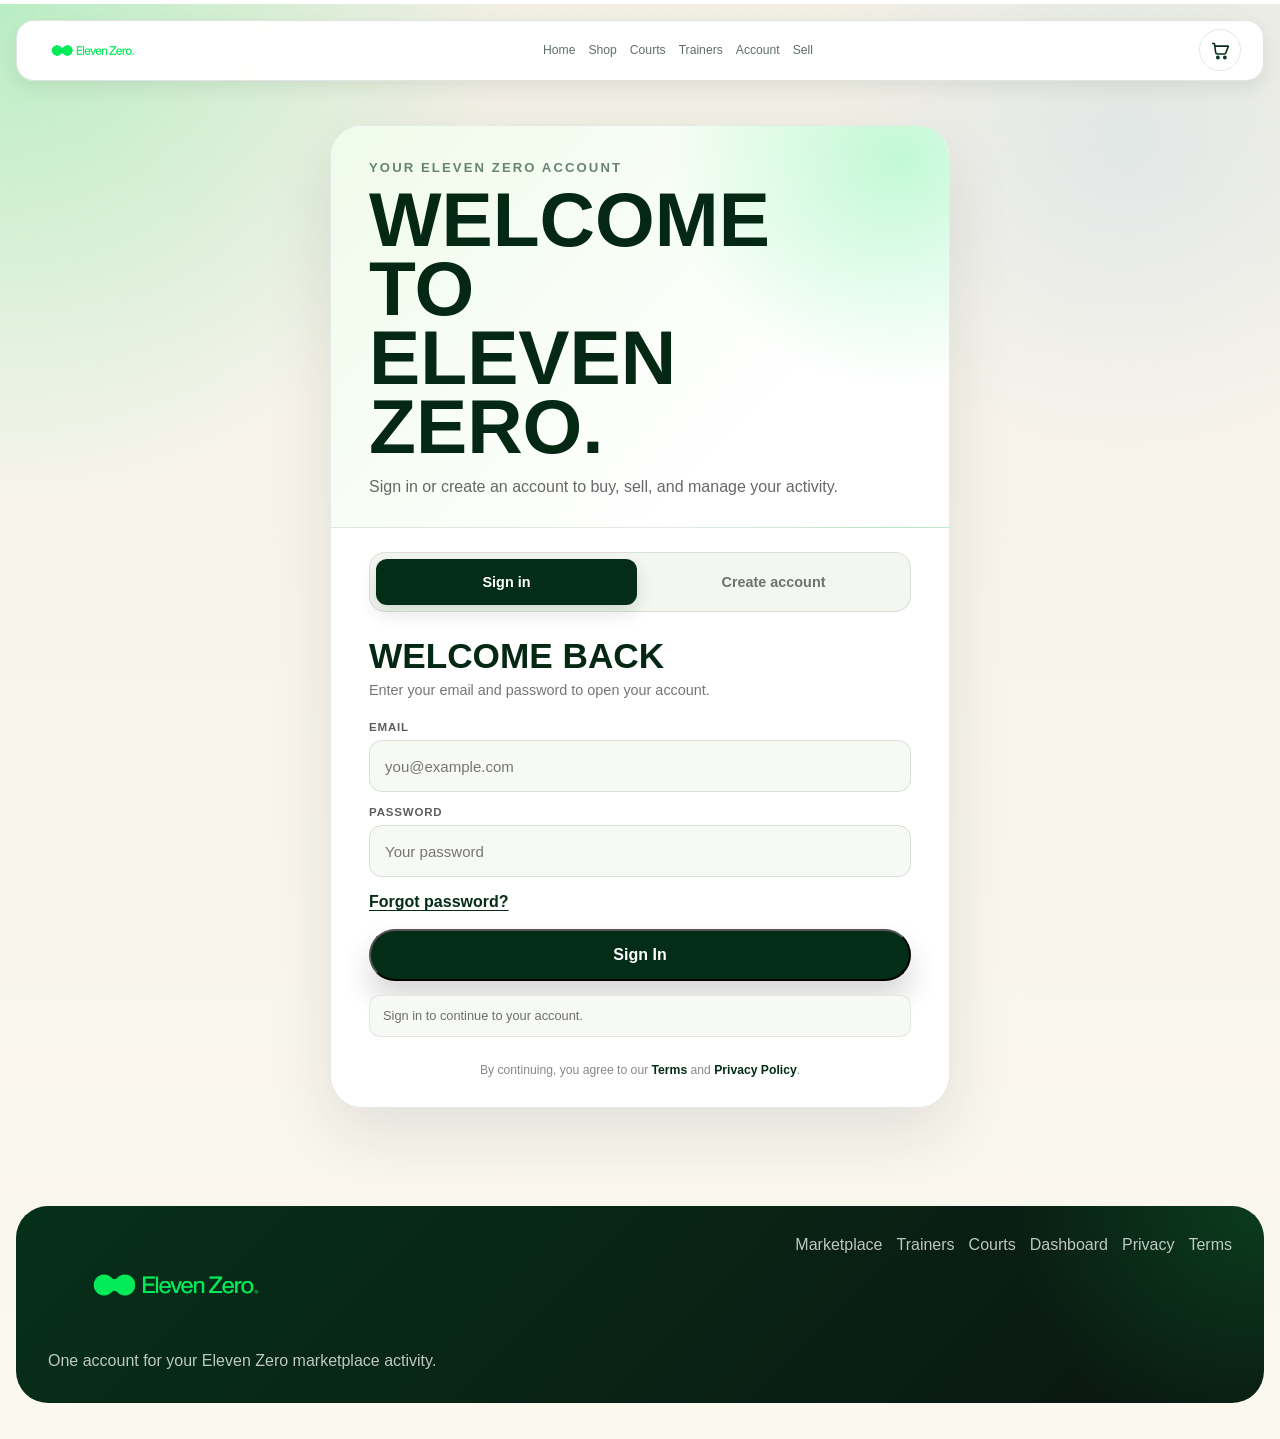
==== eleven-zero-pb-github-upload-20260630/account.html @ 990e90a2 "Refresh moderator certification assets" ====
<!DOCTYPE html>
<html lang="en">
  <head>
    <meta charset="UTF-8" />
    <meta name="viewport" content="width=device-width, initial-scale=1.0" />
    <title>Eleven Zero PB Dashboard</title>
    <meta
      name="description"
      content="Your Eleven Zero PB dashboard for listings, trainer activity, and account stats."
    />
    <link rel="stylesheet" href="./styles.css?v=20260723trainercert1" />
    <link rel="stylesheet" href="./header-tweaks.css?v=20260722audit2" />
  </head>
  <body data-nav="account">
    <div class="page-shell">
      <header class="site-header">
        <a class="brand-mark" href="./index.html" aria-label="Eleven Zero PB home">
          <img
            class="brand-logo brand-logo-header"
            src="./assets/logo-primary.png"
            alt="Eleven Zero"
          />
          <span class="brand-tag" data-account-mode-tag>Account Dashboard</span>
        </a>

        <nav class="site-nav" aria-label="Primary">
          <a href="./index.html">Home</a>
          <a href="./shop.html">Shop</a>
          <a href="./courts.html">Courts</a>
          <a href="./trainers.html">Trainers</a>
          <a href="./account.html">Account</a>
          <a href="./sell.html">Sell</a>
        </nav>

        <div class="nav-auth-slot" data-auth-slot></div>
      </header>

      <main id="top">
        <section class="account-verification-banner" data-email-verification-banner hidden>
          <div>
            <strong>Verify your email</strong>
            <span>Confirm your address to better protect your account activity.</span>
          </div>
          <button class="button button-secondary" type="button" data-resend-verification>
            Resend email
          </button>
          <p aria-live="polite" data-verification-banner-status></p>
        </section>
        <section class="hero-section account-hero" data-account-hero>
          <div class="hero-copy reveal">
            <p class="eyebrow">Your account</p>
            <h1 data-account-name>Welcome to Eleven Zero PB.</h1>
            <p class="hero-text" data-account-copy>
              Sign in to see your listings, trainer profiles, and activity stats.
            </p>

            <div class="account-profile-card" data-account-profile-card>
              <div class="account-profile-avatar" aria-hidden="true">
                <img data-account-avatar alt="" hidden />
                <span data-account-avatar-fallback>EZ</span>
              </div>
              <div class="account-profile-identity">
                <strong data-account-profile-name>Your profile</strong>
                <span data-account-email></span>
              </div>
              <button class="account-settings-button" type="button" data-profile-settings-open>
                <span aria-hidden="true">⚙</span>
                Settings
              </button>
            </div>
            <div class="profile-review-banner" data-profile-review-banner hidden></div>

            <div class="admin-mode-banner is-hidden" data-admin-mode-banner>
              <span class="admin-mode-icon" aria-hidden="true">EZ</span>
              <div>
                <strong>Account Manager</strong>
                <span>11zeropb@gmail.com</span>
              </div>
            </div>

            <div class="hero-actions" data-account-actions>
              <a class="button button-primary" href="./sell.html">Create Listing</a>
              <a class="button button-secondary" href="./trainers.html#join">Join as Trainer</a>
              <a class="button button-secondary" href="#seller-payouts">Set Up Payouts</a>
              <a class="button button-secondary is-hidden" href="#owner-tools" data-owner-anchor>
                Owner tools
              </a>
            </div>

            <div class="hero-actions admin-manager-actions is-hidden" data-admin-quick-actions>
              <a class="button button-primary" href="#admin-activity">Activity</a>
              <a class="button button-secondary" href="#admin-sales">Sales</a>
              <a class="button button-secondary" href="#admin-content">Content</a>
            </div>

            <div class="hero-points" data-account-points>
              <div>
                <strong data-account-stat-listings>0</strong>
                <span>Listings created</span>
              </div>
              <div>
                <strong data-account-stat-trainers>0</strong>
                <span>Trainer profiles</span>
              </div>
              <div>
                <strong data-account-stat-reviews>0</strong>
                <span>Reviews published</span>
              </div>
            </div>
          </div>

        </section>

        <section class="guide-section section-block">
          <div class="guide-panel account-dashboard-panel reveal">
            <div class="dashboard-grid" data-customer-account-section>
              <article class="dashboard-card">
                <p class="eyebrow">Recent listings</p>
                <h3>Your latest paddle submissions</h3>
                <div class="list-stack" data-account-listings></div>
              </article>

              <article class="dashboard-card">
                <p class="eyebrow">Trainer profiles</p>
                <h3>Your coaching presence</h3>
                <div class="list-stack" data-account-trainers></div>
              </article>
            </div>

            <details class="dashboard-card dashboard-card-wide account-sales-details account-purchases-details" open data-customer-account-section>
              <summary>
                <div>
                  <p class="eyebrow">Purchases</p>
                  <h3>Your orders</h3>
                </div>
                <span class="dashboard-pill">Buyer protection</span>
              </summary>
              <p class="dashboard-copy">
                Follow delivery here. Report a problem before seller proceeds are released.
              </p>
              <div class="list-stack" data-account-purchases></div>
            </details>

            <details class="dashboard-card dashboard-card-wide account-sales-details" data-customer-account-section>
              <summary>
                <div>
                  <p class="eyebrow">Sales &amp; shipping</p>
                  <h3>Your sold paddles</h3>
                </div>
                <span class="dashboard-pill">Seller tools</span>
              </summary>
              <p class="dashboard-copy">
                Print the prepaid label and track when proceeds are released to your Stripe balance.
              </p>
              <div class="list-stack" data-account-sales></div>
            </details>

            <article class="dashboard-card dashboard-card-wide" id="seller-payouts" data-customer-account-section>
              <div class="dashboard-card-head">
                <div>
                  <p class="eyebrow">Seller payouts</p>
                  <h3>Stripe seller onboarding and payout readiness</h3>
                </div>

                <span class="dashboard-pill" data-seller-pill>Not started</span>
              </div>

              <p class="dashboard-copy" data-seller-summary>
                Connect Stripe so sellers can be ready for marketplace payouts and platform fees.
              </p>

              <div class="seller-progress-grid" data-seller-progress></div>

              <div class="hero-actions account-seller-actions">
                <button class="button button-dark" type="button" data-seller-connect-button>
                  Start Stripe onboarding
                </button>
                <button class="button button-secondary" type="button" data-seller-refresh-button>
                  Refresh payout status
                </button>
              </div>

              <div class="seller-status dashboard-status" aria-live="polite" data-seller-connect-status>
                Seller payouts are not connected yet.
              </div>
            </article>

            <article class="dashboard-card dashboard-card-wide owner-help-card" data-customer-account-section>
              <div class="dashboard-card-head">
                <div>
                  <p class="eyebrow">Moderator access</p>
                  <h3>Owner tools live inside this dashboard</h3>
                </div>

                <span class="dashboard-pill">Support email</span>
              </div>

              <p class="dashboard-copy" data-owner-help-copy>
                If you sign in with <strong data-support-email>11zeropb@gmail.com</strong>, this dashboard unlocks the live moderator panel for listings, courts, trainers, and reviews.
              </p>
            </article>

            <div class="seller-status dashboard-status" aria-live="polite" data-account-status data-customer-account-section>
              Sign in to load your dashboard.
            </div>

            <section class="admin-panel admin-manager-panel is-hidden" id="owner-tools" data-admin-panel>
              <div class="dashboard-card dashboard-card-wide admin-manager-overview">
                <div class="dashboard-card-head">
                  <div>
                    <p class="eyebrow">Account Manager</p>
                    <h3>Your business at a glance</h3>
                  </div>

                  <span class="dashboard-pill" data-admin-pill>Owner only</span>
                </div>

                <p class="dashboard-copy" data-admin-summary>
                  Review activity, sales, and content from one place.
                </p>

                <div class="admin-stats-grid" data-admin-stats></div>

                <div class="seller-status dashboard-status" aria-live="polite" data-admin-status>
                  Owner tools will appear here after the moderator account is detected.
                </div>
              </div>

              <div class="admin-commerce-grid">
                <article class="dashboard-card admin-notifications-card" id="admin-activity">
                  <div class="admin-commerce-head">
                    <div>
                      <p class="eyebrow">Activity</p>
                      <h3>What needs your attention</h3>
                    </div>
                    <span class="admin-live-badge"><span></span> Live</span>
                  </div>
                  <p class="dashboard-copy">
                    New listings and purchases appear here.
                  </p>
                  <div class="admin-notification-list" data-admin-commerce-notifications></div>
                </article>

                <article class="dashboard-card admin-analytics-card" id="admin-sales">
                  <div class="admin-commerce-head admin-analytics-head">
                    <div>
                      <p class="eyebrow">Sales analytics</p>
                      <h3>Buyer activity</h3>
                    </div>
                    <div class="admin-period-switcher" aria-label="Sales chart period">
                      <button class="is-active" type="button" data-admin-sales-period="day">Day</button>
                      <button type="button" data-admin-sales-period="month">Month</button>
                      <button type="button" data-admin-sales-period="quarter">Quarter</button>
                      <button type="button" data-admin-sales-period="year">Year</button>
                    </div>
                  </div>

                  <div class="admin-sales-summary" data-admin-sales-summary></div>
                  <div class="admin-sales-chart-wrap">
                    <div
                      class="admin-sales-chart"
                      role="img"
                      aria-label="Unique buyers over time"
                      data-admin-sales-chart
                    ></div>
                  </div>
                  <p class="admin-chart-note" data-admin-chart-note>
                    Each bar shows unique buyers per day for the last 14 days.
                  </p>
                </article>
              </div>

              <div class="admin-grid" id="admin-content">
                <details class="dashboard-card admin-manager-section" open>
                  <summary>
                    <div>
                      <p class="eyebrow">Members</p>
                      <h3>Profile reviews</h3>
                    </div>
                    <span>Approve &amp; protect</span>
                  </summary>
                  <div class="admin-record-list" data-admin-profiles></div>
                </details>

                <details class="dashboard-card admin-manager-section" open>
                  <summary>
                    <div>
                      <p class="eyebrow">Marketplace</p>
                      <h3>Paddle listings</h3>
                    </div>
                    <span>Review &amp; manage</span>
                  </summary>
                  <div class="admin-record-list" data-admin-listings></div>
                </details>

                <details class="dashboard-card admin-manager-section">
                  <summary>
                    <div>
                      <p class="eyebrow">Directory</p>
                      <h3>Courts</h3>
                    </div>
                    <span>Review &amp; manage</span>
                  </summary>
                  <div class="admin-record-list" data-admin-courts></div>
                </details>

                <details class="dashboard-card admin-manager-section">
                  <summary>
                    <div>
                      <p class="eyebrow">Directory</p>
                      <h3>Trainers</h3>
                    </div>
                    <span>Review &amp; manage</span>
                  </summary>
                  <div class="admin-record-list" data-admin-trainers></div>
                </details>

                <details class="dashboard-card admin-manager-section">
                  <summary>
                    <div>
                      <p class="eyebrow">Community</p>
                      <h3>Reviews &amp; reports</h3>
                    </div>
                    <span>Moderate</span>
                  </summary>
                  <div class="admin-review-columns">
                    <div>
                      <strong class="admin-review-title">Trainer reviews</strong>
                      <div class="admin-record-list" data-admin-trainer-reviews></div>
                    </div>
                    <div>
                      <strong class="admin-review-title">Court reports</strong>
                      <div class="admin-record-list" data-admin-court-reports></div>
                    </div>
                  </div>
                </details>
              </div>
            </section>
          </div>
        </section>
      </main>

      <footer class="site-footer">
        <div class="footer-brand-block">
          <img
            class="brand-logo brand-logo-footer"
            src="./assets/logo-primary.png"
            alt="Eleven Zero"
          />
          <p class="footer-copy">
            Your Eleven Zero PB dashboard is the control center for the live
            marketplace foundation.
          </p>
        </div>

        <div class="footer-links">
          <a href="./index.html">Marketplace</a>
          <a href="./trainers.html">Trainers</a>
          <a href="./courts.html">Courts</a>
          <a href="./auth.html">Sign in</a>
          <a href="./privacy.html">Privacy</a>
          <a href="./terms.html">Terms</a>
        </div>
      </footer>
    </div>

    <dialog class="profile-settings-dialog" data-profile-dialog aria-labelledby="profile-settings-title">
      <form class="profile-settings-form" data-profile-form>
        <div class="profile-settings-head">
          <div>
            <p class="eyebrow">Account settings</p>
            <h2 id="profile-settings-title">Edit your profile</h2>
          </div>
          <button class="profile-settings-close" type="button" data-profile-settings-close aria-label="Close settings">
            ×
          </button>
        </div>

        <div class="profile-photo-editor">
          <div class="profile-photo-preview" aria-hidden="true">
            <img data-profile-preview-image alt="" hidden />
            <span data-profile-preview-fallback>EZ</span>
          </div>
          <div class="profile-photo-actions">
            <strong>Profile photo</strong>
            <span>JPG, PNG, WebP, or iPhone photo</span>
            <div>
              <label class="button button-secondary profile-photo-upload">
                Choose photo
                <input
                  class="profile-image-input"
                  type="file"
                  accept="image/*,.heic,.heif"
                  data-profile-image-input
                />
              </label>
              <button class="profile-photo-remove" type="button" data-profile-image-remove>
                Remove
              </button>
            </div>
          </div>
        </div>

        <label class="profile-settings-field">
          <span>Display name</span>
          <input type="text" maxlength="60" autocomplete="name" required data-profile-name-input />
        </label>

        <div class="profile-settings-field profile-settings-email">
          <span>Email</span>
          <strong data-profile-email></strong>
          <small>Your sign-in email cannot be changed here.</small>
        </div>

        <p class="profile-settings-status" aria-live="polite" data-profile-status></p>

        <div class="profile-settings-actions">
          <button class="button button-secondary" type="button" data-profile-settings-cancel>
            Cancel
          </button>
          <button class="button button-primary" type="submit" data-profile-save>
            Save changes
          </button>
        </div>
      </form>
    </dialog>

    <script src="./app.js?v=20260722audit1"></script>
    <script src="./account.js?v=20260723trainercert1"></script>
    <script src="./header-tweaks.js?v=20260722audit1"></script>
  </body>
</html>
---- eleven-zero-pb-github-upload-20260630/styles.css ----
:root {
  --bg: #f6f2e8;
  --paper: rgba(255, 255, 255, 0.78);
  --paper-strong: rgba(255, 255, 255, 0.94);
  --ink: #042814;
  --muted: #5d6f64;
  --line: rgba(4, 40, 20, 0.1);
  --acid: #08e95a;
  --acid-deep: #04c64d;
  --forest: #032d17;
  --charcoal: #08140d;
  --sky: #79b8e8;
  --lilac: #dda6ec;
  --sun: #f7f150;
  --orange: #ff620f;
  --cream: #fbf8f0;
  --shadow: 0 26px 60px rgba(3, 26, 14, 0.14);
  --radius-xl: 36px;
  --radius-lg: 24px;
  --radius-md: 18px;
  --display: Impact, Haettenschweiler, "Arial Narrow Bold", sans-serif;
  --body: "Avenir Next", "Trebuchet MS", "Segoe UI", sans-serif;
}

/* Launch polish: trust cues and consistent keyboard focus. */
.listing-seller-trust {
  display: grid;
  grid-template-columns: repeat(2, minmax(0, 1fr));
  gap: 10px;
  margin-top: 18px;
}

.listing-seller-trust > div {
  display: grid;
  gap: 5px;
  padding: 15px;
  border: 1px solid rgba(3, 45, 23, 0.1);
  border-radius: 18px;
  background: rgba(0, 230, 92, 0.055);
}

.listing-seller-trust span,
.listing-seller-trust small {
  color: rgba(3, 45, 23, 0.62);
  font-size: 0.74rem;
}

.listing-seller-trust strong {
  color: var(--forest);
  font-size: 0.9rem;
  line-height: 1.35;
}

:where(a, button, input, select, textarea):focus-visible {
  outline: 3px solid rgba(0, 230, 92, 0.48);
  outline-offset: 3px;
}

@media (max-width: 620px) {
  .listing-seller-trust {
    grid-template-columns: 1fr;
  }
}

@media (prefers-reduced-motion: reduce) {
  *,
  *::before,
  *::after {
    scroll-behavior: auto !important;
    animation-duration: 0.01ms !important;
    animation-iteration-count: 1 !important;
    transition-duration: 0.01ms !important;
  }
}

/* Managed marketplace shipping */
.seller-managed-shipping {
  display: grid;
  gap: 18px;
  padding: 22px;
  border: 1px solid rgba(3, 45, 23, 0.12);
  border-radius: 24px;
  background: rgba(3, 45, 23, 0.045);
}

.seller-managed-shipping-copy {
  display: flex;
  align-items: flex-start;
  gap: 13px;
}

.seller-managed-shipping-copy strong {
  display: block;
  color: var(--ink);
  font-size: 1rem;
}

.seller-managed-shipping-copy p,
.seller-managed-shipping-note,
.seller-managed-shipping small {
  color: var(--muted);
}

.seller-managed-shipping-copy p,
.seller-managed-shipping-note {
  margin: 5px 0 0;
  line-height: 1.55;
}

.seller-managed-shipping-icon {
  display: grid;
  width: 36px;
  height: 36px;
  flex: 0 0 36px;
  place-items: center;
  border-radius: 50%;
  color: #00331b;
  background: #00ed64;
  font-weight: 900;
}

.seller-managed-shipping small {
  display: block;
  margin-top: 6px;
  font-size: 0.76rem;
  font-weight: 500;
  line-height: 1.4;
}

.seller-managed-shipping-note {
  padding-top: 14px;
  border-top: 1px solid rgba(3, 45, 23, 0.1);
  font-size: 0.86rem;
}

.seller-payout-gate {
  display: grid;
  grid-template-columns: auto minmax(0, 1fr) auto;
  align-items: center;
  gap: 16px;
  padding: 18px 20px;
  border: 1px solid rgba(154, 119, 0, 0.24);
  border-radius: 22px;
  background: #fff8d6;
  color: var(--ink);
}

.seller-payout-gate.is-hidden {
  display: none;
}

.seller-payout-gate-icon {
  display: grid;
  width: 42px;
  height: 42px;
  place-items: center;
  border-radius: 50%;
  background: var(--sun);
  color: var(--ink);
  font-weight: 900;
}

.seller-payout-gate strong,
.seller-payout-gate p {
  display: block;
}

.seller-payout-gate p {
  margin: 4px 0 0;
  color: rgba(18, 18, 18, 0.68);
  line-height: 1.5;
}

.seller-payout-gate .button {
  white-space: nowrap;
}

.account-sales-details summary {
  display: flex;
  align-items: center;
  justify-content: space-between;
  gap: 16px;
  cursor: pointer;
  list-style: none;
}

.account-sales-details summary::-webkit-details-marker {
  display: none;
}

.account-sales-details summary::after {
  content: "+";
  display: grid;
  width: 34px;
  height: 34px;
  flex: 0 0 34px;
  place-items: center;
  border-radius: 50%;
  color: white;
  background: var(--ink);
  font-size: 1.25rem;
}

.account-sales-details[open] summary::after {
  content: "−";
}

.account-sales-details .list-stack {
  margin-top: 20px;
}

.seller-sale-actions {
  display: flex;
  flex-wrap: wrap;
  gap: 10px;
  margin-top: 4px;
}

.seller-sale-actions a,
.seller-sale-retry {
  color: var(--ink);
  font-weight: 800;
  text-decoration: underline;
  text-underline-offset: 3px;
}

.seller-sale-retry {
  padding: 0;
  border: 0;
  background: transparent;
  cursor: pointer;
  font: inherit;
}

.seller-sale-retry:disabled {
  cursor: wait;
  opacity: 0.58;
}

.seller-sale-error {
  max-width: 62ch;
  color: #8b2f1f !important;
  font-weight: 650;
}

@media (max-width: 640px) {
  .seller-managed-shipping {
    padding: 18px;
    border-radius: 20px;
  }

  .seller-payout-gate {
    grid-template-columns: auto minmax(0, 1fr);
    padding: 16px;
  }

  .seller-payout-gate .button {
    grid-column: 1 / -1;
    width: 100%;
  }
}

/* Simplified trainers directory */
.trainers-page .trainer-simple-main {
  display: grid;
  gap: 18px;
  margin-top: 30px;
}

.trainers-page .trainer-simple-hero {
  display: grid;
  grid-template-columns: minmax(0, 0.78fr) minmax(0, 1.22fr);
  gap: 18px;
}

.trainers-page .trainer-simple-intro,
.trainers-page .trainer-simple-search-card,
.trainers-page .trainer-simple-directory,
.trainers-page .trainer-simple-accordion {
  border: 1px solid rgba(3, 45, 23, 0.08);
  border-radius: 34px;
  box-shadow: 0 22px 54px rgba(3, 26, 14, 0.08);
}

.trainers-page .trainer-simple-intro {
  display: flex;
  min-height: 420px;
  padding: 48px;
  flex-direction: column;
  justify-content: center;
  background:
    radial-gradient(circle at 90% 10%, rgba(8, 233, 90, 0.2), transparent 26%),
    linear-gradient(145deg, #06351d, #031d10);
  color: #fff;
}

.trainers-page .trainer-simple-intro .eyebrow {
  color: var(--acid);
}

.trainers-page .trainer-simple-intro h1 {
  max-width: 8ch;
  margin: 18px 0 0;
  font-family: var(--display);
  font-size: clamp(4rem, 6vw, 6.5rem);
  line-height: 0.86;
  letter-spacing: -0.035em;
  text-transform: uppercase;
}

.trainers-page .trainer-simple-intro > p:not(.eyebrow) {
  max-width: 35rem;
  margin: 24px 0 0;
  color: rgba(255, 255, 255, 0.76);
  font-size: 1.04rem;
  line-height: 1.65;
}

.trainers-page .trainer-simple-actions {
  display: flex;
  flex-wrap: wrap;
  gap: 12px;
  margin-top: 28px;
}

.trainers-page .trainer-simple-intro .button-secondary {
  border-color: rgba(255, 255, 255, 0.24);
  background: rgba(255, 255, 255, 0.08);
  color: #fff;
}

.trainers-page .trainer-simple-search-card {
  display: flex;
  padding: 38px;
  flex-direction: column;
  justify-content: center;
  background: rgba(255, 255, 255, 0.92);
}

.trainers-page .trainer-simple-search-heading {
  margin-bottom: 28px;
}

.trainers-page .trainer-simple-search-heading h2 {
  max-width: 10ch;
  margin: 12px 0 0;
  color: var(--forest);
  font-family: var(--display);
  font-size: clamp(3rem, 4.7vw, 4.8rem);
  line-height: 0.9;
  text-transform: uppercase;
}

.trainers-page .trainer-simple-search-heading > p:last-child {
  max-width: 31rem;
  margin: 16px 0 0;
  color: rgba(18, 18, 18, 0.62);
  line-height: 1.55;
}

.trainers-page .trainer-simple-search {
  grid-template-columns: minmax(220px, 1fr) 150px 170px;
  gap: 12px;
}

.trainers-page .trainer-simple-search .finder-submit {
  grid-column: 1 / -1;
  width: 100%;
}

.trainers-page .trainer-simple-search-card .finder-status {
  margin-top: 16px;
  padding: 14px 16px;
  border-radius: 16px;
  background: rgba(3, 45, 23, 0.05);
  color: rgba(18, 18, 18, 0.68);
  font-size: 0.9rem;
}

.trainers-page .trainer-simple-stats {
  display: grid;
  grid-column: 1 / -1;
  grid-template-columns: repeat(4, minmax(0, 1fr));
  overflow: hidden;
  border: 1px solid rgba(3, 45, 23, 0.08);
  border-radius: 28px;
  background: rgba(255, 255, 255, 0.82);
}

.trainers-page .trainer-simple-stats article {
  display: grid;
  gap: 5px;
  min-height: 108px;
  padding: 22px 26px;
  align-content: center;
}

.trainers-page .trainer-simple-stats article + article {
  border-left: 1px solid rgba(3, 45, 23, 0.08);
}

.trainers-page .trainer-simple-stats strong {
  color: var(--forest);
  font-family: var(--display);
  font-size: 2.25rem;
  line-height: 1;
}

.trainers-page .trainer-simple-stats span {
  color: rgba(18, 18, 18, 0.6);
  font-size: 0.8rem;
  font-weight: 700;
  letter-spacing: 0.06em;
  text-transform: uppercase;
}

.trainers-page .trainer-simple-directory {
  padding: 38px;
  background: rgba(255, 255, 255, 0.86);
}

.trainers-page .trainer-simple-results-head {
  display: flex;
  justify-content: space-between;
  gap: 28px;
  align-items: end;
}

.trainers-page .trainer-simple-results-head h2 {
  margin: 10px 0 0;
  font-family: var(--display);
  font-size: clamp(3rem, 5vw, 5rem);
  line-height: 0.9;
  text-transform: uppercase;
}

.trainers-page .trainer-simple-results-head > p {
  max-width: 31rem;
  margin: 0;
  color: rgba(18, 18, 18, 0.64);
  line-height: 1.6;
}

.trainers-page .trainer-simple-grid {
  display: grid;
  grid-template-columns: repeat(3, minmax(0, 1fr));
  gap: 16px;
  margin-top: 30px;
}

.trainers-page .trainer-simple-load-more {
  display: flex;
  justify-content: center;
  margin-top: 24px;
}

.trainers-page .trainer-simple-load-more [hidden] {
  display: none;
}

.trainers-page .trainer-simple-card {
  display: flex;
  min-width: 0;
  min-height: 430px;
  padding: 24px;
  flex-direction: column;
  border: 1px solid rgba(3, 45, 23, 0.1);
  border-radius: 26px;
  background: #fff;
  box-shadow: 0 14px 32px rgba(3, 26, 14, 0.06);
}

.trainers-page .trainer-simple-card-head {
  display: grid;
  grid-template-columns: auto minmax(0, 1fr) auto;
  gap: 14px;
  align-items: center;
}

.trainers-page .trainer-simple-card .trainer-avatar {
  min-width: 56px;
  min-height: 56px;
  border-radius: 18px;
}

.trainers-page .trainer-simple-card .trainer-heading h3 {
  margin: 0;
  color: var(--forest);
  font-family: var(--display);
  font-size: 1.85rem;
  line-height: 0.95;
  text-transform: uppercase;
}

.trainers-page .trainer-simple-card .trainer-heading p {
  margin: 7px 0 0;
  color: rgba(18, 18, 18, 0.62);
  font-size: 0.9rem;
}

.trainers-page .trainer-simple-card .trainer-rate {
  min-height: 36px;
  padding: 0 11px;
  font-size: 0.82rem;
  white-space: nowrap;
}

.trainers-page .trainer-simple-trust,
.trainers-page .trainer-simple-tags,
.trainers-page .trainer-simple-card-foot {
  display: flex;
  flex-wrap: wrap;
  gap: 9px;
}

.trainers-page .trainer-simple-trust {
  margin-top: 22px;
}

.trainers-page .trainer-simple-trust .trainer-rating-pill,
.trainers-page .trainer-simple-trust .trainer-tenure-pill {
  min-height: 36px;
  padding: 0 11px;
  font-size: 0.78rem;
}

.trainers-page .trainer-simple-tags {
  margin-top: 14px;
}

.trainers-page .trainer-simple-tags span {
  padding: 7px 10px;
  border-radius: 999px;
  background: rgba(3, 45, 23, 0.055);
  color: rgba(3, 45, 23, 0.78);
  font-size: 0.72rem;
  font-weight: 750;
}

.trainers-page .trainer-simple-bio {
  display: -webkit-box;
  overflow: hidden;
  margin: 20px 0 0;
  color: rgba(18, 18, 18, 0.7);
  line-height: 1.6;
  -webkit-box-orient: vertical;
  -webkit-line-clamp: 3;
}

.trainers-page .trainer-simple-card-foot {
  justify-content: space-between;
  gap: 16px;
  margin-top: auto;
  padding-top: 22px;
  align-items: end;
}

.trainers-page .trainer-simple-card-foot > div {
  display: grid;
  gap: 5px;
  min-width: 0;
}

.trainers-page .trainer-simple-card-foot strong,
.trainers-page .trainer-simple-card-foot span {
  overflow: hidden;
  text-overflow: ellipsis;
  white-space: nowrap;
}

.trainers-page .trainer-simple-card-foot strong {
  color: var(--forest);
  font-size: 0.88rem;
}

.trainers-page .trainer-simple-card-foot span {
  color: rgba(18, 18, 18, 0.58);
  font-size: 0.78rem;
}

.trainers-page .trainer-simple-card-foot .button {
  min-height: 42px;
  padding: 0 16px;
  white-space: nowrap;
}

.trainers-page .trainer-simple-secondary {
  display: grid;
  gap: 12px;
}

.trainers-page .trainer-simple-accordion {
  overflow: hidden;
  background: rgba(255, 255, 255, 0.86);
}

.trainers-page .trainer-simple-accordion summary {
  display: flex;
  min-height: 112px;
  padding: 26px 32px;
  justify-content: space-between;
  gap: 20px;
  align-items: center;
  cursor: pointer;
  list-style: none;
}

.trainers-page .trainer-simple-accordion summary::-webkit-details-marker {
  display: none;
}

.trainers-page .trainer-simple-accordion summary span {
  display: grid;
  gap: 7px;
}

.trainers-page .trainer-simple-accordion summary small {
  color: rgba(18, 18, 18, 0.58);
  font-size: 0.75rem;
  font-weight: 800;
  letter-spacing: 0.1em;
  text-transform: uppercase;
}

.trainers-page .trainer-simple-accordion summary strong {
  color: var(--forest);
  font-size: 1.18rem;
}

.trainers-page .trainer-simple-accordion summary b {
  display: inline-flex;
  width: 42px;
  height: 42px;
  align-items: center;
  justify-content: center;
  border-radius: 50%;
  background: var(--forest);
  color: #fff;
  font-size: 1.5rem;
  transition: transform 160ms ease;
}

.trainers-page .trainer-simple-accordion[open] summary b {
  transform: rotate(45deg);
}

.trainers-page .trainer-simple-accordion-body {
  margin-top: 0;
  padding: 30px 32px 32px;
  border-top: 1px solid rgba(3, 45, 23, 0.08);
}

.trainers-page .trainer-simple-join-body {
  display: grid;
  grid-template-columns: minmax(260px, 0.72fr) minmax(0, 1.28fr);
  gap: 32px;
}

.trainers-page .trainer-simple-join-copy h2 {
  margin: 14px 0 0;
  font-family: var(--display);
  font-size: clamp(2.8rem, 4vw, 4.2rem);
  line-height: 0.9;
  text-transform: uppercase;
}

.trainers-page .trainer-simple-join-copy > p:last-child {
  max-width: 32rem;
  margin: 18px 0 0;
  color: rgba(18, 18, 18, 0.68);
  line-height: 1.65;
}

.trainers-page .trainer-simple-accordion .seller-form {
  border: 1px solid rgba(3, 45, 23, 0.08);
  background: rgba(247, 250, 247, 0.86);
}

@media (max-width: 1100px) {
  .trainers-page .trainer-simple-hero {
    grid-template-columns: 1fr;
  }

  .trainers-page .trainer-simple-intro {
    min-height: 360px;
  }

  .trainers-page .trainer-simple-intro h1 {
    max-width: 10ch;
  }

  .trainers-page .trainer-simple-grid {
    grid-template-columns: repeat(2, minmax(0, 1fr));
  }
}

@media (max-width: 760px) {
  .trainers-page .trainer-simple-main {
    gap: 12px;
    margin-top: 14px;
  }

  .trainers-page .trainer-simple-intro,
  .trainers-page .trainer-simple-search-card,
  .trainers-page .trainer-simple-directory,
  .trainers-page .trainer-simple-accordion {
    border-radius: 26px;
  }

  .trainers-page .trainer-simple-intro,
  .trainers-page .trainer-simple-search-card,
  .trainers-page .trainer-simple-directory {
    padding: 26px 22px;
  }

  .trainers-page .trainer-simple-intro {
    min-height: 390px;
  }

  .trainers-page .trainer-simple-intro h1 {
    font-size: clamp(3.4rem, 17vw, 5rem);
  }

  .trainers-page .trainer-simple-actions,
  .trainers-page .trainer-simple-actions .button {
    width: 100%;
  }

  .trainers-page .trainer-simple-search {
    grid-template-columns: 1fr;
  }

  .trainers-page .trainer-simple-search .finder-submit {
    grid-column: auto;
  }

  .trainers-page .trainer-simple-stats {
    grid-template-columns: repeat(2, minmax(0, 1fr));
    border-radius: 24px;
  }

  .trainers-page .trainer-simple-stats article {
    min-height: 96px;
    padding: 18px;
  }

  .trainers-page .trainer-simple-stats article + article {
    border-left: 0;
  }

  .trainers-page .trainer-simple-stats article:nth-child(even) {
    border-left: 1px solid rgba(3, 45, 23, 0.08);
  }

  .trainers-page .trainer-simple-stats article:nth-child(n + 3) {
    border-top: 1px solid rgba(3, 45, 23, 0.08);
  }

  .trainers-page .trainer-simple-results-head {
    display: grid;
    gap: 14px;
    align-items: start;
  }

  .trainers-page .trainer-simple-results-head h2 {
    font-size: clamp(2.8rem, 14vw, 4.1rem);
  }

  .trainers-page .trainer-simple-grid {
    grid-template-columns: 1fr;
    margin-top: 22px;
  }

  .trainers-page .trainer-simple-card {
    min-height: 410px;
  }

  .trainers-page .trainer-simple-card-head {
    grid-template-columns: auto minmax(0, 1fr);
  }

  .trainers-page .trainer-simple-card .trainer-rate {
    grid-column: 2;
    width: fit-content;
  }

  .trainers-page .trainer-simple-card-foot {
    display: grid;
    align-items: stretch;
  }

  .trainers-page .trainer-simple-card-foot .button {
    width: 100%;
  }

  .trainers-page .trainer-simple-accordion summary {
    min-height: 96px;
    padding: 22px;
  }

  .trainers-page .trainer-simple-accordion summary strong {
    font-size: 1rem;
  }

  .trainers-page .trainer-simple-accordion-body {
    padding: 22px;
  }

  .trainers-page .trainer-review-layout,
  .trainers-page .trainer-simple-join-body {
    grid-template-columns: 1fr;
  }
}

/* SELL PAGE — SIMPLE LISTING FLOW */
.sell-simple-page .seller-simple-section {
  width: min(100%, 1120px);
  margin: 30px auto 64px;
}

.sell-simple-page .seller-card-simple {
  display: block;
  padding: 0;
  overflow: hidden;
  border: 1px solid rgba(3, 45, 23, 0.1);
  border-radius: 32px;
  background: #ffffff;
  color: var(--ink);
  box-shadow: 0 24px 60px rgba(2, 30, 16, 0.08);
}

.sell-simple-page .seller-simple-heading {
  display: flex;
  align-items: end;
  justify-content: space-between;
  gap: 24px;
  padding: 32px 34px 28px;
  background:
    radial-gradient(circle at 92% 18%, rgba(8, 233, 90, 0.22), transparent 30%),
    linear-gradient(135deg, #effbea, #ffffff 72%);
  border-bottom: 1px solid rgba(3, 45, 23, 0.08);
}

.sell-simple-page .seller-simple-heading .eyebrow {
  margin-bottom: 9px;
  color: rgba(3, 45, 23, 0.58);
}

.sell-simple-page .seller-simple-heading h1 {
  max-width: none;
  color: var(--ink);
  font-size: clamp(3.25rem, 6vw, 5.6rem);
  line-height: 0.88;
}

.sell-simple-page .seller-simple-heading p:not(.eyebrow) {
  max-width: 38rem;
  margin-top: 14px;
  color: rgba(18, 18, 18, 0.68);
  font-size: 1.02rem;
}

.sell-simple-page .seller-review-badge {
  display: flex;
  align-items: center;
  flex: 0 0 auto;
  gap: 10px;
  min-height: 46px;
  padding: 0 16px 0 10px;
  border: 1px solid rgba(3, 45, 23, 0.1);
  border-radius: 999px;
  background: rgba(255, 255, 255, 0.78);
  color: var(--ink);
  font-size: 0.78rem;
}

.sell-simple-page .seller-review-badge span {
  display: grid;
  place-items: center;
  width: 28px;
  height: 28px;
  border-radius: 50%;
  background: var(--acid);
  color: var(--ink);
  font-weight: 900;
}

.sell-simple-page .seller-form-simple {
  grid-template-columns: repeat(2, minmax(0, 1fr));
  gap: 0;
  padding: 0;
  border: 0;
  border-radius: 0;
  background: #ffffff;
}

.sell-simple-page .seller-simple-panel {
  align-content: start;
  gap: 18px;
  padding: 30px 34px 32px;
  border: 0;
  border-radius: 0;
  background: #ffffff;
}

.sell-simple-page .seller-simple-panel + .seller-simple-panel {
  border-left: 1px solid rgba(3, 45, 23, 0.09);
}

.sell-simple-page .seller-form-block-head {
  gap: 4px;
}

.sell-simple-page .seller-form-block-head h2 {
  margin: 0;
  color: var(--ink);
  font-family: var(--display);
  font-size: 2rem;
  letter-spacing: 0;
  line-height: 1;
  text-transform: uppercase;
}

.sell-simple-page .seller-form-help {
  color: rgba(18, 18, 18, 0.58);
  font-size: 0.84rem;
  line-height: 1.4;
}

.sell-simple-page .seller-basics-grid,
.sell-simple-page .seller-shipping-compact-grid {
  gap: 12px;
}

.sell-simple-page .seller-form label {
  gap: 7px;
  color: rgba(18, 18, 18, 0.7);
  font-family: var(--body);
  font-size: 0.72rem;
  letter-spacing: 0.07em;
}

.sell-simple-page .seller-form input,
.sell-simple-page .seller-form select,
.sell-simple-page .seller-form textarea {
  min-height: 48px;
  padding: 0 14px;
  border: 1px solid rgba(3, 45, 23, 0.12);
  border-radius: 12px;
  background: #f7f9f5;
  box-shadow: none;
}

.sell-simple-page .seller-form textarea {
  min-height: 84px;
  padding: 13px 14px;
}

.sell-simple-page .seller-form select:disabled {
  cursor: not-allowed;
  color: rgba(18, 18, 18, 0.45);
  background: #eef1ec;
}

.sell-simple-page .seller-catalog-help {
  margin: -2px 0 2px;
  color: rgba(18, 18, 18, 0.58);
  font-size: 0.78rem;
  line-height: 1.45;
}

.sell-simple-page .seller-catalog-help a {
  color: var(--ink);
  font-weight: 800;
  text-decoration: underline;
  text-underline-offset: 3px;
}

.sell-simple-page .seller-form input:focus,
.sell-simple-page .seller-form select:focus,
.sell-simple-page .seller-form textarea:focus {
  outline: 3px solid rgba(8, 233, 90, 0.18);
  border-color: rgba(3, 45, 23, 0.42);
}

.sell-simple-page .seller-extra-details {
  overflow: hidden;
  border: 1px solid rgba(3, 45, 23, 0.1);
  border-radius: 13px;
  background: #ffffff;
}

.sell-simple-page .seller-extra-details summary {
  display: flex;
  align-items: center;
  justify-content: space-between;
  min-height: 48px;
  padding: 0 14px;
  color: rgba(18, 18, 18, 0.74);
  cursor: pointer;
  font-size: 0.8rem;
  font-weight: 800;
  list-style: none;
}

.sell-simple-page .seller-extra-details summary::-webkit-details-marker {
  display: none;
}

.sell-simple-page .seller-extra-details summary::after {
  content: "+";
  color: var(--ink);
  font-size: 1.25rem;
}

.sell-simple-page .seller-extra-details[open] summary::after {
  content: "−";
}

.sell-simple-page .seller-extra-details summary span {
  margin-left: auto;
  margin-right: 12px;
  color: rgba(18, 18, 18, 0.42);
  font-size: 0.66rem;
  letter-spacing: 0.07em;
  text-transform: uppercase;
}

.sell-simple-page .seller-extra-details > label {
  padding: 2px 14px 14px;
}

.sell-simple-page .seller-field-meta {
  margin-top: 2px;
  color: rgba(18, 18, 18, 0.54);
  font-size: 0.74rem;
}

.sell-simple-page .seller-file-dropzone {
  display: grid;
  grid-template-columns: auto minmax(0, 1fr) auto;
  align-items: center;
  gap: 14px;
  min-height: 96px;
  padding: 16px;
  border: 2px dashed rgba(3, 45, 23, 0.28);
  border-radius: 18px;
  background: #f3fced;
  color: var(--ink);
  text-align: left;
}

.sell-simple-page .seller-file-dropzone:hover,
.sell-simple-page .seller-file-dropzone:focus-within,
.sell-simple-page .seller-file-dropzone.is-dragging {
  border-color: rgba(3, 45, 23, 0.54);
  background: #e5f9df;
}

.sell-simple-page .seller-file-dropzone strong {
  font-size: 1.05rem;
}

.sell-simple-page .seller-file-dropzone span:not(.seller-file-kicker) {
  color: rgba(18, 18, 18, 0.58);
}

.sell-simple-page .seller-native-file-input {
  position: absolute;
  width: 1px;
  height: 1px;
  padding: 0;
  margin: -1px;
  overflow: hidden;
  clip: rect(0, 0, 0, 0);
  white-space: nowrap;
  border: 0;
}

.sell-simple-page .seller-photo-toolbar {
  display: flex;
  align-items: center;
  justify-content: space-between;
  gap: 12px;
}

.sell-simple-page .seller-photo-meta {
  min-height: 27px;
  padding: 0;
  background: transparent;
  color: rgba(18, 18, 18, 0.52);
  font-family: var(--body);
  font-size: 0.72rem;
  font-weight: 700;
  letter-spacing: 0;
  text-transform: none;
}

.sell-simple-page .seller-photo-meta.is-success {
  color: #0d6b32;
}

.sell-simple-page .seller-photo-meta.is-warning {
  color: #735b00;
}

.sell-simple-page .seller-photo-meta.is-error {
  color: #a53000;
}

.sell-simple-page .seller-file-dropzone.has-photo-error {
  border-color: rgba(196, 55, 0, 0.68);
  background: #fff4ef;
  box-shadow: 0 0 0 3px rgba(196, 55, 0, 0.1);
}

.sell-simple-page .seller-photo-placeholder {
  padding: 11px 12px;
  border-color: rgba(3, 45, 23, 0.12);
  border-radius: 12px;
  color: rgba(18, 18, 18, 0.52);
}

.sell-simple-page .seller-photo-thumb {
  border-color: rgba(3, 45, 23, 0.12);
  border-radius: 13px;
}

.sell-simple-page .seller-photo-step-head,
.sell-simple-page .seller-photo-step-title {
  display: flex;
  align-items: center;
}

.sell-simple-page .seller-photo-step-head {
  justify-content: space-between;
  gap: 14px;
}

.sell-simple-page .seller-photo-step-title {
  gap: 0;
}

.sell-simple-page .seller-photo-step-title h3 {
  margin: 0;
  color: var(--ink);
  font-size: 0.94rem;
  line-height: 1.2;
}

.sell-simple-page .seller-photo-requirement {
  flex: 0 0 auto;
  padding: 7px 10px;
  border-radius: 999px;
  background: #e2f7df;
  color: rgba(3, 45, 23, 0.76);
  font-size: 0.65rem;
  font-weight: 900;
  letter-spacing: 0.06em;
  text-transform: uppercase;
}

.sell-simple-page .seller-upload-icon {
  display: grid !important;
  place-items: center;
  width: 54px;
  height: 54px;
  margin: 0 !important;
  border-radius: 15px;
  background: var(--acid);
  color: var(--ink) !important;
  font-size: 2rem;
  font-weight: 500;
  line-height: 1;
}

.sell-simple-page .seller-upload-copy {
  min-width: 0;
}

.sell-simple-page .seller-upload-copy strong {
  color: var(--ink);
}

.sell-simple-page .seller-upload-copy span {
  margin-top: 4px !important;
  font-size: 0.78rem;
}

.sell-simple-page .seller-photo-preview {
  grid-template-columns: repeat(4, minmax(0, 1fr));
  gap: 8px;
}

.sell-simple-page .seller-photo-empty-slot {
  position: relative;
  display: grid;
  align-content: center;
  justify-items: center;
  gap: 4px;
  min-height: 106px;
  padding: 10px 6px;
  border: 1px dashed rgba(3, 45, 23, 0.2);
  border-radius: 13px;
  background: #f7f9f5;
  color: rgba(3, 45, 23, 0.56);
  cursor: pointer;
  text-align: center;
  transition: border-color 160ms ease, background 160ms ease, transform 160ms ease;
}

.sell-simple-page .seller-photo-empty-slot:hover {
  border-color: rgba(3, 45, 23, 0.42);
  background: #effbea;
  transform: translateY(-1px);
}

.sell-simple-page .seller-photo-empty-slot.is-cover-slot {
  border-color: rgba(8, 193, 78, 0.42);
  background: #effbea;
}

.sell-simple-page .seller-photo-slot-number {
  display: grid;
  place-items: center;
  width: 28px;
  height: 28px;
  border-radius: 50%;
  background: #ffffff;
  box-shadow: inset 0 0 0 1px rgba(3, 45, 23, 0.1);
  color: var(--ink);
  font-weight: 900;
}

.sell-simple-page .seller-photo-empty-slot strong {
  color: var(--ink);
  font-size: 0.68rem;
  letter-spacing: 0.02em;
  text-transform: none;
}

.sell-simple-page .seller-photo-empty-slot small {
  color: rgba(18, 18, 18, 0.42);
  font-size: 0.64rem;
  font-weight: 700;
}

.sell-simple-page .seller-photo-processing {
  display: flex;
  grid-column: 1 / -1;
  align-items: center;
  justify-content: center;
  gap: 9px;
  min-height: 106px;
}

.sell-simple-page .seller-photo-processing-dot {
  width: 10px;
  height: 10px;
  border-radius: 50%;
  background: var(--acid);
  box-shadow: 0 0 0 5px rgba(8, 233, 90, 0.14);
}

.sell-simple-page .seller-submit-strip {
  grid-column: 1 / -1;
  grid-template-columns: minmax(240px, 0.42fr) minmax(0, 1fr);
  gap: 18px;
  margin: 0;
  padding: 20px 34px;
  border: 0;
  border-top: 1px solid rgba(3, 45, 23, 0.09);
  border-radius: 0;
  background: #f7f9f5;
}

.sell-simple-page .seller-submit-button {
  min-height: 50px;
  background: var(--ink);
}

.sell-simple-page .seller-status {
  padding: 0;
  border: 0;
  background: transparent;
  color: rgba(18, 18, 18, 0.72);
}

.sell-simple-page .seller-status.is-success,
.sell-simple-page .seller-status.is-warning,
.sell-simple-page .seller-status.is-error {
  margin: 0;
  padding: 10px 12px;
  border-radius: 11px;
}

.sell-simple-page .seller-status.is-success {
  color: #0d5a2a;
}

.sell-simple-page .seller-status.is-warning {
  border: 1px solid rgba(154, 119, 0, 0.22);
  background: #fff9d8;
  color: #6e5700;
}

.sell-simple-page .seller-status.is-error {
  border: 1px solid rgba(196, 55, 0, 0.22);
  background: #fff0e9;
  color: #9c2f00;
}

.sell-simple-page .seller-draft-status-inline {
  color: rgba(18, 18, 18, 0.46);
}

@media (max-width: 860px) {
  .sell-simple-page .seller-simple-heading {
    align-items: start;
    flex-direction: column;
  }

  .sell-simple-page .seller-form-simple {
    grid-template-columns: 1fr;
  }

  .sell-simple-page .seller-simple-panel + .seller-simple-panel {
    border-top: 1px solid rgba(3, 45, 23, 0.09);
    border-left: 0;
  }
}

@media (max-width: 720px) {
  .sell-simple-page .seller-simple-section {
    margin: 16px auto 42px;
  }

  .sell-simple-page .seller-card-simple {
    border-radius: 24px;
  }

  .sell-simple-page .seller-simple-heading {
    gap: 16px;
    padding: 24px 20px 22px;
  }

  .sell-simple-page .seller-simple-heading h1 {
    font-size: clamp(2.85rem, 13vw, 3.8rem);
  }

  .sell-simple-page .seller-simple-heading p:not(.eyebrow) {
    margin-top: 10px;
    font-size: 0.92rem;
  }

  .sell-simple-page .seller-review-badge {
    min-height: 40px;
    padding-right: 13px;
  }

  .sell-simple-page .seller-simple-panel {
    padding: 22px 20px 24px;
  }

  .sell-simple-page .seller-simple-panel .seller-basics-grid {
    grid-template-columns: repeat(2, minmax(0, 1fr));
    gap: 10px;
  }

  .sell-simple-page .seller-form input,
  .sell-simple-page .seller-form select,
  .sell-simple-page .seller-form textarea {
    min-width: 0;
    font-size: 0.9rem;
  }

  .sell-simple-page .seller-shipping-compact-grid {
    grid-template-columns: repeat(2, minmax(0, 1fr));
  }

  .sell-simple-page .seller-file-dropzone {
    grid-template-columns: auto minmax(0, 1fr);
    min-height: 88px;
    padding: 13px;
  }

  .sell-simple-page .seller-photo-toolbar {
    align-items: flex-start;
    flex-direction: column;
    gap: 2px;
  }

  .sell-simple-page .seller-photo-preview {
    grid-template-columns: repeat(2, minmax(0, 1fr));
  }

  .sell-simple-page .seller-submit-strip {
    grid-template-columns: 1fr;
    gap: 12px;
    padding: 18px 20px 20px;
  }
}

@media (max-width: 390px) {
  .sell-simple-page .seller-simple-panel .seller-basics-grid,
  .sell-simple-page .seller-shipping-compact-grid {
    grid-template-columns: 1fr;
  }
}

* {
  box-sizing: border-box;
}

[hidden] {
  display: none !important;
}

html {
  scroll-behavior: smooth;
}

body {
  margin: 0;
  min-width: 320px;
  font-family: var(--body);
  color: var(--ink);
  background:
    radial-gradient(circle at top left, rgba(8, 233, 90, 0.24), transparent 26%),
    radial-gradient(circle at 88% 10%, rgba(121, 184, 232, 0.14), transparent 18%),
    linear-gradient(180deg, #f1eee4 0%, #f7f3eb 28%, #fbf8f0 100%);
}

body::before {
  content: "";
  position: fixed;
  inset: 0;
  pointer-events: none;
  background-image: radial-gradient(rgba(18, 18, 18, 0.04) 1px, transparent 1px);
  background-size: 22px 22px;
  mask-image: linear-gradient(180deg, rgba(0, 0, 0, 0.34), transparent 85%);
}

a {
  color: inherit;
  text-decoration: none;
}

img {
  display: block;
  max-width: 100%;
}

button,
input,
select {
  font: inherit;
}

.page-shell {
  width: min(1280px, calc(100% - 32px));
  margin: 0 auto;
  padding: 18px 0 40px;
}

.site-header {
  position: sticky;
  top: 14px;
  z-index: 20;
  display: grid;
  grid-template-columns: auto 1fr auto;
  align-items: center;
  gap: 24px;
  padding: 16px 20px;
  border: 1px solid rgba(3, 45, 23, 0.08);
  border-radius: 999px;
  background: rgba(255, 255, 255, 0.74);
  backdrop-filter: blur(18px);
  box-shadow: 0 18px 44px rgba(2, 30, 16, 0.08);
}

.brand-mark {
  display: inline-flex;
  align-items: center;
  gap: 14px;
}

.brand-logo {
  height: auto;
}

.brand-logo-header {
  width: clamp(180px, 21vw, 288px);
}

.brand-tag {
  display: inline-flex;
  align-items: center;
  min-height: 34px;
  padding: 0 14px;
  border-radius: 999px;
  background: rgba(8, 233, 90, 0.12);
  color: var(--forest);
  font-size: 0.72rem;
  font-weight: 800;
  letter-spacing: 0.16em;
  text-transform: uppercase;
}

.site-nav {
  display: flex;
  justify-content: center;
  gap: 26px;
  font-size: 0.95rem;
  color: var(--muted);
}

.site-nav a,
.footer-links a {
  transition: color 180ms ease;
}

.site-nav a:hover,
.footer-links a:hover {
  color: var(--acid-deep);
}

.nav-cta,
.button {
  display: inline-flex;
  align-items: center;
  justify-content: center;
  border-radius: 999px;
  transition:
    transform 180ms ease,
    box-shadow 180ms ease,
    background-color 180ms ease;
}

.nav-cta {
  min-height: 46px;
  padding: 0 22px;
  font-size: 0.92rem;
  background: var(--forest);
  color: white;
}

.nav-auth-slot,
.auth-slot-group {
  display: inline-flex;
  align-items: center;
  gap: 10px;
}

.auth-link,
.auth-signout,
.auth-user-pill {
  display: inline-flex;
  align-items: center;
  justify-content: center;
  min-height: 42px;
  padding: 0 16px;
  border-radius: 999px;
  border: 1px solid rgba(3, 45, 23, 0.1);
  background: rgba(255, 255, 255, 0.72);
  color: var(--forest);
  font-size: 0.9rem;
}

.auth-signout {
  cursor: pointer;
}

.auth-forgot-link {
  width: fit-content;
  padding: 2px 0;
  border: 0;
  background: transparent;
  color: var(--forest);
  font-weight: 750;
  text-decoration: underline;
  text-underline-offset: 3px;
  cursor: pointer;
}

.account-verification-banner {
  display: grid;
  grid-template-columns: minmax(0, 1fr) auto;
  gap: 6px 18px;
  align-items: center;
  margin: 18px 0;
  padding: 16px 18px;
  border: 1px solid rgba(3, 45, 23, 0.12);
  border-radius: 20px;
  background: #e6ffed;
  color: var(--forest);
}

.account-verification-banner > div {
  display: grid;
  gap: 3px;
}

.account-verification-banner p {
  grid-column: 1 / -1;
  margin: 0;
}

.account-verification-banner[hidden] {
  display: none;
}

.court-affiliate-disclosure {
  max-width: 820px;
  margin: 18px auto 0;
  color: rgba(3, 45, 23, 0.62);
  font-size: 0.78rem;
  line-height: 1.55;
  text-align: center;
}

.seller-photo-attestation {
  display: flex;
  grid-column: 1 / -1;
  gap: 10px;
  align-items: flex-start;
  padding: 12px 14px;
  border: 1px solid rgba(3, 45, 23, 0.1);
  border-radius: 16px;
  background: rgba(0, 230, 92, 0.06);
  color: var(--forest);
  font-size: 0.82rem;
  font-weight: 750;
  line-height: 1.4;
}

.seller-photo-attestation input {
  width: 18px;
  height: 18px;
  margin: 1px 0 0;
  accent-color: var(--forest);
}

.auth-user-pill {
  font-weight: 700;
}

.site-nav a.is-current {
  color: var(--forest);
  font-weight: 700;
}

.nav-cta:hover,
.button:hover {
  transform: translateY(-2px);
}

.button:disabled,
.auth-signout:disabled {
  cursor: wait;
  opacity: 0.72;
  transform: none;
  box-shadow: none;
}

.hero-section {
  display: grid;
  grid-template-columns: minmax(0, 1.02fr) minmax(320px, 0.98fr);
  gap: 32px;
  align-items: stretch;
  padding: 34px 0 22px;
}

body[data-nav="sell"] .hero-section {
  gap: 24px;
  align-items: start;
  padding: 28px 0 18px;
}

.hero-section-sell {
  grid-template-columns: minmax(0, 1fr);
  gap: 0;
  padding: 24px 0 16px;
}

.hero-copy,
.hero-visual,
.why-panel,
.seller-card {
  position: relative;
  overflow: hidden;
  border-radius: var(--radius-xl);
  box-shadow: var(--shadow);
}

.hero-copy {
  padding: 42px;
  background:
    radial-gradient(circle at top left, rgba(255, 255, 255, 0.44), transparent 25%),
    radial-gradient(circle at 84% 82%, rgba(121, 184, 232, 0.2), transparent 16%),
    linear-gradient(135deg, #b3ff91 0%, var(--acid) 54%, #dcffc7 100%);
}

body[data-nav="sell"] .hero-copy {
  padding: 38px;
}

.hero-copy-sell {
  max-width: 860px;
  padding: 36px;
}

.eyebrow {
  margin: 0 0 18px;
  font-size: 0.82rem;
  font-weight: 700;
  letter-spacing: 0.16em;
  text-transform: uppercase;
  color: rgba(18, 18, 18, 0.7);
}

.hero-copy h1,
.section-heading h2,
.why-copy h2,
.seller-copy h2 {
  margin: 0;
  font-family: var(--display);
  letter-spacing: 0.01em;
  text-transform: uppercase;
}

.hero-copy h1 {
  max-width: 10ch;
  font-size: clamp(3.6rem, 7vw, 6.8rem);
  line-height: 0.92;
}

.hero-text,
.section-text,
.why-copy p,
.seller-copy p,
.step-card p,
.value-card p,
.card-body p,
.feature-details h2,
.mini-card p,
.footer-copy {
  color: rgba(18, 18, 18, 0.78);
}

.hero-text {
  max-width: 34rem;
  margin: 18px 0 0;
  font-size: 1.1rem;
  line-height: 1.6;
}

.hero-actions {
  display: flex;
  flex-wrap: wrap;
  gap: 14px;
  margin-top: 24px;
}

.sell-hero-note {
  margin: 18px 0 0;
  font-size: 0.95rem;
  font-weight: 700;
  color: rgba(18, 18, 18, 0.7);
}

.button {
  min-height: 56px;
  padding: 0 26px;
  font-weight: 700;
}

.button-primary,
.button-dark {
  background: var(--forest);
  color: white;
  box-shadow: 0 18px 30px rgba(0, 0, 0, 0.16);
}

.button-secondary {
  border: 1px solid rgba(4, 40, 20, 0.12);
  background: rgba(255, 255, 255, 0.52);
  color: var(--forest);
}

.hero-points {
  display: grid;
  grid-template-columns: repeat(2, minmax(0, 1fr));
  gap: 14px;
  margin-top: 28px;
}

body[data-nav="sell"] .hero-points {
  gap: 12px;
  margin-top: 24px;
}

.hero-points div {
  padding: 15px 16px 14px;
  border: 1px solid rgba(18, 18, 18, 0.1);
  border-radius: var(--radius-md);
  background: rgba(255, 255, 255, 0.4);
}

body[data-nav="sell"] .hero-points div {
  padding: 14px 15px 13px;
}

.hero-points strong,
.feature-meta span,
.card-footer span {
  display: block;
  font-size: 0.92rem;
}

.hero-points span {
  display: block;
  margin-top: 6px;
  font-size: 0.88rem;
  color: rgba(18, 18, 18, 0.64);
}

.hero-visual {
  display: grid;
  grid-template-columns: repeat(2, minmax(0, 1fr));
  gap: 18px;
  align-content: start;
  padding: 18px;
  background:
    radial-gradient(circle at top right, rgba(8, 233, 90, 0.12), transparent 20%),
    linear-gradient(180deg, rgba(3, 45, 23, 0.98) 0%, rgba(7, 20, 13, 0.99) 100%);
  color: white;
  isolation: isolate;
}

body[data-nav="sell"] .hero-visual {
  padding: 16px;
}

.orb {
  position: absolute;
  border-radius: 50%;
  filter: blur(4px);
  opacity: 0.64;
  z-index: -1;
}

.orb-one {
  width: 260px;
  height: 260px;
  right: -80px;
  top: -40px;
  background: rgba(120, 240, 47, 0.26);
}

.orb-two {
  width: 220px;
  height: 220px;
  left: -60px;
  bottom: -90px;
  background: rgba(255, 255, 255, 0.08);
}

.feature-card {
  border: 1px solid rgba(255, 255, 255, 0.12);
  border-radius: 30px;
  background: rgba(255, 255, 255, 0.08);
  backdrop-filter: blur(14px);
}

.spotlight {
  grid-column: 1 / -1;
  padding: 20px;
}

body[data-nav="sell"] .spotlight {
  padding: 16px;
}

.feature-topline,
.card-headline,
.card-footer,
.feature-meta,
.footer-links {
  display: flex;
  justify-content: space-between;
  gap: 14px;
}

.pill,
.condition-tag {
  display: inline-flex;
  align-items: center;
  min-height: 32px;
  padding: 0 12px;
  border-radius: 999px;
  font-size: 0.75rem;
  font-weight: 700;
  letter-spacing: 0.08em;
  text-transform: uppercase;
}

.pill {
  background: rgba(8, 233, 90, 0.18);
  color: #d9ffc2;
}

.price {
  font-family: var(--display);
  font-size: 1.7rem;
  line-height: 1;
}

.paddle-stage {
  position: relative;
  display: grid;
  place-items: center;
  overflow: hidden;
  isolation: isolate;
  border-radius: 24px;
  background:
    radial-gradient(circle at center, rgba(255, 255, 255, 0.15), transparent 48%),
    linear-gradient(135deg, rgba(255, 255, 255, 0.08), rgba(0, 0, 0, 0.22));
}

.paddle-stage-large {
  min-height: 310px;
  margin: 22px 0 18px;
}

.feature-photo-shell {
  position: relative;
  overflow: hidden;
  min-height: 310px;
  margin: 22px 0 18px;
  border-radius: 24px;
  background: rgba(255, 255, 255, 0.08);
}

body[data-nav="sell"] .feature-photo-shell {
  min-height: 250px;
  margin: 16px 0 14px;
}

.feature-photo-shell::after {
  content: "";
  position: absolute;
  inset: 0;
  background:
    linear-gradient(180deg, rgba(3, 45, 23, 0.06), rgba(3, 45, 23, 0.66));
}

.feature-photo {
  position: absolute;
  inset: 0;
  width: 100%;
  height: 100%;
  object-fit: cover;
}

.feature-photo-copy {
  position: relative;
  z-index: 1;
  display: grid;
  align-content: end;
  min-height: 310px;
  padding: 22px;
}

body[data-nav="sell"] .feature-photo-copy {
  min-height: 250px;
  padding: 18px;
}

.feature-photo-copy span,
.page-photo-copy span {
  font-size: 0.78rem;
  font-weight: 700;
  letter-spacing: 0.12em;
  text-transform: uppercase;
  color: rgba(255, 255, 255, 0.78);
}

.feature-photo-copy strong,
.page-photo-copy strong {
  display: block;
  max-width: 16rem;
  margin-top: 10px;
  font-family: var(--display);
  font-size: 2rem;
  line-height: 0.95;
  text-transform: uppercase;
}

body[data-nav="sell"] .feature-photo-copy strong {
  max-width: 12rem;
  margin-top: 8px;
  font-size: 1.7rem;
}

.stage-brand-shape {
  position: absolute;
  left: -4%;
  bottom: -14%;
  width: 76%;
  opacity: 0.12;
  transform: rotate(11deg);
  z-index: 0;
}

.paddle-graphic {
  position: relative;
  width: 150px;
  height: 212px;
  border-radius: 75px 75px 40px 40px;
  transform: rotate(-14deg);
  z-index: 1;
  box-shadow:
    inset 0 0 0 8px rgba(255, 255, 255, 0.14),
    0 22px 46px rgba(0, 0, 0, 0.28);
}

.paddle-graphic::before {
  content: "";
  position: absolute;
  inset: 18px;
  border-radius: 56px 56px 26px 26px;
  border: 2px solid rgba(255, 255, 255, 0.18);
}

.paddle-graphic::after {
  content: "";
  position: absolute;
  left: 50%;
  bottom: -56px;
  width: 28px;
  height: 84px;
  border-radius: 20px;
  background: linear-gradient(180deg, #f3f0e3 0%, #d7ccaf 100%);
  transform: translateX(-50%);
  box-shadow: inset 0 0 0 2px rgba(18, 18, 18, 0.08);
}

.paddle-carbon {
  background:
    radial-gradient(circle at 30% 25%, rgba(120, 240, 47, 0.6), transparent 26%),
    linear-gradient(160deg, #090909 0%, #232323 100%);
}

.paddle-sunset {
  background:
    radial-gradient(circle at 35% 24%, rgba(255, 185, 0, 0.7), transparent 24%),
    linear-gradient(160deg, #ff704f 0%, #461c1c 100%);
}

.paddle-lime {
  background:
    radial-gradient(circle at 30% 25%, rgba(255, 255, 255, 0.4), transparent 24%),
    linear-gradient(160deg, #1a3120 0%, #79f12f 100%);
}

.paddle-rose {
  background:
    radial-gradient(circle at 30% 25%, rgba(255, 255, 255, 0.38), transparent 24%),
    linear-gradient(160deg, #872d2d 0%, #f0a69c 100%);
}

.paddle-forest {
  background:
    radial-gradient(circle at 30% 25%, rgba(255, 255, 255, 0.38), transparent 24%),
    linear-gradient(160deg, #102616 0%, #3d8854 100%);
}

.paddle-night {
  background:
    radial-gradient(circle at 30% 25%, rgba(255, 255, 255, 0.36), transparent 24%),
    linear-gradient(160deg, #151515 0%, #515151 100%);
}

.ball-dot {
  position: absolute;
  right: 18%;
  top: 22%;
  width: 42px;
  height: 42px;
  border-radius: 50%;
  background:
    radial-gradient(circle at 35% 35%, #f6ffda 0%, #c5f579 48%, #75da2a 100%);
  box-shadow: 0 14px 26px rgba(0, 0, 0, 0.22);
  z-index: 1;
}

.feature-label,
.product-brand,
.mini-kicker,
.footer-brand {
  margin: 0;
  text-transform: uppercase;
  letter-spacing: 0.14em;
  font-size: 0.75rem;
  font-weight: 700;
}

.feature-details h2 {
  margin: 8px 0 0;
  font-family: var(--display);
  font-size: 2.4rem;
  line-height: 0.95;
  text-transform: uppercase;
}

.feature-details {
  display: grid;
  gap: 14px;
}

.feature-meta {
  flex-wrap: wrap;
  margin-top: 0;
  color: rgba(255, 255, 255, 0.76);
}

.mini-card {
  position: static;
  max-width: none;
  min-height: 100%;
  padding: 20px;
}

.mini-icon,
.step-icon,
.value-icon,
.seller-note-icon {
  width: 56px;
  height: 56px;
  border-radius: 18px;
  object-fit: cover;
  box-shadow: 0 16px 24px rgba(3, 21, 12, 0.16);
}

.mini-card strong {
  display: block;
  margin-top: 6px;
  font-size: 1.1rem;
  line-height: 1.25;
}

.mini-card p {
  margin-bottom: 0;
  color: rgba(255, 255, 255, 0.7);
}

.mini-left {
  margin-top: 0;
}

.mini-right {
  margin-top: 0;
  margin-left: 0;
  width: auto;
}

.marquee-band {
  overflow: hidden;
  margin-top: 6px;
  border-radius: 999px;
  background: var(--forest);
  color: white;
}

.marquee-track {
  display: flex;
  gap: 44px;
  width: max-content;
  padding: 16px 0;
  font-size: 0.9rem;
  letter-spacing: 0.16em;
  text-transform: uppercase;
  animation: marquee 24s linear infinite;
}

.marquee-track span {
  position: relative;
}

.marquee-track span::before {
  content: "/";
  position: absolute;
  left: -24px;
  color: rgba(255, 255, 255, 0.34);
}

@keyframes marquee {
  from {
    transform: translateX(0);
  }
  to {
    transform: translateX(-50%);
  }
}

.section-block {
  padding-top: 76px;
  scroll-margin-top: 112px;
}

.section-heading,
.seller-card,
.why-panel {
  display: grid;
  gap: 24px;
}

.section-heading {
  grid-template-columns: minmax(0, 1fr) minmax(280px, 420px);
  align-items: end;
  margin-bottom: 28px;
}

.section-heading h2,
.why-copy h2,
.seller-copy h2 {
  font-size: clamp(2.3rem, 4vw, 4rem);
  line-height: 0.94;
}

.section-text {
  margin: 0;
  font-size: 1rem;
  line-height: 1.7;
}

.section-spotlight {
  display: grid;
  grid-template-columns: minmax(0, 0.92fr) minmax(300px, 1.08fr);
  gap: 22px;
  margin-bottom: 24px;
  padding: 24px;
  border: 1px solid rgba(18, 18, 18, 0.08);
  border-radius: 30px;
  background: rgba(255, 255, 255, 0.92);
  box-shadow: 0 18px 42px rgba(3, 26, 14, 0.08);
}

.section-spotlight-soft {
  background:
    radial-gradient(circle at top right, rgba(8, 233, 90, 0.08), transparent 22%),
    linear-gradient(180deg, rgba(255, 255, 255, 0.96), rgba(255, 255, 255, 0.9));
}

.section-spotlight-photo {
  position: relative;
  overflow: hidden;
  min-height: 100%;
  border-radius: 24px;
  background: linear-gradient(180deg, #edf4eb 0%, #dce7db 100%);
}

.section-spotlight-photo img {
  width: 100%;
  height: 100%;
  min-height: 260px;
  object-fit: cover;
  display: block;
}

.section-spotlight-copy {
  display: grid;
  align-content: start;
  gap: 14px;
}

.section-spotlight-copy h3 {
  margin: 0;
  font-family: var(--display);
  font-size: clamp(2rem, 3vw, 3.4rem);
  line-height: 0.96;
  text-transform: uppercase;
}

.section-spotlight-copy p {
  margin: 0;
  max-width: 42rem;
  color: rgba(18, 18, 18, 0.76);
  line-height: 1.7;
}

.section-spotlight-pills {
  display: flex;
  flex-wrap: wrap;
  gap: 8px;
}

.section-spotlight-pill {
  display: inline-flex;
  align-items: center;
  min-height: 34px;
  padding: 0 14px;
  border-radius: 999px;
  background: rgba(3, 45, 23, 0.08);
  color: var(--forest);
  font-size: 0.78rem;
  font-weight: 800;
  letter-spacing: 0.06em;
  text-transform: uppercase;
}

.section-spotlight-list {
  display: grid;
  grid-template-columns: repeat(3, minmax(0, 1fr));
  gap: 12px;
}

.section-spotlight-list article {
  padding: 16px;
  border-radius: 18px;
  background: rgba(3, 45, 23, 0.05);
}

.section-spotlight-list strong,
.section-spotlight-list span {
  display: block;
}

.section-spotlight-list strong {
  font-size: 0.9rem;
}

.section-spotlight-list span {
  margin-top: 6px;
  color: rgba(18, 18, 18, 0.68);
  line-height: 1.5;
}

.section-spotlight-note {
  display: inline-flex;
  align-items: center;
  width: fit-content;
  min-height: 38px;
  padding: 0 16px;
  border-radius: 999px;
  background: rgba(8, 233, 90, 0.1);
  color: var(--forest);
  font-size: 0.84rem;
  font-weight: 800;
}

.filter-row {
  display: flex;
  flex-wrap: wrap;
  gap: 12px;
  margin-bottom: 24px;
}

.filter-chip {
  min-height: 42px;
  padding: 0 18px;
  border: 1px solid var(--line);
  border-radius: 999px;
  background: rgba(255, 255, 255, 0.7);
  color: var(--muted);
  cursor: pointer;
}

.filter-chip.is-active {
  background: var(--forest);
  color: white;
}

.listing-search-panel {
  display: grid;
  grid-template-columns: repeat(4, minmax(0, 1fr));
  gap: 14px;
  margin-bottom: 24px;
}

.listing-search-field {
  display: grid;
  gap: 8px;
  font-size: 0.88rem;
  color: rgba(18, 18, 18, 0.72);
}

.listing-search-field-wide {
  grid-column: span 2;
}

.listing-search-field input,
.listing-search-field select {
  min-height: 52px;
  padding: 0 16px;
  border: 1px solid rgba(18, 18, 18, 0.08);
  border-radius: 16px;
  background: rgba(255, 255, 255, 0.86);
  color: var(--ink);
}

.listing-search-actions {
  display: flex;
  justify-content: flex-end;
  grid-column: 1 / -1;
}

.listing-reset-button {
  min-height: 52px;
}

.listing-search-summary {
  margin: -6px 0 24px;
  padding: 16px 18px;
  border-radius: 18px;
  background: rgba(3, 45, 23, 0.05);
  color: rgba(18, 18, 18, 0.72);
  line-height: 1.55;
}

.sr-only {
  position: absolute;
  width: 1px;
  height: 1px;
  padding: 0;
  margin: -1px;
  overflow: hidden;
  clip: rect(0, 0, 0, 0);
  white-space: nowrap;
  border: 0;
}

.shop-inventory-page {
  padding-top: 24px;
}

.shop-inventory-form {
  display: grid;
  gap: 0;
  border: 1px solid rgba(18, 18, 18, 0.08);
  border-radius: 30px;
  background: rgba(255, 255, 255, 0.92);
  box-shadow: 0 22px 70px rgba(27, 35, 24, 0.08);
  overflow: hidden;
}

.shop-search-bar {
  position: relative;
  z-index: 2;
  display: grid;
  grid-template-columns: 250px minmax(0, 1fr) auto;
  align-items: center;
  min-height: 78px;
  border-bottom: 1px solid rgba(18, 18, 18, 0.08);
  background: rgba(255, 255, 255, 0.96);
  backdrop-filter: blur(14px);
}

.shop-mini-brand,
.shop-bar-actions,
.shop-main-search {
  min-height: 78px;
}

.shop-mini-brand {
  display: inline-flex;
  align-items: center;
  gap: 12px;
  padding: 0 28px;
  border-right: 1px solid rgba(18, 18, 18, 0.08);
  color: var(--forest);
  font-weight: 900;
  letter-spacing: 0.08em;
  text-transform: uppercase;
}

.shop-mini-logo {
  position: relative;
  width: 34px;
  height: 18px;
}

.shop-mini-logo::before,
.shop-mini-logo::after {
  content: "";
  position: absolute;
  top: 0;
  width: 18px;
  height: 18px;
  border-radius: 999px;
  background: var(--acid);
}

.shop-mini-logo::before {
  left: 0;
}

.shop-mini-logo::after {
  right: 0;
}

.shop-main-search {
  display: flex;
  align-items: center;
  gap: 14px;
  padding: 0 30px;
  color: #1680ff;
  font-size: 2rem;
}

.shop-main-search input {
  width: 100%;
  border: 0;
  background: transparent;
  color: var(--ink);
  font: inherit;
  font-size: 1.08rem;
  font-weight: 650;
  outline: none;
}

.shop-main-search input::placeholder {
  color: rgba(18, 18, 18, 0.34);
}

.shop-bar-actions {
  display: flex;
  align-items: center;
  gap: 24px;
  padding: 0 26px;
  color: rgba(18, 18, 18, 0.68);
  font-weight: 800;
}

.shop-bar-actions a:not(.button):hover {
  color: var(--forest);
}

.shop-inventory-layout {
  display: grid;
  grid-template-columns: 260px minmax(0, 1fr);
  align-items: start;
}

.shop-filter-sidebar {
  position: sticky;
  top: 112px;
  align-self: start;
  min-height: calc(100vh - 170px);
  padding: 30px 24px;
  border-right: 1px solid rgba(18, 18, 18, 0.08);
  background: rgba(255, 255, 255, 0.74);
}

.shop-filter-title {
  display: flex;
  align-items: start;
  justify-content: space-between;
  gap: 16px;
  margin-bottom: 20px;
}

.shop-filter-title h1 {
  margin: 4px 0 0;
  font-size: 1.3rem;
}

.shop-clear-link {
  border: 0;
  background: transparent;
  color: rgba(18, 18, 18, 0.42);
  font: inherit;
  font-weight: 850;
  cursor: pointer;
}

.shop-clear-link:hover {
  color: var(--forest);
}

.shop-filter-group {
  display: grid;
  gap: 13px;
  padding: 24px 0;
  border-top: 1px solid rgba(18, 18, 18, 0.07);
}

.shop-filter-group-compact {
  gap: 16px;
}

.shop-filter-heading {
  display: flex;
  align-items: center;
  justify-content: space-between;
  width: 100%;
  border: 0;
  background: transparent;
  color: rgba(18, 18, 18, 0.76);
  font: inherit;
  font-weight: 900;
  text-align: left;
}

.shop-filter-heading span {
  color: rgba(18, 18, 18, 0.46);
  font-size: 1.25rem;
}

.shop-inventory-page .listing-search-field {
  gap: 7px;
  font-size: 0.82rem;
  font-weight: 800;
  color: rgba(18, 18, 18, 0.58);
}

.shop-inventory-page .listing-search-field input,
.shop-inventory-page .listing-search-field select,
.shop-sort-field select {
  min-height: 44px;
  border-radius: 12px;
  background: #fff;
}

.shop-select-field select {
  width: 100%;
}

.shop-price-fields {
  display: grid;
  grid-template-columns: 1fr 1fr;
  gap: 10px;
}

.shop-price-fields > .listing-search-field {
  min-width: 0;
}

.shop-price-fields input {
  width: 100%;
  min-width: 0;
  box-sizing: border-box;
  padding-inline: 12px;
}

.shop-style-filter {
  display: grid;
  gap: 8px;
  margin: 0;
}

.shop-style-filter .filter-chip {
  justify-content: start;
  min-height: 38px;
  padding: 0 12px;
  border-radius: 12px;
  background: transparent;
  text-align: left;
}

.shop-style-filter .filter-chip.is-active {
  background: rgba(8, 233, 90, 0.16);
  color: var(--forest);
}

.shop-inventory-page .listing-quick-brands {
  display: grid;
  gap: 8px;
  margin: 0;
}

.shop-inventory-page .listing-quick-brands-label {
  justify-content: start;
  min-height: auto;
  padding: 0;
  background: transparent;
}

.shop-inventory-page .listing-quick-brand {
  justify-content: space-between;
  min-height: 34px;
  padding: 0;
  border: 0;
  background: transparent;
  color: rgba(18, 18, 18, 0.72);
  font-size: 0.94rem;
  text-align: left;
}

.shop-inventory-page .listing-quick-brand:hover,
.shop-inventory-page .listing-quick-brand.is-active {
  color: var(--forest);
}

.shop-inventory-page .listing-quick-brand span {
  background: rgba(3, 45, 23, 0.06);
}

.shop-inventory-main {
  min-width: 0;
  padding: 28px 34px 46px;
}

.shop-ad-reserve {
  min-height: 28px;
  margin-bottom: 18px;
}

.shop-results-toolbar {
  display: flex;
  align-items: end;
  justify-content: space-between;
  gap: 20px;
  margin-bottom: 12px;
  padding-bottom: 16px;
  border-bottom: 1px solid rgba(18, 18, 18, 0.08);
}

.shop-results-count {
  margin: 0 0 6px;
  color: var(--forest);
  font-size: 0.86rem;
  font-weight: 950;
  letter-spacing: 0.08em;
  text-transform: uppercase;
}

.shop-inventory-page .results-title {
  font-family: var(--sans);
  font-size: 1.34rem;
  line-height: 1.2;
  text-transform: none;
}

.shop-results-actions {
  display: flex;
  align-items: center;
  gap: 14px;
}

.shop-mobile-filter-toggle {
  display: none;
}

.shop-sort-field {
  display: flex;
  align-items: center;
  gap: 12px;
  color: rgba(18, 18, 18, 0.62);
  font-weight: 850;
}

.shop-sort-field select {
  min-width: 150px;
  padding: 0 14px;
  border: 1px solid rgba(18, 18, 18, 0.1);
  color: rgba(18, 18, 18, 0.78);
  font: inherit;
}

.shop-inventory-page .results-note {
  max-width: none;
  margin-bottom: 14px;
  font-size: 0.94rem;
}

.shop-inventory-page .listing-search-summary {
  margin: 0 0 20px;
  padding: 0;
  background: transparent;
  color: rgba(18, 18, 18, 0.56);
  font-size: 0.9rem;
}

.shop-product-grid {
  grid-template-columns: repeat(4, minmax(0, 1fr));
  gap: 30px 24px;
}

.shop-product-card {
  border: 0;
  border-radius: 0;
  background: transparent;
  box-shadow: none;
  overflow: visible;
}

.shop-product-card:hover {
  transform: none;
  border-color: transparent;
  box-shadow: none;
}

.shop-product-card .card-art {
  min-height: 286px;
  border: 1px solid rgba(18, 18, 18, 0.08);
  border-radius: 14px;
  overflow: hidden;
  background: rgba(3, 45, 23, 0.04);
  box-shadow: 0 14px 30px rgba(3, 26, 14, 0.06);
  transition: transform 180ms ease, border-color 180ms ease, box-shadow 180ms ease;
}

.shop-product-card:hover .card-art {
  transform: translateY(-2px);
  border-color: rgba(8, 233, 90, 0.32);
  box-shadow: 0 18px 42px rgba(3, 26, 14, 0.1);
}

.shop-product-card .listing-photo {
  min-height: 286px;
  transition: transform 220ms ease;
}

.shop-product-card:hover .listing-photo {
  transform: scale(1.025);
}

.shop-product-card .card-body {
  padding: 13px 2px 0;
}

.shop-price-line {
  display: flex;
  align-items: baseline;
  gap: 10px;
  margin-bottom: 6px;
}

.shop-price-line .price {
  color: #1680ff;
  font-size: 1.02rem;
  font-weight: 950;
}

.shop-price-line span:last-child {
  color: rgba(18, 18, 18, 0.45);
  font-size: 0.84rem;
  font-weight: 800;
}

.shop-title-link h3 {
  display: -webkit-box;
  min-height: 2.36em;
  margin: 0;
  overflow: hidden;
  color: rgba(18, 18, 18, 0.76);
  font-family: var(--sans);
  font-size: 1rem;
  font-weight: 950;
  line-height: 1.18;
  text-transform: none;
  -webkit-box-orient: vertical;
  -webkit-line-clamp: 2;
}

.shop-title-link:hover h3 {
  color: var(--forest);
}

.shop-card-meta,
.shop-card-submeta {
  line-height: 1.28;
}

.shop-card-meta {
  display: inline-flex;
  width: fit-content;
  margin: 6px 0 0;
  padding: 4px 9px;
  border-radius: 999px;
  background: rgba(3, 45, 23, 0.06);
  color: rgba(3, 45, 23, 0.74);
  font-size: 0.74rem;
  font-weight: 950;
  letter-spacing: 0.05em;
  text-transform: uppercase;
}

.shop-card-submeta {
  margin: 7px 0 0;
  color: rgba(18, 18, 18, 0.42);
  font-size: 0.8rem;
  font-weight: 750;
}

.shop-save-button {
  position: absolute;
  right: 12px;
  top: 12px;
  z-index: 2;
  display: grid;
  place-items: center;
  width: 42px;
  height: 42px;
  border: 0;
  border-radius: 999px;
  background: rgba(255, 255, 255, 0.94);
  color: rgba(18, 18, 18, 0.58);
  font-size: 1.2rem;
  box-shadow: 0 10px 24px rgba(27, 35, 24, 0.12);
  cursor: pointer;
}

.shop-save-button:hover {
  color: var(--acid-deep);
}

.listing-quick-brands {
  display: flex;
  flex-wrap: wrap;
  gap: 10px;
  margin: -4px 0 18px;
}

.listing-quick-brands-label {
  display: inline-flex;
  align-items: center;
  min-height: 38px;
  padding: 0 14px;
  border-radius: 999px;
  background: rgba(3, 45, 23, 0.06);
  color: rgba(18, 18, 18, 0.72);
  font-size: 0.84rem;
  font-weight: 700;
}

.listing-quick-brand {
  display: inline-flex;
  align-items: center;
  gap: 8px;
  min-height: 38px;
  padding: 0 14px;
  border: 1px solid rgba(3, 45, 23, 0.1);
  border-radius: 999px;
  background: rgba(255, 255, 255, 0.88);
  color: var(--ink);
  font: inherit;
  font-size: 0.84rem;
  font-weight: 700;
  cursor: pointer;
}

.listing-quick-brand span {
  display: inline-flex;
  align-items: center;
  justify-content: center;
  min-width: 24px;
  min-height: 24px;
  padding: 0 6px;
  border-radius: 999px;
  background: rgba(3, 45, 23, 0.08);
  color: rgba(18, 18, 18, 0.64);
  font-size: 0.76rem;
}

.listing-quick-brand.is-active {
  border-color: rgba(8, 233, 90, 0.22);
  background: rgba(8, 233, 90, 0.14);
}

.listing-active-filters {
  display: flex;
  flex-wrap: wrap;
  align-items: center;
  gap: 10px;
  margin: -2px 0 22px;
}

.listing-active-filters.is-empty {
  display: none;
}

.listing-active-filters-label {
  display: inline-flex;
  align-items: center;
  min-height: 38px;
  padding: 0 14px;
  border-radius: 999px;
  background: rgba(3, 45, 23, 0.06);
  color: rgba(18, 18, 18, 0.72);
  font-size: 0.82rem;
  font-weight: 700;
}

.listing-active-filter-chip,
.listing-active-filter-clear {
  display: inline-flex;
  align-items: center;
  gap: 8px;
  min-height: 38px;
  padding: 0 14px;
  border: 1px solid rgba(3, 45, 23, 0.1);
  border-radius: 999px;
  background: rgba(255, 255, 255, 0.88);
  color: var(--ink);
  font: inherit;
  font-size: 0.82rem;
  font-weight: 700;
  cursor: pointer;
}

.listing-active-filter-chip strong {
  font-size: 0.96rem;
  line-height: 1;
}

.listing-active-filter-clear {
  background: transparent;
  color: rgba(18, 18, 18, 0.68);
}

.product-grid,
.steps-grid,
.value-stack {
  display: grid;
  gap: 20px;
}

.product-grid {
  grid-template-columns: repeat(3, minmax(0, 1fr));
}

.product-grid.shop-product-grid {
  grid-template-columns: repeat(4, minmax(0, 1fr));
  gap: 26px 22px;
}

.product-card,
.step-card,
.value-card {
  overflow: hidden;
  border: 1px solid rgba(18, 18, 18, 0.08);
  border-radius: 26px;
  background: var(--paper-strong);
  box-shadow: 0 18px 46px rgba(27, 35, 24, 0.08);
  transition: transform 220ms ease, box-shadow 220ms ease, border-color 220ms ease;
}

.product-card:hover {
  transform: translateY(-4px);
  border-color: rgba(8, 233, 90, 0.18);
  box-shadow: 0 24px 56px rgba(27, 35, 24, 0.12);
}

.product-card.shop-product-card {
  overflow: visible;
  border: 0;
  border-radius: 0;
  background: transparent;
  box-shadow: none;
  transition: none;
}

.product-card.shop-product-card:hover {
  transform: none;
  border-color: transparent;
  box-shadow: none;
}

.product-card.is-hidden {
  display: none;
}

.card-art {
  position: relative;
  display: grid;
  align-items: stretch;
  min-height: 300px;
  padding: 0;
}

.art-sand {
  background: linear-gradient(180deg, #d8eefe 0%, #f2f8ff 100%);
}

.art-charcoal {
  background: linear-gradient(180deg, #3d393f 0%, #130f15 100%);
}

.art-green {
  background: linear-gradient(180deg, #c9ffc9 0%, #4eee7e 100%);
}

.art-blush {
  background: linear-gradient(180deg, #ffd5c6 0%, #ff8f5e 100%);
}

.art-mint {
  background: linear-gradient(180deg, #fbf56d 0%, #fff9bd 100%);
}

.art-cream {
  background: linear-gradient(180deg, #efcff9 0%, #fbecff 100%);
}

.card-art .paddle-graphic {
  width: 118px;
  height: 170px;
}

.listing-photo-link {
  position: absolute;
  inset: 0;
  display: grid;
  place-items: center;
  overflow: hidden;
  text-decoration: none;
  color: inherit;
}

.listing-photo-link::after {
  content: "";
  position: absolute;
  inset: 0;
  background:
    linear-gradient(180deg, rgba(0, 0, 0, 0.02) 0%, rgba(0, 0, 0, 0.16) 100%);
  transition: background 220ms ease;
}

.listing-photo-link:focus-visible {
  outline: 3px solid rgba(8, 233, 90, 0.44);
  outline-offset: -3px;
}

.listing-photo-link-fallback {
  position: relative;
  padding: 28px;
}

.listing-photo-link-fallback .paddle-graphic {
  position: relative;
  z-index: 1;
  width: 128px;
  height: 182px;
}

.listing-photo {
  width: 100%;
  height: 100%;
  min-height: 300px;
  object-fit: cover;
  transition: transform 360ms ease;
}

.product-card:hover .listing-photo {
  transform: scale(1.04);
}

.product-card:hover .listing-photo-link::after {
  background:
    linear-gradient(180deg, rgba(0, 0, 0, 0.06) 0%, rgba(0, 0, 0, 0.28) 100%);
}

.listing-photo-hint {
  position: absolute;
  left: 50%;
  top: 50%;
  z-index: 1;
  display: inline-flex;
  align-items: center;
  min-height: 40px;
  padding: 0 16px;
  border-radius: 999px;
  background: rgba(255, 255, 255, 0.92);
  color: var(--forest);
  font-size: 0.78rem;
  font-weight: 800;
  letter-spacing: 0.08em;
  text-transform: uppercase;
  opacity: 0;
  transform: translate(-50%, -46%);
  transition: opacity 220ms ease, transform 220ms ease;
}

.product-card:hover .listing-photo-hint,
.listing-photo-link:focus-visible .listing-photo-hint {
  opacity: 1;
  transform: translate(-50%, -50%);
}

.listing-card-preview-strip {
  position: absolute;
  left: 18px;
  bottom: 18px;
  z-index: 1;
  display: flex;
  align-items: center;
  gap: 8px;
}

.listing-card-preview-thumb,
.listing-card-preview-more {
  width: 38px;
  height: 38px;
  border-radius: 12px;
  overflow: hidden;
  box-shadow: 0 10px 24px rgba(3, 18, 10, 0.18);
}

.listing-card-preview-thumb {
  border: 2px solid rgba(255, 255, 255, 0.66);
  background: rgba(255, 255, 255, 0.92);
}

.listing-card-preview-thumb.is-active {
  border-color: rgba(8, 233, 90, 0.8);
}

.listing-card-preview-thumb img {
  width: 100%;
  height: 100%;
  object-fit: cover;
}

.listing-card-preview-more {
  display: inline-flex;
  align-items: center;
  justify-content: center;
  background: rgba(18, 18, 18, 0.76);
  color: white;
  font-size: 0.76rem;
  font-weight: 800;
}

.card-body {
  display: flex;
  flex-direction: column;
  height: 100%;
  padding: 22px;
}

.product-card.shop-product-card .card-body {
  height: auto;
  padding: 12px 0 0;
}

.card-headline h3 {
  margin: 8px 0 0;
  font-family: var(--display);
  font-size: 1.85rem;
  line-height: 0.94;
  text-transform: uppercase;
}

.listing-title-link {
  display: block;
  color: inherit;
}

.listing-title-link:hover {
  color: var(--acid-deep);
}

.product-copy {
  margin: 16px 0 0;
  line-height: 1.6;
}

.listing-spec-pills {
  display: flex;
  flex-wrap: wrap;
  gap: 8px;
  margin-top: 16px;
}

.listing-spec-pills span {
  display: inline-flex;
  align-items: center;
  min-height: 30px;
  padding: 0 12px;
  border-radius: 999px;
  background: rgba(3, 45, 23, 0.06);
  color: rgba(18, 18, 18, 0.72);
  font-size: 0.78rem;
  font-weight: 700;
}

.card-footer {
  flex-wrap: wrap;
  margin-top: 18px;
  color: var(--muted);
}

.listing-purchase-row {
  display: flex;
  align-items: flex-end;
  justify-content: space-between;
  gap: 18px;
  margin-top: auto;
  padding-top: 18px;
  border-top: 1px solid rgba(18, 18, 18, 0.08);
}

.listing-purchase-copy {
  display: grid;
  gap: 10px;
  flex: 1 1 auto;
}

.listing-cta-stack {
  display: grid;
  gap: 10px;
  min-width: 188px;
}

.listing-status-pill {
  display: inline-flex;
  align-items: center;
  min-height: 30px;
  width: fit-content;
  padding: 0 12px;
  border-radius: 999px;
  font-size: 0.75rem;
  font-weight: 700;
  letter-spacing: 0.08em;
  text-transform: uppercase;
}

.listing-status-ready {
  background: rgba(8, 233, 90, 0.16);
  color: var(--forest);
}

.listing-status-pending {
  background: rgba(247, 241, 80, 0.18);
  color: #695d00;
}

.listing-status-neutral {
  background: rgba(18, 18, 18, 0.08);
  color: rgba(18, 18, 18, 0.72);
}

.listing-sale-overlay {
  position: absolute;
  z-index: 4;
  top: 14px;
  left: 14px;
  display: inline-flex;
  align-items: center;
  min-height: 32px;
  padding: 0 13px;
  border-radius: 999px;
  color: white;
  background: rgba(3, 52, 27, 0.92);
  box-shadow: 0 8px 24px rgba(0, 0, 0, 0.16);
  font-size: 0.73rem;
  font-weight: 850;
  letter-spacing: 0.08em;
  text-transform: uppercase;
}

.listing-status-copy {
  margin: 0;
  color: rgba(18, 18, 18, 0.66);
  line-height: 1.55;
}

.listing-buy-button {
  min-width: 188px;
  min-height: 50px;
  justify-content: center;
  white-space: nowrap;
}

.listing-detail-button {
  min-height: 48px;
  justify-content: center;
}

.listing-buy-button[disabled] {
  cursor: not-allowed;
  opacity: 0.72;
  box-shadow: none;
}

.condition-tag {
  position: absolute;
  top: 18px;
  right: 18px;
  background: rgba(255, 255, 255, 0.85);
  color: var(--ink);
}

.listing-photo-count {
  position: absolute;
  right: 18px;
  bottom: 18px;
  display: inline-flex;
  align-items: center;
  min-height: 30px;
  padding: 0 12px;
  border-radius: 999px;
  background: rgba(18, 18, 18, 0.72);
  color: white;
  font-size: 0.76rem;
  font-weight: 700;
  letter-spacing: 0.06em;
  text-transform: uppercase;
}

.steps-grid {
  grid-template-columns: repeat(3, minmax(0, 1fr));
}

.step-card {
  padding: 28px;
}

.step-meta {
  display: flex;
  align-items: center;
  justify-content: space-between;
  gap: 16px;
}

.step-number {
  display: inline-flex;
  min-height: 38px;
  min-width: 38px;
  align-items: center;
  justify-content: center;
  border-radius: 50%;
  background: rgba(8, 233, 90, 0.16);
  color: var(--forest);
  font-family: var(--display);
}

.step-card h3,
.value-card h3 {
  margin: 22px 0 10px;
  font-family: var(--display);
  font-size: 2rem;
  line-height: 0.96;
  text-transform: uppercase;
}

.why-panel {
  grid-template-columns: minmax(0, 1fr) minmax(300px, 420px);
  padding: 34px;
  background:
    radial-gradient(circle at top right, rgba(8, 233, 90, 0.12), transparent 26%),
    radial-gradient(circle at left bottom, rgba(121, 184, 232, 0.12), transparent 18%),
    linear-gradient(180deg, rgba(255, 255, 255, 0.82), rgba(255, 255, 255, 0.72));
  border: 1px solid rgba(18, 18, 18, 0.08);
}

.why-copy p {
  max-width: 42rem;
  margin: 18px 0 0;
  line-height: 1.7;
}

.value-card {
  padding: 22px;
  background: rgba(255, 255, 255, 0.84);
  border: 1px solid rgba(8, 233, 90, 0.08);
}

.play-panel {
  display: grid;
  grid-template-columns: minmax(0, 0.95fr) minmax(320px, 1.05fr);
  gap: 24px;
  padding: 34px;
  border: 1px solid rgba(18, 18, 18, 0.08);
  border-radius: var(--radius-xl);
  background:
    radial-gradient(circle at top left, rgba(8, 233, 90, 0.12), transparent 24%),
    radial-gradient(circle at right bottom, rgba(121, 184, 232, 0.12), transparent 16%),
    linear-gradient(180deg, rgba(255, 255, 255, 0.86), rgba(255, 255, 255, 0.78));
  box-shadow: var(--shadow);
}

.play-copy h2 {
  margin: 0;
  font-family: var(--display);
  font-size: clamp(2.3rem, 4vw, 4rem);
  line-height: 0.94;
  text-transform: uppercase;
}

.play-copy p:not(.eyebrow) {
  max-width: 38rem;
  margin: 18px 0 0;
  line-height: 1.7;
}

.play-grid {
  display: grid;
  gap: 18px;
}

.play-card {
  padding: 22px;
  border-radius: 26px;
  border: 1px solid rgba(18, 18, 18, 0.08);
}

.play-card-light {
  background: rgba(255, 255, 255, 0.92);
}

.play-card-dark {
  background:
    linear-gradient(135deg, rgba(3, 45, 23, 0.98), rgba(8, 20, 13, 0.99));
  color: white;
}

.play-icon {
  width: 56px;
  height: 56px;
  border-radius: 18px;
  object-fit: cover;
  box-shadow: 0 16px 24px rgba(3, 21, 12, 0.16);
}

.play-label {
  display: inline-flex;
  margin-top: 16px;
  text-transform: uppercase;
  letter-spacing: 0.14em;
  font-size: 0.75rem;
  font-weight: 700;
}

.play-card h3,
.courts-hero-copy h1,
.guide-copy h2,
.guide-card h3,
.court-card h3 {
  margin: 10px 0 0;
  font-family: var(--display);
  line-height: 0.96;
  text-transform: uppercase;
}

.play-card h3 {
  font-size: 2rem;
}

.play-card p {
  margin: 14px 0 0;
  line-height: 1.65;
}

.play-card-dark p {
  color: rgba(255, 255, 255, 0.72);
}

.seller-card {
  display: grid;
  grid-template-columns: minmax(0, 1fr) minmax(300px, 420px);
  gap: 18px;
  align-items: start;
  padding: 22px;
  background:
    linear-gradient(135deg, rgba(16, 53, 31, 0.98), rgba(19, 19, 19, 0.98));
  color: white;
}

body[data-nav="sell"] .seller-card {
  gap: 16px;
  padding: 20px;
}

.seller-section-focused {
  margin: 28px 0 70px;
}

.seller-card-focused {
  grid-template-columns: minmax(220px, 0.42fr) minmax(520px, 1fr);
  gap: 18px;
  padding: 18px;
}

.seller-copy-focused {
  position: static;
  display: grid;
  align-content: start;
  gap: 14px;
  padding: 8px 4px 8px 0;
}

.seller-copy-focused h1 {
  max-width: 8ch;
  margin: 0;
  color: white;
  font-family: var(--display);
  font-size: clamp(3.4rem, 5.8vw, 5.7rem);
  line-height: 0.9;
  letter-spacing: 0;
  text-transform: uppercase;
}

.seller-copy-focused p {
  max-width: 28rem;
  margin: 0;
  color: rgba(255, 255, 255, 0.76);
  font-size: 1rem;
  line-height: 1.5;
}

.seller-simple-strip {
  display: flex;
  flex-wrap: wrap;
  gap: 8px;
  margin-top: 4px;
}

.seller-simple-strip span {
  display: inline-flex;
  align-items: center;
  min-height: 34px;
  padding: 0 12px;
  border: 1px solid rgba(255, 255, 255, 0.1);
  border-radius: 999px;
  background: rgba(255, 255, 255, 0.06);
  color: rgba(255, 255, 255, 0.82);
  font-family: var(--display);
  font-size: 0.86rem;
  letter-spacing: 0.02em;
  text-transform: uppercase;
}

.seller-card-single {
  grid-template-columns: minmax(0, 1fr);
  gap: 0;
  padding: 0;
  background: transparent;
  color: inherit;
  box-shadow: none;
}

.seller-copy p {
  max-width: 35rem;
  margin: 14px 0 0;
  color: rgba(255, 255, 255, 0.72);
}

.seller-note {
  display: inline-flex;
  align-items: center;
  gap: 14px;
  margin-top: 16px;
  padding: 10px 12px;
  border: 1px solid rgba(255, 255, 255, 0.1);
  border-radius: 20px;
  background: rgba(255, 255, 255, 0.06);
}

.seller-note strong,
.seller-note span {
  display: block;
}

.seller-note span {
  margin-top: 4px;
  color: rgba(255, 255, 255, 0.7);
  font-size: 0.92rem;
}

.seller-photo-panel {
  display: grid;
  grid-template-columns: minmax(0, 0.9fr) minmax(220px, 1.1fr);
  gap: 16px;
  margin-top: 18px;
  overflow: hidden;
  border: 1px solid rgba(255, 255, 255, 0.1);
  border-radius: 24px;
  background: rgba(255, 255, 255, 0.05);
}

.seller-photo-panel-media {
  min-height: 100%;
}

.seller-photo-panel-media img {
  width: 100%;
  height: 100%;
  min-height: 200px;
  display: block;
  object-fit: cover;
}

.seller-photo-panel-copy {
  display: grid;
  align-content: start;
  gap: 10px;
  padding: 20px;
}

.seller-photo-panel-copy .eyebrow {
  margin-bottom: 0;
  color: rgba(255, 255, 255, 0.56);
}

.seller-photo-panel-copy strong,
.seller-photo-panel-copy span {
  display: block;
}

.seller-photo-panel-copy strong {
  font-size: 1rem;
}

.seller-photo-panel-copy span {
  color: rgba(255, 255, 255, 0.72);
  line-height: 1.55;
}

.seller-confidence-grid {
  display: grid;
  grid-template-columns: repeat(2, minmax(0, 1fr));
  gap: 10px;
  margin-top: 14px;
}

.seller-confidence-card {
  display: grid;
  gap: 6px;
  padding: 14px;
  border: 1px solid rgba(255, 255, 255, 0.08);
  border-radius: 18px;
  background: rgba(255, 255, 255, 0.04);
}

.seller-confidence-card .eyebrow {
  margin-bottom: 0;
  color: rgba(255, 255, 255, 0.56);
}

.seller-confidence-card strong,
.seller-confidence-card span {
  display: block;
}

.seller-confidence-card strong {
  font-size: 0.95rem;
}

.seller-confidence-card span {
  color: rgba(255, 255, 255, 0.72);
  line-height: 1.45;
}

.seller-quick-guide {
  display: grid;
  gap: 14px;
  margin-top: 22px;
  padding: 18px;
  border: 1px solid rgba(255, 255, 255, 0.1);
  border-radius: 22px;
  background: rgba(255, 255, 255, 0.05);
}

.seller-quick-guide-grid {
  display: grid;
  grid-template-columns: repeat(3, minmax(0, 1fr));
  gap: 12px;
}

.seller-quick-guide-card {
  padding: 16px;
  border-radius: 18px;
  border: 1px solid rgba(255, 255, 255, 0.08);
  background: rgba(255, 255, 255, 0.04);
}

.seller-quick-guide-card strong,
.seller-quick-guide-card span {
  display: block;
}

.seller-quick-guide-card strong {
  font-size: 0.9rem;
}

.seller-quick-guide-card span {
  margin-top: 6px;
  color: rgba(255, 255, 255, 0.72);
  line-height: 1.5;
}

.seller-launch-panel {
  display: grid;
  gap: 12px;
  margin-top: 14px;
  padding: 14px;
  border: 1px solid rgba(255, 255, 255, 0.1);
  border-radius: 22px;
  background: rgba(255, 255, 255, 0.06);
}

body[data-nav="sell"] .seller-launch-panel {
  margin-top: 12px;
  padding: 13px;
}

.seller-launch-head {
  display: flex;
  flex-wrap: wrap;
  align-items: center;
  justify-content: space-between;
  gap: 10px;
}

.seller-launch-head strong {
  font-size: 1rem;
}

.seller-launch-pill {
  display: inline-flex;
  align-items: center;
  min-height: 32px;
  padding: 0 12px;
  border-radius: 999px;
  background: rgba(8, 233, 90, 0.14);
  color: #dfffd1;
  font-size: 0.78rem;
  font-weight: 700;
  letter-spacing: 0.08em;
  text-transform: uppercase;
}

.seller-launch-copy {
  margin: 0;
  color: rgba(255, 255, 255, 0.74);
  line-height: 1.5;
}

.seller-launch-grid {
  display: grid;
  grid-template-columns: repeat(2, minmax(0, 1fr));
  gap: 10px;
}

.seller-launch-item {
  padding: 12px;
  border-radius: 16px;
  border: 1px solid rgba(255, 255, 255, 0.08);
  background: rgba(255, 255, 255, 0.04);
}

.seller-launch-item strong,
.seller-launch-item span {
  display: block;
}

.seller-launch-item strong {
  font-size: 0.9rem;
}

.seller-launch-item span {
  margin-top: 5px;
  color: rgba(255, 255, 255, 0.7);
  line-height: 1.4;
}

.seller-launch-item.is-ready {
  border-color: rgba(8, 233, 90, 0.18);
  background: rgba(8, 233, 90, 0.1);
}

.seller-launch-item.is-pending {
  border-color: rgba(255, 255, 255, 0.12);
}

.seller-guide-panel {
  display: grid;
  gap: 16px;
  margin-top: 22px;
  padding: 20px;
  border: 1px solid rgba(255, 255, 255, 0.1);
  border-radius: 24px;
  background: rgba(255, 255, 255, 0.05);
}

.seller-guide-panel-compact {
  gap: 14px;
}

.seller-preview-desktop {
  display: none;
}

.seller-photo-feature {
  position: relative;
  margin: 14px 0 0;
  overflow: hidden;
  aspect-ratio: 4 / 5;
  border: 1px solid rgba(255, 255, 255, 0.1);
  border-radius: 26px;
  background: rgba(255, 255, 255, 0.06);
}

.seller-photo-feature::after {
  content: "";
  position: absolute;
  inset: 0;
  background:
    linear-gradient(180deg, rgba(3, 24, 13, 0.08) 0%, rgba(3, 24, 13, 0.22) 42%, rgba(3, 24, 13, 0.82) 100%);
  pointer-events: none;
}

.seller-photo-feature-image {
  display: block;
  width: 100%;
  height: 100%;
  object-fit: cover;
}

.seller-photo-feature-copy {
  position: absolute;
  right: 24px;
  bottom: 24px;
  left: 24px;
  z-index: 1;
  display: grid;
  gap: 8px;
  padding: 20px 22px;
  border: 1px solid rgba(255, 255, 255, 0.12);
  border-radius: 22px;
  background: rgba(3, 24, 13, 0.42);
  backdrop-filter: blur(10px);
}

.seller-photo-feature-copy .eyebrow {
  margin-bottom: 0;
  color: rgba(255, 255, 255, 0.72);
}

.seller-photo-feature-copy strong,
.seller-photo-feature-copy span {
  display: block;
  color: white;
}

.seller-photo-feature-copy strong {
  font-size: 1.18rem;
  line-height: 1.2;
}

.seller-photo-feature-copy span {
  color: rgba(255, 255, 255, 0.8);
  line-height: 1.55;
}

.seller-guide-head {
  display: grid;
  gap: 8px;
}

.seller-guide-head .eyebrow {
  margin-bottom: 0;
  color: rgba(255, 255, 255, 0.56);
}

.seller-guide-head strong {
  font-size: 1rem;
}

.seller-guide-list {
  display: grid;
  gap: 12px;
}

.seller-guide-step {
  display: grid;
  grid-template-columns: auto 1fr;
  gap: 12px;
  align-items: start;
  padding-top: 12px;
  border-top: 1px solid rgba(255, 255, 255, 0.08);
}

.seller-guide-step:first-child {
  padding-top: 0;
  border-top: 0;
}

.seller-guide-step-number {
  display: inline-flex;
  align-items: center;
  justify-content: center;
  width: 36px;
  height: 36px;
  border-radius: 50%;
  background: rgba(8, 233, 90, 0.14);
  color: #dfffd1;
  font-size: 0.84rem;
  font-weight: 800;
}

.seller-guide-step strong,
.seller-guide-step span {
  display: block;
}

.seller-guide-step strong {
  font-size: 0.92rem;
}

.seller-guide-step span {
  margin-top: 5px;
  color: rgba(255, 255, 255, 0.72);
  line-height: 1.55;
}

.seller-standards-grid {
  display: grid;
  grid-template-columns: repeat(2, minmax(0, 1fr));
  gap: 12px;
}

.seller-standard-card {
  padding: 16px;
  border-radius: 18px;
  border: 1px solid rgba(255, 255, 255, 0.08);
  background: rgba(255, 255, 255, 0.04);
}

.seller-standard-card strong,
.seller-standard-card span {
  display: block;
}

.seller-standard-card strong {
  font-size: 0.9rem;
}

.seller-standard-card span {
  margin-top: 6px;
  color: rgba(255, 255, 255, 0.7);
  line-height: 1.5;
}

.seller-review-panel {
  gap: 12px;
  margin-top: 0;
  padding: 14px;
  border-radius: 20px;
  background: rgba(255, 255, 255, 0.04);
}

.seller-review-panel-head {
  gap: 6px;
}

.seller-review-grid {
  gap: 10px;
}

.seller-review-card {
  padding: 14px;
  border-radius: 16px;
}

.seller-review-card strong {
  font-size: 0.88rem;
}

.seller-review-card span {
  margin-top: 5px;
  font-size: 0.83rem;
  line-height: 1.45;
}

.seller-review-note {
  margin: 0;
  color: rgba(255, 255, 255, 0.68);
  font-size: 0.82rem;
  line-height: 1.45;
}

.seller-form {
  display: grid;
  gap: 14px;
  padding: 18px;
  border: 1px solid rgba(255, 255, 255, 0.1);
  border-radius: 28px;
  background: rgba(255, 255, 255, 0.06);
}

.seller-form-focused {
  gap: 12px;
  padding: 14px;
  border-radius: 22px;
  font-family: var(--body);
}

.seller-form-compact {
  width: min(100%, 920px);
  margin: 0 auto;
  padding: 18px;
}

.seller-form-intro {
  display: grid;
  gap: 12px;
  padding: 14px;
  border: 1px solid rgba(255, 255, 255, 0.1);
  border-radius: 22px;
  background: rgba(255, 255, 255, 0.05);
}

.seller-form-intro-compact {
  gap: 10px;
  padding: 14px 16px;
}

.seller-form-intro-head {
  display: flex;
  flex-wrap: wrap;
  align-items: start;
  justify-content: space-between;
  gap: 10px 16px;
}

.seller-form-intro-head .eyebrow {
  margin-bottom: 6px;
}

.seller-form-intro-head strong {
  display: block;
  font-size: 1rem;
}

.seller-quick-chips {
  display: flex;
  flex-wrap: wrap;
  gap: 10px;
}

.seller-quick-chip {
  display: inline-flex;
  align-items: center;
  min-height: 36px;
  padding: 0 12px;
  border-radius: 999px;
  background: rgba(255, 255, 255, 0.08);
  color: rgba(255, 255, 255, 0.88);
  font-size: 0.82rem;
  font-weight: 700;
  letter-spacing: 0.02em;
}

.seller-form-intro-pill {
  display: inline-flex;
  align-items: center;
  min-height: 32px;
  padding: 0 12px;
  border-radius: 999px;
  background: rgba(8, 233, 90, 0.14);
  color: #dfffd1;
  font-size: 0.76rem;
  font-weight: 700;
  letter-spacing: 0.08em;
  text-transform: uppercase;
}

.seller-form-intro-grid,
.seller-basics-grid,
.seller-photo-guidance-grid {
  display: grid;
  grid-template-columns: repeat(2, minmax(0, 1fr));
  gap: 12px;
}

body[data-nav="sell"] .seller-form-intro-grid,
body[data-nav="sell"] .seller-basics-grid,
body[data-nav="sell"] .seller-photo-guidance-grid {
  gap: 10px;
}

.seller-form-intro-card,
.seller-photo-guidance-card {
  padding: 16px;
  border-radius: 18px;
  border: 1px solid rgba(255, 255, 255, 0.08);
  background: rgba(255, 255, 255, 0.04);
}

body[data-nav="sell"] .seller-form-intro-card,
body[data-nav="sell"] .seller-photo-guidance-card {
  padding: 14px;
}

.seller-form-intro-card strong,
.seller-form-intro-card span,
.seller-photo-guidance-card strong,
.seller-photo-guidance-card span {
  display: block;
}

.seller-form-intro-card strong,
.seller-photo-guidance-card strong {
  font-size: 0.9rem;
}

.seller-form-intro-card span,
.seller-photo-guidance-card span {
  margin-top: 6px;
  color: rgba(255, 255, 255, 0.72);
  line-height: 1.5;
}

.seller-field-wide {
  grid-column: 1 / -1;
}

.seller-form label {
  display: grid;
  gap: 8px;
  color: rgba(255, 255, 255, 0.82);
  font-size: 0.76rem;
  font-weight: 800;
  letter-spacing: 0.08em;
  text-transform: uppercase;
}

.seller-required {
  display: inline-flex;
  align-items: center;
  width: fit-content;
  min-height: 22px;
  margin-left: 6px;
  padding: 0 8px;
  border-radius: 999px;
  background: rgba(8, 233, 90, 0.16);
  color: #dfffd1;
  font-size: 0.68rem;
  font-weight: 800;
  letter-spacing: 0.06em;
  text-transform: uppercase;
}

.seller-optional-label {
  display: inline-flex;
  align-items: center;
  width: fit-content;
  margin-left: 6px;
  color: rgba(255, 255, 255, 0.52);
  font-size: 0.68rem;
  font-weight: 800;
  letter-spacing: 0.06em;
  text-transform: uppercase;
}

.seller-form input,
.seller-form select,
.seller-form textarea {
  min-height: 52px;
  padding: 0 16px;
  border: 1px solid rgba(255, 255, 255, 0.14);
  border-radius: 14px;
  background: rgba(255, 255, 255, 0.96);
  color: var(--ink);
  font-family: var(--body);
  font-size: 0.96rem;
  font-weight: 500;
  letter-spacing: 0;
  text-transform: none;
}

body[data-nav="sell"] .seller-form input,
body[data-nav="sell"] .seller-form select,
body[data-nav="sell"] .seller-form textarea {
  min-height: 50px;
}

.seller-form[aria-busy="true"] input,
.seller-form[aria-busy="true"] select,
.seller-form[aria-busy="true"] textarea {
  opacity: 0.82;
}

.seller-form textarea {
  min-height: 88px;
  padding: 14px 16px;
  resize: vertical;
}

.seller-notes-compact {
  min-height: 72px;
}

.seller-form-block {
  display: grid;
  gap: 12px;
  padding: 16px;
  border: 1px solid rgba(255, 255, 255, 0.1);
  border-radius: 22px;
  background: rgba(255, 255, 255, 0.04);
}

.seller-form-block-primary {
  padding: 14px;
  border-radius: 18px;
}

body[data-nav="sell"] .seller-form-block {
  gap: 10px;
  padding: 14px;
}

.seller-form-block-head {
  display: grid;
  gap: 6px;
}

.seller-form-block-head .eyebrow {
  margin-bottom: 2px;
  color: rgba(255, 255, 255, 0.48);
}

.seller-form-block-head .seller-form-help {
  margin: 0;
}

.seller-form-block-tight {
  gap: 10px;
}

.seller-form-block-compact {
  gap: 8px;
  padding: 14px;
}

.seller-notes-prompts {
  display: flex;
  flex-wrap: wrap;
  gap: 10px;
}

.seller-note-prompt {
  display: inline-flex;
  align-items: center;
  min-height: 34px;
  padding: 0 12px;
  border-radius: 999px;
  background: rgba(255, 255, 255, 0.08);
  color: rgba(255, 255, 255, 0.84);
  font-size: 0.8rem;
  font-weight: 700;
  letter-spacing: 0.02em;
}

.seller-inline-grid {
  display: grid;
  grid-template-columns: repeat(3, minmax(0, 1fr));
  gap: 12px;
}

.seller-conditional-field.is-hidden {
  display: none;
}

.seller-photo-upload {
  display: grid;
  gap: 12px;
}

.seller-photo-upload-compact {
  gap: 6px;
}

.seller-photo-example-grid {
  display: grid;
  grid-template-columns: repeat(2, minmax(0, 1fr));
  gap: 12px;
}

.seller-photo-example-card {
  position: relative;
  margin: 0;
  overflow: hidden;
  border: 1px solid rgba(255, 255, 255, 0.1);
  border-radius: 20px;
  background: rgba(255, 255, 255, 0.06);
}

.seller-photo-example-card img {
  display: block;
  width: 100%;
  height: 160px;
  object-fit: cover;
}

.seller-photo-example-card figcaption {
  padding: 12px 14px 14px;
  color: rgba(255, 255, 255, 0.84);
  font-size: 0.82rem;
  font-weight: 700;
  letter-spacing: 0.02em;
}

.seller-photo-example-card-wide {
  grid-column: 1 / -1;
}

.seller-file-dropzone {
  position: relative;
  overflow: hidden;
  padding: 16px;
  border: 1px dashed rgba(255, 255, 255, 0.24);
  border-radius: 22px;
  background: rgba(255, 255, 255, 0.06);
  cursor: pointer;
  transition: border-color 160ms ease, background 160ms ease, transform 160ms ease;
}

body[data-nav="sell"] .seller-file-dropzone {
  padding: 14px;
}

.seller-file-dropzone-compact {
  padding: 12px 14px;
  border-radius: 16px;
}

.seller-file-dropzone:hover,
.seller-file-dropzone:focus-within,
.seller-file-dropzone.is-dragging {
  border-color: rgba(8, 233, 90, 0.42);
  background: rgba(255, 255, 255, 0.1);
  transform: translateY(-1px);
}

.seller-file-dropzone strong,
.seller-file-dropzone span {
  display: block;
}

.seller-file-kicker {
  margin-bottom: 8px;
  color: rgba(255, 255, 255, 0.74);
  font-size: 0.78rem;
  font-weight: 700;
  letter-spacing: 0.08em;
  text-transform: uppercase;
}

.seller-file-dropzone strong {
  font-family: var(--display);
  font-size: 1rem;
  letter-spacing: 0.01em;
  text-transform: uppercase;
}

.seller-file-dropzone-compact strong {
  font-size: 0.92rem;
}

.seller-file-dropzone span:not(.seller-file-kicker) {
  margin-top: 8px;
  color: rgba(255, 255, 255, 0.72);
  line-height: 1.55;
}

.seller-file-dropzone-compact span:not(.seller-file-kicker) {
  margin-top: 4px;
  font-size: 0.8rem;
}

.seller-file-input {
  position: absolute;
  width: 1px;
  height: 1px;
  padding: 0;
  margin: -1px;
  overflow: hidden;
  clip: rect(0, 0, 0, 0);
  white-space: nowrap;
  border: 0;
}

.seller-file-action {
  display: inline-flex;
  width: fit-content;
  align-items: center;
  justify-content: center;
  margin-top: 10px;
  padding: 8px 12px;
  border-radius: 999px;
  background: rgba(8, 233, 90, 0.12);
  border: 1px solid rgba(8, 233, 90, 0.22);
  color: rgba(255, 255, 255, 0.9);
  font-size: 0.8rem;
  font-weight: 700;
  letter-spacing: 0.02em;
}

.seller-file-trigger {
  appearance: none;
  border: 1px solid rgba(255, 255, 255, 0.18);
  background: rgba(255, 255, 255, 0.08);
  color: rgba(255, 255, 255, 0.92);
  border-radius: 999px;
  padding: 10px 14px;
  font-size: 0.82rem;
  font-weight: 700;
  cursor: pointer;
  transition: background 160ms ease, border-color 160ms ease, transform 160ms ease;
}

.seller-file-trigger:hover,
.seller-file-trigger:focus-visible {
  background: rgba(255, 255, 255, 0.12);
  border-color: rgba(8, 233, 90, 0.3);
  transform: translateY(-1px);
}

.seller-native-file-input {
  display: block;
  width: 100%;
  min-height: 50px;
  margin-top: 10px;
  padding: 12px 14px;
  border: 1px solid rgba(255, 255, 255, 0.18);
  border-radius: 14px;
  background: rgba(255, 255, 255, 0.96);
  color: var(--ink);
  cursor: pointer;
  font: inherit;
  opacity: 1;
  position: static;
}

.seller-native-file-input::file-selector-button {
  min-height: 34px;
  margin-right: 12px;
  padding: 0 14px;
  border: 0;
  border-radius: 999px;
  background: var(--ink);
  color: white;
  cursor: pointer;
  font-family: var(--display);
  font-size: 0.9rem;
  letter-spacing: 0.01em;
  text-transform: uppercase;
}

.seller-photo-toolbar {
  display: flex;
  flex-wrap: wrap;
  align-items: start;
  justify-content: space-between;
  gap: 10px 18px;
}

.seller-photo-toolbar-compact {
  justify-content: space-between;
}

.seller-shipping-compact-grid {
  display: grid;
  grid-template-columns: repeat(2, minmax(0, 1fr));
  gap: 10px 12px;
}

.seller-form-help {
  margin: -2px 0 0;
  color: rgba(255, 255, 255, 0.72);
  font-size: 0.88rem;
  line-height: 1.55;
}

.seller-photo-meta {
  display: inline-flex;
  align-items: center;
  min-height: 32px;
  padding: 0 12px;
  border-radius: 999px;
  background: rgba(255, 255, 255, 0.12);
  color: rgba(255, 255, 255, 0.86);
  font-family: var(--display);
  font-size: 0.82rem;
  letter-spacing: 0.02em;
  text-transform: uppercase;
}

.seller-field-meta {
  display: inline-flex;
  margin-top: 10px;
  color: rgba(255, 255, 255, 0.72);
  font-size: 0.82rem;
  line-height: 1.5;
}

.seller-draft-toolbar {
  display: flex;
  flex-wrap: wrap;
  align-items: center;
  justify-content: space-between;
  gap: 12px;
  margin-top: -4px;
  padding: 14px 16px;
  border: 1px solid rgba(255, 255, 255, 0.1);
  border-radius: 18px;
  background: rgba(255, 255, 255, 0.06);
}

.seller-draft-status {
  color: rgba(255, 255, 255, 0.82);
  font-size: 0.84rem;
  line-height: 1.5;
}

.seller-draft-status-inline {
  margin-top: 0;
  font-size: 0.78rem;
  line-height: 1.4;
  color: rgba(255, 255, 255, 0.68);
}

.seller-draft-clear {
  min-height: 38px;
  padding: 0 14px;
  border-radius: 999px;
  background: rgba(255, 255, 255, 0.1);
  color: white;
  font-size: 0.82rem;
  font-weight: 700;
}

.seller-draft-clear:disabled {
  opacity: 0.5;
  cursor: not-allowed;
}

.seller-photo-preview {
  display: grid;
  grid-template-columns: repeat(2, minmax(0, 1fr));
  gap: 12px;
}

.seller-photo-preview-compact {
  gap: 8px;
}

.seller-preview-card {
  padding: 18px;
  border: 1px solid rgba(255, 255, 255, 0.1);
  border-radius: 22px;
  background: rgba(255, 255, 255, 0.06);
}

.seller-preview-shell {
  margin-top: 2px;
}

.seller-preview-empty {
  padding: 18px;
  border: 1px dashed rgba(255, 255, 255, 0.18);
  border-radius: 18px;
  color: rgba(255, 255, 255, 0.72);
  line-height: 1.6;
}

.seller-preview-market-card {
  overflow: hidden;
  border: 1px solid rgba(255, 255, 255, 0.12);
  border-radius: 22px;
  background: rgba(255, 255, 255, 0.92);
  color: var(--ink);
}

.seller-preview-art {
  position: relative;
  display: grid;
  place-items: center;
  min-height: 220px;
  padding: 18px;
  background: rgba(3, 45, 23, 0.05);
}

.seller-preview-photo {
  width: 100%;
  height: 220px;
  object-fit: cover;
  border-radius: 18px;
}

.seller-preview-graphic {
  display: grid;
  place-items: center;
  width: 100%;
  min-height: 220px;
  border-radius: 18px;
}

.seller-preview-badge {
  position: absolute;
  left: 18px;
  top: 18px;
  display: inline-flex;
  align-items: center;
  min-height: 32px;
  padding: 0 12px;
  border-radius: 999px;
  background: rgba(3, 45, 23, 0.88);
  color: white;
  font-size: 0.76rem;
  font-weight: 700;
  letter-spacing: 0.08em;
  text-transform: uppercase;
}

.seller-preview-body {
  display: grid;
  gap: 14px;
  padding: 18px;
}

.seller-preview-head {
  display: flex;
  align-items: start;
  justify-content: space-between;
  gap: 16px;
}

.seller-preview-head h3 {
  margin: 8px 0 0;
  font-size: 1.8rem;
  line-height: 1;
}

.seller-preview-specs,
.seller-preview-meta {
  display: flex;
  flex-wrap: wrap;
  gap: 10px;
}

.seller-preview-specs span,
.seller-preview-meta span {
  display: inline-flex;
  align-items: center;
  min-height: 32px;
  padding: 0 12px;
  border-radius: 999px;
  background: rgba(3, 45, 23, 0.06);
  font-size: 0.8rem;
  font-weight: 700;
}

.seller-preview-copy {
  margin: 0;
  color: rgba(18, 18, 18, 0.74);
  line-height: 1.6;
}

.seller-photo-placeholder {
  grid-column: 1 / -1;
  padding: 18px;
  border: 1px dashed rgba(255, 255, 255, 0.18);
  border-radius: 18px;
  background: rgba(255, 255, 255, 0.04);
  color: rgba(255, 255, 255, 0.7);
  text-align: center;
}

.seller-photo-preview-compact .seller-photo-placeholder {
  padding: 10px 12px;
  font-size: 0.8rem;
  line-height: 1.35;
}

.seller-photo-thumb {
  position: relative;
  margin: 0;
  overflow: hidden;
  border-radius: 18px;
  border: 1px solid rgba(255, 255, 255, 0.12);
  background: rgba(255, 255, 255, 0.08);
  aspect-ratio: 1 / 1;
}

.seller-photo-thumb img {
  width: 100%;
  height: 100%;
  object-fit: cover;
}

.seller-photo-thumb figcaption {
  position: absolute;
  right: 12px;
  bottom: 10px;
  left: 12px;
  margin: 0;
  color: rgba(255, 255, 255, 0.88);
  font-size: 0.8rem;
  line-height: 1.4;
  text-shadow: 0 2px 10px rgba(0, 0, 0, 0.35);
}

.seller-photo-preview-compact .seller-photo-thumb figcaption {
  display: none;
}

.seller-photo-badge {
  position: absolute;
  left: 12px;
  top: 12px;
  display: inline-flex;
  align-items: center;
  min-height: 30px;
  padding: 0 12px;
  border-radius: 999px;
  background: rgba(3, 45, 23, 0.88);
  color: white;
  font-size: 0.72rem;
  font-weight: 700;
  letter-spacing: 0.08em;
  text-transform: uppercase;
}

.seller-photo-remove {
  position: absolute;
  top: 12px;
  right: 12px;
  z-index: 1;
  display: grid;
  place-items: center;
  width: 32px;
  height: 32px;
  border: none;
  border-radius: 999px;
  background: rgba(18, 18, 18, 0.76);
  color: white;
  font-size: 1.1rem;
  cursor: pointer;
}

.seller-photo-thumb-actions {
  position: absolute;
  right: 12px;
  bottom: 52px;
  left: 12px;
  display: flex;
  justify-content: flex-end;
}

.seller-photo-preview-compact .seller-photo-thumb-actions {
  bottom: 12px;
  left: auto;
}

.seller-photo-cover {
  min-height: 34px;
  padding: 0 12px;
  border: 1px solid rgba(255, 255, 255, 0.18);
  border-radius: 999px;
  background: rgba(18, 18, 18, 0.72);
  color: white;
  font-size: 0.76rem;
  font-weight: 700;
  letter-spacing: 0.04em;
  cursor: pointer;
}

.seller-status {
  padding: 16px 18px;
  border: 1px solid rgba(255, 255, 255, 0.12);
  border-radius: 18px;
  background: rgba(255, 255, 255, 0.08);
  color: rgba(255, 255, 255, 0.82);
  line-height: 1.55;
}

.seller-status-inline {
  padding: 12px 14px;
}

.seller-status-compact {
  border-radius: 14px;
  font-size: 0.84rem;
  line-height: 1.4;
}

.seller-submit-strip {
  display: grid;
  gap: 10px;
  margin-top: 2px;
  padding: 12px 14px;
  border: 1px solid rgba(255, 255, 255, 0.08);
  border-radius: 20px;
  background: rgba(255, 255, 255, 0.04);
}

.seller-submit-strip-focused {
  grid-template-columns: minmax(220px, 0.45fr) minmax(0, 1fr);
  align-items: center;
}

@media (max-width: 720px) {
  .seller-shipping-compact-grid {
    grid-template-columns: 1fr;
  }
}

.seller-submit-button {
  min-height: 52px;
  font-family: var(--display);
  font-size: 1rem;
  letter-spacing: 0.02em;
  text-transform: uppercase;
}

.seller-submit-meta {
  display: grid;
  gap: 8px;
}

.seller-auth-link {
  width: fit-content;
}

@media (min-width: 1024px) {
  .seller-preview-desktop {
    display: grid;
  }
}

.seller-status.is-success {
  background: rgba(8, 233, 90, 0.14);
  border-color: rgba(8, 233, 90, 0.18);
  color: #e0ffd8;
}

.seller-status.is-warning {
  background: rgba(247, 241, 80, 0.1);
  border-color: rgba(247, 241, 80, 0.18);
  color: #fff6bd;
}

.seller-status.is-error {
  background: rgba(255, 98, 15, 0.12);
  border-color: rgba(255, 98, 15, 0.18);
  color: #ffd8c5;
}

.listing-detail-main {
  display: grid;
  gap: 18px;
  padding-top: 24px;
}

.listing-detail-back {
  margin-top: 6px;
}

.listing-detail-shell {
  display: grid;
  grid-template-columns: minmax(0, 1.08fr) minmax(330px, 0.92fr);
  align-items: start;
  gap: 24px;
}

.listing-detail-gallery,
.listing-detail-content,
.listing-detail-panel {
  border: 1px solid rgba(18, 18, 18, 0.08);
  border-radius: 28px;
  background: rgba(255, 255, 255, 0.9);
  box-shadow: 0 18px 40px rgba(3, 26, 14, 0.08);
}

.listing-detail-gallery {
  display: grid;
  gap: 14px;
  padding: 18px;
}

.listing-gallery-toolbar {
  display: flex;
  align-items: center;
  justify-content: space-between;
  gap: 12px;
}

.listing-gallery-count {
  display: inline-flex;
  align-items: center;
  min-height: 34px;
  padding: 0 14px;
  border-radius: 999px;
  background: rgba(3, 45, 23, 0.06);
  color: rgba(18, 18, 18, 0.72);
  font-size: 0.78rem;
  font-weight: 800;
  letter-spacing: 0.08em;
  text-transform: uppercase;
}

.listing-gallery-open {
  min-height: 40px;
  padding: 0 16px;
  border-radius: 999px;
  background: rgba(255, 255, 255, 0.94);
}

.listing-main-photo {
  position: relative;
  overflow: hidden;
  border-radius: 24px;
  background: linear-gradient(180deg, #f1f5ee 0%, #e3ebe3 100%);
  aspect-ratio: 1 / 1;
}

.listing-main-photo-button {
  position: relative;
  display: block;
  width: 100%;
  height: 100%;
  padding: 0;
  border: 0;
  background: transparent;
  cursor: zoom-in;
}

.listing-main-photo-button img {
  width: 100%;
  height: 100%;
  object-fit: cover;
}

.listing-main-photo-hint {
  position: absolute;
  right: 18px;
  bottom: 18px;
  display: inline-flex;
  align-items: center;
  min-height: 34px;
  padding: 0 14px;
  border-radius: 999px;
  background: rgba(18, 18, 18, 0.72);
  color: white;
  font-size: 0.76rem;
  font-weight: 800;
  letter-spacing: 0.06em;
  text-transform: uppercase;
}

.listing-gallery-nav {
  position: absolute;
  top: 50%;
  z-index: 1;
  display: grid;
  place-items: center;
  width: 46px;
  height: 46px;
  margin-top: -23px;
  border: 0;
  border-radius: 999px;
  background: rgba(255, 255, 255, 0.92);
  color: var(--forest);
  font-size: 2rem;
  line-height: 1;
  cursor: pointer;
  box-shadow: 0 12px 30px rgba(3, 18, 10, 0.16);
}

.listing-gallery-nav-prev {
  left: 16px;
}

.listing-gallery-nav-next {
  right: 16px;
}

.listing-thumb-row {
  display: grid;
  grid-template-columns: repeat(4, minmax(0, 1fr));
  gap: 10px;
}

.listing-thumb {
  padding: 0;
  overflow: hidden;
  border: 2px solid transparent;
  border-radius: 18px;
  background: rgba(3, 45, 23, 0.04);
  cursor: pointer;
  aspect-ratio: 1 / 1;
}

.listing-thumb.is-active {
  border-color: rgba(8, 233, 90, 0.52);
  box-shadow: 0 0 0 4px rgba(8, 233, 90, 0.12);
}

.listing-thumb img {
  width: 100%;
  height: 100%;
  object-fit: cover;
}

.listing-detail-gallery-empty {
  display: grid;
  place-items: center;
  min-height: 420px;
  padding: 24px;
  border-radius: 24px;
  background: linear-gradient(180deg, #f5f7f2 0%, #ebf0ea 100%);
  text-align: center;
  color: rgba(18, 18, 18, 0.66);
}

.listing-lightbox[hidden] {
  display: none;
}

.listing-lightbox {
  position: fixed;
  inset: 0;
  z-index: 70;
}

.listing-lightbox-backdrop {
  position: absolute;
  inset: 0;
  background: rgba(3, 18, 10, 0.76);
  backdrop-filter: blur(12px);
}

.listing-lightbox-dialog {
  position: relative;
  width: min(1180px, calc(100% - 28px));
  max-height: calc(100vh - 28px);
  margin: 14px auto;
  padding: 24px;
  border-radius: 30px;
  background: rgba(8, 14, 12, 0.94);
  box-shadow: 0 30px 90px rgba(0, 0, 0, 0.36);
}

.listing-lightbox-close,
.listing-lightbox-nav {
  border: 0;
  border-radius: 999px;
  background: rgba(255, 255, 255, 0.94);
  color: var(--forest);
  cursor: pointer;
}

.listing-lightbox-close {
  position: absolute;
  top: 18px;
  right: 18px;
  z-index: 2;
  display: grid;
  place-items: center;
  width: 44px;
  height: 44px;
  font-size: 1.6rem;
  line-height: 1;
}

.listing-lightbox-stage {
  display: grid;
  grid-template-columns: auto minmax(0, 1fr) auto;
  align-items: center;
  gap: 18px;
}

.listing-lightbox-figure {
  margin: 0;
}

.listing-lightbox-image {
  width: 100%;
  max-height: calc(100vh - 180px);
  border-radius: 24px;
  object-fit: contain;
  background: rgba(255, 255, 255, 0.04);
}

.listing-lightbox-meta {
  display: flex;
  align-items: center;
  justify-content: space-between;
  gap: 14px;
  margin-top: 14px;
  color: white;
}

.listing-lightbox-meta strong {
  font-size: 0.8rem;
  letter-spacing: 0.08em;
  text-transform: uppercase;
  color: rgba(8, 233, 90, 0.9);
}

.listing-lightbox-meta span {
  color: rgba(255, 255, 255, 0.82);
}

.listing-lightbox-nav {
  display: grid;
  place-items: center;
  width: 52px;
  height: 52px;
  font-size: 2.2rem;
  line-height: 1;
  box-shadow: 0 12px 30px rgba(0, 0, 0, 0.26);
}

.listing-detail-content {
  display: grid;
  align-content: start;
  gap: 16px;
  padding: 26px;
}

.listing-detail-head {
  display: flex;
  align-items: start;
  justify-content: space-between;
  gap: 18px;
}

.listing-detail-content h1,
.listing-detail-panel h2 {
  margin: 8px 0 0;
  font-family: var(--display);
  line-height: 0.94;
  text-transform: uppercase;
}

.listing-detail-content h1 {
  font-size: clamp(2.35rem, 4vw, 4rem);
}

.listing-detail-panel h2 {
  font-size: clamp(2rem, 3vw, 3rem);
}

.listing-detail-price {
  font-family: var(--display);
  font-size: clamp(2rem, 3.5vw, 3.4rem);
  line-height: 0.94;
}

.listing-detail-price-block {
  display: grid;
  justify-items: end;
  gap: 8px;
}

.listing-detail-total-note {
  max-width: 220px;
  font-size: 0.86rem;
  line-height: 1.45;
  text-align: right;
  color: var(--forest);
}

.listing-detail-total-note.is-muted {
  color: rgba(18, 18, 18, 0.6);
}

.listing-detail-specs {
  display: flex;
  flex-wrap: wrap;
  gap: 10px;
}

.listing-detail-specs span {
  display: inline-flex;
  align-items: center;
  min-height: 34px;
  padding: 0 14px;
  border-radius: 999px;
  background: rgba(3, 45, 23, 0.06);
  font-size: 0.82rem;
  font-weight: 700;
  text-transform: uppercase;
  letter-spacing: 0.08em;
  color: rgba(18, 18, 18, 0.74);
}

.listing-detail-copy {
  margin: 0;
  line-height: 1.72;
  color: rgba(18, 18, 18, 0.76);
}

.listing-detail-facts {
  display: grid;
  grid-template-columns: repeat(2, minmax(0, 1fr));
  gap: 12px;
}

.listing-detail-facts article {
  padding: 16px;
  border-radius: 18px;
  background: rgba(3, 45, 23, 0.04);
}

.listing-detail-facts strong,
.listing-detail-facts span {
  display: block;
}

.listing-detail-facts strong {
  font-size: 0.82rem;
  text-transform: uppercase;
  letter-spacing: 0.08em;
  color: var(--forest);
}

.listing-detail-facts span {
  margin-top: 8px;
  line-height: 1.5;
  color: rgba(18, 18, 18, 0.72);
}

.listing-detail-actions-bar {
  display: flex;
  flex-wrap: wrap;
  gap: 12px;
}

.listing-detail-actions-subtle {
  align-items: center;
  justify-content: space-between;
  padding-top: 4px;
}

.listing-purchase-row-detail {
  margin-top: 4px;
}

.listing-product-buy-box {
  padding: 18px;
  border: 1px solid rgba(3, 45, 23, 0.08);
  border-radius: 22px;
  background:
    radial-gradient(circle at top right, rgba(8, 233, 90, 0.12), transparent 34%),
    rgba(3, 45, 23, 0.04);
}

.listing-product-note {
  padding: 16px 0;
  border-top: 1px solid rgba(18, 18, 18, 0.08);
  border-bottom: 1px solid rgba(18, 18, 18, 0.08);
}

.listing-detail-head-simple {
  display: grid;
  gap: 14px;
}

.listing-product-heading {
  display: grid;
  gap: 7px;
  padding-bottom: 2px;
}

.listing-product-heading .eyebrow,
.listing-product-heading .product-brand,
.listing-product-heading h1 {
  margin: 0;
}

.listing-product-heading .product-brand {
  margin-top: 10px;
}

.listing-detail-head-simple h1 {
  max-width: 10ch;
}

.listing-detail-price-block-simple {
  justify-items: start;
  padding: 16px 18px;
  border-radius: 20px;
  background:
    radial-gradient(circle at top right, rgba(8, 233, 90, 0.16), transparent 42%),
    rgba(3, 45, 23, 0.045);
}

.listing-detail-price-block-simple .listing-detail-total-note {
  max-width: none;
  text-align: left;
}

.listing-simple-purchase {
  display: grid;
  grid-template-columns: 1fr;
  gap: 10px;
  padding: 16px;
  border: 1px solid rgba(3, 45, 23, 0.08);
  border-radius: 24px;
  background:
    radial-gradient(circle at top right, rgba(8, 233, 90, 0.14), transparent 40%),
    rgba(3, 45, 23, 0.035);
}

.listing-simple-purchase .listing-buy-button {
  width: 100%;
  min-height: 56px;
  border-radius: 18px;
  font-size: 1rem;
}

.listing-simple-purchase .listing-detail-price-block-simple {
  padding: 0 2px 4px;
  background: transparent;
}

.listing-detail-specs-simple {
  gap: 8px;
}

.listing-detail-specs-simple span {
  min-height: 30px;
  padding: 0 12px;
  font-size: 0.76rem;
}

.listing-product-summary-grid {
  display: grid;
  grid-template-columns: repeat(3, minmax(0, 1fr));
  gap: 8px;
}

.listing-product-summary-grid article {
  min-width: 0;
  padding: 13px 12px;
  border-radius: 17px;
  background: rgba(3, 45, 23, 0.045);
}

.listing-product-summary-grid span,
.listing-product-summary-grid strong {
  display: block;
}

.listing-product-summary-grid span {
  color: rgba(18, 18, 18, 0.52);
  font-size: 0.69rem;
  font-weight: 800;
  letter-spacing: 0.06em;
  text-transform: uppercase;
}

.listing-product-summary-grid strong {
  margin-top: 6px;
  overflow-wrap: anywhere;
  color: var(--forest);
  font-size: 0.9rem;
  line-height: 1.25;
}

.listing-product-about {
  display: grid;
  gap: 8px;
  padding-top: 16px;
  border-top: 1px solid rgba(18, 18, 18, 0.08);
}

.listing-product-about > strong {
  color: var(--forest);
  font-size: 0.78rem;
  letter-spacing: 0.08em;
  text-transform: uppercase;
}

.listing-product-location {
  margin: 0;
  padding-top: 14px;
  border-top: 1px solid rgba(18, 18, 18, 0.08);
  color: rgba(18, 18, 18, 0.62);
  font-size: 0.92rem;
  line-height: 1.45;
}

.listing-product-location strong {
  color: var(--ink);
}

.listing-simple-facts {
  grid-template-columns: repeat(2, minmax(0, 1fr));
}

.listing-product-buy-note {
  display: grid;
  gap: 8px;
  padding: 14px;
  border: 1px solid rgba(3, 45, 23, 0.1);
  border-radius: 18px;
  background: rgba(3, 45, 23, 0.04);
}

.listing-product-buy-note p {
  margin: 0;
  color: rgba(18, 18, 18, 0.66);
  line-height: 1.5;
}

.listing-product-buy-card {
  display: grid;
  gap: 16px;
  padding: 18px;
  border: 1px solid rgba(3, 45, 23, 0.1);
  border-radius: 24px;
  background: #fff;
  box-shadow: 0 18px 34px rgba(3, 26, 14, 0.08);
}

.listing-product-buy-card .listing-buy-button {
  width: 100%;
}

.listing-product-buy-meta {
  display: grid;
  gap: 10px;
}

.listing-product-buy-meta p {
  margin: 0;
  color: rgba(18, 18, 18, 0.66);
  line-height: 1.55;
}

.listing-simple-actions {
  padding-top: 0;
}

.listing-simple-mini-meta {
  display: flex;
  flex-wrap: wrap;
  gap: 8px 14px;
  color: rgba(18, 18, 18, 0.64);
  font-size: 0.92rem;
  line-height: 1.4;
}

.listing-simple-mini-meta span + span::before {
  content: "•";
  margin-right: 14px;
  color: rgba(18, 18, 18, 0.3);
}

.listing-simple-details .listing-detail-bullets {
  margin-top: 14px;
  grid-template-columns: repeat(3, minmax(0, 1fr));
}

.listing-review-panel h2,
.listing-simple-details h2 {
  font-size: clamp(1.75rem, 2.4vw, 2.45rem);
}

.listing-detail-status {
  color: rgba(18, 18, 18, 0.76);
  background: rgba(3, 45, 23, 0.04);
  border-color: rgba(3, 45, 23, 0.08);
}

.listing-detail-story {
  display: grid;
  grid-template-columns: minmax(0, 1.65fr) minmax(280px, 0.75fr);
  gap: 20px;
  align-items: start;
}

.listing-detail-panel {
  padding: 26px;
}

.listing-detail-panel-wide {
  grid-column: 1 / -1;
}

.listing-detail-panel-soft {
  background:
    radial-gradient(circle at top right, rgba(8, 233, 90, 0.08), transparent 22%),
    linear-gradient(180deg, rgba(255, 255, 255, 0.94), rgba(255, 255, 255, 0.86));
}

.listing-shipping-panel {
  display: grid;
  gap: 16px;
}

.listing-cart-panel {
  gap: 18px;
}

.listing-cart-head,
.listing-cart-item,
.listing-cart-row,
.listing-cart-checkout {
  display: flex;
  align-items: center;
  justify-content: space-between;
  gap: 18px;
}

.listing-cart-head {
  align-items: start;
}

.listing-cart-head h2 {
  margin-top: 6px;
}

.listing-cart-summary {
  display: grid;
  gap: 0;
  overflow: hidden;
  border: 1px solid rgba(3, 45, 23, 0.08);
  border-radius: 22px;
  background: rgba(255, 255, 255, 0.78);
}

.listing-cart-item,
.listing-cart-row {
  padding: 15px 18px;
  border-bottom: 1px solid rgba(3, 45, 23, 0.08);
}

.listing-cart-row:last-child {
  border-bottom: 0;
}

.listing-cart-item > div {
  display: grid;
  gap: 5px;
}

.listing-cart-item strong,
.listing-cart-row strong {
  color: var(--forest);
}

.listing-cart-item span,
.listing-cart-row span,
.listing-cart-checkout p,
.listing-cart-intro,
.listing-review-note {
  margin: 0;
  color: rgba(18, 18, 18, 0.66);
  line-height: 1.55;
}

.listing-cart-total {
  background: rgba(8, 233, 90, 0.08);
}

.listing-cart-total strong {
  font-size: 1.18rem;
}

.listing-cart-checkout {
  align-items: center;
  padding: 18px;
  border-radius: 22px;
  background: rgba(3, 45, 23, 0.04);
}

.listing-cart-checkout .listing-buy-button {
  min-width: 220px;
}

.listing-review-panel {
  display: grid;
  gap: 16px;
}

.listing-review-empty {
  display: grid;
  gap: 6px;
  padding: 18px;
  border: 1px dashed rgba(3, 45, 23, 0.18);
  border-radius: 22px;
  background: rgba(3, 45, 23, 0.04);
}

.listing-review-empty strong {
  color: var(--forest);
  font-size: 1.05rem;
}

.listing-review-empty span {
  color: rgba(18, 18, 18, 0.66);
  line-height: 1.55;
}

.listing-shipping-form {
  display: grid;
  gap: 16px;
}

.listing-shipping-policy {
  display: grid;
  gap: 10px;
  padding: 16px 18px;
  border-radius: 18px;
  background: rgba(3, 45, 23, 0.04);
}

.listing-shipping-policy strong,
.listing-shipping-policy span,
.listing-shipping-policy p {
  display: block;
}

.listing-shipping-policy strong {
  font-size: 0.82rem;
  text-transform: uppercase;
  letter-spacing: 0.08em;
  color: var(--forest);
}

.listing-shipping-policy span {
  margin-top: 8px;
  color: rgba(18, 18, 18, 0.76);
}

.listing-shipping-policy p {
  margin: 0;
  color: rgba(18, 18, 18, 0.68);
  line-height: 1.55;
}

.listing-shipping-policy-meta {
  display: flex;
  flex-wrap: wrap;
  gap: 10px;
}

.listing-shipping-policy-meta span {
  margin-top: 0;
  padding: 8px 12px;
  border-radius: 999px;
  background: rgba(255, 255, 255, 0.8);
  font-size: 0.82rem;
  color: rgba(18, 18, 18, 0.76);
}

.listing-shipping-grid {
  display: grid;
  grid-template-columns: repeat(auto-fit, minmax(180px, 1fr));
  gap: 14px;
}

.listing-shipping-grid label {
  display: grid;
  gap: 8px;
  font-size: 0.88rem;
  color: rgba(18, 18, 18, 0.76);
}

.listing-shipping-grid label span {
  font-weight: 700;
  letter-spacing: 0.02em;
}

.listing-shipping-grid input {
  min-height: 50px;
  padding: 0 16px;
  border: 1px solid rgba(3, 45, 23, 0.1);
  border-radius: 14px;
  background: rgba(246, 248, 244, 0.96);
  color: var(--ink);
}

.listing-shipping-grid input[readonly] {
  background: rgba(3, 45, 23, 0.05);
  color: rgba(18, 18, 18, 0.62);
}

.listing-shipping-actions {
  display: flex;
  flex-wrap: wrap;
  align-items: center;
  gap: 12px;
}

.listing-shipping-help {
  font-size: 0.88rem;
  color: rgba(18, 18, 18, 0.62);
}

.listing-shipping-quote-grid {
  display: grid;
  grid-template-columns: repeat(auto-fit, minmax(170px, 1fr));
  gap: 12px;
}

.listing-shipping-quote-grid article {
  padding: 16px;
  border-radius: 18px;
  background: rgba(3, 45, 23, 0.04);
}

.listing-shipping-quote-grid strong,
.listing-shipping-quote-grid span {
  display: block;
}

.listing-shipping-quote-grid strong {
  font-size: 0.82rem;
  text-transform: uppercase;
  letter-spacing: 0.08em;
  color: var(--forest);
}

.listing-shipping-quote-grid span {
  margin-top: 8px;
  line-height: 1.5;
  color: rgba(18, 18, 18, 0.72);
}

.listing-detail-panel-photo {
  overflow: hidden;
  padding: 0;
}

.listing-detail-panel-photo img {
  display: block;
  width: 100%;
  aspect-ratio: 16 / 10;
  object-fit: cover;
}

.listing-detail-panel-copy {
  padding: 22px 26px 26px;
}

.listing-detail-bullets {
  display: grid;
  grid-template-columns: repeat(2, minmax(0, 1fr));
  gap: 14px;
  margin-top: 18px;
}

.listing-detail-bullets div {
  padding: 16px;
  border-radius: 18px;
  background: rgba(3, 45, 23, 0.04);
}

.listing-detail-bullets strong,
.listing-detail-bullets span {
  display: block;
}

.listing-detail-bullets strong {
  font-size: 0.82rem;
  text-transform: uppercase;
  letter-spacing: 0.08em;
  color: var(--forest);
}

.listing-detail-bullets span {
  margin-top: 8px;
  line-height: 1.55;
  color: rgba(18, 18, 18, 0.72);
}

.listing-related-shell {
  display: grid;
}

.listing-related-head {
  display: flex;
  align-items: end;
  justify-content: space-between;
  gap: 20px;
}

.listing-related-copy {
  max-width: 28rem;
  margin: 0;
  color: rgba(18, 18, 18, 0.72);
  line-height: 1.6;
}

.listing-related-grid {
  display: grid;
  grid-template-columns: repeat(3, minmax(0, 1fr));
  gap: 16px;
  margin-top: 20px;
}

.listing-related-card {
  display: grid;
  gap: 12px;
  padding: 18px;
  border-radius: 22px;
  border: 1px solid rgba(18, 18, 18, 0.08);
  background: rgba(3, 45, 23, 0.04);
  color: var(--ink);
  transition:
    transform 180ms ease,
    border-color 180ms ease,
    background-color 180ms ease;
}

.listing-related-card:hover {
  transform: translateY(-2px);
  border-color: rgba(8, 233, 90, 0.26);
  background: rgba(8, 233, 90, 0.08);
}

.listing-related-card-top,
.listing-related-meta {
  display: flex;
  justify-content: space-between;
  gap: 14px;
}

.listing-related-card-top strong {
  font-size: 1rem;
}

.listing-related-card p,
.listing-related-meta span {
  margin: 0;
  color: rgba(18, 18, 18, 0.7);
  line-height: 1.5;
}

.auth-visual {
  display: grid;
  gap: 18px;
}

.auth-grid {
  display: grid;
  gap: 18px;
}

.auth-card {
  display: grid;
  grid-template-columns: 1fr;
  gap: 20px;
  padding: 28px;
  border-radius: var(--radius-xl);
}

.auth-card-light {
  background:
    radial-gradient(circle at top right, rgba(121, 184, 232, 0.18), transparent 18%),
    linear-gradient(180deg, rgba(255, 255, 255, 0.92), rgba(255, 255, 255, 0.82));
  color: var(--ink);
}

.auth-card-light .seller-copy p,
.auth-card-light .seller-note span {
  color: rgba(18, 18, 18, 0.72);
}

.dashboard-grid {
  display: grid;
  grid-template-columns: repeat(2, minmax(0, 1fr));
  gap: 20px;
}

.dashboard-card {
  padding: 24px;
  border: 1px solid rgba(18, 18, 18, 0.08);
  border-radius: 28px;
  background: rgba(255, 255, 255, 0.88);
  box-shadow: 0 18px 40px rgba(3, 26, 14, 0.08);
}

.dashboard-card h3 {
  margin: 10px 0 0;
  font-family: var(--display);
  font-size: 2rem;
  line-height: 0.96;
  text-transform: uppercase;
}

.list-stack {
  display: grid;
  gap: 14px;
  margin-top: 18px;
}

.list-item {
  display: grid;
  gap: 6px;
  padding: 16px 18px;
  border: 1px solid rgba(3, 45, 23, 0.08);
  border-radius: 18px;
  background: rgba(3, 45, 23, 0.04);
}

.list-item strong {
  font-size: 0.98rem;
}

.list-item-link {
  color: inherit;
  text-decoration: none;
}

.list-item-link:hover {
  text-decoration: underline;
}

.list-item span {
  color: rgba(18, 18, 18, 0.72);
  line-height: 1.5;
}

.list-item-status {
  display: inline-flex;
  align-items: center;
  width: fit-content;
  min-height: 28px;
  padding: 0 10px;
  border-radius: 999px;
  font-size: 0.74rem;
  font-weight: 700;
  letter-spacing: 0.06em;
  text-transform: uppercase;
}

.list-item-status-ready {
  background: rgba(8, 233, 90, 0.14);
  color: var(--forest);
}

.list-item-status-pending {
  background: rgba(247, 241, 80, 0.18);
  color: #695d00;
}

.list-item-status-neutral {
  background: rgba(18, 18, 18, 0.08);
  color: rgba(18, 18, 18, 0.72);
}

.list-item-empty {
  background: rgba(255, 255, 255, 0.7);
}

.dashboard-status {
  margin-top: 20px;
  border-color: rgba(3, 45, 23, 0.08);
  background: rgba(255, 255, 255, 0.84);
  color: rgba(18, 18, 18, 0.76);
}

.dashboard-card-wide {
  margin-top: 20px;
}

.dashboard-card-head {
  display: flex;
  align-items: start;
  justify-content: space-between;
  gap: 18px;
}

.dashboard-pill {
  display: inline-flex;
  align-items: center;
  min-height: 38px;
  padding: 0 16px;
  border-radius: 999px;
  background: rgba(8, 233, 90, 0.14);
  color: var(--forest);
  font-size: 0.84rem;
  font-weight: 800;
  letter-spacing: 0.08em;
  text-transform: uppercase;
}

.dashboard-copy {
  margin: 18px 0 0;
  line-height: 1.65;
  color: rgba(18, 18, 18, 0.78);
}

.seller-progress-grid {
  display: grid;
  grid-template-columns: repeat(2, minmax(0, 1fr));
  gap: 14px;
  margin-top: 22px;
}

.seller-progress-item {
  padding: 18px;
  border-radius: 20px;
  border: 1px solid rgba(3, 45, 23, 0.08);
  background: rgba(255, 255, 255, 0.84);
}

.auth-owner-note {
  margin-top: 24px;
  max-width: 38rem;
}

.seller-progress-item strong,
.seller-progress-item span {
  display: block;
}

.seller-progress-item strong {
  font-size: 0.94rem;
}

.seller-progress-item span {
  margin-top: 8px;
  line-height: 1.55;
  color: rgba(18, 18, 18, 0.68);
}

.seller-progress-item.is-ready {
  border-color: rgba(8, 233, 90, 0.18);
  background: rgba(8, 233, 90, 0.1);
}

.seller-progress-item.is-pending {
  border-color: rgba(247, 241, 80, 0.2);
  background: rgba(247, 241, 80, 0.14);
}

.seller-next-step-card {
  display: grid;
  gap: 14px;
  margin-top: 22px;
  padding: 18px;
  border: 1px solid rgba(3, 45, 23, 0.08);
  border-radius: 22px;
  background: rgba(255, 255, 255, 0.72);
}

.seller-next-step-head h3 {
  margin: 8px 0 0;
}

.seller-next-step-copy {
  margin: 0;
}

.seller-next-step-list,
.owner-link-pills {
  display: flex;
  flex-wrap: wrap;
  gap: 10px;
}

.seller-next-chip,
.owner-link-pill {
  display: inline-flex;
  align-items: center;
  min-height: 36px;
  padding: 0 14px;
  border-radius: 999px;
  border: 1px solid rgba(3, 45, 23, 0.1);
  background: rgba(255, 255, 255, 0.88);
  color: var(--ink);
  font-size: 0.82rem;
  font-weight: 700;
  letter-spacing: 0.03em;
}

.seller-next-chip-ready {
  background: rgba(8, 233, 90, 0.12);
  border-color: rgba(8, 233, 90, 0.18);
}

.seller-next-chip-pending {
  background: rgba(247, 241, 80, 0.14);
  border-color: rgba(247, 241, 80, 0.18);
}

.seller-next-chip-neutral {
  background: rgba(3, 45, 23, 0.05);
}

.owner-link-pills {
  margin-top: 18px;
}

.owner-link-pill {
  text-decoration: none;
}

.admin-search-shell {
  display: grid;
  gap: 12px;
  margin-top: 22px;
  padding: 18px;
  border: 1px solid rgba(3, 45, 23, 0.08);
  border-radius: 22px;
  background: rgba(255, 255, 255, 0.72);
}

.admin-search-field {
  display: grid;
  gap: 8px;
  font-size: 0.9rem;
  color: rgba(18, 18, 18, 0.78);
}

.admin-search-field input {
  min-height: 52px;
  padding: 0 16px;
  border: 1px solid rgba(18, 18, 18, 0.08);
  border-radius: 16px;
  background: rgba(255, 255, 255, 0.96);
  color: var(--ink);
}

.admin-search-meta {
  color: rgba(18, 18, 18, 0.68);
  line-height: 1.55;
}

.account-seller-actions {
  margin-top: 22px;
}

.is-hidden {
  display: none !important;
}

.admin-panel {
  display: grid;
  gap: 20px;
  margin-top: 20px;
}

.admin-stats-grid,
.admin-grid,
.admin-field-grid,
.admin-review-columns {
  display: grid;
  gap: 14px;
}

.admin-stats-grid {
  grid-template-columns: repeat(3, minmax(0, 1fr));
  margin-top: 22px;
}

.admin-stat-card {
  padding: 18px;
  border-radius: 20px;
  border: 1px solid rgba(3, 45, 23, 0.08);
  background: rgba(255, 255, 255, 0.84);
}

.admin-stat-card strong,
.admin-stat-card span {
  display: block;
}

.admin-stat-card strong {
  font-family: var(--display);
  font-size: 2rem;
  line-height: 0.92;
}

.admin-stat-card span {
  margin-top: 6px;
  line-height: 1.5;
  color: rgba(18, 18, 18, 0.68);
}

.admin-stat-ready {
  background: rgba(8, 233, 90, 0.1);
}

.admin-stat-pending {
  background: rgba(247, 241, 80, 0.14);
}

.admin-grid {
  grid-template-columns: repeat(2, minmax(0, 1fr));
}

.admin-commerce-grid {
  display: grid;
  grid-template-columns: minmax(300px, 0.86fr) minmax(0, 1.5fr);
  gap: 20px;
  min-width: 0;
}

.admin-commerce-grid > *,
.admin-notification > div {
  min-width: 0;
}

.admin-commerce-head {
  display: flex;
  align-items: flex-start;
  justify-content: space-between;
  gap: 16px;
}

.admin-live-badge {
  display: inline-flex;
  align-items: center;
  gap: 7px;
  min-height: 32px;
  padding: 0 12px;
  border-radius: 999px;
  background: rgba(8, 233, 90, 0.12);
  color: var(--forest);
  font-size: 0.75rem;
  font-weight: 800;
  letter-spacing: 0.08em;
  text-transform: uppercase;
}

.admin-live-badge span {
  width: 8px;
  height: 8px;
  border-radius: 50%;
  background: var(--green);
  box-shadow: 0 0 0 4px rgba(8, 233, 90, 0.12);
}

.admin-notification-list {
  display: grid;
  gap: 10px;
  max-height: 430px;
  margin-top: 20px;
  padding-right: 4px;
  overflow-y: auto;
}

.admin-notification {
  display: grid;
  grid-template-columns: auto minmax(0, 1fr) auto;
  align-items: center;
  gap: 12px;
  padding: 14px;
  border: 1px solid rgba(3, 45, 23, 0.08);
  border-radius: 18px;
  background: rgba(255, 255, 255, 0.82);
}

.admin-notification-icon {
  display: grid;
  width: 38px;
  height: 38px;
  place-items: center;
  border-radius: 13px;
  background: rgba(247, 241, 80, 0.32);
  color: var(--forest);
  font-size: 1.2rem;
  font-weight: 900;
}

.admin-notification-purchase .admin-notification-icon {
  background: var(--forest);
  color: var(--green);
}

.admin-notification strong,
.admin-notification span {
  display: block;
}

.admin-notification p {
  margin: 3px 0 0;
  color: rgba(18, 18, 18, 0.74);
  font-size: 0.9rem;
  line-height: 1.45;
  overflow-wrap: anywhere;
}

.admin-notification div > span {
  margin-top: 5px;
  color: rgba(18, 18, 18, 0.5);
  font-size: 0.75rem;
}

.admin-notification > a {
  color: var(--forest);
  font-size: 0.82rem;
  font-weight: 800;
  text-decoration: underline;
  text-underline-offset: 3px;
}

.admin-notification-actions {
  display: flex;
  flex-wrap: wrap;
  gap: 8px;
  margin-top: 10px;
}

.admin-notification-actions button,
.admin-notification-state {
  min-height: 32px;
  padding: 6px 10px;
  border: 1px solid rgba(3, 45, 23, 0.14);
  border-radius: 10px;
  background: #fff;
  color: var(--forest);
  font: inherit;
  font-size: 0.76rem;
  font-weight: 800;
  cursor: pointer;
}

.admin-notification-state.is-ready {
  display: inline-flex;
  align-items: center;
  background: rgba(8, 233, 90, 0.1);
  border-color: rgba(8, 233, 90, 0.28);
  cursor: default;
}

.admin-notification .admin-notification-error {
  color: #a13a24;
  font-weight: 700;
}

.admin-period-switcher {
  display: inline-flex;
  flex-wrap: wrap;
  gap: 4px;
  padding: 4px;
  border-radius: 14px;
  background: rgba(3, 45, 23, 0.07);
}

.admin-period-switcher button {
  min-height: 34px;
  padding: 0 12px;
  border: 0;
  border-radius: 10px;
  background: transparent;
  color: rgba(3, 45, 23, 0.64);
  font: inherit;
  font-size: 0.78rem;
  font-weight: 800;
  cursor: pointer;
}

.admin-period-switcher button.is-active {
  background: var(--forest);
  color: white;
  box-shadow: 0 6px 14px rgba(3, 45, 23, 0.18);
}

.admin-sales-summary {
  display: grid;
  grid-template-columns: repeat(3, minmax(0, 1fr));
  gap: 10px;
  margin-top: 22px;
}

.admin-sales-summary div {
  padding: 14px;
  border: 1px solid rgba(3, 45, 23, 0.07);
  border-radius: 16px;
  background: rgba(8, 233, 90, 0.07);
}

.admin-sales-summary strong,
.admin-sales-summary span {
  display: block;
}

.admin-sales-summary strong {
  font-family: var(--display);
  font-size: clamp(1.4rem, 2.2vw, 2rem);
  line-height: 1;
}

.admin-sales-summary span {
  margin-top: 5px;
  color: rgba(18, 18, 18, 0.62);
  font-size: 0.78rem;
}

.admin-sales-chart-wrap {
  margin-top: 24px;
  overflow-x: auto;
}

.admin-sales-chart {
  display: grid;
  grid-template-columns: repeat(14, minmax(36px, 1fr));
  align-items: end;
  gap: 8px;
  min-width: 620px;
  height: 250px;
  padding: 12px 4px 0;
  border-bottom: 1px solid rgba(3, 45, 23, 0.12);
}

.admin-chart-column {
  display: grid;
  grid-template-rows: 20px 1fr 34px;
  align-items: end;
  gap: 6px;
  height: 100%;
  text-align: center;
}

.admin-chart-value,
.admin-chart-label {
  color: rgba(18, 18, 18, 0.56);
  font-size: 0.68rem;
  font-weight: 700;
}

.admin-chart-track {
  position: relative;
  width: min(30px, 80%);
  height: 100%;
  margin: 0 auto;
  overflow: hidden;
  border-radius: 9px 9px 3px 3px;
  background: rgba(3, 45, 23, 0.06);
}

.admin-chart-fill {
  position: absolute;
  right: 0;
  bottom: 0;
  left: 0;
  min-height: 3px;
  border-radius: 9px 9px 3px 3px;
  background: linear-gradient(180deg, var(--green), var(--forest));
}

.admin-chart-label {
  align-self: start;
  white-space: nowrap;
}

.admin-chart-note {
  margin: 12px 0 0;
  color: rgba(18, 18, 18, 0.56);
  font-size: 0.78rem;
}

.admin-chart-empty {
  grid-column: 1 / -1;
  align-self: center;
  padding: 28px;
  color: rgba(18, 18, 18, 0.62);
  text-align: center;
}

.admin-record-list {
  display: grid;
  gap: 12px;
  margin-top: 18px;
}

.admin-record,
.admin-review-card {
  border: 1px solid rgba(18, 18, 18, 0.08);
  border-radius: 22px;
  background: rgba(255, 255, 255, 0.8);
}

.admin-record summary {
  display: flex;
  align-items: start;
  justify-content: space-between;
  gap: 14px;
  padding: 18px;
  cursor: pointer;
  list-style: none;
}

.admin-record summary::-webkit-details-marker {
  display: none;
}

.admin-record summary strong,
.admin-record summary span,
.admin-review-card strong,
.admin-review-card span {
  display: block;
}

.admin-record summary span,
.admin-review-card span {
  margin-top: 6px;
  line-height: 1.45;
  color: rgba(18, 18, 18, 0.68);
}

.admin-record-badge {
  display: inline-flex;
  align-items: center;
  width: fit-content;
  min-height: 28px;
  margin-top: 10px;
  padding: 0 10px;
  border-radius: 999px;
  font-size: 0.74rem;
  font-weight: 700;
  letter-spacing: 0.06em;
  text-transform: uppercase;
}

.admin-record-badge-ready {
  background: rgba(8, 233, 90, 0.14);
  color: var(--forest);
}

.admin-record-badge-pending {
  background: rgba(247, 241, 80, 0.18);
  color: #695d00;
}

.admin-record-badge-neutral {
  background: rgba(18, 18, 18, 0.08);
  color: rgba(18, 18, 18, 0.72);
}

.admin-record-meta {
  font-size: 0.82rem;
  text-align: right;
}

.admin-editor-form {
  display: grid;
  gap: 14px;
  padding: 0 18px 18px;
}

.admin-field-grid {
  grid-template-columns: repeat(2, minmax(0, 1fr));
}

.admin-field-grid label,
.admin-field-block,
.admin-checkbox-row {
  display: grid;
  gap: 8px;
  font-size: 0.88rem;
  color: rgba(18, 18, 18, 0.76);
}

.admin-field-grid input,
.admin-field-grid select,
.admin-field-block input,
.admin-field-block textarea {
  min-height: 48px;
  padding: 0 14px;
  border: 1px solid rgba(18, 18, 18, 0.08);
  border-radius: 14px;
  background: rgba(255, 255, 255, 0.96);
  color: var(--ink);
}

.admin-field-block textarea {
  min-height: 112px;
  padding: 14px;
  resize: vertical;
}

.admin-checkbox-row {
  grid-auto-flow: column;
  justify-content: start;
  align-items: center;
}

.admin-checkbox-row input {
  width: 18px;
  height: 18px;
}

.admin-actions {
  display: flex;
  flex-wrap: wrap;
  gap: 10px;
}

.admin-review-actions {
  display: flex;
  flex-wrap: wrap;
  gap: 10px;
}

.admin-delete-button {
  border-color: rgba(255, 98, 15, 0.16);
}

.admin-review-columns {
  grid-template-columns: repeat(2, minmax(0, 1fr));
  margin-top: 18px;
}

.admin-review-title {
  display: block;
  margin-bottom: 12px;
  text-transform: uppercase;
  letter-spacing: 0.08em;
  font-size: 0.78rem;
  color: var(--forest);
}

.admin-review-card {
  display: grid;
  gap: 10px;
  padding: 18px;
}

.admin-review-card p {
  margin: 0;
  line-height: 1.6;
  color: rgba(18, 18, 18, 0.76);
}

.legal-main {
  display: grid;
  gap: 24px;
  padding-top: 40px;
}

.legal-hero {
  display: grid;
  grid-template-columns: minmax(0, 1.02fr) minmax(320px, 0.98fr);
  gap: 26px;
  align-items: stretch;
}

.legal-hero-card,
.legal-side-card,
.legal-card {
  border-radius: var(--radius-xl);
  box-shadow: var(--shadow);
}

.legal-hero-card {
  padding: 42px;
  background:
    radial-gradient(circle at top left, rgba(255, 255, 255, 0.42), transparent 24%),
    radial-gradient(circle at 86% 16%, rgba(121, 184, 232, 0.2), transparent 18%),
    linear-gradient(135deg, #bafda5 0%, var(--acid) 56%, #dcffc7 100%);
}

.legal-hero-card h1,
.legal-side-card h2,
.legal-card h2,
.legal-section h3 {
  margin: 0;
  font-family: var(--display);
  line-height: 0.94;
  text-transform: uppercase;
}

.legal-hero-card h1 {
  max-width: 11ch;
  font-size: clamp(3.1rem, 6vw, 5.8rem);
}

.legal-side-card {
  display: grid;
  gap: 20px;
  padding: 30px;
  border: 1px solid rgba(18, 18, 18, 0.08);
  background:
    radial-gradient(circle at top right, rgba(8, 233, 90, 0.12), transparent 22%),
    linear-gradient(180deg, rgba(255, 255, 255, 0.92), rgba(255, 255, 255, 0.84));
}

.legal-side-card h2,
.legal-card h2 {
  font-size: clamp(2rem, 3vw, 3rem);
}

.legal-side-card p,
.legal-card p,
.legal-meta-item span,
.legal-list,
.legal-note {
  color: rgba(18, 18, 18, 0.78);
}

.legal-side-card p,
.legal-card p {
  margin: 0;
  line-height: 1.7;
}

.legal-meta-grid,
.legal-grid {
  display: grid;
  gap: 20px;
}

.legal-meta-item,
.legal-note {
  padding: 18px 20px;
  border: 1px solid rgba(3, 45, 23, 0.08);
  border-radius: 22px;
  background: rgba(255, 255, 255, 0.72);
}

.legal-meta-item strong,
.legal-meta-item span {
  display: block;
}

.legal-meta-item strong {
  font-size: 0.92rem;
  text-transform: uppercase;
  letter-spacing: 0.08em;
  color: var(--forest);
}

.legal-meta-item span {
  margin-top: 8px;
  line-height: 1.55;
}

.legal-side-card a,
.legal-card a {
  text-decoration: underline;
  text-underline-offset: 0.2em;
}

.legal-grid {
  grid-template-columns: repeat(2, minmax(0, 1fr));
}

.legal-card {
  padding: 30px;
  border: 1px solid rgba(18, 18, 18, 0.08);
  background:
    radial-gradient(circle at top right, rgba(8, 233, 90, 0.08), transparent 22%),
    linear-gradient(180deg, rgba(255, 255, 255, 0.92), rgba(255, 255, 255, 0.82));
}

.legal-section {
  margin-top: 24px;
  padding-top: 24px;
  border-top: 1px solid rgba(18, 18, 18, 0.08);
}

.legal-section:first-of-type {
  margin-top: 0;
  padding-top: 0;
  border-top: none;
}

.legal-section h3 {
  font-size: 1.5rem;
}

.legal-list {
  margin: 14px 0 0;
  padding-left: 20px;
  display: grid;
  gap: 10px;
  line-height: 1.6;
}

.legal-note {
  background: rgba(8, 233, 90, 0.1);
}

.legal-note strong {
  color: var(--forest);
}

.site-footer {
  display: flex;
  justify-content: space-between;
  gap: 20px;
  margin-top: 34px;
  padding: 30px 32px;
  border-radius: 32px;
  background:
    radial-gradient(circle at right top, rgba(8, 233, 90, 0.16), transparent 20%),
    linear-gradient(135deg, rgba(3, 45, 23, 0.99), rgba(8, 20, 13, 0.99));
  color: white;
}

.footer-brand-block {
  display: grid;
  gap: 14px;
}

.brand-logo-footer {
  width: clamp(180px, 20vw, 270px);
}

.footer-brand {
  margin-bottom: 8px;
}

.footer-copy {
  max-width: 34rem;
  margin: 0;
  line-height: 1.6;
  color: rgba(255, 255, 255, 0.74);
}

.footer-links {
  flex-wrap: wrap;
  align-items: flex-start;
  color: rgba(255, 255, 255, 0.74);
}

.site-footer .footer-links a:hover {
  color: white;
}

.courts-page {
  background:
    radial-gradient(circle at top left, rgba(8, 233, 90, 0.2), transparent 22%),
    radial-gradient(circle at 88% 10%, rgba(121, 184, 232, 0.14), transparent 18%),
    linear-gradient(180deg, #eff5ea 0%, #f8f4ec 32%, #fbf8f1 100%);
}

.courts-page .page-shell {
  padding-top: 18px;
}

.courts-hero {
  display: grid;
  grid-template-columns: minmax(0, 0.94fr) minmax(340px, 1.06fr);
  gap: 26px;
  padding-top: 40px;
}

.courts-hero-copy {
  padding: 40px;
  border-radius: var(--radius-xl);
  background:
    radial-gradient(circle at top right, rgba(8, 233, 90, 0.18), transparent 18%),
    linear-gradient(135deg, rgba(3, 45, 23, 0.98), rgba(8, 20, 13, 0.99));
  color: white;
  box-shadow: var(--shadow);
}

.courts-hero-copy h1 {
  max-width: 11ch;
  font-size: clamp(3rem, 5.8vw, 5.7rem);
}

.courts-hero-copy .hero-text {
  color: rgba(255, 255, 255, 0.76);
}

.courts-stats {
  display: grid;
  grid-template-columns: repeat(4, minmax(0, 1fr));
  gap: 14px;
  margin-top: 34px;
}

.courts-stats article {
  padding: 18px;
  border: 1px solid rgba(255, 255, 255, 0.1);
  border-radius: 18px;
  background: rgba(255, 255, 255, 0.06);
}

.courts-stats strong,
.courts-stats span {
  display: block;
}

.courts-stats strong {
  font-size: 1rem;
}

.stat-value {
  font-family: var(--display);
  font-size: clamp(2rem, 3vw, 3rem);
  line-height: 0.92;
  letter-spacing: 0.02em;
}

.courts-stats span {
  margin-top: 6px;
  font-size: 0.9rem;
  color: rgba(255, 255, 255, 0.66);
}

.courts-hero-board {
  position: relative;
  overflow: hidden;
  padding: 24px;
  border-radius: var(--radius-xl);
  background:
    linear-gradient(180deg, rgba(3, 45, 23, 0.98), rgba(8, 20, 13, 0.99));
  color: white;
  box-shadow: var(--shadow);
}

.courts-hero-card,
.courts-hero-note,
.guide-panel,
.court-card {
  border-radius: 28px;
}

.courts-hero-card-main {
  padding: 22px;
  border: 1px solid rgba(255, 255, 255, 0.12);
  background: rgba(255, 255, 255, 0.08);
  backdrop-filter: blur(14px);
}

.courts-hero-topline {
  display: flex;
  justify-content: space-between;
  gap: 12px;
}

.courts-hero-chip {
  display: inline-flex;
  align-items: center;
  min-height: 32px;
  padding: 0 12px;
  border-radius: 999px;
  background: rgba(255, 255, 255, 0.08);
  font-size: 0.76rem;
  font-weight: 700;
  letter-spacing: 0.08em;
  text-transform: uppercase;
}

.finder-panel {
  position: relative;
  overflow: hidden;
  min-height: 340px;
  margin-top: 18px;
  padding: 24px;
  border-radius: 24px;
  background:
    linear-gradient(180deg, rgba(255, 255, 255, 0.08), rgba(0, 0, 0, 0.16));
}

.shape-ghost {
  position: absolute;
  right: -2%;
  bottom: -12%;
  width: 62%;
  opacity: 0.1;
  transform: rotate(-14deg);
}

.finder-form {
  position: relative;
  z-index: 1;
  display: grid;
  grid-template-columns: minmax(0, 1.5fr) 180px auto;
  gap: 14px;
  align-items: end;
}

.finder-field {
  display: grid;
  gap: 8px;
}

.finder-field span {
  font-size: 0.76rem;
  font-weight: 700;
  letter-spacing: 0.14em;
  text-transform: uppercase;
  color: rgba(255, 255, 255, 0.7);
}

.finder-field input,
.finder-field select {
  min-height: 54px;
  padding: 0 16px;
  border: 1px solid rgba(255, 255, 255, 0.14);
  border-radius: 16px;
  background: rgba(255, 255, 255, 0.96);
  color: var(--ink);
  box-shadow: inset 0 1px 0 rgba(255, 255, 255, 0.45);
}

.finder-submit {
  width: 100%;
  min-height: 54px;
}

.finder-submit:disabled,
.city-pin:disabled,
.filter-chip:disabled {
  cursor: wait;
  opacity: 0.72;
  transform: none;
}

.finder-help {
  position: relative;
  z-index: 1;
  max-width: 44rem;
  margin-top: 16px;
  line-height: 1.6;
  color: rgba(255, 255, 255, 0.72);
}

.city-pins,
.finder-quick-search {
  display: flex;
  flex-wrap: wrap;
  gap: 10px;
}

.city-pin {
  display: inline-flex;
  align-items: center;
  min-height: 34px;
  padding: 0 14px;
  border: 1px solid rgba(255, 255, 255, 0.08);
  border-radius: 999px;
  background: rgba(255, 255, 255, 0.14);
  color: white;
  font-size: 0.82rem;
  font-weight: 700;
  cursor: pointer;
  transition:
    transform 180ms ease,
    background-color 180ms ease,
    border-color 180ms ease;
}

.city-pin:hover {
  transform: translateY(-1px);
  background: rgba(255, 255, 255, 0.2);
  border-color: rgba(255, 255, 255, 0.18);
}

.city-pin-dark {
  border-color: rgba(3, 45, 23, 0.08);
  background: rgba(3, 45, 23, 0.06);
  color: var(--forest);
}

.city-pin-dark:hover {
  background: rgba(8, 233, 90, 0.12);
  border-color: rgba(8, 233, 90, 0.22);
}

.finder-quick-search {
  position: relative;
  z-index: 1;
  margin-top: 18px;
}

.finder-status {
  position: relative;
  z-index: 1;
  margin-top: 18px;
  padding: 16px 18px;
  border: 1px solid rgba(255, 255, 255, 0.12);
  border-radius: 18px;
  background: rgba(255, 255, 255, 0.08);
  color: rgba(255, 255, 255, 0.82);
  line-height: 1.55;
}

.finder-status.is-success {
  background: rgba(8, 233, 90, 0.14);
  border-color: rgba(8, 233, 90, 0.18);
  color: #e0ffd8;
}

.finder-status.is-warning {
  background: rgba(247, 241, 80, 0.1);
  border-color: rgba(247, 241, 80, 0.18);
  color: #fff6bd;
}

.finder-status.is-error {
  background: rgba(255, 98, 15, 0.12);
  border-color: rgba(255, 98, 15, 0.18);
  color: #ffd8c5;
}

.court-map-shell-hero {
  margin: 22px 0 0;
  padding: 18px;
  border-color: rgba(255, 255, 255, 0.08);
  background: rgba(255, 255, 255, 0.05);
  box-shadow: none;
}

.court-map-shell-hero .court-map-head h3 {
  color: white;
  font-size: clamp(1.35rem, 2.6vw, 2.1rem);
}

.court-map-shell-hero .court-map-legend-item {
  background: rgba(255, 255, 255, 0.08);
  color: rgba(255, 255, 255, 0.88);
}

.court-map-shell-hero .court-map-selection,
.court-map-shell-hero .court-map-status {
  background: rgba(255, 255, 255, 0.92);
}

.court-map-shell {
  margin-bottom: 24px;
  padding: 24px;
  border: 1px solid rgba(18, 18, 18, 0.08);
  border-radius: 28px;
  background: rgba(255, 255, 255, 0.9);
  box-shadow: 0 18px 40px rgba(3, 26, 14, 0.08);
}

.court-map-head {
  display: flex;
  align-items: start;
  justify-content: space-between;
  gap: 18px;
}

.court-map-head h3 {
  margin: 0;
  font-family: var(--display);
  font-size: clamp(1.8rem, 3vw, 2.8rem);
  line-height: 0.96;
  text-transform: uppercase;
}

.court-map-presets {
  display: flex;
  flex-wrap: wrap;
  gap: 10px;
  margin-top: 16px;
}

.court-map-preset {
  display: inline-flex;
  align-items: center;
  min-height: 40px;
  padding: 0 14px;
  border: 1px solid rgba(3, 45, 23, 0.1);
  border-radius: 999px;
  background: rgba(255, 255, 255, 0.88);
  color: var(--ink);
  font: inherit;
  font-size: 0.84rem;
  font-weight: 700;
  cursor: pointer;
}

.court-map-preset.is-active {
  background: rgba(8, 233, 90, 0.14);
  border-color: rgba(8, 233, 90, 0.22);
}

.court-map-legend {
  display: flex;
  flex-wrap: wrap;
  gap: 10px;
}

.court-map-legend-item {
  display: inline-flex;
  align-items: center;
  gap: 8px;
  min-height: 36px;
  padding: 0 14px;
  border-radius: 999px;
  background: rgba(3, 45, 23, 0.05);
  font-size: 0.84rem;
  font-weight: 700;
  color: var(--forest);
}

.court-map-dot {
  width: 12px;
  height: 12px;
  border-radius: 50%;
}

.court-map-dot-free,
.court-map-pin-free {
  background: var(--acid);
}

.court-map-dot-paid,
.court-map-pin-paid {
  background: var(--orange);
}

.court-map-dot-check,
.court-map-pin-check {
  background: var(--sun);
}

.court-map {
  position: relative;
  overflow: hidden;
  min-height: 420px;
  margin-top: 18px;
  border: 1px solid rgba(18, 18, 18, 0.08);
  border-radius: 24px;
  background: linear-gradient(180deg, #d9eef7, #eef7fb);
  cursor: grab;
}

.court-map.is-dragging {
  cursor: grabbing;
}

.court-map.is-google {
  cursor: auto;
  background: #d9eef7;
}

.court-map-surface,
.court-map-tile-layer,
.court-map-marker-layer {
  position: absolute;
  inset: 0;
}

.court-map-google-canvas {
  position: absolute;
  inset: 0;
}

.court-map-tile {
  position: absolute;
  width: 256px;
  height: 256px;
  user-select: none;
}

.court-map-marker {
  position: absolute;
  width: 30px;
  height: 38px;
  padding: 0;
  border: 0;
  background: transparent;
  transform: translate(-50%, -100%);
  cursor: pointer;
}

.court-map-controls {
  position: absolute;
  right: 16px;
  top: 16px;
  z-index: 2;
  display: grid;
  gap: 8px;
}

.court-map-controls button {
  width: 42px;
  height: 42px;
  border: 1px solid rgba(3, 45, 23, 0.08);
  border-radius: 14px;
  background: rgba(255, 255, 255, 0.92);
  color: var(--forest);
  font-size: 1.3rem;
  font-weight: 800;
  cursor: pointer;
  box-shadow: 0 12px 24px rgba(3, 26, 14, 0.12);
}

.court-map-selection {
  margin-top: 18px;
  padding: 22px;
  border: 1px solid rgba(3, 45, 23, 0.08);
  border-radius: 24px;
  background: rgba(255, 255, 255, 0.88);
}

.court-map-status {
  margin: 16px 0 0;
  padding: 16px 18px;
  border: 1px solid rgba(3, 45, 23, 0.08);
  border-radius: 18px;
  background: rgba(3, 45, 23, 0.04);
  color: rgba(18, 18, 18, 0.76);
  line-height: 1.55;
}

.court-map-status.is-success {
  background: rgba(8, 233, 90, 0.12);
  border-color: rgba(8, 233, 90, 0.16);
}

.court-map-status.is-warning {
  background: rgba(247, 241, 80, 0.18);
  border-color: rgba(247, 241, 80, 0.2);
}

.court-map-status.is-error {
  background: rgba(255, 98, 15, 0.12);
  border-color: rgba(255, 98, 15, 0.16);
}

.court-map-pin {
  position: relative;
  display: block;
  width: 24px;
  height: 24px;
  border: 3px solid white;
  border-radius: 50%;
  box-shadow: 0 10px 22px rgba(3, 26, 14, 0.28);
}

.court-map-pin::after {
  content: "";
  position: absolute;
  left: 50%;
  bottom: -8px;
  width: 10px;
  height: 10px;
  border-radius: 2px;
  background: inherit;
  transform: translateX(-50%) rotate(45deg);
  box-shadow: inherit;
}

.court-map-pin.is-active {
  transform: scale(1.12);
  box-shadow: 0 0 0 6px rgba(8, 233, 90, 0.16), 0 14px 28px rgba(3, 26, 14, 0.28);
}

.court-map-selection h3 {
  margin: 12px 0 0;
  font-size: 1.2rem;
  line-height: 1.1;
}

.court-map-selection p,
.court-map-selection ul {
  margin: 10px 0 0;
}

.court-map-selection-location {
  font-size: 0.82rem;
  letter-spacing: 0.08em;
  text-transform: uppercase;
  color: var(--muted);
}

.court-map-selection-address {
  color: rgba(18, 18, 18, 0.68);
  line-height: 1.55;
}

.court-map-selection .court-insight-grid {
  margin-top: 14px;
}

.court-map-selection-copy {
  line-height: 1.65;
  color: rgba(18, 18, 18, 0.76);
}

.court-affiliate-note {
  line-height: 1.55;
  color: rgba(18, 18, 18, 0.72);
}

.court-map-selection ul {
  padding-left: 18px;
  color: rgba(18, 18, 18, 0.78);
}

.court-map-popup-links {
  display: flex;
  flex-wrap: wrap;
  gap: 8px;
  margin-top: 14px;
}

.court-map-selection-actions {
  display: flex;
  flex-wrap: wrap;
  gap: 10px;
  margin-top: 16px;
}

.text-link-button {
  border: 1px solid rgba(3, 45, 23, 0.1);
  cursor: pointer;
}

.text-link-popup {
  min-height: 34px;
  padding: 0 12px;
  font-size: 0.82rem;
}

.courts-hero-note {
  display: flex;
  align-items: flex-start;
  gap: 14px;
  margin-top: 18px;
  padding: 20px;
  border: 1px solid rgba(255, 255, 255, 0.12);
  background: rgba(255, 255, 255, 0.06);
}

.page-photo-card {
  position: relative;
  overflow: hidden;
  min-height: 220px;
  margin-top: 18px;
  border: 1px solid rgba(255, 255, 255, 0.12);
  border-radius: 28px;
  background: rgba(255, 255, 255, 0.08);
}

.page-photo-card::after {
  content: "";
  position: absolute;
  inset: 0;
  background:
    linear-gradient(180deg, rgba(3, 45, 23, 0.08), rgba(3, 45, 23, 0.72));
}

.page-photo-card img {
  position: absolute;
  inset: 0;
  width: 100%;
  height: 100%;
  object-fit: cover;
}

.page-photo-copy {
  position: relative;
  z-index: 1;
  display: grid;
  align-content: end;
  min-height: 220px;
  padding: 20px;
  color: white;
}

.page-photo-copy p {
  margin: 10px 0 0;
  max-width: 22rem;
  color: rgba(255, 255, 255, 0.78);
  line-height: 1.55;
}

.directory-section,
.guide-panel {
  padding: 34px;
}

.directory-section {
  margin-top: 0;
}

.results-meta {
  display: flex;
  align-items: end;
  justify-content: space-between;
  gap: 20px;
  margin-bottom: 24px;
}

.results-title,
.empty-state h3 {
  margin: 0;
  font-family: var(--display);
  line-height: 0.96;
  text-transform: uppercase;
}

.results-title {
  font-size: clamp(2rem, 3vw, 3.4rem);
}

.results-note {
  max-width: 30rem;
  margin: 0;
  line-height: 1.65;
  color: rgba(18, 18, 18, 0.74);
}

body.has-modal-open {
  overflow: hidden;
}

.court-tools-shell {
  margin-bottom: 24px;
  padding: 28px;
  border: 1px solid rgba(18, 18, 18, 0.08);
  border-radius: 28px;
  background: rgba(255, 255, 255, 0.9);
  box-shadow: 0 18px 40px rgba(3, 26, 14, 0.08);
}

.court-tools-head {
  display: flex;
  align-items: end;
  justify-content: space-between;
  gap: 20px;
}

.court-tools-head h3 {
  margin: 0;
  font-family: var(--display);
  font-size: clamp(1.7rem, 2.8vw, 2.8rem);
  line-height: 0.98;
  text-transform: uppercase;
}

.court-tools-grid {
  display: grid;
  grid-template-columns: minmax(0, 1.4fr) repeat(4, minmax(0, 1fr)) 180px;
  gap: 14px;
  margin-top: 20px;
  align-items: end;
}

.court-tool-field {
  display: grid;
  gap: 8px;
}

.court-tool-field span {
  font-size: 0.76rem;
  font-weight: 700;
  letter-spacing: 0.12em;
  text-transform: uppercase;
  color: rgba(18, 18, 18, 0.7);
}

.court-tool-field input,
.court-tool-field select {
  min-height: 52px;
  padding: 0 16px;
  border: 1px solid rgba(18, 18, 18, 0.1);
  border-radius: 16px;
  background: rgba(255, 255, 255, 0.98);
  color: var(--ink);
}

.court-tool-reset {
  min-height: 52px;
}

.court-tools-summary {
  margin-top: 16px;
  padding: 16px 18px;
  border-radius: 18px;
  background: rgba(3, 45, 23, 0.05);
  color: rgba(18, 18, 18, 0.72);
  line-height: 1.55;
}

.marketplace-status {
  margin: 18px 0 0;
  padding: 16px 18px;
  border: 1px solid rgba(18, 18, 18, 0.08);
  border-radius: 18px;
  background: rgba(255, 255, 255, 0.75);
  color: rgba(18, 18, 18, 0.74);
  line-height: 1.55;
}

.marketplace-status.is-success {
  background: rgba(8, 233, 90, 0.12);
  border-color: rgba(8, 233, 90, 0.18);
  color: #0b5b2c;
}

.marketplace-status.is-warning {
  background: rgba(247, 241, 80, 0.18);
  border-color: rgba(247, 241, 80, 0.24);
  color: #695d00;
}

.marketplace-status.is-error {
  background: rgba(255, 98, 15, 0.12);
  border-color: rgba(255, 98, 15, 0.18);
  color: #8d2f00;
}

.courts-grid {
  display: grid;
  grid-template-columns: repeat(3, minmax(0, 1fr));
  gap: 18px;
}

.court-card {
  position: relative;
  display: flex;
  flex-direction: column;
  padding: 22px;
  border: 1px solid rgba(18, 18, 18, 0.08);
  background: rgba(255, 255, 255, 0.92);
  box-shadow: 0 18px 40px rgba(3, 26, 14, 0.08);
}

.court-card::before {
  content: "";
  position: absolute;
  top: 0;
  right: 0;
  left: 0;
  height: 4px;
  border-radius: 22px 22px 0 0;
  background: linear-gradient(90deg, rgba(8, 233, 90, 0.9), rgba(121, 184, 232, 0.84));
}

.court-card.is-active {
  border-color: rgba(8, 233, 90, 0.44);
  box-shadow: 0 20px 44px rgba(8, 233, 90, 0.12);
}

.court-card.is-hidden {
  display: none;
}

.court-card-top,
.court-details {
  display: flex;
  flex-wrap: wrap;
  gap: 10px;
}

.court-tag {
  display: inline-flex;
  align-items: center;
  min-height: 32px;
  padding: 0 12px;
  border-radius: 999px;
  font-size: 0.76rem;
  font-weight: 700;
  letter-spacing: 0.08em;
  text-transform: uppercase;
}

.court-tag-free {
  background: rgba(8, 233, 90, 0.14);
  color: var(--forest);
}

.court-tag-paid {
  background: rgba(255, 98, 15, 0.12);
  color: #8a2b00;
}

.court-tag-check {
  background: rgba(247, 241, 80, 0.26);
  color: #665c00;
}

.court-tag-surface {
  background: rgba(121, 184, 232, 0.16);
  color: var(--forest);
}

.court-tag-live {
  border: 1px solid rgba(3, 45, 23, 0.08);
  background: rgba(3, 45, 23, 0.04);
  color: var(--forest);
}

.court-card h3 {
  font-size: 1.95rem;
}

.court-location {
  margin: 10px 0 0;
  text-transform: uppercase;
  letter-spacing: 0.12em;
  font-size: 0.78rem;
  font-weight: 700;
  color: var(--muted);
}

.court-address {
  margin: 10px 0 0;
  color: rgba(18, 18, 18, 0.72);
  line-height: 1.55;
}

.court-insight-grid {
  display: grid;
  grid-template-columns: repeat(2, minmax(0, 1fr));
  gap: 12px;
  margin-top: 18px;
}

.court-insight-card {
  padding: 14px 16px;
  border-radius: 18px;
  background: rgba(3, 45, 23, 0.05);
}

.court-insight-card strong,
.court-insight-card span {
  display: block;
}

.court-insight-card strong {
  font-family: var(--display);
  font-size: 1.16rem;
  line-height: 1;
}

.court-insight-card span {
  margin-top: 8px;
  color: rgba(18, 18, 18, 0.64);
  line-height: 1.45;
}

.court-details {
  margin-top: 18px;
}

.court-details span {
  display: inline-flex;
  align-items: center;
  min-height: 32px;
  padding: 0 12px;
  border-radius: 999px;
  background: rgba(3, 45, 23, 0.06);
  font-size: 0.84rem;
}

.court-copy {
  margin: 18px 0 0;
  line-height: 1.65;
}

.court-rating-strip {
  display: grid;
  gap: 10px;
  margin-top: 18px;
  padding: 16px 18px;
  border-radius: 20px;
  background: rgba(3, 45, 23, 0.05);
}

.court-rating-pill {
  display: inline-flex;
  width: fit-content;
  align-items: center;
  min-height: 30px;
  padding: 0 12px;
  border-radius: 999px;
  background: rgba(8, 233, 90, 0.16);
  color: var(--forest);
  font-size: 0.75rem;
  font-weight: 700;
  letter-spacing: 0.08em;
  text-transform: uppercase;
}

.court-rating-copy {
  color: rgba(18, 18, 18, 0.68);
  line-height: 1.55;
}

.court-links {
  display: flex;
  flex-wrap: wrap;
  gap: 8px;
  margin-top: 12px;
}

.court-card-actions {
  display: flex;
  flex-wrap: wrap;
  gap: 10px;
  margin-top: 18px;
}

.court-card-button {
  min-height: 42px;
  padding: 0 16px;
}

.court-community-shell {
  margin-top: 24px;
  padding: 30px;
  border: 1px solid rgba(18, 18, 18, 0.08);
  border-radius: 28px;
  background: rgba(255, 255, 255, 0.9);
  box-shadow: 0 18px 40px rgba(3, 26, 14, 0.08);
}

.court-community-head {
  display: flex;
  align-items: end;
  justify-content: space-between;
  gap: 18px;
}

.court-community-head h3,
.court-report-card h4,
.court-community-panel h3 {
  margin: 0;
  font-family: var(--display);
  line-height: 0.98;
  text-transform: uppercase;
}

.court-community-head h3 {
  font-size: clamp(1.8rem, 3vw, 3rem);
}

.court-community-grid {
  display: grid;
  grid-template-columns: minmax(0, 1.02fr) minmax(320px, 0.98fr);
  gap: 18px;
  margin-top: 22px;
}

.court-community-panel {
  padding: 24px;
  border-radius: 24px;
  border: 1px solid rgba(18, 18, 18, 0.08);
  background: rgba(255, 255, 255, 0.88);
}

.court-community-location {
  margin: 10px 0 0;
  text-transform: uppercase;
  letter-spacing: 0.12em;
  font-size: 0.78rem;
  font-weight: 700;
  color: var(--muted);
}

.court-community-empty-copy {
  margin: 14px 0 0;
  line-height: 1.65;
  color: rgba(18, 18, 18, 0.72);
}

.court-community-stats {
  display: grid;
  grid-template-columns: repeat(2, minmax(0, 1fr));
  gap: 14px;
  margin-top: 18px;
}

.court-community-stats article {
  padding: 16px;
  border-radius: 18px;
  background: rgba(3, 45, 23, 0.05);
}

.court-community-stats strong,
.court-community-stats span {
  display: block;
}

.court-community-stats strong {
  font-family: var(--display);
  font-size: 1.5rem;
  line-height: 1;
}

.court-community-stats span {
  margin-top: 8px;
  color: rgba(18, 18, 18, 0.66);
  line-height: 1.45;
}

.court-report-list {
  display: grid;
  gap: 14px;
  margin-top: 18px;
}

.court-report-card,
.court-report-empty {
  padding: 18px;
  border-radius: 20px;
  border: 1px solid rgba(18, 18, 18, 0.08);
  background: rgba(255, 255, 255, 0.92);
}

.court-report-card-head,
.court-report-meta {
  display: flex;
  justify-content: space-between;
  gap: 14px;
}

.court-report-card-head {
  align-items: start;
}

.court-report-card-head h4 {
  font-size: 1.2rem;
}

.court-report-card-head p,
.court-report-card p,
.court-report-empty p {
  margin: 10px 0 0;
}

.court-report-stars {
  color: #f2b827;
  font-size: 1rem;
  font-weight: 800;
  letter-spacing: 0.12em;
}

.court-report-meta {
  margin-top: 14px;
  flex-wrap: wrap;
  color: rgba(18, 18, 18, 0.62);
  font-size: 0.82rem;
  font-weight: 700;
  text-transform: uppercase;
  letter-spacing: 0.08em;
}

.court-report-form {
  display: grid;
  grid-template-columns: repeat(3, minmax(0, 1fr));
  gap: 14px;
  margin-top: 18px;
}

.court-report-field {
  display: grid;
  gap: 8px;
}

.court-report-field span {
  font-size: 0.76rem;
  font-weight: 700;
  letter-spacing: 0.12em;
  text-transform: uppercase;
  color: rgba(18, 18, 18, 0.7);
}

.court-report-field select,
.court-report-field textarea {
  min-height: 52px;
  padding: 0 16px;
  border: 1px solid rgba(18, 18, 18, 0.1);
  border-radius: 16px;
  background: rgba(255, 255, 255, 0.98);
  color: var(--ink);
}

.court-report-field textarea {
  min-height: 120px;
  padding: 14px 16px;
  resize: vertical;
}

.court-report-field-wide,
.court-report-submit {
  grid-column: 1 / -1;
}

.court-report-status {
  margin-top: 16px;
  padding: 16px 18px;
  border: 1px solid rgba(18, 18, 18, 0.08);
  border-radius: 18px;
  background: rgba(3, 45, 23, 0.04);
  color: rgba(18, 18, 18, 0.72);
  line-height: 1.55;
}

.court-report-status.is-success {
  background: rgba(8, 233, 90, 0.12);
  border-color: rgba(8, 233, 90, 0.18);
  color: #0b5b2c;
}

.court-report-status.is-warning {
  background: rgba(247, 241, 80, 0.18);
  border-color: rgba(247, 241, 80, 0.24);
  color: #695d00;
}

.court-report-status.is-error {
  background: rgba(255, 98, 15, 0.12);
  border-color: rgba(255, 98, 15, 0.18);
  color: #8d2f00;
}

.text-link {
  display: inline-flex;
  align-items: center;
  min-height: 42px;
  padding: 0 16px;
  border: 1px solid rgba(3, 45, 23, 0.1);
  border-radius: 999px;
  background: rgba(3, 45, 23, 0.04);
  color: var(--forest);
  font-size: 0.9rem;
  transition:
    transform 180ms ease,
    background-color 180ms ease,
    border-color 180ms ease;
}

.text-link:hover {
  transform: translateY(-1px);
  background: rgba(8, 233, 90, 0.12);
  border-color: rgba(8, 233, 90, 0.22);
}

.text-link-affiliate {
  background: rgba(8, 233, 90, 0.14);
  border-color: rgba(8, 233, 90, 0.26);
  color: #0b5b2c;
  font-weight: 700;
}

.text-link-affiliate:hover {
  background: rgba(8, 233, 90, 0.2);
  border-color: rgba(8, 233, 90, 0.32);
}

.court-detail-modal[hidden] {
  display: none;
}

.court-detail-modal {
  position: fixed;
  inset: 0;
  z-index: 60;
}

.court-detail-backdrop {
  position: absolute;
  inset: 0;
  background: rgba(3, 18, 10, 0.62);
  backdrop-filter: blur(10px);
}

.court-detail-dialog {
  position: relative;
  width: min(1080px, calc(100% - 28px));
  max-height: calc(100vh - 28px);
  margin: 14px auto;
  overflow: auto;
  padding: 28px;
  border-radius: 30px;
  background: rgba(251, 248, 240, 0.98);
  box-shadow: 0 30px 80px rgba(0, 0, 0, 0.28);
}

.court-detail-close {
  position: sticky;
  top: 0;
  z-index: 1;
  display: grid;
  place-items: center;
  width: 42px;
  height: 42px;
  margin-left: auto;
  border: 1px solid rgba(3, 45, 23, 0.1);
  border-radius: 999px;
  background: rgba(255, 255, 255, 0.92);
  color: var(--forest);
  font-size: 1.5rem;
  cursor: pointer;
}

.court-detail-topline,
.court-detail-actions {
  display: flex;
  flex-wrap: wrap;
  gap: 10px;
}

.court-detail-report-pill {
  display: inline-flex;
  align-items: center;
  min-height: 32px;
  padding: 0 12px;
  border-radius: 999px;
  background: rgba(121, 184, 232, 0.2);
  color: var(--forest);
  font-size: 0.76rem;
  font-weight: 700;
  letter-spacing: 0.08em;
  text-transform: uppercase;
}

.court-detail-body h2 {
  margin: 16px 0 0;
  font-family: var(--display);
  font-size: clamp(2.2rem, 4vw, 4rem);
  line-height: 0.94;
  text-transform: uppercase;
}

.court-detail-location {
  margin: 14px 0 0;
  text-transform: uppercase;
  letter-spacing: 0.12em;
  font-size: 0.8rem;
  font-weight: 700;
  color: var(--muted);
}

.court-detail-address,
.court-detail-copy,
.court-detail-meta,
.court-detail-note p {
  color: rgba(18, 18, 18, 0.74);
  line-height: 1.65;
}

.court-detail-address {
  margin: 10px 0 0;
}

.court-detail-layout {
  display: grid;
  grid-template-columns: minmax(0, 1.1fr) minmax(280px, 0.9fr);
  gap: 20px;
  margin-top: 22px;
}

.court-detail-main,
.court-detail-side {
  padding: 22px;
  border-radius: 24px;
  border: 1px solid rgba(18, 18, 18, 0.08);
  background: rgba(255, 255, 255, 0.84);
}

.court-detail-copy {
  margin: 0;
}

.court-detail-list {
  display: grid;
  gap: 10px;
  margin: 18px 0 0;
  padding-left: 20px;
}

.court-detail-actions {
  margin-top: 18px;
}

.court-detail-side {
  display: grid;
  align-content: start;
  gap: 12px;
}

.court-detail-notes {
  display: grid;
  gap: 12px;
  margin-top: 8px;
}

.court-detail-notes strong {
  font-size: 0.86rem;
  letter-spacing: 0.12em;
  text-transform: uppercase;
}

.court-detail-note {
  padding: 16px;
  border-radius: 18px;
  background: rgba(3, 45, 23, 0.05);
}

.court-detail-note-head {
  display: flex;
  justify-content: space-between;
  gap: 14px;
}

.court-detail-note-head span {
  color: rgba(18, 18, 18, 0.58);
}

.court-detail-note p {
  margin: 10px 0 0;
}

.empty-state {
  grid-column: 1 / -1;
  padding: 30px;
  border: 1px dashed rgba(3, 45, 23, 0.16);
  background: rgba(255, 255, 255, 0.82);
}

.empty-state h3 {
  font-size: clamp(2rem, 3vw, 3rem);
}

.empty-state p:not(.eyebrow) {
  max-width: 40rem;
  margin: 16px 0 0;
  line-height: 1.7;
  color: rgba(18, 18, 18, 0.74);
}

.empty-state-quick,
.court-map-selection-quick {
  display: grid;
  gap: 12px;
  margin-top: 22px;
}

.empty-state-quick strong,
.court-map-selection-quick strong {
  font-size: 0.88rem;
  letter-spacing: 0.08em;
  text-transform: uppercase;
  color: rgba(18, 18, 18, 0.68);
}

.empty-state-quick-row {
  display: flex;
  flex-wrap: wrap;
  gap: 10px;
}

.empty-state-actions {
  display: flex;
  flex-wrap: wrap;
  gap: 12px;
  margin-top: 22px;
}

.trainers-page {
  background:
    radial-gradient(circle at top left, rgba(221, 166, 236, 0.16), transparent 22%),
    radial-gradient(circle at 86% 10%, rgba(121, 184, 232, 0.16), transparent 18%),
    linear-gradient(180deg, #eef6ef 0%, #f7f0ea 34%, #fbf8f1 100%);
}

.trainer-hero-copy {
  background:
    radial-gradient(circle at top right, rgba(121, 184, 232, 0.18), transparent 18%),
    radial-gradient(circle at left bottom, rgba(221, 166, 236, 0.16), transparent 20%),
    linear-gradient(135deg, rgba(3, 45, 23, 0.98), rgba(8, 20, 13, 0.99));
}

.trainer-form {
  position: relative;
  z-index: 1;
  display: grid;
  grid-template-columns: minmax(0, 1.5fr) 150px 160px;
  gap: 14px;
  align-items: end;
}

.trainer-form .finder-submit {
  grid-column: 1 / -1;
}

.trainer-card {
  display: grid;
  gap: 16px;
}

.trainer-card-top,
.trainer-title-row,
.trainer-card-footer,
.trainer-badge-row,
.trainer-trust-row {
  display: flex;
  justify-content: space-between;
  gap: 14px;
}

.trainer-card-top {
  align-items: center;
}

.trainer-heading {
  flex: 1;
}

.trainer-title-row {
  align-items: start;
}

.trainer-avatar {
  display: inline-flex;
  min-width: 64px;
  min-height: 64px;
  align-items: center;
  justify-content: center;
  border-radius: 20px;
  background:
    linear-gradient(135deg, rgba(8, 233, 90, 0.2), rgba(121, 184, 232, 0.2));
  color: var(--forest);
  font-family: var(--display);
  font-size: 1.55rem;
  line-height: 1;
}

.trainer-rate {
  display: inline-flex;
  align-items: center;
  min-height: 40px;
  padding: 0 14px;
  border-radius: 999px;
  background: rgba(3, 45, 23, 0.06);
  color: var(--forest);
  font-weight: 800;
}

.trainer-badge-row {
  flex-wrap: wrap;
}

.trainer-trust-row {
  flex-wrap: wrap;
  align-items: center;
}

.trainer-badge {
  display: inline-flex;
  align-items: center;
  min-height: 32px;
  padding: 0 12px;
  border-radius: 999px;
  font-size: 0.76rem;
  font-weight: 700;
  letter-spacing: 0.08em;
  text-transform: uppercase;
}

.trainer-badge-verified {
  background: rgba(8, 233, 90, 0.14);
  color: var(--forest);
}

.trainer-badge-pending {
  background: rgba(255, 98, 15, 0.12);
  color: #8a2b00;
}

.trainer-badge-level {
  background: rgba(221, 166, 236, 0.18);
  color: #5e3068;
}

.trainer-badge-format {
  background: rgba(121, 184, 232, 0.18);
  color: var(--forest);
}

.trainer-meta {
  margin: -4px 0 0;
  font-size: 0.92rem;
  font-weight: 700;
  color: rgba(18, 18, 18, 0.68);
}

.trainer-rating-pill,
.trainer-tenure-pill {
  display: inline-flex;
  align-items: center;
  min-height: 40px;
  padding: 0 14px;
  border-radius: 999px;
  border: 1px solid rgba(3, 45, 23, 0.08);
  background: rgba(3, 45, 23, 0.04);
  color: var(--forest);
  font-size: 0.9rem;
  gap: 8px;
}

.trainer-rating-pill strong {
  font-size: 0.98rem;
}

.trainer-rating-pill-new {
  background: rgba(121, 184, 232, 0.12);
}

.trainer-rating-star {
  color: #f2b827;
  font-size: 1rem;
  line-height: 1;
}

.trainer-tenure-pill span,
.trainer-rating-pill span:last-child {
  color: rgba(18, 18, 18, 0.72);
}

.trainer-card-footer {
  flex-wrap: wrap;
  align-items: center;
}

.trainer-availability {
  font-size: 0.9rem;
  font-weight: 700;
  color: rgba(18, 18, 18, 0.68);
}

.trainer-action {
  cursor: pointer;
}

.trainer-join-panel {
  background:
    radial-gradient(circle at top right, rgba(221, 166, 236, 0.16), transparent 18%),
    linear-gradient(135deg, rgba(16, 53, 31, 0.98), rgba(19, 19, 19, 0.98));
}

.guide-panel {
  border: 1px solid rgba(18, 18, 18, 0.08);
  border-radius: var(--radius-xl);
  background:
    radial-gradient(circle at top right, rgba(8, 233, 90, 0.12), transparent 24%),
    radial-gradient(circle at left bottom, rgba(121, 184, 232, 0.1), transparent 18%),
    linear-gradient(180deg, rgba(255, 255, 255, 0.84), rgba(255, 255, 255, 0.76));
  box-shadow: var(--shadow);
}

.guide-copy p {
  max-width: 40rem;
  margin: 18px 0 0;
  line-height: 1.7;
}

.trainer-review-layout {
  display: grid;
  grid-template-columns: minmax(280px, 380px) minmax(0, 1fr);
  gap: 20px;
  margin-top: 24px;
}

.trainer-review-feed,
.trainer-review-list {
  display: grid;
  gap: 16px;
  align-content: start;
}

.trainer-review-feed .seller-status {
  border-color: rgba(3, 45, 23, 0.08);
  background: rgba(255, 255, 255, 0.84);
  color: rgba(18, 18, 18, 0.76);
}

.trainer-review-feed .seller-status.is-success {
  color: var(--forest);
}

.trainer-review-feed .seller-status.is-warning {
  color: #665c00;
}

.trainer-review-feed .seller-status.is-error {
  color: #8a2b00;
}

.trainer-review-card {
  padding: 22px;
  border: 1px solid rgba(18, 18, 18, 0.08);
  border-radius: 24px;
  background: rgba(255, 255, 255, 0.92);
  box-shadow: 0 18px 40px rgba(3, 26, 14, 0.08);
}

.trainer-review-head,
.trainer-review-meta {
  display: flex;
  justify-content: space-between;
  gap: 16px;
}

.trainer-review-head {
  align-items: start;
}

.trainer-review-head h3 {
  margin: 8px 0 0;
  font-family: var(--display);
  font-size: 1.75rem;
  line-height: 0.96;
  text-transform: uppercase;
}

.trainer-review-stars {
  color: #f2b827;
  letter-spacing: 0.12em;
  font-size: 1rem;
  font-weight: 800;
}

.trainer-review-copy {
  margin: 16px 0 0;
  line-height: 1.65;
}

.trainer-review-meta {
  margin-top: 16px;
  font-size: 0.84rem;
  font-weight: 700;
  color: rgba(18, 18, 18, 0.62);
}

.guide-grid {
  display: grid;
  grid-template-columns: repeat(3, minmax(0, 1fr));
  gap: 18px;
  margin-top: 24px;
}

.guide-card {
  padding: 22px;
  border-radius: 24px;
  border: 1px solid rgba(18, 18, 18, 0.08);
  background: rgba(255, 255, 255, 0.9);
}

.guide-card h3 {
  font-size: 1.8rem;
}

.guide-card p {
  margin: 14px 0 0;
  line-height: 1.65;
}

.reveal {
  opacity: 0;
  transform: translateY(24px);
  transition:
    opacity 600ms ease,
    transform 600ms ease;
}

.reveal.is-visible {
  opacity: 1;
  transform: translateY(0);
}

@media (max-width: 1080px) {
  .site-header,
  .hero-section,
  .section-heading,
  .section-spotlight,
  .why-panel,
  .seller-card,
  .play-panel,
  .courts-hero,
  .legal-hero,
  .listing-detail-shell,
  .listing-detail-story {
    grid-template-columns: 1fr;
  }

  .site-header {
    border-radius: 32px;
  }

  .site-nav {
    justify-content: flex-start;
    flex-wrap: wrap;
  }

  .brand-mark {
    flex-wrap: wrap;
  }

  .hero-copy h1 {
    max-width: 12ch;
  }

  .hero-visual {
    grid-template-columns: 1fr;
  }

  .mini-card {
    position: static;
    max-width: none;
    margin-top: 16px;
  }

  .product-grid,
  .steps-grid,
  .courts-grid,
  .guide-grid,
  .section-spotlight-list {
    grid-template-columns: repeat(2, minmax(0, 1fr));
  }

  .hero-points {
    grid-template-columns: 1fr;
  }

  .courts-stats {
    grid-template-columns: repeat(2, minmax(0, 1fr));
  }

  .site-footer {
    flex-direction: column;
  }

  .dashboard-grid {
    grid-template-columns: 1fr;
  }

  .legal-grid {
    grid-template-columns: 1fr;
  }

  .seller-progress-grid {
    grid-template-columns: 1fr;
  }

  .admin-grid,
  .admin-commerce-grid,
  .admin-review-columns {
    grid-template-columns: 1fr;
  }

  .admin-stats-grid {
    grid-template-columns: repeat(2, minmax(0, 1fr));
  }

  .finder-form {
    grid-template-columns: minmax(0, 1fr) 180px;
  }

  .listing-search-panel {
    grid-template-columns: repeat(2, minmax(0, 1fr));
  }

  .listing-detail-facts,
  .listing-detail-bullets {
    grid-template-columns: 1fr 1fr;
  }

  .listing-related-head {
    flex-direction: column;
    align-items: start;
  }

  .listing-related-grid {
    grid-template-columns: 1fr 1fr;
  }

  .trainer-form {
    grid-template-columns: minmax(0, 1fr) 180px 180px;
  }

  .finder-submit {
    grid-column: 1 / -1;
  }

  .trainer-form .finder-submit {
    grid-column: 1 / -1;
  }

  .trainer-review-layout {
    grid-template-columns: 1fr;
  }

  .court-community-head,
  .court-community-grid {
    grid-template-columns: 1fr;
    flex-direction: column;
    align-items: start;
  }

  .court-tools-head {
    flex-direction: column;
    align-items: start;
  }

  .court-tools-grid {
    grid-template-columns: repeat(2, minmax(0, 1fr));
  }

  .court-community-stats {
    grid-template-columns: 1fr 1fr;
  }

  .seller-launch-grid {
    grid-template-columns: 1fr 1fr;
  }

  .seller-photo-panel {
    grid-template-columns: 1fr;
  }

  .seller-confidence-grid {
    grid-template-columns: 1fr;
  }

  .seller-copy-focused {
    position: static;
    padding: 0;
  }

  .seller-copy-focused h1 {
    max-width: 12ch;
  }

  .seller-quick-guide-grid {
    grid-template-columns: 1fr;
  }

  .seller-standards-grid {
    grid-template-columns: 1fr 1fr;
  }

  .seller-form-intro-grid,
  .seller-basics-grid,
  .seller-photo-guidance-grid,
  .seller-photo-example-grid {
    grid-template-columns: 1fr 1fr;
  }

  .seller-preview-head {
    flex-direction: column;
    align-items: start;
  }

  .court-report-form {
    grid-template-columns: 1fr;
  }

  .results-meta {
    align-items: start;
    flex-direction: column;
  }

  .admin-field-grid {
    grid-template-columns: 1fr;
  }

  .listing-purchase-row {
    flex-direction: column;
    align-items: stretch;
  }

  .listing-cart-head,
  .listing-cart-checkout {
    flex-direction: column;
    align-items: stretch;
  }

  .listing-cart-checkout .listing-buy-button {
    min-width: 0;
    width: 100%;
  }

  .listing-buy-button {
    width: 100%;
  }

  .court-map-head {
    flex-direction: column;
    align-items: start;
  }

  .court-detail-layout {
    grid-template-columns: 1fr;
  }

  .shop-search-bar {
    grid-template-columns: 1fr;
  }

  .shop-mini-brand {
    border-right: 0;
    border-bottom: 1px solid rgba(18, 18, 18, 0.08);
  }

  .shop-main-search {
    border-bottom: 1px solid rgba(18, 18, 18, 0.08);
  }

  .shop-bar-actions {
    justify-content: space-between;
  }

  .shop-inventory-layout {
    grid-template-columns: 1fr;
  }

  .shop-filter-sidebar {
    position: relative;
    top: auto;
    min-height: auto;
    border-right: 0;
    border-bottom: 1px solid rgba(18, 18, 18, 0.08);
  }

  .shop-inventory-main {
    padding: 28px 24px 36px;
  }

  .shop-product-grid {
    grid-template-columns: repeat(3, minmax(0, 1fr));
  }
}

@media (max-width: 720px) {
  .page-shell {
    width: min(100% - 20px, 1280px);
    padding-top: 10px;
  }

  .site-header,
  .hero-copy,
  .hero-visual,
  .section-spotlight,
  .why-panel,
  .seller-card,
  .legal-hero-card,
  .legal-side-card,
  .legal-card,
  .step-card,
  .value-card,
  .play-panel,
  .courts-hero-copy,
  .courts-hero-board,
  .court-map-shell,
  .guide-panel,
  .court-card,
  .guide-card,
  .listing-detail-gallery,
  .listing-detail-content,
  .listing-detail-panel {
    border-radius: 24px;
  }

  .site-header {
    gap: 14px;
    padding: 16px;
  }

  .brand-mark {
    gap: 8px;
  }

  .brand-logo-header {
    width: 210px;
  }

  .brand-tag {
    min-height: 30px;
    padding: 0 12px;
    font-size: 0.66rem;
  }

  .nav-cta,
  .site-nav,
  .nav-auth-slot {
    width: 100%;
  }

  .nav-cta {
    justify-content: center;
  }

  .auth-slot-group {
    width: 100%;
    justify-content: center;
    flex-wrap: wrap;
  }

  .seller-inline-grid {
    grid-template-columns: 1fr;
  }

  .seller-section-focused {
    margin: 18px 0 48px;
  }

  .seller-card-focused {
    gap: 14px;
    padding: 16px;
  }

  .seller-copy-focused h1 {
    max-width: none;
    font-size: clamp(2.5rem, 12vw, 3.4rem);
    line-height: 0.96;
  }

  .seller-copy-focused {
    gap: 10px;
  }

  .seller-simple-strip {
    display: none;
  }

  .seller-submit-strip-focused {
    grid-template-columns: 1fr;
  }

  .hero-copy,
  .spotlight,
  .section-spotlight,
  .why-panel,
  .seller-card,
  .legal-hero-card,
  .legal-side-card,
  .legal-card,
  .play-panel,
  .courts-hero-copy,
  .courts-hero-board,
  .court-map-shell,
  .court-community-shell,
  .directory-section,
  .guide-panel {
    padding: 22px;
  }

  .hero-copy h1 {
    font-size: clamp(2.8rem, 17vw, 4.8rem);
  }

  .hero-text,
  .section-text,
  .why-copy p,
  .seller-copy p,
  .product-copy {
    font-size: 0.98rem;
  }

  .product-grid,
  .steps-grid,
  .courts-grid,
  .guide-grid,
  .section-spotlight-list {
    grid-template-columns: 1fr;
  }

  .listing-search-panel,
  .listing-detail-bullets {
    grid-template-columns: 1fr;
  }

  .listing-detail-main {
    gap: 14px;
    padding-top: 12px;
  }

  .listing-detail-gallery,
  .listing-detail-content,
  .listing-detail-panel {
    padding: 16px;
  }

  .listing-detail-head-simple h1 {
    max-width: none;
  }

  .listing-simple-purchase {
    grid-template-columns: 1fr;
  }

  .listing-simple-purchase .listing-buy-button {
    min-height: 54px;
  }

  .listing-simple-mini-meta {
    display: grid;
    gap: 6px;
  }

  .listing-simple-mini-meta span + span::before {
    content: none;
    margin: 0;
  }

  .listing-product-summary-grid {
    grid-template-columns: repeat(3, minmax(0, 1fr));
  }

  .listing-simple-details .listing-detail-bullets {
    grid-template-columns: repeat(2, minmax(0, 1fr));
  }

  .listing-thumb-row {
    grid-template-columns: repeat(4, minmax(0, 1fr));
    gap: 8px;
  }

  .listing-detail-facts {
    grid-template-columns: repeat(2, minmax(0, 1fr));
    gap: 8px;
  }

  .listing-detail-facts article,
  .listing-product-buy-box {
    padding: 14px;
    border-radius: 18px;
  }

  .listing-gallery-toolbar,
  .listing-lightbox-meta,
  .listing-cart-item,
  .listing-cart-row {
    align-items: start;
    flex-direction: column;
  }

  .listing-card-preview-strip {
    left: 14px;
    bottom: 14px;
  }

  .listing-gallery-nav {
    width: 40px;
    height: 40px;
    margin-top: -20px;
    font-size: 1.6rem;
  }

  .seller-launch-grid {
    grid-template-columns: 1fr;
  }

  .seller-form-intro-grid,
  .seller-basics-grid,
  .seller-photo-example-grid,
  .seller-photo-guidance-grid,
  .seller-standards-grid {
    grid-template-columns: 1fr;
  }

  .seller-preview-photo,
  .seller-preview-graphic,
  .seller-preview-art {
    min-height: 180px;
    height: auto;
  }

  .listing-search-field-wide {
    grid-column: span 1;
  }

  .listing-search-actions {
    justify-content: stretch;
  }

  .listing-reset-button {
    width: 100%;
  }

  .listing-related-grid {
    grid-template-columns: 1fr;
  }

  .paddle-stage-large {
    min-height: 240px;
  }

  .feature-details h2,
  .card-headline h3,
  .step-card h3,
  .value-card h3,
  .play-card h3,
  .guide-card h3,
  .court-card h3 {
    font-size: 1.8rem;
  }

  .courts-hero-copy h1 {
    font-size: clamp(2.7rem, 16vw, 4.7rem);
  }

  .legal-hero-card h1 {
    font-size: clamp(2.6rem, 16vw, 4.5rem);
  }

  .finder-panel {
    min-height: auto;
  }

  .court-map {
    min-height: 320px;
  }

  .finder-form {
    grid-template-columns: 1fr;
  }

  .trainer-form {
    grid-template-columns: 1fr;
  }

  .finder-submit {
    grid-column: auto;
  }

  .trainer-form .finder-submit {
    grid-column: auto;
  }

  .courts-stats {
    grid-template-columns: 1fr;
  }

  .admin-stats-grid {
    grid-template-columns: 1fr;
  }

  .trainer-card-top,
  .trainer-title-row {
    flex-direction: column;
    align-items: start;
  }

  .court-community-stats {
    grid-template-columns: 1fr;
  }

  .court-tools-grid,
  .court-insight-grid {
    grid-template-columns: 1fr;
  }

  .court-detail-dialog {
    width: min(100% - 16px, 1080px);
    max-height: calc(100vh - 16px);
    margin: 8px auto;
    padding: 20px;
    border-radius: 24px;
  }

  .dashboard-card-head {
    flex-direction: column;
  }

  .admin-commerce-head,
  .admin-analytics-head {
    flex-direction: column;
  }

  .admin-period-switcher {
    width: 100%;
  }

  .admin-period-switcher button {
    flex: 1;
  }

  .admin-sales-summary {
    grid-template-columns: 1fr;
  }

  .admin-notification {
    grid-template-columns: auto minmax(0, 1fr);
  }

  .admin-notification > a {
    grid-column: 2;
  }

  .admin-record summary {
    flex-direction: column;
  }

  .admin-record-meta {
    text-align: left;
  }

  .listing-detail-head {
    flex-direction: column;
  }

  .listing-lightbox-dialog {
    width: min(100% - 16px, 1180px);
    max-height: calc(100vh - 16px);
    margin: 8px auto;
    padding: 18px;
    border-radius: 24px;
  }

  .listing-lightbox-stage {
    grid-template-columns: 1fr;
  }

  .listing-lightbox-nav {
    width: 46px;
    height: 46px;
  }

  .listing-lightbox-nav-prev,
  .listing-lightbox-nav-next {
    position: absolute;
    top: 50%;
    z-index: 1;
    margin-top: -23px;
  }

  .listing-lightbox-nav-prev {
    left: 16px;
  }

  .listing-lightbox-nav-next {
    right: 16px;
  }

  .site-footer {
    padding: 24px 22px;
  }
}

@media (max-width: 720px) {
  body[data-nav="shop"] {
    background: #f8f8f7;
  }

  body[data-nav="shop"]::before {
    opacity: 0.22;
  }

  body[data-nav="shop"] .page-shell {
    width: 100%;
    padding: 0 0 28px;
  }

  body[data-nav="shop"] .site-header {
    top: 0;
    display: flex;
    justify-content: center;
    min-height: 72px;
    margin: 0;
    padding: 14px 56px;
    border-width: 0 0 1px;
    border-radius: 0;
    background: rgba(255, 255, 255, 0.96);
    box-shadow: 0 10px 24px rgba(3, 26, 14, 0.08);
  }

  body[data-nav="shop"] .site-header::before,
  body[data-nav="shop"] .site-header::after {
    position: absolute;
    top: 50%;
    transform: translateY(-50%);
    color: rgba(18, 18, 18, 0.68);
    font-size: 2rem;
    font-weight: 800;
    line-height: 1;
  }

  body[data-nav="shop"] .site-header::before {
    content: "☰";
    left: 20px;
  }

  body[data-nav="shop"] .site-header::after {
    content: "⌕";
    right: 20px;
    color: var(--forest);
  }

  body[data-nav="shop"] .site-nav,
  body[data-nav="shop"] .nav-auth-slot {
    display: none;
  }

  body[data-nav="shop"] .brand-mark {
    justify-content: center;
  }

  body[data-nav="shop"] .brand-logo-header {
    width: min(54vw, 210px);
  }

  body[data-nav="shop"] .shop-inventory-page {
    padding-top: 0;
  }

  body[data-nav="shop"] .shop-inventory-form {
    border: 0;
    border-radius: 0;
    background: rgba(255, 255, 255, 0.94);
    box-shadow: none;
  }

  body[data-nav="shop"] .shop-search-bar {
    display: block;
    min-height: auto;
    padding: 14px 16px 4px;
    border-bottom: 0;
    background: transparent;
    backdrop-filter: none;
  }

  body[data-nav="shop"] .shop-mini-brand,
  body[data-nav="shop"] .shop-bar-actions {
    display: none;
  }

  body[data-nav="shop"] .shop-main-search {
    min-height: 48px;
    padding: 0 14px;
    border: 1px solid rgba(18, 18, 18, 0.08);
    border-radius: 16px;
    background: #fff;
    color: var(--forest);
    font-size: 1.18rem;
    box-shadow: 0 10px 24px rgba(3, 26, 14, 0.06);
  }

  body[data-nav="shop"] .shop-main-search input {
    font-size: 0.92rem;
    font-weight: 750;
  }

  body[data-nav="shop"] .shop-inventory-layout {
    display: block;
  }

  body[data-nav="shop"] .shop-filter-sidebar {
    display: none;
    margin: 8px 16px 16px;
    padding: 18px;
    border: 1px solid rgba(18, 18, 18, 0.08);
    border-radius: 20px;
    background: #fff;
    box-shadow: 0 16px 38px rgba(3, 26, 14, 0.08);
  }

  body[data-nav="shop"] .shop-inventory-form.is-mobile-filters-open .shop-filter-sidebar {
    display: grid;
  }

  body[data-nav="shop"] .shop-filter-title {
    margin-bottom: 8px;
  }

  body[data-nav="shop"] .shop-filter-group {
    padding: 16px 0;
  }

  body[data-nav="shop"] .shop-inventory-main {
    padding: 0 16px 30px;
  }

  body[data-nav="shop"] .shop-ad-reserve {
    display: none;
  }

  body[data-nav="shop"] .shop-results-toolbar {
    display: grid;
    gap: 18px;
    margin-bottom: 20px;
  }

  body[data-nav="shop"] .shop-results-count {
    margin: 0;
    color: rgba(18, 18, 18, 0.78);
    font-size: clamp(2rem, 10vw, 2.55rem);
    font-weight: 950;
    letter-spacing: -0.05em;
  }

  body[data-nav="shop"] .results-title,
  body[data-nav="shop"] .results-note,
  body[data-nav="shop"] .listing-search-summary,
  body[data-nav="shop"] .marketplace-status {
    display: none;
  }

  body[data-nav="shop"] .shop-results-actions {
    display: grid;
    grid-template-columns: minmax(0, 0.95fr) minmax(0, 1.25fr);
    gap: 12px;
  }

  body[data-nav="shop"] .shop-mobile-filter-toggle,
  body[data-nav="shop"] .shop-sort-field select {
    min-height: 54px;
    border: 1px solid rgba(18, 18, 18, 0.12);
    border-radius: 8px;
    background: #fff;
    color: rgba(18, 18, 18, 0.76);
    font: inherit;
    font-size: 1.08rem;
    font-weight: 950;
    box-shadow: none;
  }

  body[data-nav="shop"] .shop-mobile-filter-toggle {
    display: inline-flex;
    align-items: center;
    justify-content: center;
    cursor: pointer;
  }

  body[data-nav="shop"] .shop-sort-field {
    display: block;
    width: 100%;
  }

  body[data-nav="shop"] .shop-sort-field > span,
  body[data-nav="shop"] .shop-sort-field {
    color: transparent;
    font-size: 0;
  }

  body[data-nav="shop"] .shop-sort-field select {
    width: 100%;
    min-width: 0;
    padding: 0 14px;
    color: rgba(18, 18, 18, 0.76);
    font-size: 1.08rem;
  }

  body[data-nav="shop"] .listing-active-filters {
    margin-bottom: 14px;
  }

  body[data-nav="shop"] .product-grid.shop-product-grid {
    grid-template-columns: repeat(2, minmax(0, 1fr));
    gap: 30px 14px;
  }

  body[data-nav="shop"] .shop-product-card .card-art {
    min-height: 0;
    aspect-ratio: 1 / 1.32;
    border-radius: 8px;
  }

  body[data-nav="shop"] .shop-product-card .listing-photo {
    min-height: 0;
    height: 100%;
  }

  body[data-nav="shop"] .listing-photo-count,
  body[data-nav="shop"] .listing-card-preview-thumbs,
  body[data-nav="shop"] .listing-card-preview-thumb {
    display: none;
  }

  body[data-nav="shop"] .shop-save-button {
    right: 8px;
    top: 8px;
    width: 42px;
    height: 42px;
    font-size: 1.22rem;
  }

  body[data-nav="shop"] .shop-product-card .card-body {
    padding-top: 10px;
  }

  body[data-nav="shop"] .shop-price-line {
    display: block;
    margin-bottom: 4px;
  }

  body[data-nav="shop"] .shop-price-line .price {
    color: #1680ff;
    font-size: 1.22rem;
    line-height: 1.05;
  }

  body[data-nav="shop"] .shop-price-line span:last-child {
    display: none;
  }

  body[data-nav="shop"] .shop-title-link h3 {
    min-height: 2.28em;
    color: rgba(18, 18, 18, 0.78);
    font-size: 0.98rem;
    line-height: 1.14;
  }

  body[data-nav="shop"] .shop-card-meta {
    display: block;
    margin-top: 5px;
    padding: 0;
    background: transparent;
    color: rgba(18, 18, 18, 0.62);
    font-size: 0.9rem;
    font-weight: 850;
    letter-spacing: 0;
    text-transform: none;
  }

  body[data-nav="shop"] .shop-card-submeta {
    display: none;
  }

  body[data-nav="shop"] .site-footer {
    margin: 20px 12px 0;
  }
}

@media (prefers-reduced-motion: reduce) {
  html {
    scroll-behavior: auto;
  }

  .marquee-track,
  .reveal {
    animation: none;
    transition: none;
  }

  .reveal {
    opacity: 1;
    transform: none;
  }
}

/* Simplified courts experience */
.courts-simple-page .courts-simple-intro {
  margin-top: 24px;
  padding: 30px;
  border: 1px solid rgba(3, 45, 23, 0.08);
  border-radius: 32px;
  background: rgba(255, 255, 255, 0.82);
  box-shadow: 0 24px 54px rgba(3, 26, 14, 0.09);
}

.courts-simple-page .courts-simple-heading {
  display: flex;
  align-items: end;
  justify-content: space-between;
  gap: 24px;
}

.courts-simple-page .courts-simple-heading h1 {
  max-width: none;
  margin: 8px 0 0;
  font-family: var(--display);
  font-size: clamp(3rem, 6vw, 5.9rem);
  line-height: 0.9;
  letter-spacing: -0.02em;
  text-transform: uppercase;
}

.courts-simple-page .courts-simple-heading > p {
  max-width: 28rem;
  margin: 0;
  color: rgba(18, 18, 18, 0.7);
  font-size: 1.04rem;
  line-height: 1.55;
}

.courts-simple-page .courts-simple-search {
  grid-template-columns: minmax(0, 1fr) 180px 190px;
  margin-top: 26px;
  padding: 18px;
  border-radius: 22px;
  background: var(--forest);
}

.courts-simple-page .courts-simple-quick {
  align-items: center;
  margin-top: 14px;
}

.courts-simple-page .courts-simple-quick > span {
  color: rgba(18, 18, 18, 0.58);
  font-size: 0.78rem;
  font-weight: 800;
  letter-spacing: 0.1em;
  text-transform: uppercase;
}

.courts-simple-page .courts-simple-quick .city-pin {
  min-height: 32px;
  border-color: rgba(3, 45, 23, 0.1);
  background: rgba(3, 45, 23, 0.06);
  color: var(--forest);
}

.courts-simple-page .courts-simple-status {
  margin-top: 14px;
  padding: 12px 15px;
  border-color: rgba(3, 45, 23, 0.08);
  background: rgba(3, 45, 23, 0.045);
  color: rgba(18, 18, 18, 0.68);
  font-size: 0.9rem;
}

.courts-simple-page .courts-simple-status.is-success {
  border-color: rgba(8, 233, 90, 0.2);
  background: rgba(8, 233, 90, 0.1);
  color: #0b5b2c;
}

.courts-simple-page .courts-simple-status.is-warning {
  border-color: rgba(247, 241, 80, 0.32);
  background: rgba(247, 241, 80, 0.16);
  color: #695d00;
}

.courts-simple-page .courts-simple-status.is-error {
  border-color: rgba(255, 98, 15, 0.2);
  background: rgba(255, 98, 15, 0.1);
  color: #8d2f00;
}

.courts-simple-page .courts-simple-map-shell {
  margin: 18px 0 0;
  padding: 18px;
  border-radius: 24px;
  box-shadow: none;
}

.courts-simple-page .courts-simple-map-shell .court-map-head h2 {
  margin: 4px 0 0;
  font-family: var(--display);
  font-size: clamp(1.7rem, 3vw, 2.7rem);
  line-height: 0.95;
  text-transform: uppercase;
}

.courts-simple-page .courts-simple-map-shell .court-map {
  min-height: 480px;
  margin-top: 16px;
}

.courts-simple-page .courts-simple-map-selection {
  padding: 16px 18px;
}

.courts-simple-page .courts-simple-selected-head {
  display: flex;
  align-items: start;
  justify-content: space-between;
  gap: 14px;
}

.courts-simple-page .courts-simple-selected-head .eyebrow {
  margin-bottom: 0;
}

.courts-simple-page .courts-simple-selected-head h3 {
  margin-top: 7px;
}

.courts-simple-page .courts-simple-map-selection .court-map-selection-actions {
  display: flex;
  flex-wrap: wrap;
  gap: 8px;
  margin-top: 12px;
}

.courts-simple-page .courts-simple-map-selection h3 {
  font-size: 1.18rem;
}

.courts-simple-page .courts-simple-map-selection p {
  line-height: 1.45;
}

.courts-simple-page .courts-simple-directory {
  margin-top: 20px;
  padding: 30px;
  border: 1px solid rgba(3, 45, 23, 0.08);
  border-radius: 32px;
  background: rgba(255, 255, 255, 0.76);
}

.courts-simple-page .courts-simple-directory .results-title {
  font-size: clamp(2.4rem, 4vw, 4.2rem);
}

.courts-simple-page .courts-simple-controls {
  display: grid;
  grid-template-columns: minmax(0, 1fr) minmax(210px, 0.45fr) 190px;
  gap: 12px;
  align-items: center;
  margin-bottom: 22px;
  padding: 12px;
  border: 1px solid rgba(3, 45, 23, 0.07);
  border-radius: 20px;
  background: rgba(255, 255, 255, 0.9);
}

.courts-simple-page .courts-simple-filters {
  margin: 0;
  overflow-x: auto;
  flex-wrap: nowrap;
  scrollbar-width: none;
}

.courts-simple-page .courts-simple-filters::-webkit-scrollbar {
  display: none;
}

.courts-simple-page .courts-simple-filters .filter-chip {
  flex: 0 0 auto;
  min-height: 42px;
  padding: 0 16px;
}

.courts-simple-page .courts-simple-keyword input,
.courts-simple-page .courts-simple-sort select {
  min-height: 46px;
  border-radius: 13px;
}

.courts-simple-page .courts-simple-grid {
  grid-template-columns: repeat(3, minmax(0, 1fr));
  gap: 14px;
}

.courts-simple-page .courts-simple-grid .court-card {
  min-height: 250px;
  padding: 20px;
  border-radius: 22px;
  box-shadow: none;
}

.courts-simple-page .courts-simple-grid .court-card h3 {
  margin-top: 18px;
  font-size: 1.75rem;
  line-height: 0.98;
}

.courts-simple-page .courts-simple-grid .court-address {
  margin-top: 10px;
  color: rgba(18, 18, 18, 0.7);
  font-size: 0.92rem;
  line-height: 1.45;
}

.courts-simple-page .court-card-meta {
  margin: 10px 0 0;
  color: rgba(18, 18, 18, 0.56);
  font-size: 0.82rem;
  line-height: 1.45;
}

.courts-simple-page .court-detail-dialog {
  width: min(680px, calc(100% - 28px));
}

.courts-simple-page .court-detail-simple-meta {
  margin: 14px 0 0;
  padding: 13px 15px;
  border-radius: 16px;
  background: rgba(3, 45, 23, 0.055);
  color: rgba(18, 18, 18, 0.66);
  line-height: 1.5;
}

.courts-simple-page .court-detail-simple-details {
  margin-top: 14px;
}

.courts-simple-page .court-detail-simple-actions {
  display: grid;
  grid-template-columns: repeat(3, minmax(0, 1fr));
}

.courts-simple-page .court-detail-simple-actions .button {
  min-height: 48px;
  padding: 0 14px;
  text-align: center;
}

.courts-simple-page .courts-simple-grid .court-card-actions {
  display: grid;
  grid-template-columns: 1fr 1fr;
  margin-top: auto;
  padding-top: 18px;
}

.courts-simple-page .courts-simple-grid .court-card-button {
  min-height: 44px;
  padding: 0 12px;
  font-size: 0.84rem;
}

.courts-simple-page .courts-simple-secondary {
  display: grid;
  grid-template-columns: 1fr 1fr;
  gap: 14px;
  margin-top: 22px;
}

.courts-simple-page .courts-simple-disclosure {
  align-self: start;
  overflow: hidden;
  border: 1px solid rgba(3, 45, 23, 0.09);
  border-radius: 22px;
  background: rgba(255, 255, 255, 0.9);
}

.courts-simple-page .courts-simple-disclosure[open] {
  grid-column: 1 / -1;
}

.courts-simple-page .courts-simple-disclosure > summary {
  display: flex;
  align-items: center;
  justify-content: space-between;
  min-height: 82px;
  padding: 18px 20px;
  cursor: pointer;
  list-style: none;
}

.courts-simple-page .courts-simple-disclosure > summary::-webkit-details-marker {
  display: none;
}

.courts-simple-page .courts-simple-disclosure > summary::after {
  content: "+";
  display: grid;
  flex: 0 0 36px;
  width: 36px;
  height: 36px;
  place-items: center;
  border-radius: 50%;
  background: rgba(8, 233, 90, 0.14);
  color: var(--forest);
  font-size: 1.35rem;
  font-weight: 800;
}

.courts-simple-page .courts-simple-disclosure[open] > summary::after {
  content: "−";
}

.courts-simple-page .courts-simple-disclosure summary span,
.courts-simple-page .courts-simple-disclosure summary strong,
.courts-simple-page .courts-simple-disclosure summary small {
  display: block;
}

.courts-simple-page .courts-simple-disclosure summary strong {
  font-size: 1rem;
}

.courts-simple-page .courts-simple-disclosure summary small {
  margin-top: 4px;
  color: rgba(18, 18, 18, 0.58);
  font-size: 0.82rem;
}

.courts-simple-page .courts-simple-disclosure .court-community-shell {
  margin: 0;
  padding: 0 20px 20px;
  border: 0;
  border-radius: 0;
  background: transparent;
  box-shadow: none;
}

.courts-simple-page .courts-simple-add-court {
  display: grid;
  grid-template-columns: minmax(220px, 0.45fr) minmax(0, 1fr);
  gap: 24px;
  padding: 0 20px 22px;
}

.courts-simple-page .courts-simple-add-copy h2 {
  margin: 8px 0 0;
  font-family: var(--display);
  font-size: clamp(2rem, 4vw, 3.4rem);
  line-height: 0.95;
  text-transform: uppercase;
}

.courts-simple-page .courts-simple-add-copy p:last-child {
  color: rgba(18, 18, 18, 0.68);
  line-height: 1.55;
}

.courts-simple-page .courts-simple-add-form {
  grid-template-columns: repeat(2, minmax(0, 1fr));
  padding: 20px;
  border-radius: 20px;
}

.courts-simple-page .courts-simple-add-form .seller-field-wide {
  grid-column: 1 / -1;
}

@media (max-width: 1080px) {
  .courts-simple-page .courts-simple-controls {
    grid-template-columns: 1fr 1fr;
  }

  .courts-simple-page .courts-simple-filters {
    grid-column: 1 / -1;
  }

  .courts-simple-page .courts-simple-grid {
    grid-template-columns: repeat(2, minmax(0, 1fr));
  }
}

@media (max-width: 720px) {
  .courts-simple-page .page-shell {
    width: min(100% - 16px, 1280px);
    padding-top: 8px;
  }

  .courts-simple-page .site-header {
    top: 8px;
    grid-template-columns: 1fr;
    gap: 8px;
    padding: 10px 12px;
    border-radius: 22px;
  }

  .courts-simple-page .brand-mark {
    justify-content: center;
  }

  .courts-simple-page .brand-logo-header {
    width: 146px;
  }

  .courts-simple-page .site-nav {
    width: 100%;
    justify-content: flex-start;
    flex-wrap: nowrap;
    gap: 18px;
    overflow-x: auto;
    padding: 3px 2px 2px;
    font-size: 0.82rem;
    scrollbar-width: none;
  }

  .courts-simple-page .site-nav::-webkit-scrollbar {
    display: none;
  }

  .courts-simple-page .nav-auth-slot {
    display: none;
  }

  .courts-simple-page .courts-simple-intro,
  .courts-simple-page .courts-simple-directory {
    margin-top: 12px;
    padding: 16px;
    border-radius: 24px;
  }

  .courts-simple-page .courts-simple-heading {
    display: block;
  }

  .courts-simple-page .courts-simple-heading h1 {
    font-size: clamp(2.7rem, 14vw, 4rem);
  }

  .courts-simple-page .courts-simple-heading > p {
    margin-top: 12px;
    font-size: 0.92rem;
  }

  .courts-simple-page .courts-simple-search {
    grid-template-columns: minmax(0, 1fr) 112px;
    gap: 9px;
    margin-top: 16px;
    padding: 11px;
    border-radius: 18px;
  }

  .courts-simple-page .courts-simple-search .finder-submit {
    grid-column: 1 / -1;
  }

  .courts-simple-page .courts-simple-search .finder-field span {
    font-size: 0.66rem;
  }

  .courts-simple-page .courts-simple-search .finder-field input,
  .courts-simple-page .courts-simple-search .finder-field select,
  .courts-simple-page .courts-simple-search .finder-submit {
    min-height: 48px;
  }

  .courts-simple-page .courts-simple-quick {
    flex-wrap: nowrap;
    overflow-x: auto;
    padding-bottom: 2px;
    scrollbar-width: none;
  }

  .courts-simple-page .courts-simple-status {
    font-size: 0.82rem;
  }

  .courts-simple-page .courts-simple-map-shell {
    padding: 12px;
    border-radius: 20px;
  }

  .courts-simple-page .courts-simple-map-shell .court-map-head {
    gap: 10px;
  }

  .courts-simple-page .courts-simple-map-shell .court-map-head h2 {
    font-size: 1.7rem;
  }

  .courts-simple-page .court-map-legend {
    gap: 6px;
  }

  .courts-simple-page .court-map-legend-item {
    min-height: 28px;
    padding: 0 9px;
    font-size: 0.68rem;
  }

  .courts-simple-page .courts-simple-map-shell .court-map {
    min-height: 360px;
  }

  .courts-simple-page .courts-simple-map-selection {
    margin-top: 10px;
    padding: 13px 14px;
  }

  .courts-simple-page .court-map-status {
    font-size: 0.76rem;
  }

  .courts-simple-page .results-meta {
    gap: 8px;
    margin-bottom: 14px;
  }

  .courts-simple-page .courts-simple-directory .results-title {
    font-size: 2.5rem;
  }

  .courts-simple-page .results-note {
    font-size: 0.84rem;
    line-height: 1.45;
  }

  .courts-simple-page .courts-simple-controls {
    grid-template-columns: 1fr 112px;
    gap: 8px;
    margin-bottom: 14px;
    padding: 8px;
    border-radius: 16px;
  }

  .courts-simple-page .courts-simple-keyword input,
  .courts-simple-page .courts-simple-sort select {
    min-height: 44px;
    padding: 0 10px;
    font-size: 0.82rem;
  }

  .courts-simple-page .courts-simple-filters .filter-chip {
    min-height: 36px;
    padding: 0 13px;
    font-size: 0.74rem;
  }

  .courts-simple-page .courts-simple-grid {
    grid-template-columns: 1fr;
    gap: 10px;
  }

  .courts-simple-page .courts-simple-grid .court-card {
    min-height: 0;
    padding: 17px;
  }

  .courts-simple-page .courts-simple-grid .court-card h3 {
    font-size: 1.55rem;
  }

  .courts-simple-page .courts-simple-grid .court-card-actions {
    padding-top: 14px;
  }

  .courts-simple-page .court-detail-dialog {
    width: min(100% - 16px, 680px);
    padding: 18px;
  }

  .courts-simple-page .court-detail-body h2 {
    font-size: clamp(2rem, 10vw, 3rem);
  }

  .courts-simple-page .court-detail-simple-actions {
    grid-template-columns: 1fr;
  }

  .courts-simple-page .courts-simple-secondary {
    grid-template-columns: 1fr;
    gap: 10px;
    margin-top: 14px;
  }

  .courts-simple-page .courts-simple-disclosure[open] {
    grid-column: auto;
  }

  .courts-simple-page .courts-simple-disclosure > summary {
    min-height: 72px;
    padding: 14px 16px;
  }

  .courts-simple-page .courts-simple-disclosure .court-community-shell {
    padding: 0 12px 12px;
  }

  .courts-simple-page .court-community-grid,
  .courts-simple-page .courts-simple-add-court,
  .courts-simple-page .courts-simple-add-form {
    grid-template-columns: 1fr;
  }

  .courts-simple-page .courts-simple-add-court {
    gap: 14px;
    padding: 0 14px 14px;
  }

  .courts-simple-page .courts-simple-add-form {
    padding: 14px;
  }

  .courts-simple-page .courts-simple-add-form .seller-field-wide {
    grid-column: auto;
  }
}

/* ACCOUNT ACCESS — ONE SIMPLE CARD */
.auth-simple-page .nav-auth-slot {
  display: none;
}

.auth-simple-page .auth-simple-section {
  display: grid;
  place-items: center;
  min-height: 620px;
  padding: 42px 0 64px;
}

.auth-simple-page .auth-simple-card {
  width: min(100%, 620px);
  overflow: hidden;
  border: 1px solid rgba(3, 45, 23, 0.1);
  border-radius: 32px;
  background: #ffffff;
  box-shadow: 0 26px 65px rgba(2, 30, 16, 0.1);
}

.auth-simple-page .auth-simple-heading {
  padding: 34px 38px 28px;
  border-bottom: 1px solid rgba(3, 45, 23, 0.08);
  background:
    radial-gradient(circle at 92% 8%, rgba(8, 233, 90, 0.24), transparent 34%),
    linear-gradient(135deg, #effbea, #ffffff 72%);
}

.auth-simple-page .auth-simple-heading .eyebrow {
  margin-bottom: 10px;
  color: rgba(3, 45, 23, 0.58);
}

.auth-simple-page .auth-simple-heading h1 {
  max-width: 10ch;
  margin: 0;
  color: var(--ink);
  font-family: var(--display);
  font-size: clamp(3.2rem, 6vw, 5rem);
  line-height: 0.9;
  text-transform: uppercase;
}

.auth-simple-page .auth-simple-heading > p:last-child {
  max-width: 30rem;
  margin: 14px 0 0;
  color: rgba(18, 18, 18, 0.64);
  line-height: 1.5;
}

.auth-simple-page .auth-mode-switch {
  display: grid;
  grid-template-columns: repeat(2, minmax(0, 1fr));
  gap: 6px;
  margin: 24px 38px 0;
  padding: 6px;
  border: 1px solid rgba(3, 45, 23, 0.1);
  border-radius: 16px;
  background: #f3f6f1;
}

.auth-simple-page .auth-mode-button {
  min-height: 46px;
  padding: 0 16px;
  border: 0;
  border-radius: 11px;
  background: transparent;
  color: rgba(18, 18, 18, 0.58);
  cursor: pointer;
  font: 800 0.9rem/1 var(--body);
  transition: background 160ms ease, color 160ms ease, box-shadow 160ms ease;
}

.auth-simple-page .auth-mode-button.is-active {
  background: var(--forest);
  color: #ffffff;
  box-shadow: 0 8px 18px rgba(2, 30, 16, 0.13);
}

.auth-simple-page .auth-mode-button:focus-visible {
  outline: 3px solid rgba(8, 233, 90, 0.26);
  outline-offset: 2px;
}

.auth-simple-page .auth-simple-panel {
  padding: 26px 38px 24px;
}

.auth-simple-page .auth-panel-heading h2 {
  margin: 0;
  color: var(--ink);
  font-family: var(--display);
  font-size: 2.2rem;
  line-height: 1;
  text-transform: uppercase;
}

.auth-simple-page .auth-panel-heading p {
  margin: 7px 0 0;
  color: rgba(18, 18, 18, 0.58);
  font-size: 0.9rem;
  line-height: 1.45;
}

.auth-simple-page .auth-form-simple {
  gap: 14px;
  margin-top: 20px;
  padding: 0;
  border: 0;
  border-radius: 0;
  background: transparent;
}

.auth-simple-page .auth-form-simple label {
  gap: 7px;
  color: rgba(18, 18, 18, 0.68);
  font-family: var(--body);
  font-size: 0.72rem;
  letter-spacing: 0.07em;
}

.auth-simple-page .auth-form-simple input {
  min-height: 52px;
  padding: 0 15px;
  border: 1px solid rgba(3, 45, 23, 0.12);
  border-radius: 13px;
  background: #f7f9f5;
  color: var(--ink);
  font-family: var(--body);
  font-size: 0.94rem;
  letter-spacing: 0;
  text-transform: none;
}

.auth-simple-page .auth-form-simple input:focus {
  outline: 3px solid rgba(8, 233, 90, 0.18);
  border-color: rgba(3, 45, 23, 0.42);
}

.auth-simple-page .auth-form-simple .button {
  min-height: 52px;
  margin-top: 2px;
  background: var(--forest);
  color: #ffffff;
  font-weight: 800;
}

.auth-simple-page .auth-simple-status {
  min-height: 0;
  padding: 11px 13px;
  border: 1px solid rgba(3, 45, 23, 0.08);
  border-radius: 11px;
  background: #f7f9f5;
  color: rgba(18, 18, 18, 0.6);
  font-size: 0.8rem;
  line-height: 1.4;
}

.auth-simple-page .auth-simple-status.is-success,
.auth-simple-page .auth-simple-status.is-error,
.auth-simple-page .auth-simple-status.is-warning {
  margin: 0;
}

.auth-simple-page .auth-terms-note {
  margin: 0;
  padding: 0 38px 28px;
  color: rgba(18, 18, 18, 0.5);
  font-size: 0.76rem;
  line-height: 1.5;
  text-align: center;
}

.auth-simple-page .auth-terms-note a {
  color: var(--forest);
  font-weight: 800;
}

@media (max-width: 720px) {
  .auth-simple-page .auth-simple-section {
    min-height: 0;
    padding: 18px 0 44px;
  }

  .auth-simple-page .auth-simple-card {
    border-radius: 24px;
  }

  .auth-simple-page .auth-simple-heading {
    padding: 26px 22px 22px;
  }

  .auth-simple-page .auth-simple-heading h1 {
    font-size: clamp(3rem, 14vw, 4.1rem);
  }

  .auth-simple-page .auth-simple-heading > p:last-child {
    margin-top: 11px;
    font-size: 0.9rem;
  }

  .auth-simple-page .auth-mode-switch {
    margin: 18px 20px 0;
  }

  .auth-simple-page .auth-mode-button {
    min-height: 44px;
    padding: 0 10px;
    font-size: 0.82rem;
  }

  .auth-simple-page .auth-simple-panel {
    padding: 22px 20px 20px;
  }

  .auth-simple-page .auth-terms-note {
    padding: 0 20px 24px;
  }
}

/* HOME PAGE — SIMPLE MARKETPLACE INTRO */
.home-simple-page main {
  padding-top: 30px;
}

.home-simple-page .home-simple-hero {
  display: grid;
  grid-template-columns: minmax(0, 1.04fr) minmax(360px, 0.96fr);
  gap: 24px;
  align-items: stretch;
}

.home-simple-page .home-simple-hero-copy,
.home-simple-page .home-simple-photo,
.home-simple-page .home-simple-how,
.home-simple-page .home-simple-more,
.home-simple-page .home-simple-cta {
  border-radius: 34px;
  box-shadow: 0 24px 58px rgba(2, 30, 16, 0.1);
}

.home-simple-page .home-simple-hero-copy {
  display: flex;
  flex-direction: column;
  justify-content: center;
  min-height: 620px;
  padding: clamp(40px, 5.3vw, 70px);
  overflow: hidden;
  background:
    radial-gradient(circle at 88% 10%, rgba(255, 255, 255, 0.5), transparent 25%),
    radial-gradient(circle at 8% 92%, rgba(121, 184, 232, 0.28), transparent 22%),
    linear-gradient(135deg, #b9ff9a 0%, var(--acid) 60%, #d9ffc8 100%);
}

.home-simple-page .home-simple-hero-copy .eyebrow {
  margin-bottom: 22px;
  color: rgba(3, 45, 23, 0.66);
}

.home-simple-page .home-simple-hero-copy h1 {
  max-width: 7.5ch;
  margin: 0;
  font-family: var(--display);
  font-size: clamp(4.6rem, 8.1vw, 8rem);
  letter-spacing: -0.01em;
  line-height: 0.84;
  text-transform: uppercase;
}

.home-simple-page .home-simple-lead {
  max-width: 31rem;
  margin: 28px 0 0;
  color: rgba(18, 18, 18, 0.72);
  font-size: clamp(1.05rem, 1.45vw, 1.22rem);
  line-height: 1.55;
}

.home-simple-page .home-simple-actions {
  display: flex;
  flex-wrap: wrap;
  gap: 12px;
  margin-top: 30px;
}

.home-simple-page .home-simple-confidence {
  display: flex;
  flex-wrap: wrap;
  gap: 10px 20px;
  margin-top: 34px;
  padding-top: 22px;
  border-top: 1px solid rgba(3, 45, 23, 0.14);
}

.home-simple-page .home-simple-confidence span {
  position: relative;
  padding-left: 17px;
  color: rgba(3, 45, 23, 0.7);
  font-size: 0.78rem;
  font-weight: 800;
}

.home-simple-page .home-simple-confidence span::before {
  content: "";
  position: absolute;
  top: 0.34em;
  left: 0;
  width: 8px;
  height: 8px;
  border-radius: 50%;
  background: var(--forest);
}

.home-simple-page .home-simple-photo {
  position: relative;
  min-height: 620px;
  margin: 0;
  overflow: hidden;
  background: var(--forest);
}

.home-simple-page .home-simple-photo::after {
  content: "";
  position: absolute;
  inset: 0;
  background: linear-gradient(180deg, transparent 48%, rgba(2, 24, 12, 0.78) 100%);
  pointer-events: none;
}

.home-simple-page .home-simple-photo img {
  width: 100%;
  height: 100%;
  min-height: 620px;
  object-fit: cover;
  object-position: center 46%;
}

.home-simple-page .home-simple-photo figcaption {
  position: absolute;
  z-index: 1;
  right: 30px;
  bottom: 30px;
  left: 30px;
  display: grid;
  gap: 7px;
  color: #ffffff;
}

.home-simple-page .home-simple-photo figcaption span {
  font-size: 0.72rem;
  font-weight: 800;
  letter-spacing: 0.16em;
  text-transform: uppercase;
}

.home-simple-page .home-simple-photo figcaption strong {
  max-width: 12ch;
  font-family: var(--display);
  font-size: clamp(2.4rem, 4.3vw, 4rem);
  line-height: 0.9;
  text-transform: uppercase;
}

.home-simple-page .home-simple-how {
  margin-top: 24px;
  padding: clamp(38px, 5vw, 62px);
  border: 1px solid rgba(3, 45, 23, 0.08);
  background: rgba(255, 255, 255, 0.92);
}

.home-simple-page .home-simple-section-heading {
  display: grid;
  grid-template-columns: minmax(0, 1fr) minmax(260px, 380px);
  gap: 28px;
  align-items: end;
}

.home-simple-page .home-simple-section-heading .eyebrow,
.home-simple-page .home-simple-more-copy .eyebrow,
.home-simple-page .home-simple-cta .eyebrow {
  margin-bottom: 12px;
}

.home-simple-page .home-simple-section-heading h2,
.home-simple-page .home-simple-more-copy h2,
.home-simple-page .home-simple-cta h2 {
  margin: 0;
  font-family: var(--display);
  font-size: clamp(2.7rem, 5vw, 5rem);
  line-height: 0.9;
  text-transform: uppercase;
}

.home-simple-page .home-simple-section-heading > p,
.home-simple-page .home-simple-more-copy > p:last-child {
  margin: 0;
  color: rgba(18, 18, 18, 0.62);
  font-size: 1rem;
  line-height: 1.55;
}

.home-simple-page .home-simple-steps {
  display: grid;
  grid-template-columns: repeat(3, minmax(0, 1fr));
  gap: 16px;
  margin-top: 38px;
}

.home-simple-page .home-simple-steps article {
  min-width: 0;
  padding: 24px;
  border: 1px solid rgba(3, 45, 23, 0.09);
  border-radius: 22px;
  background: #f6f8f4;
}

.home-simple-page .home-simple-steps article > span {
  display: grid;
  place-items: center;
  width: 36px;
  height: 36px;
  border-radius: 50%;
  background: var(--acid);
  color: var(--forest);
  font-size: 0.82rem;
  font-weight: 900;
}

.home-simple-page .home-simple-steps h3 {
  margin: 18px 0 7px;
  color: var(--ink);
  font-size: 1.18rem;
}

.home-simple-page .home-simple-steps p {
  margin: 0;
  color: rgba(18, 18, 18, 0.58);
  font-size: 0.9rem;
  line-height: 1.5;
}

.home-simple-page .home-simple-review-note {
  margin: 20px 0 0;
  padding: 14px 18px;
  border-radius: 14px;
  background: rgba(8, 233, 90, 0.1);
  color: rgba(3, 45, 23, 0.76);
  font-size: 0.86rem;
  font-weight: 800;
  text-align: center;
}

.home-simple-page .home-simple-more {
  display: grid;
  grid-template-columns: minmax(260px, 0.74fr) minmax(0, 1.26fr);
  gap: 26px;
  margin-top: 24px;
  padding: clamp(38px, 5vw, 62px);
  overflow: hidden;
  background:
    radial-gradient(circle at 12% 100%, rgba(8, 233, 90, 0.22), transparent 30%),
    linear-gradient(135deg, #032d17, #08140d);
  color: #ffffff;
}

.home-simple-page .home-simple-more-copy .eyebrow {
  color: rgba(255, 255, 255, 0.58);
}

.home-simple-page .home-simple-more-copy h2 {
  max-width: 9ch;
}

.home-simple-page .home-simple-more-copy > p:last-child {
  max-width: 27rem;
  margin-top: 18px;
  color: rgba(255, 255, 255, 0.66);
}

.home-simple-page .home-simple-more-links {
  display: grid;
  grid-template-columns: repeat(2, minmax(0, 1fr));
  gap: 14px;
  align-self: stretch;
}

.home-simple-page .home-simple-more-links a {
  position: relative;
  display: flex;
  flex-direction: column;
  justify-content: flex-end;
  min-height: 220px;
  padding: 24px;
  border: 1px solid rgba(255, 255, 255, 0.12);
  border-radius: 22px;
  background: rgba(255, 255, 255, 0.08);
  transition: transform 180ms ease, background 180ms ease;
}

.home-simple-page .home-simple-more-links a:hover {
  transform: translateY(-3px);
  background: rgba(255, 255, 255, 0.13);
}

.home-simple-page .home-simple-more-links span {
  color: var(--acid);
  font-size: 0.73rem;
  font-weight: 900;
  letter-spacing: 0.12em;
  text-transform: uppercase;
}

.home-simple-page .home-simple-more-links strong {
  max-width: 13ch;
  margin-top: 10px;
  font-size: 1.12rem;
  line-height: 1.25;
}

.home-simple-page .home-simple-more-links b {
  position: absolute;
  top: 20px;
  right: 20px;
  font-size: 1.45rem;
}

.home-simple-page .home-simple-cta {
  display: flex;
  align-items: center;
  justify-content: space-between;
  gap: 24px;
  margin-top: 24px;
  padding: 34px 40px;
  background: var(--acid);
}

.home-simple-page .home-simple-cta h2 {
  font-size: clamp(2.4rem, 4vw, 4rem);
}

.home-simple-page .site-footer {
  margin-top: 24px;
}

@media (max-width: 900px) {
  .home-simple-page .home-simple-hero {
    grid-template-columns: minmax(0, 1fr);
  }

  .home-simple-page .home-simple-hero-copy,
  .home-simple-page .home-simple-photo {
    min-height: 0;
  }

  .home-simple-page .home-simple-photo {
    aspect-ratio: 4 / 3;
  }

  .home-simple-page .home-simple-photo img {
    min-height: 0;
  }

  .home-simple-page .home-simple-more {
    grid-template-columns: minmax(0, 1fr);
  }

  .home-simple-page .home-simple-more-copy h2 {
    max-width: 11ch;
  }
}

@media (max-width: 720px) {
  .home-simple-page main {
    padding-top: 18px;
  }

  .home-simple-page .home-simple-hero {
    gap: 14px;
  }

  .home-simple-page .home-simple-hero-copy,
  .home-simple-page .home-simple-photo,
  .home-simple-page .home-simple-how,
  .home-simple-page .home-simple-more,
  .home-simple-page .home-simple-cta {
    border-radius: 24px;
  }

  .home-simple-page .home-simple-hero-copy {
    padding: 34px 24px 30px;
  }

  .home-simple-page .home-simple-hero-copy .eyebrow {
    margin-bottom: 16px;
  }

  .home-simple-page .home-simple-hero-copy h1 {
    max-width: 8ch;
    font-size: clamp(3.85rem, 18vw, 5.3rem);
    line-height: 0.86;
  }

  .home-simple-page .home-simple-lead {
    margin-top: 20px;
    font-size: 0.98rem;
  }

  .home-simple-page .home-simple-actions {
    margin-top: 24px;
  }

  .home-simple-page .home-simple-actions .button {
    flex: 1 1 150px;
    min-height: 52px;
    padding: 0 18px;
  }

  .home-simple-page .home-simple-confidence {
    gap: 9px 14px;
    margin-top: 26px;
    padding-top: 18px;
  }

  .home-simple-page .home-simple-confidence span {
    font-size: 0.71rem;
  }

  .home-simple-page .home-simple-photo {
    aspect-ratio: 1 / 0.92;
  }

  .home-simple-page .home-simple-photo figcaption {
    right: 22px;
    bottom: 22px;
    left: 22px;
  }

  .home-simple-page .home-simple-photo figcaption strong {
    font-size: 2.7rem;
  }

  .home-simple-page .home-simple-how,
  .home-simple-page .home-simple-more {
    margin-top: 14px;
    padding: 32px 22px;
  }

  .home-simple-page .home-simple-section-heading {
    grid-template-columns: minmax(0, 1fr);
    gap: 16px;
  }

  .home-simple-page .home-simple-section-heading h2,
  .home-simple-page .home-simple-more-copy h2 {
    font-size: clamp(2.8rem, 13vw, 4rem);
  }

  .home-simple-page .home-simple-steps,
  .home-simple-page .home-simple-more-links {
    grid-template-columns: minmax(0, 1fr);
  }

  .home-simple-page .home-simple-steps {
    gap: 10px;
    margin-top: 26px;
  }

  .home-simple-page .home-simple-steps article {
    display: grid;
    grid-template-columns: 36px minmax(0, 1fr);
    column-gap: 14px;
    padding: 18px;
  }

  .home-simple-page .home-simple-steps h3 {
    align-self: center;
    margin: 0;
  }

  .home-simple-page .home-simple-steps p {
    grid-column: 2;
    margin-top: 4px;
  }

  .home-simple-page .home-simple-more-links a {
    min-height: 150px;
  }

  .home-simple-page .home-simple-cta {
    display: grid;
    margin-top: 14px;
    padding: 28px 24px;
  }

  .home-simple-page .home-simple-cta .button {
    width: 100%;
  }

  .home-simple-page .site-footer {
    margin-top: 14px;
  }
}

/* Keep the account dashboard focused on actions and moderation work. */
body[data-nav="account"] .hero-section {
  grid-template-columns: minmax(0, 1fr);
}

body[data-nav="account"] .hero-copy {
  min-height: auto;
}

body[data-nav="account"] .hero-copy h1 {
  max-width: 14ch;
}

body[data-nav="account"] .hero-visual {
  display: none;
}

@media (min-width: 900px) {
  body[data-nav="account"] .hero-copy {
    padding-block: clamp(36px, 5vw, 68px);
  }
}

/* Owner account manager: a focused blue workspace, separate from customer accounts. */
body.account-admin-mode {
  --admin-blue: #246fe5;
  --admin-blue-deep: #0a397f;
  --admin-blue-dark: #07285c;
  --admin-blue-soft: #eaf3ff;
  --admin-blue-line: rgba(36, 111, 229, 0.18);
  background:
    radial-gradient(circle at 8% 2%, rgba(77, 151, 255, 0.2), transparent 27rem),
    linear-gradient(180deg, #eef6ff 0%, #f8fbff 38%, #ffffff 100%);
}

.account-admin-mode .site-header {
  border-color: rgba(36, 111, 229, 0.13);
  box-shadow: 0 12px 42px rgba(24, 83, 161, 0.08);
}

.account-admin-mode .brand-tag {
  background: #dcecff;
  color: var(--admin-blue-deep);
}

.account-admin-mode .account-hero {
  min-height: 0;
  margin-top: 28px;
  padding: clamp(34px, 5vw, 58px);
  border: 1px solid rgba(255, 255, 255, 0.2);
  border-radius: 36px;
  background:
    radial-gradient(circle at 86% 18%, rgba(75, 159, 255, 0.48), transparent 32%),
    linear-gradient(135deg, #061f4b 0%, #0a397f 56%, #1c65c8 100%);
  box-shadow: 0 26px 70px rgba(17, 68, 139, 0.2);
  color: #fff;
}

.account-admin-mode .account-hero .hero-copy {
  padding: 0;
  min-height: 0;
  border: 0;
  border-radius: 0;
  background: transparent;
  box-shadow: none;
}

.account-admin-mode .account-hero .eyebrow {
  color: #9acaff;
}

.account-admin-mode .account-hero h1 {
  max-width: 16ch;
  color: #fff;
  font-size: clamp(3.1rem, 5.2vw, 5.5rem);
}

.account-admin-mode .account-hero .hero-text {
  max-width: 690px;
  color: rgba(255, 255, 255, 0.78);
}

.admin-mode-banner {
  display: inline-flex;
  align-items: center;
  gap: 12px;
  margin-top: 24px;
  padding: 10px 16px 10px 10px;
  border: 1px solid rgba(255, 255, 255, 0.22);
  border-radius: 18px;
  background: rgba(255, 255, 255, 0.11);
  backdrop-filter: blur(12px);
}

.admin-mode-icon {
  display: grid;
  width: 42px;
  height: 42px;
  place-items: center;
  border-radius: 13px;
  background: #fff;
  color: var(--admin-blue-deep);
  font-family: var(--display);
  font-size: 1rem;
  letter-spacing: -0.03em;
}

.admin-mode-banner strong,
.admin-mode-banner span {
  display: block;
}

.admin-mode-banner strong {
  font-size: 0.9rem;
}

.admin-mode-banner div > span {
  margin-top: 2px;
  color: rgba(255, 255, 255, 0.66);
  font-size: 0.78rem;
}

.account-admin-mode .admin-manager-actions {
  margin-top: 24px;
}

.account-admin-mode .admin-manager-actions .button-primary {
  background: #fff;
  color: var(--admin-blue-deep);
}

.account-admin-mode .admin-manager-actions .button-secondary {
  border-color: rgba(255, 255, 255, 0.32);
  background: rgba(255, 255, 255, 0.08);
  color: #fff;
}

.account-admin-mode [data-customer-account-section] {
  display: none !important;
}

.account-admin-mode .guide-section {
  padding-top: 22px;
}

.account-admin-mode .account-dashboard-panel {
  padding: clamp(16px, 2vw, 24px);
  border: 1px solid var(--admin-blue-line);
  background: rgba(255, 255, 255, 0.8);
  box-shadow: 0 28px 70px rgba(21, 77, 150, 0.12);
  backdrop-filter: blur(16px);
}

.account-admin-mode .admin-manager-panel {
  gap: 18px;
  margin-top: 0;
}

.account-admin-mode .admin-manager-panel .dashboard-card {
  border-color: var(--admin-blue-line);
  background: rgba(255, 255, 255, 0.94);
  box-shadow: 0 16px 40px rgba(20, 74, 144, 0.08);
}

.account-admin-mode .admin-manager-overview {
  overflow: hidden;
  background:
    radial-gradient(circle at 100% 0%, rgba(98, 168, 255, 0.18), transparent 36%),
    #fff;
}

.account-admin-mode .admin-manager-panel .eyebrow {
  color: var(--admin-blue);
}

.account-admin-mode .admin-manager-panel .dashboard-pill,
.account-admin-mode .admin-live-badge {
  background: var(--admin-blue-soft);
  color: var(--admin-blue-deep);
}

.account-admin-mode .admin-live-badge span {
  background: #3b8cff;
  box-shadow: 0 0 0 4px rgba(59, 140, 255, 0.14);
}

.account-admin-mode .admin-stats-grid {
  grid-template-columns: repeat(6, minmax(0, 1fr));
  gap: 10px;
}

.account-admin-mode .admin-stat-card {
  min-height: 120px;
  padding: 16px;
  border-color: var(--admin-blue-line);
  background: #f7faff;
}

.account-admin-mode .admin-stat-card strong {
  color: var(--admin-blue-deep);
}

.account-admin-mode .admin-stat-ready {
  background: #e9f3ff;
}

.account-admin-mode .admin-stat-pending {
  background: #fff8df;
  border-color: rgba(218, 164, 31, 0.2);
}

.account-admin-mode [data-admin-status] {
  min-height: 0;
  margin-top: 16px;
  padding: 11px 14px;
  border: 1px solid var(--admin-blue-line);
  border-radius: 14px;
  background: var(--admin-blue-soft);
  color: var(--admin-blue-deep);
  font-size: 0.86rem;
}

.account-admin-mode [data-admin-status].is-success {
  background: #edf6ff;
  color: var(--admin-blue-deep);
}

.account-admin-mode [data-admin-status].is-warning {
  background: #fff8df;
  color: #765414;
}

.account-admin-mode [data-admin-status].is-error {
  background: #fff0ee;
  color: #963c2a;
}

.account-admin-mode .admin-commerce-grid {
  grid-template-columns: minmax(310px, 0.88fr) minmax(0, 1.45fr);
  gap: 18px;
}

.account-admin-mode .admin-notification {
  border-color: var(--admin-blue-line);
  background: #f8fbff;
}

.account-admin-mode .admin-notification-icon {
  background: #ddecff;
  color: var(--admin-blue-deep);
}

.account-admin-mode .admin-notification-purchase .admin-notification-icon {
  background: var(--admin-blue-deep);
  color: #fff;
}

.account-admin-mode .admin-notification > a {
  color: var(--admin-blue-deep);
}

.account-admin-mode .admin-notification-actions button,
.account-admin-mode .admin-notification-state {
  border-color: var(--admin-blue-line);
  color: var(--admin-blue-deep);
}

.account-admin-mode .admin-period-switcher {
  background: var(--admin-blue-soft);
}

.account-admin-mode .admin-period-switcher button.is-active {
  background: var(--admin-blue-deep);
  color: #fff;
}

.account-admin-mode .admin-sales-summary div {
  border-color: var(--admin-blue-line);
  background: #f3f8ff;
}

.account-admin-mode .admin-sales-summary strong,
.account-admin-mode .admin-chart-total strong {
  color: var(--admin-blue-deep);
}

.account-admin-mode .admin-chart-fill {
  background: linear-gradient(180deg, #6aa9ff 0%, #246fe5 100%);
}

.account-admin-mode .admin-grid {
  grid-template-columns: minmax(0, 1fr);
  gap: 12px;
}

.account-admin-mode .admin-manager-section {
  padding: 0;
  overflow: hidden;
}

.account-admin-mode .admin-manager-section > summary {
  display: flex;
  align-items: center;
  justify-content: space-between;
  gap: 20px;
  padding: 22px 24px;
  list-style: none;
  cursor: pointer;
}

.account-admin-mode .admin-manager-section > summary::-webkit-details-marker {
  display: none;
}

.account-admin-mode .admin-manager-section > summary::after {
  content: "+";
  display: grid;
  flex: 0 0 auto;
  width: 32px;
  height: 32px;
  place-items: center;
  border-radius: 10px;
  background: var(--admin-blue-soft);
  color: var(--admin-blue-deep);
  font-size: 1.35rem;
  font-weight: 700;
}

.account-admin-mode .admin-manager-section[open] > summary::after {
  content: "−";
}

.account-admin-mode .admin-manager-section > summary > div {
  min-width: 0;
}

.account-admin-mode .admin-manager-section > summary h3 {
  margin: 3px 0 0;
}

.account-admin-mode .admin-manager-section > summary > span {
  margin-left: auto;
  color: rgba(10, 57, 127, 0.64);
  font-size: 0.82rem;
  font-weight: 800;
}

.account-admin-mode .admin-manager-section[open] > summary {
  border-bottom: 1px solid var(--admin-blue-line);
  background: #f8fbff;
}

.account-admin-mode .admin-manager-section > .admin-record-list,
.account-admin-mode .admin-manager-section > .admin-review-columns {
  margin: 0;
  padding: 18px 22px 22px;
}

.account-admin-mode .admin-record {
  border-color: var(--admin-blue-line);
  background: #fbfdff;
}

.account-admin-mode .admin-manager-panel .button-dark {
  background: var(--admin-blue-deep);
  color: #fff;
}

.account-admin-mode .admin-manager-panel .button-secondary {
  border-color: rgba(36, 111, 229, 0.3);
  color: var(--admin-blue-deep);
}

.account-admin-mode a:focus-visible,
.account-admin-mode button:focus-visible,
.account-admin-mode summary:focus-visible,
.account-admin-mode input:focus-visible,
.account-admin-mode select:focus-visible,
.account-admin-mode textarea:focus-visible {
  outline-color: #5ba0ff;
}

@media (max-width: 1100px) {
  .account-admin-mode .admin-stats-grid {
    grid-template-columns: repeat(3, minmax(0, 1fr));
  }
}

@media (max-width: 820px) {
  .account-admin-mode .account-hero {
    margin-top: 18px;
    padding: 30px 24px;
    border-radius: 28px;
  }

  .account-admin-mode .account-hero h1 {
    font-size: clamp(3rem, 15vw, 5rem);
  }

  .account-admin-mode .admin-manager-actions .button {
    flex: 1 1 130px;
  }

  .account-admin-mode .account-dashboard-panel {
    padding: 12px;
    border-radius: 26px;
  }

  .account-admin-mode .admin-commerce-grid {
    grid-template-columns: minmax(0, 1fr);
  }

  .account-admin-mode .admin-stats-grid {
    grid-template-columns: repeat(2, minmax(0, 1fr));
  }

  .account-admin-mode .admin-manager-section > summary {
    align-items: flex-start;
    padding: 19px 18px;
  }

  .account-admin-mode .admin-manager-section > summary > span {
    display: none;
  }

  .account-admin-mode .admin-manager-section > .admin-record-list,
  .account-admin-mode .admin-manager-section > .admin-review-columns {
    padding: 14px 16px 18px;
  }
}

@media (max-width: 520px) {
  .account-admin-mode .admin-stats-grid {
    grid-template-columns: repeat(2, minmax(0, 1fr));
    gap: 8px;
  }

  .account-admin-mode .admin-stat-card {
    min-height: 104px;
    padding: 14px;
  }

  .account-admin-mode .admin-stat-card strong {
    font-size: 1.75rem;
  }
}

/* Personal profile settings shared by customer and owner accounts. */
.account-profile-card {
  display: grid;
  grid-template-columns: 58px minmax(0, 1fr) auto;
  align-items: center;
  gap: 14px;
  width: min(100%, 590px);
  margin-top: 24px;
  padding: 13px 14px;
  border: 1px solid rgba(3, 45, 23, 0.11);
  border-radius: 22px;
  background: rgba(255, 255, 255, 0.72);
  box-shadow: 0 12px 30px rgba(3, 26, 14, 0.07);
  backdrop-filter: blur(12px);
}

.profile-review-banner {
  display: grid;
  gap: 4px;
  width: min(100%, 590px);
  margin-top: 10px;
  padding: 12px 15px;
  border: 1px solid rgba(105, 93, 0, 0.18);
  border-radius: 16px;
  background: rgba(247, 241, 80, 0.18);
  color: #514900;
  font-size: 0.82rem;
  line-height: 1.45;
}

.profile-review-banner[hidden] {
  display: none;
}

.profile-review-banner strong,
.profile-review-banner span {
  display: block;
}

.profile-review-banner.is-rejected {
  border-color: rgba(172, 48, 48, 0.16);
  background: rgba(172, 48, 48, 0.08);
  color: #7a2525;
}

.admin-profile-review-card {
  display: grid;
  gap: 15px;
  padding: 18px;
}

.admin-profile-review-head {
  display: grid;
  grid-template-columns: 64px minmax(0, 1fr);
  align-items: center;
  gap: 13px;
}

.admin-profile-review-head strong,
.admin-profile-review-head span {
  display: block;
}

.admin-profile-review-head > div:last-child > span:not(.admin-record-badge) {
  margin-top: 4px;
  color: rgba(18, 18, 18, 0.62);
  font-size: 0.82rem;
}

.admin-profile-review-photo {
  display: grid;
  overflow: hidden;
  width: 64px;
  height: 64px;
  place-items: center;
  border-radius: 50%;
  background: linear-gradient(135deg, var(--forest), #0a6b36);
  color: var(--lime);
  font-weight: 900;
}

.admin-profile-review-photo img {
  width: 100%;
  height: 100%;
  object-fit: cover;
}

.admin-profile-change-summary {
  display: grid;
  grid-template-columns: minmax(120px, 0.7fr) minmax(150px, 1fr);
  gap: 6px 14px;
  padding: 13px 14px;
  border-radius: 15px;
  background: rgba(3, 45, 23, 0.05);
}

.admin-profile-change-summary span,
.admin-profile-note {
  color: rgba(18, 18, 18, 0.65);
  font-size: 0.82rem;
}

.admin-profile-change-summary span:last-child {
  grid-column: 1 / -1;
}

.admin-profile-note {
  margin: 0;
}

.account-profile-avatar,
.profile-photo-preview {
  position: relative;
  display: grid;
  overflow: hidden;
  flex: 0 0 auto;
  place-items: center;
  border-radius: 50%;
  background: linear-gradient(135deg, var(--forest), #0a6b36);
  color: var(--lime);
  font-weight: 900;
  letter-spacing: -0.04em;
}

.account-profile-avatar {
  width: 58px;
  height: 58px;
  font-size: 1rem;
}

.account-profile-avatar img,
.profile-photo-preview img {
  width: 100%;
  height: 100%;
  object-fit: cover;
}

.account-profile-identity {
  display: grid;
  min-width: 0;
  gap: 3px;
}

.account-profile-identity strong,
.account-profile-identity span {
  overflow: hidden;
  text-overflow: ellipsis;
  white-space: nowrap;
}

.account-profile-identity strong {
  color: var(--forest);
  font-size: 1.02rem;
}

.account-profile-identity span {
  color: rgba(18, 18, 18, 0.62);
  font-size: 0.82rem;
}

.account-settings-button {
  display: inline-flex;
  min-height: 42px;
  align-items: center;
  justify-content: center;
  gap: 7px;
  padding: 0 15px;
  border: 1px solid rgba(3, 45, 23, 0.14);
  border-radius: 999px;
  background: #fff;
  color: var(--forest);
  cursor: pointer;
  font: inherit;
  font-size: 0.84rem;
  font-weight: 800;
}

.account-settings-button:hover {
  border-color: rgba(3, 45, 23, 0.28);
  background: rgba(8, 233, 90, 0.1);
}

.account-admin-mode .account-profile-card {
  border-color: rgba(255, 255, 255, 0.2);
  background: rgba(255, 255, 255, 0.1);
  box-shadow: none;
}

.account-admin-mode .account-profile-avatar {
  background: #fff;
  color: var(--admin-blue-deep);
}

.account-admin-mode .account-profile-identity strong {
  color: #fff;
}

.account-admin-mode .account-profile-identity span {
  color: rgba(255, 255, 255, 0.68);
}

.account-admin-mode .account-settings-button {
  border-color: rgba(255, 255, 255, 0.28);
  background: rgba(255, 255, 255, 0.12);
  color: #fff;
}

.account-admin-mode .account-settings-button:hover {
  background: rgba(255, 255, 255, 0.2);
}

.profile-settings-dialog {
  width: min(92vw, 560px);
  max-width: none;
  max-height: min(88vh, 720px);
  padding: 0;
  overflow: auto;
  border: 0;
  border-radius: 30px;
  background: #fff;
  color: var(--ink);
  box-shadow: 0 34px 90px rgba(3, 26, 14, 0.3);
}

.profile-settings-dialog::backdrop {
  background: rgba(2, 20, 10, 0.62);
  backdrop-filter: blur(7px);
}

.profile-settings-form {
  display: grid;
  gap: 22px;
  padding: clamp(24px, 5vw, 38px);
}

.profile-settings-head {
  display: flex;
  align-items: flex-start;
  justify-content: space-between;
  gap: 20px;
}

.profile-settings-head h2 {
  margin: 4px 0 0;
  font-family: var(--display);
  font-size: clamp(2.2rem, 6vw, 3.5rem);
  line-height: 0.94;
  text-transform: uppercase;
}

.profile-settings-close {
  display: grid;
  width: 42px;
  height: 42px;
  flex: 0 0 auto;
  place-items: center;
  border: 1px solid rgba(3, 45, 23, 0.11);
  border-radius: 50%;
  background: rgba(3, 45, 23, 0.04);
  color: var(--forest);
  cursor: pointer;
  font: inherit;
  font-size: 1.65rem;
  line-height: 1;
}

.profile-photo-editor {
  display: flex;
  align-items: center;
  gap: 18px;
  padding: 18px;
  border-radius: 22px;
  background: rgba(3, 45, 23, 0.045);
}

.profile-photo-preview {
  width: 92px;
  height: 92px;
  font-size: 1.35rem;
}

.profile-photo-actions {
  display: grid;
  min-width: 0;
  gap: 5px;
}

.profile-photo-actions > span {
  color: rgba(18, 18, 18, 0.58);
  font-size: 0.8rem;
}

.profile-photo-actions > div {
  display: flex;
  flex-wrap: wrap;
  gap: 10px;
  margin-top: 7px;
}

.profile-photo-upload {
  position: relative;
  min-height: 40px;
  padding-inline: 15px;
  cursor: pointer;
}

.profile-image-input {
  position: absolute;
  width: 1px;
  height: 1px;
  overflow: hidden;
  clip: rect(0 0 0 0);
  clip-path: inset(50%);
  white-space: nowrap;
}

.profile-photo-remove {
  border: 0;
  background: transparent;
  color: #a33a20;
  cursor: pointer;
  font: inherit;
  font-size: 0.83rem;
  font-weight: 800;
}

.profile-settings-field {
  display: grid;
  gap: 9px;
}

.profile-settings-field > span {
  color: rgba(18, 18, 18, 0.72);
  font-size: 0.78rem;
  font-weight: 800;
  letter-spacing: 0.1em;
  text-transform: uppercase;
}

.profile-settings-field input {
  width: 100%;
  min-height: 54px;
  padding: 0 16px;
  border: 1px solid rgba(3, 45, 23, 0.15);
  border-radius: 15px;
  background: #fff;
  color: var(--ink);
  font: inherit;
  font-size: 1rem;
}

.profile-settings-field input:focus {
  border-color: var(--lime);
  outline: 3px solid rgba(8, 233, 90, 0.18);
}

.profile-settings-email {
  padding: 15px 16px;
  border: 1px solid rgba(3, 45, 23, 0.08);
  border-radius: 16px;
  background: rgba(3, 45, 23, 0.035);
}

.profile-settings-email strong {
  overflow-wrap: anywhere;
}

.profile-settings-email small {
  color: rgba(18, 18, 18, 0.55);
}

.profile-settings-status {
  min-height: 22px;
  margin: -4px 0 0;
  color: rgba(18, 18, 18, 0.68);
  font-size: 0.86rem;
}

.profile-settings-status.is-success {
  color: #08743a;
}

.profile-settings-status.is-warning {
  color: #756300;
}

.profile-settings-status.is-error {
  color: #a33a20;
}

.profile-settings-actions {
  display: flex;
  justify-content: flex-end;
  gap: 10px;
}

@media (max-width: 560px) {
  .account-profile-card {
    grid-template-columns: 50px minmax(0, 1fr);
    border-radius: 19px;
  }

  .account-profile-avatar {
    width: 50px;
    height: 50px;
  }

  .account-settings-button {
    grid-column: 1 / -1;
    width: 100%;
  }

  .profile-settings-dialog {
    width: calc(100vw - 24px);
    max-height: calc(100vh - 24px);
    border-radius: 24px;
  }

  .profile-settings-form {
    gap: 18px;
    padding: 24px 18px;
  }

  .profile-photo-editor {
    align-items: flex-start;
    padding: 15px;
  }

  .profile-photo-preview {
    width: 72px;
    height: 72px;
  }

  .profile-settings-actions .button {
    flex: 1 1 0;
    padding-inline: 12px;
  }
}

/* Delivery-gated order history and buyer protection. */
.order-history-item {
  gap: 9px;
}

.order-history-head {
  display: flex;
  align-items: flex-start;
  justify-content: space-between;
  gap: 16px;
}

.order-history-head > div {
  display: grid;
  min-width: 0;
  gap: 4px;
}

.order-history-head .list-item-status {
  flex: 0 0 auto;
  margin: 0;
}

.list-item-status-attention {
  color: #862f1d;
  background: rgba(255, 98, 15, 0.12);
}

.list-item-status-neutral {
  color: rgba(3, 45, 23, 0.68);
  background: rgba(3, 45, 23, 0.07);
}

.order-state-copy {
  max-width: 70ch;
  margin: 0;
  color: rgba(18, 18, 18, 0.65);
  font-size: 0.87rem;
  line-height: 1.5;
}

.order-issue-disclosure {
  margin-top: 4px;
  padding-top: 12px;
  border-top: 1px solid rgba(3, 45, 23, 0.1);
}

.order-issue-disclosure > summary {
  width: max-content;
  color: #8b2f1f;
  cursor: pointer;
  font-size: 0.84rem;
  font-weight: 800;
  text-decoration: underline;
  text-underline-offset: 3px;
}

.order-issue-form {
  display: grid;
  grid-template-columns: minmax(160px, 0.65fr) minmax(240px, 1.35fr) auto;
  align-items: end;
  gap: 12px;
  margin-top: 14px;
  padding: 16px;
  border: 1px solid rgba(139, 47, 31, 0.14);
  border-radius: 18px;
  background: rgba(255, 98, 15, 0.055);
}

.order-issue-form label {
  display: grid;
  gap: 7px;
}

.order-issue-form label > span {
  color: rgba(18, 18, 18, 0.68);
  font-size: 0.72rem;
  font-weight: 850;
  letter-spacing: 0.06em;
  text-transform: uppercase;
}

.order-issue-form select,
.order-issue-form textarea {
  width: 100%;
  min-height: 46px;
  padding: 11px 13px;
  border: 1px solid rgba(3, 45, 23, 0.14);
  border-radius: 12px;
  background: #fff;
  color: var(--ink);
  font: inherit;
}

.order-issue-form textarea {
  min-height: 72px;
  resize: vertical;
}

.order-issue-form .button {
  min-height: 46px;
}

.order-issue-status {
  grid-column: 1 / -1;
  min-height: 0;
  margin: 0;
  font-size: 0.8rem;
}

.order-issue-open {
  display: flex;
  flex-wrap: wrap;
  gap: 6px 10px;
  align-items: center;
  margin-top: 4px;
  padding: 11px 13px;
  border: 1px solid rgba(255, 98, 15, 0.18);
  border-radius: 13px;
  background: rgba(255, 98, 15, 0.08);
  color: #7e2c1a;
  font-size: 0.82rem;
}

.admin-order-issue {
  display: grid;
  gap: 5px;
  margin-top: 10px;
  padding: 11px 12px;
  border: 1px solid rgba(207, 74, 37, 0.16);
  border-radius: 12px;
  background: #fff5f2;
  color: #80311f;
}

.admin-order-issue p {
  margin: 0;
  color: inherit;
  font-size: 0.8rem;
  line-height: 1.45;
}

@media (max-width: 820px) {
  .order-issue-form {
    grid-template-columns: 1fr;
  }

  .order-issue-status {
    grid-column: auto;
  }
}

@media (max-width: 560px) {
  .order-history-head {
    display: grid;
  }

  .order-history-head .list-item-status {
    width: max-content;
    max-width: 100%;
  }

  .order-issue-form {
    padding: 13px;
  }
}

/* Trainer profile photos and directory cards */
.trainers-page .trainer-photo-field {
  display: grid;
  grid-column: 1 / -1;
  gap: 10px;
}

.trainers-page .trainer-photo-field-head {
  display: flex;
  justify-content: space-between;
  gap: 12px;
  align-items: baseline;
}

.trainers-page .trainer-photo-field-head strong {
  color: var(--forest);
  font-size: 0.92rem;
}

.trainers-page .trainer-photo-field-head span {
  color: rgba(18, 18, 18, 0.55);
  font-size: 0.78rem;
  font-weight: 650;
}

.trainers-page .trainer-photo-dropzone {
  display: flex;
  width: 100%;
  min-height: 154px;
  padding: 20px;
  align-items: center;
  justify-content: center;
  gap: 12px;
  border: 1.5px dashed rgba(3, 45, 23, 0.26);
  border-radius: 20px;
  background:
    radial-gradient(circle at 86% 12%, rgba(8, 233, 90, 0.13), transparent 25%),
    rgba(255, 255, 255, 0.76);
  color: var(--forest);
  font: inherit;
  text-align: left;
  cursor: pointer;
  transition:
    border-color 160ms ease,
    background 160ms ease,
    transform 160ms ease;
}

.trainers-page .trainer-photo-dropzone[hidden],
.trainers-page .trainer-photo-preview[hidden] {
  display: none;
}

.trainers-page .trainer-photo-dropzone:hover,
.trainers-page .trainer-photo-dropzone.is-dragging {
  border-color: var(--acid);
  background: rgba(8, 233, 90, 0.1);
}

.trainers-page .trainer-photo-dropzone.is-dragging {
  transform: scale(0.995);
}

.trainers-page .trainer-photo-dropzone:focus-visible,
.trainers-page .trainer-photo-preview-actions button:focus-visible {
  outline: 3px solid rgba(8, 233, 90, 0.42);
  outline-offset: 3px;
}

.trainers-page .trainer-photo-add-icon {
  display: inline-flex;
  width: 44px;
  height: 44px;
  flex: 0 0 44px;
  align-items: center;
  justify-content: center;
  border-radius: 50%;
  background: var(--forest);
  color: #fff;
  font-size: 1.55rem;
  line-height: 1;
}

.trainers-page .trainer-photo-dropzone > span:last-child {
  display: grid;
  gap: 3px;
}

.trainers-page .trainer-photo-dropzone strong {
  font-size: 0.98rem;
}

.trainers-page .trainer-photo-dropzone small {
  color: rgba(18, 18, 18, 0.58);
  font-size: 0.78rem;
}

.trainers-page .trainer-photo-native-input {
  position: absolute;
  width: 1px;
  height: 1px;
  overflow: hidden;
  clip: rect(0 0 0 0);
  clip-path: inset(50%);
  white-space: nowrap;
}

.trainers-page .trainer-photo-preview {
  position: relative;
  overflow: hidden;
  aspect-ratio: 16 / 10;
  border: 1px solid rgba(3, 45, 23, 0.12);
  border-radius: 20px;
  background: #dfeae2;
}

.trainers-page .trainer-photo-preview img {
  display: block;
  width: 100%;
  height: 100%;
  object-fit: cover;
}

.trainers-page .trainer-photo-preview::after {
  content: "";
  position: absolute;
  inset: 52% 0 0;
  background: linear-gradient(180deg, transparent, rgba(3, 25, 13, 0.68));
  pointer-events: none;
}

.trainers-page .trainer-photo-preview-actions {
  position: absolute;
  right: 12px;
  bottom: 12px;
  z-index: 1;
  display: flex;
  gap: 8px;
}

.trainers-page .trainer-photo-preview-actions button {
  min-height: 38px;
  padding: 0 13px;
  border: 0;
  border-radius: 999px;
  background: rgba(255, 255, 255, 0.94);
  color: var(--forest);
  font: inherit;
  font-size: 0.76rem;
  font-weight: 800;
  cursor: pointer;
}

.trainers-page .trainer-photo-status {
  min-height: 1.2em;
  margin: 0;
  color: rgba(18, 18, 18, 0.56);
  font-size: 0.76rem;
  line-height: 1.45;
}

.trainers-page .trainer-photo-status.is-success {
  color: #176936;
}

.trainers-page .trainer-photo-status.is-warning {
  color: #7d5600;
}

.trainers-page .trainer-photo-status.is-error {
  color: #9d2c1c;
}

.trainers-page .trainer-certification-fieldset {
  display: grid;
  grid-column: 1 / -1;
  gap: 14px;
  min-width: 0;
  margin: 4px 0 0;
  padding: 18px;
  border: 1px solid rgba(3, 45, 23, 0.1);
  border-radius: 20px;
  background: rgba(255, 255, 255, 0.68);
}

.trainers-page .trainer-certification-fieldset legend {
  display: flex;
  padding: 0 7px;
  align-items: center;
  gap: 9px;
  color: var(--forest);
  font-weight: 850;
}

.trainers-page .trainer-certification-fieldset legend small {
  padding: 4px 8px;
  border-radius: 999px;
  background: rgba(8, 233, 90, 0.12);
  color: rgba(3, 45, 23, 0.72);
  font-size: 0.65rem;
  letter-spacing: 0.06em;
  text-transform: uppercase;
}

.trainers-page .trainer-certification-grid {
  display: grid;
  grid-template-columns: repeat(2, minmax(0, 1fr));
  gap: 13px;
}

.trainers-page .trainer-certification-grid [hidden] {
  display: none;
}

.trainers-page .trainer-certification-grid label:first-child,
.trainers-page .trainer-certification-grid label[data-certification-org-other-field] {
  grid-column: 1 / -1;
}

.trainers-page .trainer-field-optional {
  color: rgba(18, 18, 18, 0.48);
  font-size: 0.68rem;
  font-weight: 650;
}

.trainers-page .trainer-certification-fieldset > p {
  margin: 0;
  color: rgba(18, 18, 18, 0.52);
  font-size: 0.73rem;
  line-height: 1.45;
}

.trainers-page .trainer-profile-card {
  display: flex;
  min-width: 0;
  overflow: hidden;
  flex-direction: column;
  border: 1px solid rgba(3, 45, 23, 0.1);
  border-radius: 28px;
  background: #fff;
  box-shadow: 0 16px 38px rgba(3, 26, 14, 0.08);
  transition:
    transform 180ms ease,
    box-shadow 180ms ease;
}

.trainers-page .trainer-profile-media {
  position: relative;
  display: grid;
  overflow: hidden;
  aspect-ratio: 16 / 10;
  place-items: center;
  isolation: isolate;
  background:
    radial-gradient(circle at 70% 18%, rgba(8, 233, 90, 0.48), transparent 28%),
    linear-gradient(145deg, #0b4527, #70d996);
}

.trainers-page .trainer-profile-media::after {
  content: "";
  position: absolute;
  inset: 0;
  z-index: 1;
  background: linear-gradient(180deg, rgba(3, 25, 13, 0.05) 36%, rgba(3, 25, 13, 0.62) 100%);
  pointer-events: none;
}

.trainers-page .trainer-profile-photo {
  position: absolute;
  inset: 0;
  z-index: 1;
  width: 100%;
  height: 100%;
  object-fit: cover;
  object-position: center 30%;
  transition: transform 240ms ease;
}

.trainers-page .trainer-profile-photo-fallback {
  color: #fff;
  font-family: var(--display);
  font-size: clamp(3.6rem, 8vw, 5.5rem);
  line-height: 1;
}

.trainers-page .trainer-profile-media-badges {
  position: absolute;
  inset: 16px;
  z-index: 2;
  display: flex;
  justify-content: space-between;
  gap: 10px;
  align-items: flex-start;
}

.trainers-page .trainer-profile-rate,
.trainers-page .trainer-profile-verified {
  display: inline-flex;
  min-height: 36px;
  padding: 0 12px;
  align-items: center;
  border-radius: 999px;
  background: rgba(255, 255, 255, 0.94);
  box-shadow: 0 6px 18px rgba(0, 0, 0, 0.1);
  color: var(--forest);
  font-size: 0.78rem;
  font-weight: 850;
}

.trainers-page .trainer-profile-body {
  display: flex;
  flex: 1;
  padding: 22px;
  flex-direction: column;
}

.trainers-page .trainer-profile-heading {
  display: grid;
  grid-template-columns: minmax(0, 1fr) auto;
  gap: 14px;
  align-items: start;
}

.trainers-page .trainer-profile-heading h3 {
  margin: 0;
  color: var(--forest);
  font-family: var(--display);
  font-size: 2rem;
  line-height: 0.95;
  text-transform: uppercase;
}

.trainers-page .trainer-profile-heading p {
  margin: 7px 0 0;
  color: rgba(18, 18, 18, 0.62);
  font-size: 0.9rem;
}

.trainers-page .trainer-profile-heading .trainer-rating-pill {
  min-height: 36px;
  padding: 0 11px;
  font-size: 0.78rem;
}

.trainers-page .trainer-profile-facts {
  display: flex;
  flex-wrap: wrap;
  gap: 8px;
  margin-top: 17px;
}

.trainers-page .trainer-profile-facts span {
  padding: 7px 10px;
  border-radius: 999px;
  background: rgba(3, 45, 23, 0.06);
  color: rgba(3, 45, 23, 0.78);
  font-size: 0.72rem;
  font-weight: 750;
}

.trainers-page .trainer-profile-certification {
  display: grid;
  gap: 3px;
  margin-top: 16px;
  padding: 13px 14px;
  border: 1px solid rgba(3, 45, 23, 0.09);
  border-radius: 16px;
  background:
    linear-gradient(135deg, rgba(8, 233, 90, 0.09), rgba(121, 184, 232, 0.08));
}

.trainers-page .trainer-profile-certification p {
  margin: 0;
  color: rgba(18, 18, 18, 0.48);
  font-size: 0.66rem;
  font-weight: 850;
  letter-spacing: 0.08em;
  text-transform: uppercase;
}

.trainers-page .trainer-profile-certification strong {
  color: var(--forest);
  font-size: 0.9rem;
  line-height: 1.35;
}

.trainers-page .trainer-profile-certification span {
  color: rgba(18, 18, 18, 0.62);
  font-size: 0.78rem;
  line-height: 1.35;
}

.trainers-page .trainer-profile-certification a {
  width: fit-content;
  margin-top: 3px;
  color: var(--forest);
  font-size: 0.75rem;
  font-weight: 800;
  text-underline-offset: 3px;
}

.trainers-page .trainer-profile-bio {
  margin: 18px 0 0;
  color: rgba(18, 18, 18, 0.72);
  line-height: 1.58;
}

.trainers-page .trainer-profile-details {
  display: grid;
  gap: 11px;
  margin: 18px 0 0;
  padding: 16px 0 0;
  border-top: 1px solid rgba(3, 45, 23, 0.09);
}

.trainers-page .trainer-profile-details div {
  display: grid;
  gap: 3px;
}

.trainers-page .trainer-profile-details dt {
  color: rgba(18, 18, 18, 0.5);
  font-size: 0.68rem;
  font-weight: 850;
  letter-spacing: 0.08em;
  text-transform: uppercase;
}

.trainers-page .trainer-profile-details dd {
  margin: 0;
  color: var(--forest);
  font-size: 0.86rem;
  font-weight: 700;
  line-height: 1.4;
}

.trainers-page .trainer-profile-contact {
  width: 100%;
  min-height: 46px;
  margin-top: 20px;
}

.admin-trainer-photo-preview {
  display: grid;
  grid-template-columns: minmax(0, 260px) minmax(0, 1fr);
  gap: 16px;
  margin-bottom: 18px;
  padding: 14px;
  align-items: center;
  border: 1px solid rgba(3, 45, 23, 0.1);
  border-radius: 18px;
  background: rgba(3, 45, 23, 0.035);
}

.admin-trainer-photo-preview img {
  display: block;
  width: 100%;
  aspect-ratio: 16 / 10;
  object-fit: cover;
  border-radius: 13px;
}

.admin-trainer-photo-preview span {
  color: rgba(18, 18, 18, 0.62);
  font-size: 0.82rem;
  font-weight: 750;
}

.admin-certification-editor {
  display: grid;
  gap: 13px;
  min-width: 0;
  margin: 0 0 18px;
  padding: 16px;
  border: 1px solid rgba(3, 45, 23, 0.1);
  border-radius: 18px;
  background: rgba(3, 45, 23, 0.035);
}

.admin-certification-editor legend {
  padding: 0 7px;
  color: var(--forest);
  font-size: 0.85rem;
  font-weight: 850;
}

.admin-certification-editor > p {
  margin: 0;
  color: rgba(18, 18, 18, 0.55);
  font-size: 0.76rem;
}

@media (hover: hover) and (pointer: fine) {
  .trainers-page .trainer-profile-card:hover {
    transform: translateY(-3px);
    box-shadow: 0 22px 46px rgba(3, 26, 14, 0.12);
  }

  .trainers-page .trainer-profile-card:hover .trainer-profile-photo {
    transform: scale(1.025);
  }
}

@media (prefers-reduced-motion: reduce) {
  .trainers-page .trainer-photo-dropzone,
  .trainers-page .trainer-profile-card,
  .trainers-page .trainer-profile-photo {
    transition: none;
  }
}

@media (max-width: 760px) {
  .trainers-page .trainer-photo-dropzone {
    min-height: 132px;
  }

  .trainers-page .trainer-photo-preview,
  .trainers-page .trainer-profile-media {
    aspect-ratio: 3 / 2;
  }

  .trainers-page .trainer-certification-grid {
    grid-template-columns: 1fr;
  }

  .trainers-page .trainer-certification-grid label,
  .trainers-page .trainer-certification-grid label:first-child,
  .trainers-page .trainer-certification-grid label[data-certification-org-other-field] {
    grid-column: auto;
  }

  .trainers-page .trainer-profile-card {
    border-radius: 23px;
  }

  .trainers-page .trainer-profile-body {
    padding: 18px;
  }

  .trainers-page .trainer-profile-heading {
    grid-template-columns: 1fr;
  }

  .trainers-page .trainer-profile-heading .trainer-rating-pill {
    width: fit-content;
  }

  .trainers-page .trainer-profile-contact {
    min-height: 48px;
  }

  .admin-trainer-photo-preview {
    grid-template-columns: 1fr;
  }
}

@media (max-width: 420px) {
  .trainers-page .trainer-photo-field-head {
    display: grid;
    gap: 2px;
  }

  .trainers-page .trainer-profile-media-badges {
    inset: 12px;
  }

  .trainers-page .trainer-profile-body {
    padding: 16px;
  }

  .trainers-page .trainer-profile-heading h3 {
    font-size: 1.82rem;
  }
}
---- eleven-zero-pb-github-upload-20260630/header-tweaks.css ----
.site-header {
  background: rgba(255, 255, 255, 0.94);
  border-color: rgba(3, 45, 23, 0.09);
  backdrop-filter: none;
  -webkit-backdrop-filter: none;
  transform-origin: top center;
  will-change: padding, gap, border-radius, background-color, box-shadow;
  backface-visibility: hidden;
  transition:
    transform 135ms cubic-bezier(0.22, 1, 0.36, 1),
    padding 135ms cubic-bezier(0.22, 1, 0.36, 1),
    gap 135ms cubic-bezier(0.22, 1, 0.36, 1),
    border-radius 135ms ease,
    background-color 135ms ease,
    box-shadow 135ms ease,
    border-color 135ms ease;
}

.site-header .brand-mark,
.site-header .brand-logo-header,
.site-header .site-nav,
.site-header .nav-cta,
.site-header .auth-link,
.site-header .auth-signout,
.site-header .auth-user-pill,
.site-header .auth-slot-group,
.site-header .nav-auth-slot {
  transition:
    width 135ms cubic-bezier(0.22, 1, 0.36, 1),
    min-height 135ms cubic-bezier(0.22, 1, 0.36, 1),
    padding 135ms cubic-bezier(0.22, 1, 0.36, 1),
    gap 135ms cubic-bezier(0.22, 1, 0.36, 1),
    font-size 135ms cubic-bezier(0.22, 1, 0.36, 1),
    letter-spacing 135ms cubic-bezier(0.22, 1, 0.36, 1),
    transform 135ms cubic-bezier(0.22, 1, 0.36, 1),
    opacity 135ms ease;
}

.site-header .brand-tag {
  display: none;
}

.site-header.is-condensed {
  background: rgba(255, 255, 255, 0.98);
  border-color: rgba(3, 45, 23, 0.12);
  box-shadow: 0 8px 18px rgba(2, 30, 16, 0.07);
  padding: 5px 12px;
  gap: 10px;
  border-radius: 18px;
  transform: translateY(-2px);
}

.site-header.is-condensed .brand-mark {
  gap: 8px;
}

.site-header.is-condensed .brand-logo-header {
  width: clamp(110px, 10vw, 142px);
}

.site-header.is-condensed .site-nav {
  gap: 13px;
  font-size: 0.76rem;
}

.site-header.is-condensed .nav-cta {
  min-height: 31px;
  padding: 0 12px;
  font-size: 0.74rem;
}

.site-header.is-condensed .auth-link,
.site-header.is-condensed .auth-signout,
.site-header.is-condensed .auth-user-pill {
  min-height: 29px;
  padding: 0 10px;
  font-size: 0.72rem;
}

.site-header.is-condensed .auth-slot-group,
.site-header.is-condensed .nav-auth-slot {
  gap: 5px;
}

@media (max-width: 1080px) {
  .site-header.is-condensed {
    grid-template-columns: auto 1fr auto;
    align-items: center;
    gap: 7px 10px;
    padding: 7px 11px;
    border-radius: 19px;
  }

  .site-header.is-condensed .brand-mark {
    grid-column: 1;
    align-self: center;
  }

  .site-header.is-condensed .site-nav {
    grid-column: 1 / -1;
    width: 100%;
    justify-content: flex-start;
    flex-wrap: nowrap;
    overflow-x: auto;
    padding-bottom: 1px;
  }

  .site-header.is-condensed .site-nav::-webkit-scrollbar {
    display: none;
  }

  .site-header.is-condensed .nav-auth-slot,
  .site-header.is-condensed .auth-slot-group {
    grid-column: 3;
    width: auto;
    justify-content: flex-end;
    flex-wrap: nowrap;
  }

  .site-header.is-condensed .nav-cta,
  .site-header.is-condensed .auth-link,
  .site-header.is-condensed .auth-signout,
  .site-header.is-condensed .auth-user-pill {
    white-space: nowrap;
  }
}

@media (max-width: 720px) {
  .site-header.is-condensed {
    padding: 6px 8px;
    gap: 6px 8px;
    border-radius: 16px;
    transform: translateY(-1px);
  }

  .site-header.is-condensed .brand-logo-header {
    width: 144px;
  }

  .site-header.is-condensed .site-nav {
    gap: 8px;
    font-size: 0.72rem;
    justify-content: flex-start;
  }

  .site-header.is-condensed .nav-auth-slot,
  .site-header.is-condensed .auth-slot-group {
    gap: 4px;
  }

  .site-header.is-condensed .nav-cta,
  .site-header.is-condensed .auth-link,
  .site-header.is-condensed .auth-signout,
  .site-header.is-condensed .auth-user-pill {
    min-height: 28px;
    padding: 0 9px;
    font-size: 0.7rem;
  }
}

/* Unified navigation: a real cart action on desktop and one compact header on mobile. */
.global-mobile-menu-toggle,
.global-mobile-menu {
  display: none;
}

.site-header {
  grid-template-columns: auto minmax(260px, 1fr) auto auto;
}

.global-cart-link {
  position: relative;
  display: inline-grid;
  width: 42px;
  height: 42px;
  place-items: center;
  border: 1px solid rgba(3, 45, 23, 0.11);
  border-radius: 999px;
  background: #fff;
  color: var(--forest);
  text-decoration: none;
}

.global-cart-link svg {
  width: 21px;
  height: 21px;
  fill: none;
  stroke: currentColor;
  stroke-width: 1.8;
  stroke-linecap: round;
  stroke-linejoin: round;
}

.global-cart-badge {
  position: absolute;
  top: -5px;
  right: -5px;
  display: grid;
  min-width: 19px;
  height: 19px;
  padding: 0 5px;
  place-items: center;
  border: 2px solid #fff;
  border-radius: 999px;
  background: var(--acid);
  color: var(--forest);
  font-size: 0.64rem;
  font-weight: 900;
}

.site-header.is-condensed .global-cart-link {
  width: 31px;
  height: 31px;
}

@media (min-width: 721px) and (max-width: 1080px) {
  .site-header {
    grid-template-columns: auto minmax(0, 1fr) auto auto;
  }

  .site-header .site-nav {
    grid-column: 1 / -1;
    grid-row: 2;
    width: 100%;
    justify-content: center;
  }

  .site-header .global-cart-link {
    grid-column: 3;
  }

  .site-header .nav-auth-slot {
    grid-column: 4;
    width: auto;
  }
}

@media (max-width: 720px) {
  .page-shell,
  body[data-nav="shop"] .page-shell {
    width: 100%;
    padding-top: 0;
  }

  .site-header,
  body[data-nav="shop"] .site-header,
  body.courts-simple-page .site-header,
  body.sell-simple-page .site-header,
  body.auth-simple-page .site-header,
  .site-header.is-condensed,
  body.courts-simple-page .site-header.is-condensed,
  body.sell-simple-page .site-header.is-condensed,
  body.auth-simple-page .site-header.is-condensed {
    top: 0;
    display: grid;
    grid-template-columns: 44px minmax(0, 1fr) 44px;
    min-height: 62px;
    margin: 0;
    padding: 6px 10px;
    gap: 8px;
    border-width: 0 0 1px;
    border-radius: 0;
    transform: none;
    background: rgba(255, 255, 255, 0.98);
    box-shadow: 0 8px 22px rgba(3, 26, 14, 0.08);
  }

  body[data-nav="shop"] .site-header::before,
  body[data-nav="shop"] .site-header::after {
    content: none;
  }

  .site-header .site-nav,
  .site-header .nav-auth-slot,
  .site-header.is-condensed .site-nav,
  .site-header.is-condensed .nav-auth-slot {
    display: none;
  }

  .site-header .brand-mark,
  .site-header.is-condensed .brand-mark,
  body[data-nav="shop"] .site-header .brand-mark {
    grid-column: 2;
    grid-row: 1;
    justify-self: center;
    justify-content: center;
    min-height: 44px;
    padding: 0;
  }

  .site-header .brand-logo-header,
  .site-header.is-condensed .brand-logo-header,
  body[data-nav="shop"] .site-header .brand-logo-header {
    width: min(38vw, 140px);
  }

  .global-mobile-menu-toggle {
    grid-column: 1;
    grid-row: 1;
    display: grid;
    width: 44px;
    height: 44px;
    padding: 11px;
    place-content: center;
    gap: 5px;
    border: 0;
    border-radius: 999px;
    background: rgba(3, 45, 23, 0.06);
    cursor: pointer;
  }

  .global-mobile-menu-toggle span {
    display: block;
    width: 21px;
    height: 2px;
    border-radius: 999px;
    background: var(--forest);
    transition: transform 150ms ease, opacity 150ms ease;
  }

  .global-mobile-menu-toggle.is-open span:nth-child(1) {
    transform: translateY(7px) rotate(45deg);
  }

  .global-mobile-menu-toggle.is-open span:nth-child(2) {
    opacity: 0;
  }

  .global-mobile-menu-toggle.is-open span:nth-child(3) {
    transform: translateY(-7px) rotate(-45deg);
  }

  .site-header .global-cart-link,
  .site-header.is-condensed .global-cart-link {
    grid-column: 3;
    grid-row: 1;
    width: 44px;
    height: 44px;
  }

  .global-mobile-menu {
    position: sticky;
    top: 64px;
    z-index: 19;
    grid-template-columns: repeat(2, minmax(0, 1fr));
    gap: 9px;
    padding: 12px 14px 16px;
    border-bottom: 1px solid rgba(3, 45, 23, 0.09);
    background: rgba(255, 255, 255, 0.99);
    box-shadow: 0 16px 26px rgba(3, 26, 14, 0.08);
  }

  .global-mobile-menu:not([hidden]) {
    display: grid;
  }

  .global-mobile-menu a {
    display: inline-flex;
    min-height: 44px;
    align-items: center;
    justify-content: center;
    border: 1px solid rgba(3, 45, 23, 0.1);
    border-radius: 999px;
    background: #fff;
    color: var(--forest);
    font-size: 0.84rem;
    font-weight: 850;
    text-decoration: none;
  }

  .global-mobile-menu a[aria-current="page"] {
    border-color: var(--forest);
    background: var(--forest);
    color: #fff;
  }
}

@media (prefers-reduced-motion: reduce) {
  .site-header {
    transition: none;
  }
}

@media (max-width: 720px) {
  body.courts-simple-page .site-header.is-condensed {
    grid-template-columns: 1fr;
    gap: 5px;
    padding: 7px 10px;
    border-radius: 17px;
  }

  body.courts-simple-page .site-header.is-condensed .brand-mark {
    grid-column: 1;
    justify-content: center;
  }

  body.courts-simple-page .site-header.is-condensed .brand-logo-header {
    width: 116px;
  }

  body.courts-simple-page .site-header.is-condensed .site-nav {
    grid-column: 1;
    gap: 16px;
    padding: 2px 0;
    font-size: 0.72rem;
  }

  body.courts-simple-page .site-header.is-condensed .site-nav a {
    flex: 0 0 auto;
  }

  body.courts-simple-page .site-header.is-condensed .nav-auth-slot,
  body.courts-simple-page .site-header.is-condensed .auth-slot-group {
    display: none;
  }

  body.sell-simple-page .site-header.is-condensed {
    grid-template-columns: 1fr;
    gap: 5px;
    padding: 7px 10px;
    border-radius: 17px;
  }

  body.sell-simple-page .site-header.is-condensed .brand-mark {
    grid-column: 1;
    justify-content: center;
  }

  body.sell-simple-page .site-header.is-condensed .brand-logo-header {
    width: 116px;
  }

  body.sell-simple-page .site-header.is-condensed .site-nav {
    grid-column: 1;
    gap: 16px;
    padding: 2px 0;
    font-size: 0.72rem;
  }

  body.sell-simple-page .site-header.is-condensed .site-nav a {
    flex: 0 0 auto;
  }

  body.sell-simple-page .site-header.is-condensed .nav-auth-slot,
  body.sell-simple-page .site-header.is-condensed .auth-slot-group {
    display: none;
  }

  body.auth-simple-page .site-header.is-condensed {
    grid-template-columns: 1fr;
    gap: 5px;
    padding: 7px 10px;
    border-radius: 17px;
  }

  body.auth-simple-page .site-header.is-condensed .brand-mark {
    grid-column: 1;
    justify-content: center;
  }

  body.auth-simple-page .site-header.is-condensed .brand-logo-header {
    width: 116px;
  }

  body.auth-simple-page .site-header.is-condensed .site-nav {
    grid-column: 1;
    gap: 16px;
    padding: 2px 0;
    font-size: 0.72rem;
  }

  body.auth-simple-page .site-header.is-condensed .site-nav a {
    flex: 0 0 auto;
  }

  body.auth-simple-page .site-header.is-condensed .nav-auth-slot,
  body.auth-simple-page .site-header.is-condensed .auth-slot-group {
    display: none;
  }
}

@media (max-width: 720px) {
  body.courts-simple-page .site-header.is-condensed,
  body.sell-simple-page .site-header.is-condensed,
  body.auth-simple-page .site-header.is-condensed {
    grid-template-columns: 44px minmax(0, 1fr) 44px;
    min-height: 62px;
    padding: 6px 10px;
    gap: 8px;
    border-radius: 0;
  }

  body.courts-simple-page .site-header.is-condensed .brand-mark,
  body.sell-simple-page .site-header.is-condensed .brand-mark,
  body.auth-simple-page .site-header.is-condensed .brand-mark {
    grid-column: 2;
  }

  body.courts-simple-page .site-header.is-condensed .brand-logo-header,
  body.sell-simple-page .site-header.is-condensed .brand-logo-header,
  body.auth-simple-page .site-header.is-condensed .brand-logo-header {
    width: min(38vw, 140px);
  }
}
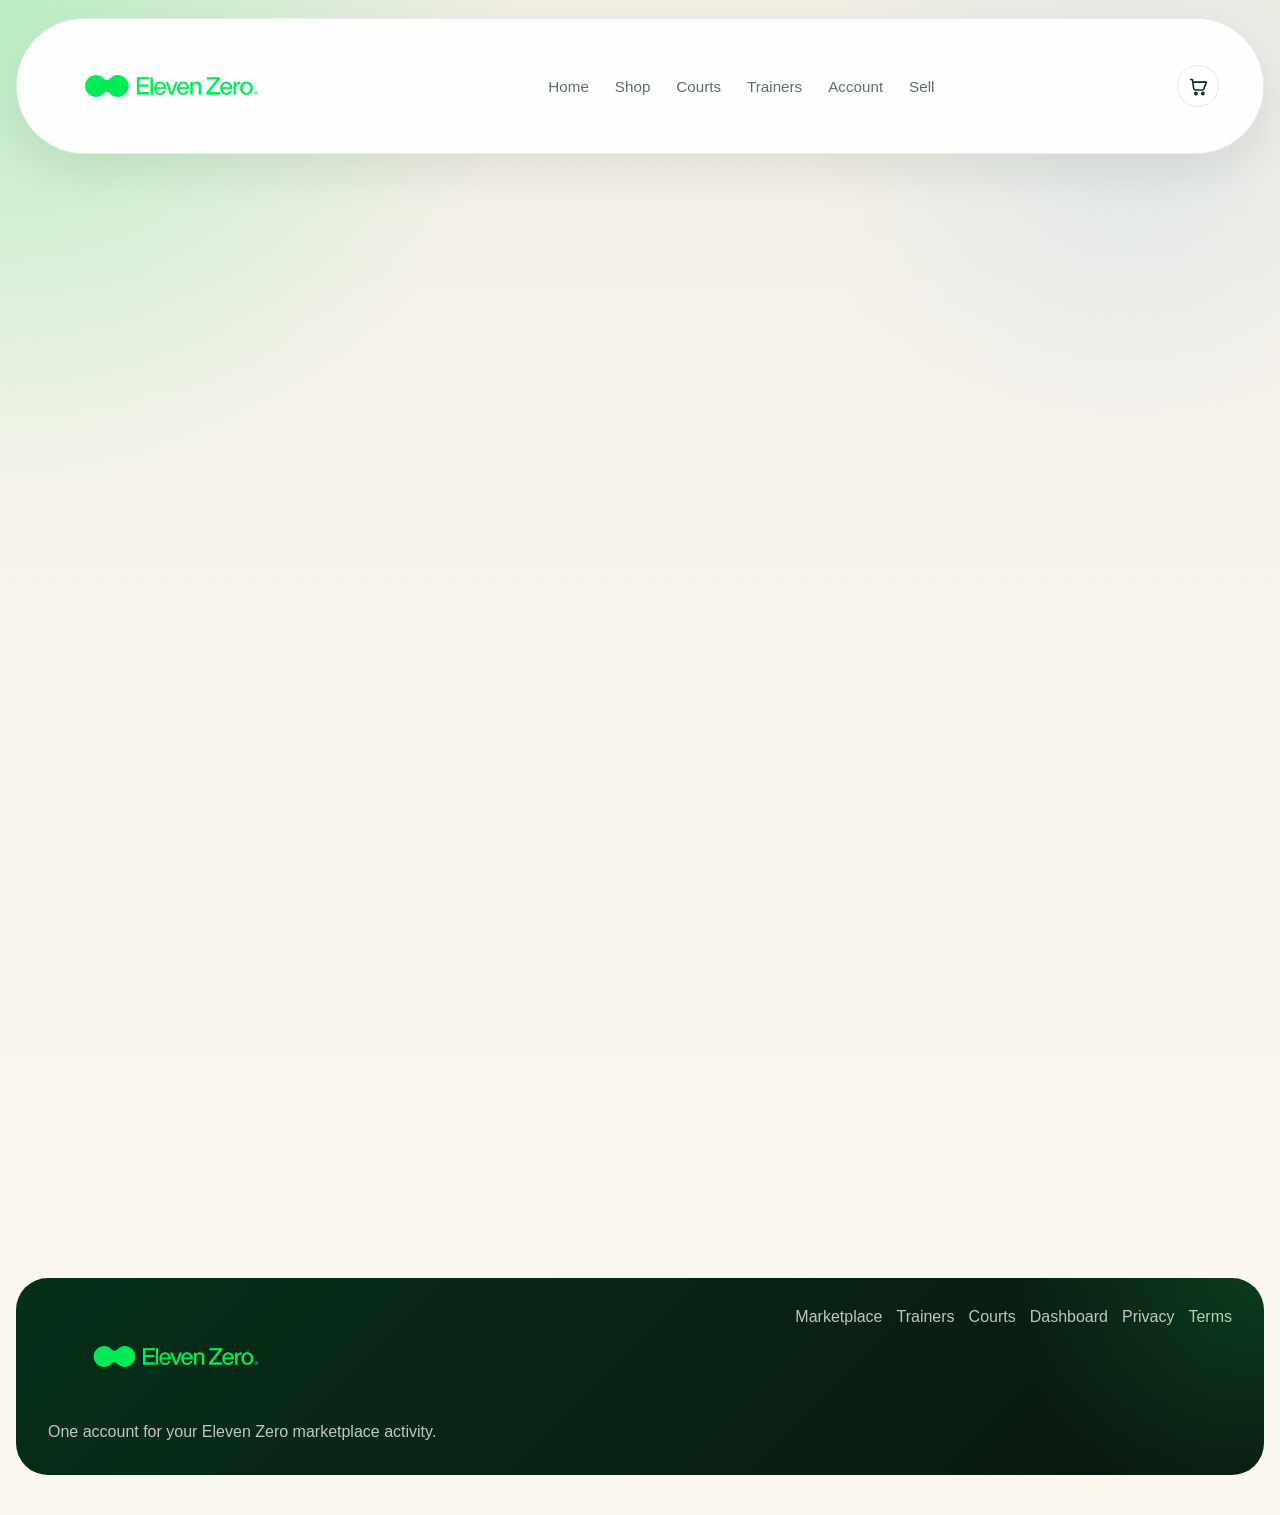
==== commit 420201c4: "Complete trainer galleries, messaging, and scheduling" ====
--- a/eleven-zero-pb-github-upload-20260630/account.html
+++ b/eleven-zero-pb-github-upload-20260630/account.html
@@ -8,7 +8,7 @@
       name="description"
       content="Your Eleven Zero PB dashboard for listings, trainer activity, and account stats."
     />
-    <link rel="stylesheet" href="./styles.css?v=20260723trainercert1" />
+    <link rel="stylesheet" href="./styles.css?v=20260820traininghub1" />
     <link rel="stylesheet" href="./header-tweaks.css?v=20260722audit2" />
   </head>
   <body data-nav="account">
@@ -80,6 +80,7 @@
 
             <div class="hero-actions" data-account-actions>
               <a class="button button-primary" href="./sell.html">Create Listing</a>
+              <a class="button button-secondary" href="#training-hub">Training Hub</a>
               <a class="button button-secondary" href="./trainers.html#join">Join as Trainer</a>
               <a class="button button-secondary" href="#seller-payouts">Set Up Payouts</a>
               <a class="button button-secondary is-hidden" href="#owner-tools" data-owner-anchor>
@@ -126,6 +127,196 @@
                 <div class="list-stack" data-account-trainers></div>
               </article>
             </div>
+
+            <section
+              class="dashboard-card dashboard-card-wide training-hub-shell"
+              id="training-hub"
+              data-training-hub
+              data-customer-account-section
+            >
+              <div class="training-hub-heading">
+                <div>
+                  <p class="eyebrow">Lessons &amp; coaching</p>
+                  <h2>Training Hub</h2>
+                  <p class="dashboard-copy">
+                    Manage client requests, private messages, and class times in one place.
+                  </p>
+                </div>
+                <span class="training-hub-unread" data-training-hub-unread hidden>
+                  0 unread
+                </span>
+              </div>
+
+              <div class="training-hub-status" aria-live="polite" data-training-hub-status>
+                Loading your training activity…
+              </div>
+
+              <div class="training-hub-requests" data-training-hub-requests hidden>
+                <article class="training-hub-request-panel">
+                  <div class="training-hub-section-head">
+                    <div>
+                      <span>For trainers</span>
+                      <h3>Client requests</h3>
+                    </div>
+                    <span class="training-hub-count" data-training-incoming-count>0</span>
+                  </div>
+                  <div class="training-hub-request-list" data-training-incoming></div>
+                </article>
+
+                <article class="training-hub-request-panel">
+                  <div class="training-hub-section-head">
+                    <div>
+                      <span>For players</span>
+                      <h3>Your requests</h3>
+                    </div>
+                    <span class="training-hub-count" data-training-outgoing-count>0</span>
+                  </div>
+                  <div class="training-hub-request-list" data-training-outgoing></div>
+                </article>
+              </div>
+
+              <div class="training-hub-workspace" data-training-hub-workspace hidden>
+                <aside class="training-hub-sidebar" aria-label="Trainer conversations">
+                  <div class="training-hub-section-head">
+                    <div>
+                      <span>Private</span>
+                      <h3>Connections</h3>
+                    </div>
+                    <span class="training-hub-count" data-training-connection-count>0</span>
+                  </div>
+                  <div class="training-hub-connections" data-training-connections></div>
+                </aside>
+
+                <div class="training-hub-conversation" data-training-conversation>
+                  <div class="training-hub-empty" data-training-conversation-empty>
+                    <span aria-hidden="true">↗</span>
+                    <h3>Choose a connection</h3>
+                    <p>Open a private conversation to message and schedule a class.</p>
+                  </div>
+
+                  <div data-training-thread hidden>
+                    <div class="training-thread-head">
+                      <div>
+                        <span data-training-thread-role>Your connection</span>
+                        <h3 data-training-thread-name>Trainer conversation</h3>
+                      </div>
+                      <button class="training-thread-refresh" type="button" data-training-thread-refresh>
+                        Refresh
+                      </button>
+                    </div>
+
+                    <div
+                      class="training-thread-messages"
+                      role="log"
+                      aria-live="polite"
+                      aria-label="Private messages"
+                      data-training-messages
+                    ></div>
+
+                    <form class="training-message-form" data-training-message-form>
+                      <label>
+                        <span class="sr-only">Write a private message</span>
+                        <textarea
+                          name="body"
+                          rows="2"
+                          maxlength="2000"
+                          placeholder="Write a message…"
+                          required
+                        ></textarea>
+                      </label>
+                      <button class="button button-dark" type="submit">Send</button>
+                    </form>
+                    <p class="training-inline-status" aria-live="polite" data-training-message-status></p>
+
+                    <div class="training-lessons-block">
+                      <div class="training-hub-section-head">
+                        <div>
+                          <span>Schedule</span>
+                          <h3>Classes</h3>
+                        </div>
+                      </div>
+                      <div class="training-lesson-list" data-training-thread-lessons></div>
+
+                      <details class="training-schedule-disclosure">
+                        <summary>Propose a class time</summary>
+                        <form class="training-schedule-form" data-training-schedule-form>
+                          <div class="training-schedule-grid">
+                            <label>
+                              Date &amp; time
+                              <input type="datetime-local" name="startsAt" required />
+                            </label>
+                            <label>
+                              Duration
+                              <select name="durationMinutes" required>
+                                <option value="30">30 minutes</option>
+                                <option value="45">45 minutes</option>
+                                <option value="60" selected>1 hour</option>
+                                <option value="90">1 hour 30 minutes</option>
+                                <option value="120">2 hours</option>
+                              </select>
+                            </label>
+                          </div>
+                          <label>
+                            Location
+                            <input
+                              type="text"
+                              name="location"
+                              maxlength="200"
+                              placeholder="Court name, address, or video call"
+                              required
+                            />
+                          </label>
+                          <label>
+                            Note <span>(optional)</span>
+                            <textarea
+                              name="note"
+                              rows="2"
+                              maxlength="1000"
+                              placeholder="What would you like to work on?"
+                            ></textarea>
+                          </label>
+                          <div class="training-schedule-submit">
+                            <span data-training-timezone></span>
+                            <button class="button button-primary" type="submit">Send proposal</button>
+                          </div>
+                        </form>
+                      </details>
+                      <p class="training-inline-status" aria-live="polite" data-training-schedule-status></p>
+                    </div>
+                  </div>
+                </div>
+              </div>
+
+              <div class="training-upcoming" data-training-upcoming-wrap hidden>
+                <div class="training-hub-section-head">
+                  <div>
+                    <span>At a glance</span>
+                    <h3>Your class schedule</h3>
+                  </div>
+                </div>
+                <div class="training-upcoming-list" data-training-upcoming></div>
+              </div>
+            </section>
+
+            <section
+              class="dashboard-card dashboard-card-wide training-gallery-shell"
+              data-training-gallery-shell
+              data-customer-account-section
+              hidden
+            >
+              <div class="training-hub-heading">
+                <div>
+                  <p class="eyebrow">Trainer profile</p>
+                  <h2>Manage your photos</h2>
+                  <p class="dashboard-copy">
+                    Keep one cover photo and add up to five gallery photos. New photos are reviewed before they replace your live set.
+                  </p>
+                </div>
+                <span class="dashboard-pill">Photo review</span>
+              </div>
+              <div class="training-gallery-profiles" data-training-gallery-profiles></div>
+              <p class="training-inline-status" aria-live="polite" data-training-gallery-status></p>
+            </section>
 
             <details class="dashboard-card dashboard-card-wide account-sales-details account-purchases-details" open data-customer-account-section>
               <summary>
@@ -426,7 +617,7 @@
     </dialog>
 
     <script src="./app.js?v=20260722audit1"></script>
-    <script src="./account.js?v=20260723trainercert1"></script>
+    <script src="./account.js?v=20260820traininghub1"></script>
     <script src="./header-tweaks.js?v=20260722audit1"></script>
   </body>
 </html>
--- a/eleven-zero-pb-github-upload-20260630/styles.css
+++ b/eleven-zero-pb-github-upload-20260630/styles.css
@@ -12570,3 +12570,1889 @@
     font-size: 1.82rem;
   }
 }
+
+/* Trainer directory links and full trainer profiles */
+.trainers-page .trainer-profile-card-link {
+  display: flex;
+  min-width: 0;
+  border-radius: 28px;
+  color: inherit;
+  text-decoration: none;
+}
+
+.trainers-page .trainer-profile-card-link .trainer-profile-card {
+  width: 100%;
+}
+
+.trainers-page .trainer-profile-card-link:focus-visible {
+  outline: 4px solid rgba(8, 233, 90, 0.56);
+  outline-offset: 4px;
+}
+
+.trainers-page .trainer-profile-contact {
+  display: inline-flex;
+  align-items: center;
+  justify-content: center;
+  gap: 9px;
+}
+
+.trainer-profile-page {
+  background:
+    radial-gradient(circle at 2% 2%, rgba(8, 233, 90, 0.18), transparent 24%),
+    radial-gradient(circle at 96% 14%, rgba(121, 184, 232, 0.13), transparent 21%),
+    linear-gradient(180deg, #eff6eb 0%, #f8f4ec 32%, #fbf8f1 100%);
+}
+
+.trainer-detail-main {
+  display: grid;
+  gap: 18px;
+  margin-top: 28px;
+}
+
+.trainer-detail-back {
+  padding: 3px 8px;
+}
+
+.trainer-detail-back .text-link {
+  color: var(--forest);
+  font-weight: 800;
+}
+
+.trainer-detail-status {
+  padding: 14px 18px;
+  border: 1px solid rgba(3, 45, 23, 0.1);
+  border-radius: 16px;
+  background: rgba(255, 255, 255, 0.82);
+  color: rgba(18, 18, 18, 0.66);
+}
+
+.trainer-detail-status[hidden] {
+  display: none;
+}
+
+.trainer-detail-status.is-error {
+  border-color: rgba(157, 44, 28, 0.18);
+  background: #fff3ef;
+  color: #8a2b1c;
+}
+
+.trainer-detail-shell {
+  display: grid;
+  gap: 18px;
+}
+
+.trainer-detail-loading,
+.trainer-detail-error {
+  overflow: hidden;
+  min-height: 560px;
+  border: 1px solid rgba(3, 45, 23, 0.09);
+  border-radius: 36px;
+  background: rgba(255, 255, 255, 0.88);
+  box-shadow: 0 24px 60px rgba(3, 26, 14, 0.09);
+}
+
+.trainer-detail-loading {
+  display: grid;
+  grid-template-columns: minmax(0, 1.2fr) minmax(320px, 0.8fr);
+}
+
+.trainer-detail-loading-image {
+  background:
+    linear-gradient(100deg, transparent 28%, rgba(255, 255, 255, 0.2) 42%, transparent 56%)
+      0 0 / 220% 100%,
+    linear-gradient(145deg, #0a4426, #75d99a);
+  animation: trainer-detail-shimmer 1.4s linear infinite;
+}
+
+.trainer-detail-loading > div {
+  display: flex;
+  padding: 48px;
+  flex-direction: column;
+  justify-content: center;
+}
+
+.trainer-detail-loading h1,
+.trainer-detail-error h1 {
+  margin: 14px 0 0;
+  color: var(--forest);
+  font-family: var(--display);
+  font-size: clamp(3.4rem, 6vw, 6.2rem);
+  line-height: 0.88;
+  text-transform: uppercase;
+}
+
+.trainer-detail-loading p:last-child,
+.trainer-detail-error > p:not(.eyebrow) {
+  max-width: 34rem;
+  margin: 20px 0 0;
+  color: rgba(18, 18, 18, 0.65);
+  line-height: 1.65;
+}
+
+.trainer-detail-error {
+  display: flex;
+  padding: clamp(32px, 6vw, 72px);
+  align-items: flex-start;
+  justify-content: center;
+  flex-direction: column;
+}
+
+.trainer-detail-error .button {
+  margin-top: 26px;
+}
+
+.trainer-detail-hero {
+  display: grid;
+  grid-template-columns: minmax(0, 1.18fr) minmax(380px, 0.82fr);
+  overflow: hidden;
+  min-height: 620px;
+  border: 1px solid rgba(3, 45, 23, 0.09);
+  border-radius: 38px;
+  background: rgba(255, 255, 255, 0.94);
+  box-shadow: 0 28px 68px rgba(3, 26, 14, 0.12);
+}
+
+.trainer-detail-media {
+  position: relative;
+  display: grid;
+  min-height: 620px;
+  overflow: hidden;
+  place-items: center;
+  isolation: isolate;
+  background:
+    radial-gradient(circle at 78% 14%, rgba(8, 233, 90, 0.48), transparent 28%),
+    linear-gradient(145deg, #073b21, #61ce89);
+}
+
+.trainer-detail-media > img {
+  position: absolute;
+  inset: 0;
+  width: 100%;
+  height: 100%;
+  object-fit: cover;
+  object-position: center 32%;
+}
+
+.trainer-detail-photo-fallback {
+  color: #fff;
+  font-family: var(--display);
+  font-size: clamp(6rem, 14vw, 11rem);
+  line-height: 1;
+}
+
+.trainer-detail-photo-shade {
+  position: absolute;
+  inset: 0;
+  z-index: 1;
+  background:
+    linear-gradient(180deg, rgba(3, 25, 13, 0.08) 40%, rgba(3, 25, 13, 0.72) 100%);
+  pointer-events: none;
+}
+
+.trainer-detail-photo-badges {
+  position: absolute;
+  right: 24px;
+  bottom: 24px;
+  left: 24px;
+  z-index: 2;
+  display: flex;
+  align-items: center;
+  justify-content: space-between;
+  gap: 12px;
+}
+
+.trainer-detail-photo-badges span,
+.trainer-detail-photo-badges strong {
+  display: inline-flex;
+  min-height: 42px;
+  padding: 0 15px;
+  align-items: center;
+  border: 1px solid rgba(255, 255, 255, 0.18);
+  border-radius: 999px;
+  backdrop-filter: blur(10px);
+  font-size: 0.8rem;
+  font-weight: 850;
+}
+
+.trainer-detail-photo-badges span {
+  background: rgba(8, 233, 90, 0.9);
+  color: var(--forest);
+}
+
+.trainer-detail-photo-badges strong {
+  background: rgba(255, 255, 255, 0.92);
+  color: var(--forest);
+}
+
+.trainer-detail-summary {
+  display: flex;
+  padding: clamp(34px, 4.4vw, 58px);
+  flex-direction: column;
+  justify-content: center;
+}
+
+.trainer-detail-summary h1 {
+  max-width: 9ch;
+  margin: 16px 0 0;
+  color: var(--forest);
+  font-family: var(--display);
+  font-size: clamp(4.2rem, 7vw, 7.1rem);
+  letter-spacing: -0.035em;
+  line-height: 0.84;
+  text-transform: uppercase;
+  overflow-wrap: anywhere;
+}
+
+.trainer-detail-location {
+  margin: 18px 0 0;
+  color: rgba(18, 18, 18, 0.62);
+  font-size: 1.06rem;
+  font-weight: 750;
+}
+
+.trainer-detail-rating {
+  display: inline-flex;
+  width: fit-content;
+  min-height: 42px;
+  margin-top: 22px;
+  padding: 0 14px;
+  align-items: center;
+  gap: 8px;
+  border: 1px solid rgba(3, 45, 23, 0.09);
+  border-radius: 999px;
+  background: rgba(3, 45, 23, 0.045);
+  color: var(--forest);
+}
+
+.trainer-detail-rating > span {
+  color: #e8ad16;
+}
+
+.trainer-detail-rating small,
+.trainer-detail-rating-new span {
+  color: rgba(18, 18, 18, 0.58);
+  font-size: 0.78rem;
+}
+
+.trainer-detail-rating-new {
+  background: rgba(121, 184, 232, 0.13);
+}
+
+.trainer-detail-quick-facts {
+  display: grid;
+  gap: 0;
+  margin-top: 24px;
+  border-block: 1px solid rgba(3, 45, 23, 0.09);
+}
+
+.trainer-detail-quick-facts > div {
+  display: grid;
+  gap: 4px;
+  padding: 15px 0;
+}
+
+.trainer-detail-quick-facts > div + div {
+  border-top: 1px solid rgba(3, 45, 23, 0.08);
+}
+
+.trainer-detail-quick-facts span,
+.trainer-detail-experience span {
+  color: rgba(18, 18, 18, 0.5);
+  font-size: 0.69rem;
+  font-weight: 850;
+  letter-spacing: 0.08em;
+  text-transform: uppercase;
+}
+
+.trainer-detail-quick-facts strong {
+  color: var(--forest);
+  font-size: 0.93rem;
+  line-height: 1.4;
+}
+
+.trainer-detail-actions {
+  display: flex;
+  flex-wrap: wrap;
+  gap: 10px;
+  margin-top: 28px;
+}
+
+.trainer-detail-actions .button {
+  min-height: 52px;
+  padding-inline: 21px;
+}
+
+.trainer-detail-content-grid {
+  display: grid;
+  grid-template-columns: minmax(0, 1.25fr) minmax(340px, 0.75fr);
+  gap: 18px;
+}
+
+.trainer-detail-panel,
+.trainer-detail-reviews {
+  border: 1px solid rgba(3, 45, 23, 0.09);
+  border-radius: 30px;
+  background: rgba(255, 255, 255, 0.9);
+  box-shadow: 0 18px 48px rgba(3, 26, 14, 0.07);
+}
+
+.trainer-detail-panel {
+  padding: clamp(26px, 4vw, 42px);
+}
+
+.trainer-detail-panel h2,
+.trainer-detail-reviews-head h2 {
+  margin: 12px 0 0;
+  color: var(--forest);
+  font-family: var(--display);
+  font-size: clamp(2.8rem, 4.6vw, 4.8rem);
+  line-height: 0.9;
+  text-transform: uppercase;
+}
+
+.trainer-detail-panel > p:not(.eyebrow) {
+  max-width: 52rem;
+  margin: 20px 0 0;
+  color: rgba(18, 18, 18, 0.67);
+  font-size: 1rem;
+  line-height: 1.72;
+}
+
+.trainer-detail-experience {
+  display: grid;
+  gap: 7px;
+  margin-top: 30px;
+  padding: 20px;
+  border-radius: 20px;
+  background:
+    linear-gradient(135deg, rgba(8, 233, 90, 0.11), rgba(121, 184, 232, 0.09));
+}
+
+.trainer-detail-experience strong {
+  color: var(--forest);
+  line-height: 1.5;
+}
+
+.trainer-detail-side-stack {
+  display: grid;
+  gap: 18px;
+}
+
+.trainer-detail-availability {
+  background:
+    radial-gradient(circle at 92% 8%, rgba(8, 233, 90, 0.16), transparent 28%),
+    rgba(255, 255, 255, 0.9);
+}
+
+.trainer-detail-availability .text-link {
+  display: inline-block;
+  margin-top: 20px;
+  color: var(--forest);
+  font-weight: 850;
+}
+
+.trainer-detail-certification {
+  display: grid;
+  grid-template-columns: 50px minmax(0, 1fr);
+  gap: 16px;
+  align-items: start;
+  background:
+    radial-gradient(circle at 100% 0%, rgba(121, 184, 232, 0.18), transparent 30%),
+    #f5fbf2;
+}
+
+.trainer-detail-cert-icon {
+  display: grid;
+  width: 50px;
+  height: 50px;
+  place-items: center;
+  border-radius: 50%;
+  background: var(--acid);
+  color: var(--forest);
+  font-size: 1.2rem;
+  font-weight: 950;
+}
+
+.trainer-detail-certification h2 {
+  font-size: clamp(2rem, 3vw, 3rem);
+}
+
+.trainer-detail-certification .text-link {
+  display: inline-block;
+  margin-top: 14px;
+  color: var(--forest);
+  font-size: 0.84rem;
+  font-weight: 850;
+}
+
+.trainer-detail-reviews {
+  padding: clamp(26px, 4vw, 42px);
+}
+
+.trainer-detail-reviews-head {
+  display: flex;
+  align-items: end;
+  justify-content: space-between;
+  gap: 24px;
+}
+
+.trainer-detail-reviews-head .button {
+  flex: 0 0 auto;
+}
+
+.trainer-detail-review-grid {
+  display: grid;
+  grid-template-columns: repeat(2, minmax(0, 1fr));
+  gap: 14px;
+  margin-top: 28px;
+}
+
+.trainer-detail-review {
+  display: grid;
+  gap: 16px;
+  min-width: 0;
+  padding: 22px;
+  border: 1px solid rgba(3, 45, 23, 0.09);
+  border-radius: 22px;
+  background: rgba(247, 250, 247, 0.86);
+}
+
+.trainer-detail-review-head {
+  display: flex;
+  justify-content: space-between;
+  gap: 16px;
+}
+
+.trainer-detail-review-head > div {
+  display: grid;
+  gap: 4px;
+}
+
+.trainer-detail-review-head strong {
+  color: var(--forest);
+}
+
+.trainer-detail-review-head span {
+  color: rgba(18, 18, 18, 0.52);
+  font-size: 0.76rem;
+}
+
+.trainer-detail-review-stars > span {
+  color: #e8ad16;
+  letter-spacing: 0.05em;
+}
+
+.trainer-detail-review > p {
+  margin: 0;
+  color: rgba(18, 18, 18, 0.68);
+  line-height: 1.62;
+}
+
+.trainer-detail-empty-reviews {
+  grid-column: 1 / -1;
+  padding: 28px;
+  border: 1px dashed rgba(3, 45, 23, 0.18);
+  border-radius: 22px;
+  background: rgba(3, 45, 23, 0.035);
+}
+
+.trainer-detail-empty-reviews h3 {
+  margin: 9px 0 0;
+  color: var(--forest);
+  font-size: 1.15rem;
+}
+
+.trainer-detail-empty-reviews > p:last-child {
+  margin: 8px 0 0;
+  color: rgba(18, 18, 18, 0.62);
+}
+
+@keyframes trainer-detail-shimmer {
+  to {
+    background-position: -220% 0, 0 0;
+  }
+}
+
+@media (hover: hover) and (pointer: fine) {
+  .trainers-page .trainer-profile-card-link:hover .trainer-profile-card {
+    transform: translateY(-3px);
+    box-shadow: 0 22px 46px rgba(3, 26, 14, 0.12);
+  }
+
+  .trainers-page .trainer-profile-card-link:hover .trainer-profile-photo {
+    transform: scale(1.025);
+  }
+}
+
+@media (max-width: 980px) {
+  .trainer-detail-hero,
+  .trainer-detail-loading {
+    grid-template-columns: 1fr;
+  }
+
+  .trainer-detail-hero {
+    min-height: 0;
+  }
+
+  .trainer-detail-media {
+    min-height: 0;
+    aspect-ratio: 16 / 10;
+  }
+
+  .trainer-detail-summary h1 {
+    max-width: 11ch;
+  }
+
+  .trainer-detail-content-grid {
+    grid-template-columns: 1fr;
+  }
+}
+
+@media (max-width: 680px) {
+  .trainer-detail-main {
+    gap: 12px;
+    margin-top: 14px;
+  }
+
+  .trainer-detail-hero,
+  .trainer-detail-loading,
+  .trainer-detail-error {
+    border-radius: 26px;
+  }
+
+  .trainer-detail-loading {
+    min-height: 520px;
+  }
+
+  .trainer-detail-loading-image {
+    min-height: 260px;
+  }
+
+  .trainer-detail-loading > div {
+    padding: 28px 22px;
+  }
+
+  .trainer-detail-summary {
+    padding: 28px 22px;
+  }
+
+  .trainer-detail-summary h1 {
+    font-size: clamp(3.6rem, 19vw, 5.5rem);
+  }
+
+  .trainer-detail-photo-badges {
+    right: 14px;
+    bottom: 14px;
+    left: 14px;
+  }
+
+  .trainer-detail-photo-badges span,
+  .trainer-detail-photo-badges strong {
+    min-height: 36px;
+    padding-inline: 11px;
+    font-size: 0.72rem;
+  }
+
+  .trainer-detail-actions,
+  .trainer-detail-actions .button {
+    width: 100%;
+  }
+
+  .trainer-detail-panel,
+  .trainer-detail-reviews {
+    padding: 24px 20px;
+    border-radius: 24px;
+  }
+
+  .trainer-detail-certification {
+    grid-template-columns: 42px minmax(0, 1fr);
+  }
+
+  .trainer-detail-cert-icon {
+    width: 42px;
+    height: 42px;
+  }
+
+  .trainer-detail-reviews-head {
+    display: grid;
+    align-items: start;
+  }
+
+  .trainer-detail-reviews-head .button {
+    width: 100%;
+  }
+
+  .trainer-detail-review-grid {
+    grid-template-columns: 1fr;
+  }
+}
+
+@media (prefers-reduced-motion: reduce) {
+  .trainer-detail-loading-image {
+    animation: none;
+  }
+}
+
+/* Account Training Hub · private trainer/client workspace */
+.training-hub-shell,
+.training-gallery-shell {
+  display: grid;
+  gap: 24px;
+  overflow: hidden;
+}
+
+.training-hub-shell[hidden],
+.training-gallery-shell[hidden],
+.training-hub-requests[hidden],
+.training-hub-workspace[hidden],
+.training-upcoming[hidden],
+[data-training-thread][hidden],
+.training-hub-empty[hidden] {
+  display: none !important;
+}
+
+.training-hub-heading,
+.training-hub-section-head,
+.training-gallery-profile-head,
+.training-gallery-save-row,
+.training-thread-head,
+.training-schedule-submit {
+  display: flex;
+  align-items: flex-start;
+  justify-content: space-between;
+  gap: 18px;
+}
+
+.training-hub-heading h2 {
+  margin: 3px 0 6px;
+  color: var(--ink);
+  font-size: clamp(2rem, 4vw, 3.5rem);
+  line-height: 0.95;
+}
+
+.training-hub-heading .dashboard-copy {
+  max-width: 660px;
+  margin: 0;
+}
+
+.training-hub-unread {
+  flex: 0 0 auto;
+  padding: 9px 13px;
+  border: 1px solid rgba(4, 40, 20, 0.12);
+  border-radius: 999px;
+  background: var(--green);
+  color: var(--ink);
+  font-weight: 800;
+  font-size: 0.76rem;
+  letter-spacing: 0.04em;
+  text-transform: uppercase;
+}
+
+.training-hub-status,
+.training-inline-status {
+  min-height: 20px;
+  margin: 0;
+  color: rgba(4, 40, 20, 0.7);
+  font-size: 0.88rem;
+}
+
+.training-hub-status.is-success,
+.training-inline-status.is-success {
+  color: #146b39;
+}
+
+.training-hub-status.is-warning,
+.training-inline-status.is-warning {
+  color: #7b5a00;
+}
+
+.training-hub-status.is-error,
+.training-inline-status.is-error {
+  color: #a32c24;
+}
+
+.training-hub-requests {
+  display: grid;
+  grid-template-columns: repeat(2, minmax(0, 1fr));
+  gap: 16px;
+}
+
+.training-hub-request-panel,
+.training-hub-sidebar,
+.training-hub-conversation,
+.training-upcoming,
+.training-gallery-profile {
+  min-width: 0;
+  border: 1px solid rgba(4, 40, 20, 0.12);
+  border-radius: 22px;
+  background: #fff;
+}
+
+.training-hub-request-panel,
+.training-upcoming,
+.training-gallery-profile {
+  padding: 20px;
+}
+
+.training-hub-section-head {
+  align-items: center;
+  margin-bottom: 14px;
+}
+
+.training-hub-section-head span,
+.training-gallery-profile-head span {
+  color: rgba(4, 40, 20, 0.62);
+  font-size: 0.74rem;
+  font-weight: 800;
+  letter-spacing: 0.08em;
+  text-transform: uppercase;
+}
+
+.training-hub-section-head h3,
+.training-gallery-profile-head h3,
+.training-thread-head h3 {
+  margin: 2px 0 0;
+  color: var(--ink);
+  font-size: 1.12rem;
+  line-height: 1.2;
+}
+
+.training-hub-count {
+  display: grid;
+  width: 32px;
+  height: 32px;
+  place-items: center;
+  border-radius: 50%;
+  background: #edf5ef;
+  color: var(--ink) !important;
+  font-size: 0.84rem !important;
+  letter-spacing: 0 !important;
+}
+
+.training-hub-request-list,
+.training-hub-connections,
+.training-lesson-list,
+.training-upcoming-list {
+  display: grid;
+  gap: 10px;
+}
+
+.training-request-card {
+  display: grid;
+  gap: 8px;
+  padding: 14px;
+  border: 1px solid rgba(4, 40, 20, 0.1);
+  border-radius: 16px;
+  background: #f8fbf8;
+}
+
+.training-request-card > div:first-child {
+  display: flex;
+  align-items: flex-start;
+  justify-content: space-between;
+  gap: 10px;
+}
+
+.training-request-card strong,
+.training-request-card span,
+.training-request-card small,
+.training-request-card p {
+  display: block;
+  min-width: 0;
+}
+
+.training-request-card strong {
+  color: var(--ink);
+}
+
+.training-request-card span,
+.training-request-card small {
+  color: rgba(4, 40, 20, 0.58);
+  font-size: 0.78rem;
+}
+
+.training-request-card p {
+  margin: 0;
+  color: rgba(4, 40, 20, 0.78);
+  font-size: 0.9rem;
+  line-height: 1.5;
+}
+
+.training-request-muted {
+  font-style: italic;
+}
+
+.training-request-state {
+  flex: 0 0 auto;
+  padding: 5px 8px;
+  border-radius: 999px;
+  background: #eef2ef;
+  font-weight: 750;
+}
+
+.training-request-state-active {
+  background: #dff7e7;
+  color: #146b39 !important;
+}
+
+.training-request-state-declined {
+  background: #f5eeee;
+  color: #8a3530 !important;
+}
+
+.training-request-actions {
+  display: flex !important;
+  justify-content: flex-start !important;
+  gap: 8px !important;
+}
+
+.training-request-actions .button {
+  min-height: 36px;
+  padding: 7px 12px;
+  font-size: 0.78rem;
+}
+
+.training-request-open,
+.training-thread-refresh {
+  width: fit-content;
+  padding: 0;
+  border: 0;
+  background: transparent;
+  color: var(--ink);
+  font: inherit;
+  font-size: 0.82rem;
+  font-weight: 800;
+  text-decoration: underline;
+  text-underline-offset: 3px;
+  cursor: pointer;
+}
+
+.training-hub-list-empty {
+  margin: 0;
+  padding: 16px;
+  border: 1px dashed rgba(4, 40, 20, 0.16);
+  border-radius: 14px;
+  color: rgba(4, 40, 20, 0.58);
+  font-size: 0.86rem;
+  line-height: 1.45;
+}
+
+.training-hub-workspace {
+  display: grid;
+  grid-template-columns: minmax(210px, 0.34fr) minmax(0, 1fr);
+  min-height: 590px;
+  border: 1px solid rgba(4, 40, 20, 0.12);
+  border-radius: 24px;
+  overflow: hidden;
+  background: #fff;
+}
+
+.training-hub-sidebar,
+.training-hub-conversation {
+  border: 0;
+  border-radius: 0;
+}
+
+.training-hub-sidebar {
+  padding: 20px 14px;
+  border-right: 1px solid rgba(4, 40, 20, 0.1);
+  background: #f4f8f5;
+}
+
+.training-connection {
+  display: grid;
+  grid-template-columns: 38px minmax(0, 1fr) auto;
+  align-items: center;
+  gap: 10px;
+  width: 100%;
+  padding: 10px;
+  border: 1px solid transparent;
+  border-radius: 14px;
+  background: transparent;
+  color: var(--ink);
+  text-align: left;
+  cursor: pointer;
+}
+
+.training-connection:hover,
+.training-connection:focus-visible {
+  border-color: rgba(4, 40, 20, 0.14);
+  background: #fff;
+}
+
+.training-connection.is-active {
+  border-color: rgba(4, 40, 20, 0.18);
+  background: var(--green);
+}
+
+.training-connection-avatar {
+  display: grid;
+  width: 38px;
+  height: 38px;
+  place-items: center;
+  border-radius: 12px;
+  background: var(--ink);
+  color: #fff;
+  font-size: 0.72rem;
+  font-weight: 900;
+}
+
+.training-connection strong,
+.training-connection small {
+  display: block;
+  overflow: hidden;
+  text-overflow: ellipsis;
+  white-space: nowrap;
+}
+
+.training-connection small {
+  margin-top: 2px;
+  color: rgba(4, 40, 20, 0.58);
+  font-size: 0.72rem;
+}
+
+.training-hub-conversation {
+  min-width: 0;
+  padding: 22px;
+}
+
+.training-hub-empty {
+  display: grid;
+  min-height: 530px;
+  place-content: center;
+  justify-items: center;
+  text-align: center;
+}
+
+.training-hub-empty > span {
+  display: grid;
+  width: 52px;
+  height: 52px;
+  place-items: center;
+  margin-bottom: 12px;
+  border-radius: 16px;
+  background: var(--green);
+  color: var(--ink);
+  font-size: 1.5rem;
+  font-weight: 900;
+}
+
+.training-hub-empty h3,
+.training-hub-empty p {
+  margin: 0;
+}
+
+.training-hub-empty p {
+  max-width: 330px;
+  margin-top: 8px;
+  color: rgba(4, 40, 20, 0.62);
+  line-height: 1.5;
+}
+
+.training-thread-head {
+  align-items: center;
+  padding-bottom: 16px;
+  border-bottom: 1px solid rgba(4, 40, 20, 0.1);
+}
+
+.training-thread-head > div > span {
+  color: rgba(4, 40, 20, 0.56);
+  font-size: 0.7rem;
+  font-weight: 800;
+  letter-spacing: 0.08em;
+  text-transform: uppercase;
+}
+
+.training-thread-messages {
+  display: flex;
+  flex-direction: column;
+  gap: 10px;
+  height: 280px;
+  padding: 18px 4px 18px 0;
+  overflow-y: auto;
+  overscroll-behavior: contain;
+}
+
+.training-thread-no-messages {
+  display: grid;
+  min-height: 100%;
+  place-content: center;
+  gap: 5px;
+  color: rgba(4, 40, 20, 0.6);
+  text-align: center;
+}
+
+.training-message {
+  display: grid;
+  align-self: flex-start;
+  gap: 4px;
+  max-width: min(78%, 540px);
+  padding: 10px 13px;
+  border-radius: 16px 16px 16px 5px;
+  background: #eef3ef;
+}
+
+.training-message.is-mine {
+  align-self: flex-end;
+  border-radius: 16px 16px 5px 16px;
+  background: var(--green);
+}
+
+.training-message strong,
+.training-message p,
+.training-message time {
+  margin: 0;
+}
+
+.training-message strong {
+  font-size: 0.72rem;
+}
+
+.training-message p {
+  color: var(--ink);
+  line-height: 1.45;
+  white-space: pre-wrap;
+}
+
+.training-message time {
+  color: rgba(4, 40, 20, 0.52);
+  font-size: 0.66rem;
+}
+
+.training-message-form {
+  display: grid;
+  grid-template-columns: minmax(0, 1fr) auto;
+  align-items: end;
+  gap: 10px;
+  padding-top: 14px;
+  border-top: 1px solid rgba(4, 40, 20, 0.1);
+}
+
+.training-message-form textarea,
+.training-schedule-form input,
+.training-schedule-form select,
+.training-schedule-form textarea {
+  width: 100%;
+  border: 1px solid rgba(4, 40, 20, 0.18);
+  border-radius: 12px;
+  background: #fff;
+  color: var(--ink);
+  font: inherit;
+}
+
+.training-message-form textarea {
+  min-height: 46px;
+  padding: 11px 13px;
+  resize: vertical;
+}
+
+.training-message-form .button {
+  min-height: 46px;
+}
+
+.training-lessons-block {
+  display: grid;
+  gap: 12px;
+  margin-top: 22px;
+  padding-top: 20px;
+  border-top: 1px solid rgba(4, 40, 20, 0.1);
+}
+
+.training-lesson {
+  display: grid;
+  grid-template-columns: minmax(140px, 0.52fr) minmax(180px, 1fr) auto;
+  align-items: start;
+  gap: 14px;
+  padding: 14px;
+  border: 1px solid rgba(4, 40, 20, 0.11);
+  border-left: 4px solid #e1b436;
+  border-radius: 14px;
+  background: #fbfcfb;
+}
+
+.training-lesson.is-confirmed {
+  border-left-color: #2a9b58;
+}
+
+.training-lesson.is-cancelled {
+  border-left-color: #b7bdb9;
+  opacity: 0.67;
+}
+
+.training-lesson-date strong,
+.training-lesson-date span,
+.training-lesson-detail strong,
+.training-lesson-detail span,
+.training-lesson-detail small {
+  display: block;
+}
+
+.training-lesson-date strong,
+.training-lesson-detail strong {
+  color: var(--ink);
+  font-size: 0.88rem;
+}
+
+.training-lesson-date span,
+.training-lesson-detail span,
+.training-lesson-detail small {
+  margin-top: 3px;
+  color: rgba(4, 40, 20, 0.58);
+  font-size: 0.76rem;
+}
+
+.training-lesson-detail p {
+  margin: 6px 0 0;
+  color: rgba(4, 40, 20, 0.74);
+  font-size: 0.8rem;
+  line-height: 1.45;
+}
+
+.training-lesson-status {
+  padding: 5px 8px;
+  border-radius: 999px;
+  background: #eef2ef;
+  color: var(--ink);
+  font-size: 0.68rem;
+  font-weight: 800;
+  text-transform: capitalize;
+}
+
+.training-lesson-actions {
+  display: flex;
+  grid-column: 1 / -1;
+  gap: 8px;
+}
+
+.training-lesson-actions .button {
+  min-height: 34px;
+  padding: 6px 11px;
+  font-size: 0.75rem;
+}
+
+.training-schedule-disclosure {
+  border: 1px solid rgba(4, 40, 20, 0.12);
+  border-radius: 14px;
+  background: #f7faf7;
+}
+
+.training-schedule-disclosure summary {
+  padding: 14px 16px;
+  color: var(--ink);
+  font-weight: 850;
+  cursor: pointer;
+}
+
+.training-schedule-form {
+  display: grid;
+  gap: 12px;
+  padding: 0 16px 16px;
+}
+
+.training-schedule-form label {
+  display: grid;
+  gap: 6px;
+  color: var(--ink);
+  font-size: 0.78rem;
+  font-weight: 800;
+}
+
+.training-schedule-form label span,
+.training-schedule-submit > span {
+  color: rgba(4, 40, 20, 0.55);
+  font-size: 0.72rem;
+  font-weight: 500;
+}
+
+.training-schedule-form input,
+.training-schedule-form select,
+.training-schedule-form textarea {
+  padding: 10px 11px;
+}
+
+.training-schedule-grid {
+  display: grid;
+  grid-template-columns: minmax(0, 1.4fr) minmax(150px, 0.6fr);
+  gap: 10px;
+}
+
+.training-schedule-submit {
+  align-items: center;
+}
+
+.training-upcoming-list {
+  grid-template-columns: repeat(2, minmax(0, 1fr));
+}
+
+.training-lesson.is-compact {
+  grid-template-columns: minmax(130px, 0.6fr) minmax(0, 1fr) auto;
+}
+
+.training-gallery-profiles {
+  display: grid;
+  gap: 16px;
+}
+
+.training-gallery-profile-head {
+  align-items: center;
+  margin-bottom: 16px;
+}
+
+.training-gallery-profile-head a {
+  color: var(--ink);
+  font-size: 0.8rem;
+  font-weight: 800;
+  text-decoration: underline;
+  text-underline-offset: 3px;
+}
+
+.training-gallery-editor {
+  display: grid;
+  grid-template-columns: minmax(220px, 0.42fr) minmax(0, 1fr);
+  gap: 18px;
+}
+
+.training-gallery-cover,
+.training-gallery-extras {
+  display: grid;
+  gap: 10px;
+}
+
+.training-gallery-cover > span,
+.training-gallery-extras > div:first-child > span {
+  color: var(--ink);
+  font-size: 0.78rem;
+  font-weight: 850;
+}
+
+.training-gallery-cover img,
+.training-gallery-placeholder {
+  width: 100%;
+  aspect-ratio: 8 / 5;
+  border-radius: 14px;
+  object-fit: cover;
+}
+
+.training-gallery-placeholder {
+  display: grid;
+  place-items: center;
+  border: 1px dashed rgba(4, 40, 20, 0.22);
+  background: #f2f6f3;
+  color: rgba(4, 40, 20, 0.58);
+  font-size: 0.82rem;
+  font-weight: 750;
+}
+
+.training-gallery-cover label,
+.training-gallery-add {
+  position: relative;
+  overflow: hidden;
+  cursor: pointer;
+}
+
+.training-gallery-cover input,
+.training-gallery-add input {
+  position: absolute;
+  width: 1px;
+  height: 1px;
+  overflow: hidden;
+  opacity: 0;
+}
+
+.training-gallery-extras > div:first-child {
+  display: flex;
+  justify-content: space-between;
+}
+
+.training-gallery-extras small {
+  color: rgba(4, 40, 20, 0.58);
+}
+
+.training-gallery-grid {
+  display: grid;
+  grid-template-columns: repeat(3, minmax(0, 1fr));
+  gap: 10px;
+}
+
+.training-gallery-grid figure,
+.training-gallery-add {
+  position: relative;
+  min-width: 0;
+  aspect-ratio: 8 / 5;
+  margin: 0;
+  border-radius: 12px;
+  overflow: hidden;
+}
+
+.training-gallery-grid figure img {
+  width: 100%;
+  height: 100%;
+  object-fit: cover;
+}
+
+.training-gallery-grid figure button {
+  position: absolute;
+  top: 7px;
+  right: 7px;
+  display: grid;
+  width: 28px;
+  height: 28px;
+  place-items: center;
+  border: 0;
+  border-radius: 50%;
+  background: rgba(255, 255, 255, 0.92);
+  color: var(--ink);
+  font-size: 1.1rem;
+  line-height: 1;
+  cursor: pointer;
+}
+
+.training-gallery-add {
+  display: grid;
+  place-content: center;
+  justify-items: center;
+  border: 1px dashed rgba(4, 40, 20, 0.25);
+  background: #f5f8f5;
+  color: var(--ink);
+}
+
+.training-gallery-add > span {
+  font-size: 1.4rem;
+  line-height: 1;
+}
+
+.training-gallery-add strong {
+  margin-top: 4px;
+  font-size: 0.74rem;
+}
+
+.training-gallery-save-row {
+  align-items: center;
+  margin-top: 18px;
+  padding-top: 16px;
+  border-top: 1px solid rgba(4, 40, 20, 0.1);
+}
+
+.training-gallery-save-row > span {
+  color: rgba(4, 40, 20, 0.58);
+  font-size: 0.78rem;
+}
+
+.training-admin-photo-review {
+  display: grid;
+  gap: 12px;
+}
+
+.training-admin-photo-review > p {
+  margin: 0;
+  padding: 11px 13px;
+  border-radius: 12px;
+  background: #fff7d9;
+  color: #6b5200;
+  font-size: 0.8rem;
+  line-height: 1.45;
+}
+
+.training-admin-photo-set {
+  display: grid;
+  gap: 9px;
+  padding: 12px;
+  border: 1px solid rgba(4, 40, 20, 0.12);
+  border-radius: 14px;
+  background: #f7faf8;
+}
+
+.training-admin-photo-set.is-pending {
+  border-color: rgba(210, 160, 0, 0.34);
+  background: #fffdf3;
+}
+
+.training-admin-photo-set > div:first-child {
+  display: flex;
+  justify-content: space-between;
+  gap: 10px;
+}
+
+.training-admin-photo-set strong,
+.training-admin-photo-set span {
+  font-size: 0.76rem;
+}
+
+.training-admin-photo-set span {
+  color: rgba(4, 40, 20, 0.58);
+}
+
+.training-admin-photo-grid {
+  display: grid;
+  grid-template-columns: repeat(3, minmax(0, 1fr));
+  gap: 8px;
+}
+
+.training-admin-photo-grid img {
+  width: 100%;
+  aspect-ratio: 8 / 5;
+  border-radius: 9px;
+  object-fit: cover;
+}
+
+@media (max-width: 900px) {
+  .training-hub-workspace {
+    grid-template-columns: 1fr;
+  }
+
+  .training-hub-sidebar {
+    border-right: 0;
+    border-bottom: 1px solid rgba(4, 40, 20, 0.1);
+  }
+
+  .training-hub-connections {
+    grid-template-columns: repeat(2, minmax(0, 1fr));
+  }
+
+  .training-hub-empty {
+    min-height: 260px;
+  }
+
+  .training-gallery-editor {
+    grid-template-columns: 1fr;
+  }
+}
+
+@media (max-width: 680px) {
+  .training-hub-shell,
+  .training-gallery-shell {
+    gap: 18px;
+  }
+
+  .training-hub-heading,
+  .training-gallery-save-row,
+  .training-schedule-submit {
+    display: grid;
+  }
+
+  .training-hub-unread {
+    width: fit-content;
+  }
+
+  .training-hub-requests,
+  .training-upcoming-list,
+  .training-hub-connections,
+  .training-schedule-grid {
+    grid-template-columns: 1fr;
+  }
+
+  .training-hub-workspace {
+    min-height: 0;
+    border-radius: 18px;
+  }
+
+  .training-hub-sidebar,
+  .training-hub-conversation,
+  .training-hub-request-panel,
+  .training-upcoming,
+  .training-gallery-profile {
+    padding: 16px;
+  }
+
+  .training-thread-messages {
+    height: 340px;
+  }
+
+  .training-message {
+    max-width: 88%;
+  }
+
+  .training-message-form {
+    grid-template-columns: 1fr;
+  }
+
+  .training-message-form .button,
+  .training-schedule-submit .button,
+  .training-gallery-save-row .button {
+    width: 100%;
+  }
+
+  .training-lesson,
+  .training-lesson.is-compact {
+    grid-template-columns: 1fr auto;
+  }
+
+  .training-lesson-detail {
+    grid-column: 1 / -1;
+  }
+
+  .training-gallery-grid {
+    grid-template-columns: repeat(2, minmax(0, 1fr));
+  }
+
+  .training-admin-photo-grid {
+    grid-template-columns: repeat(2, minmax(0, 1fr));
+  }
+}
+
+/* Trainer gallery application, public gallery, and client requests */
+.trainers-page .trainer-gallery-field {
+  display: grid;
+  grid-column: 1 / -1;
+  gap: 10px;
+}
+
+.trainers-page .trainer-gallery-dropzone {
+  display: flex;
+  width: 100%;
+  min-height: 112px;
+  padding: 18px;
+  align-items: center;
+  justify-content: center;
+  gap: 12px;
+  border: 1.5px dashed rgba(3, 45, 23, 0.24);
+  border-radius: 20px;
+  background: rgba(255, 255, 255, 0.7);
+  color: var(--forest);
+  font: inherit;
+  text-align: left;
+  cursor: pointer;
+  transition: border-color 160ms ease, background 160ms ease;
+}
+
+.trainers-page .trainer-gallery-dropzone > span:last-child {
+  display: grid;
+  gap: 3px;
+}
+
+.trainers-page .trainer-gallery-dropzone strong {
+  font-size: 0.94rem;
+}
+
+.trainers-page .trainer-gallery-dropzone small {
+  color: rgba(18, 18, 18, 0.58);
+  font-size: 0.76rem;
+}
+
+.trainers-page .trainer-gallery-dropzone:hover,
+.trainers-page .trainer-gallery-dropzone.is-dragging {
+  border-color: var(--acid);
+  background: rgba(8, 233, 90, 0.09);
+}
+
+.trainers-page .trainer-gallery-dropzone:focus-visible,
+.trainers-page .trainer-gallery-preview-item button:focus-visible {
+  outline: 3px solid rgba(8, 233, 90, 0.42);
+  outline-offset: 3px;
+}
+
+.trainers-page .trainer-gallery-dropzone[hidden] {
+  display: none;
+}
+
+.trainers-page .trainer-gallery-preview-grid {
+  display: grid;
+  grid-template-columns: repeat(3, minmax(0, 1fr));
+  gap: 10px;
+}
+
+.trainers-page .trainer-gallery-preview-grid:empty {
+  display: none;
+}
+
+.trainers-page .trainer-gallery-preview-item {
+  position: relative;
+  overflow: hidden;
+  aspect-ratio: 4 / 3;
+  margin: 0;
+  border: 1px solid rgba(3, 45, 23, 0.1);
+  border-radius: 16px;
+  background: #dfeae2;
+}
+
+.trainers-page .trainer-gallery-preview-item img {
+  display: block;
+  width: 100%;
+  height: 100%;
+  object-fit: cover;
+}
+
+.trainers-page .trainer-gallery-preview-item button {
+  position: absolute;
+  right: 8px;
+  bottom: 8px;
+  min-height: 32px;
+  padding: 0 10px;
+  border: 0;
+  border-radius: 999px;
+  background: rgba(255, 255, 255, 0.94);
+  box-shadow: 0 4px 14px rgba(0, 0, 0, 0.14);
+  color: var(--forest);
+  font: inherit;
+  font-size: 0.68rem;
+  font-weight: 850;
+  cursor: pointer;
+}
+
+.trainer-detail-gallery {
+  padding: clamp(24px, 3vw, 34px);
+  border: 1px solid rgba(3, 45, 23, 0.09);
+  border-radius: 30px;
+  background: rgba(255, 255, 255, 0.9);
+  box-shadow: 0 18px 48px rgba(3, 26, 14, 0.07);
+}
+
+.trainer-detail-gallery-head {
+  display: flex;
+  align-items: end;
+  justify-content: space-between;
+  gap: 20px;
+}
+
+.trainer-detail-gallery-head h2 {
+  margin: 9px 0 0;
+  color: var(--forest);
+  font-family: var(--display);
+  font-size: clamp(2.3rem, 4vw, 4rem);
+  line-height: 0.9;
+  text-transform: uppercase;
+}
+
+.trainer-detail-gallery-head > span {
+  color: rgba(18, 18, 18, 0.56);
+  font-size: 0.78rem;
+  font-weight: 800;
+}
+
+.trainer-detail-gallery-grid {
+  display: grid;
+  grid-template-columns: repeat(3, minmax(0, 1fr));
+  gap: 12px;
+  margin-top: 22px;
+}
+
+.trainer-detail-gallery-thumb {
+  position: relative;
+  display: block;
+  overflow: hidden;
+  aspect-ratio: 16 / 10;
+  padding: 0;
+  border: 2px solid transparent;
+  border-radius: 18px;
+  background: #dfeae2;
+  cursor: pointer;
+  transition: border-color 150ms ease, transform 150ms ease;
+}
+
+.trainer-detail-gallery-thumb img {
+  display: block;
+  width: 100%;
+  height: 100%;
+  object-fit: cover;
+}
+
+.trainer-detail-gallery-thumb > span {
+  position: absolute;
+  right: 9px;
+  bottom: 9px;
+  min-width: 34px;
+  padding: 6px 9px;
+  border-radius: 999px;
+  background: rgba(255, 255, 255, 0.92);
+  color: var(--forest);
+  font-size: 0.67rem;
+  font-weight: 850;
+}
+
+.trainer-detail-gallery-thumb.is-active {
+  border-color: var(--acid);
+}
+
+.trainer-detail-gallery-thumb:focus-visible {
+  outline: 3px solid rgba(8, 233, 90, 0.45);
+  outline-offset: 3px;
+}
+
+.trainer-detail-actions .button[disabled] {
+  border-color: rgba(3, 45, 23, 0.08);
+  background: rgba(3, 45, 23, 0.08);
+  color: rgba(3, 45, 23, 0.64);
+  cursor: default;
+}
+
+.trainer-detail-text-button {
+  display: inline-block;
+  margin-top: 20px;
+  padding: 0;
+  border: 0;
+  background: none;
+  color: var(--forest);
+  font: inherit;
+  font-weight: 850;
+  cursor: pointer;
+}
+
+.trainer-detail-request-note {
+  display: inline-block;
+  margin-top: 20px;
+  color: rgba(3, 45, 23, 0.68);
+  font-size: 0.88rem;
+  font-weight: 750;
+}
+
+.trainer-request-dialog {
+  width: min(94vw, 590px);
+  max-height: min(88vh, 720px);
+  padding: 0;
+  overflow: auto;
+  border: 1px solid rgba(3, 45, 23, 0.1);
+  border-radius: 28px;
+  background: #fbfdf9;
+  color: var(--ink);
+  box-shadow: 0 28px 90px rgba(3, 26, 14, 0.3);
+}
+
+.trainer-request-dialog::backdrop {
+  background: rgba(3, 25, 13, 0.64);
+  backdrop-filter: blur(5px);
+}
+
+.trainer-request-form {
+  display: grid;
+  gap: 18px;
+  padding: clamp(24px, 5vw, 38px);
+}
+
+.trainer-request-dialog-head {
+  display: flex;
+  align-items: start;
+  justify-content: space-between;
+  gap: 20px;
+}
+
+.trainer-request-dialog-head h2 {
+  margin: 9px 0 0;
+  color: var(--forest);
+  font-family: var(--display);
+  font-size: clamp(2.6rem, 7vw, 4.3rem);
+  line-height: 0.88;
+  text-transform: uppercase;
+}
+
+.trainer-request-close {
+  display: grid;
+  width: 42px;
+  height: 42px;
+  flex: 0 0 42px;
+  padding: 0 0 3px;
+  place-items: center;
+  border: 1px solid rgba(3, 45, 23, 0.12);
+  border-radius: 50%;
+  background: #fff;
+  color: var(--forest);
+  font-size: 1.7rem;
+  line-height: 1;
+  cursor: pointer;
+}
+
+.trainer-request-dialog-copy {
+  margin: 0;
+  color: rgba(18, 18, 18, 0.65);
+  line-height: 1.6;
+}
+
+.trainer-request-form label {
+  display: grid;
+  gap: 8px;
+  color: var(--forest);
+  font-size: 0.82rem;
+  font-weight: 800;
+}
+
+.trainer-request-form textarea {
+  width: 100%;
+  min-height: 154px;
+  padding: 15px 16px;
+  resize: vertical;
+  border: 1px solid rgba(3, 45, 23, 0.14);
+  border-radius: 16px;
+  background: #fff;
+  color: var(--ink);
+  font: inherit;
+  line-height: 1.5;
+}
+
+.trainer-request-form textarea:focus {
+  outline: 3px solid rgba(8, 233, 90, 0.26);
+  border-color: var(--acid);
+}
+
+.trainer-request-message-meta {
+  display: flex;
+  justify-content: space-between;
+  gap: 14px;
+  margin-top: -10px;
+  color: rgba(18, 18, 18, 0.5);
+  font-size: 0.72rem;
+}
+
+.trainer-request-status {
+  min-height: 1.35em;
+  color: rgba(18, 18, 18, 0.62);
+  font-size: 0.82rem;
+}
+
+.trainer-request-status.is-success {
+  color: #176936;
+}
+
+.trainer-request-status.is-warning {
+  color: #7d5600;
+}
+
+.trainer-request-status.is-error {
+  color: #9d2c1c;
+}
+
+.trainer-request-actions {
+  display: flex;
+  justify-content: flex-end;
+  gap: 10px;
+}
+
+@media (hover: hover) and (pointer: fine) {
+  .trainer-detail-gallery-thumb:hover {
+    transform: translateY(-2px);
+  }
+}
+
+@media (max-width: 680px) {
+  .trainers-page .trainer-gallery-preview-grid,
+  .trainer-detail-gallery-grid {
+    grid-template-columns: repeat(2, minmax(0, 1fr));
+  }
+
+  .trainer-detail-gallery {
+    padding: 22px 18px;
+    border-radius: 24px;
+  }
+
+  .trainer-detail-gallery-head {
+    align-items: start;
+  }
+
+  .trainer-request-message-meta {
+    display: grid;
+    gap: 4px;
+  }
+
+  .trainer-request-actions,
+  .trainer-request-actions .button {
+    width: 100%;
+  }
+
+  .trainer-request-actions {
+    flex-direction: column-reverse;
+  }
+}
+
+@media (max-width: 420px) {
+  .trainers-page .trainer-gallery-preview-grid {
+    grid-template-columns: 1fr;
+  }
+}
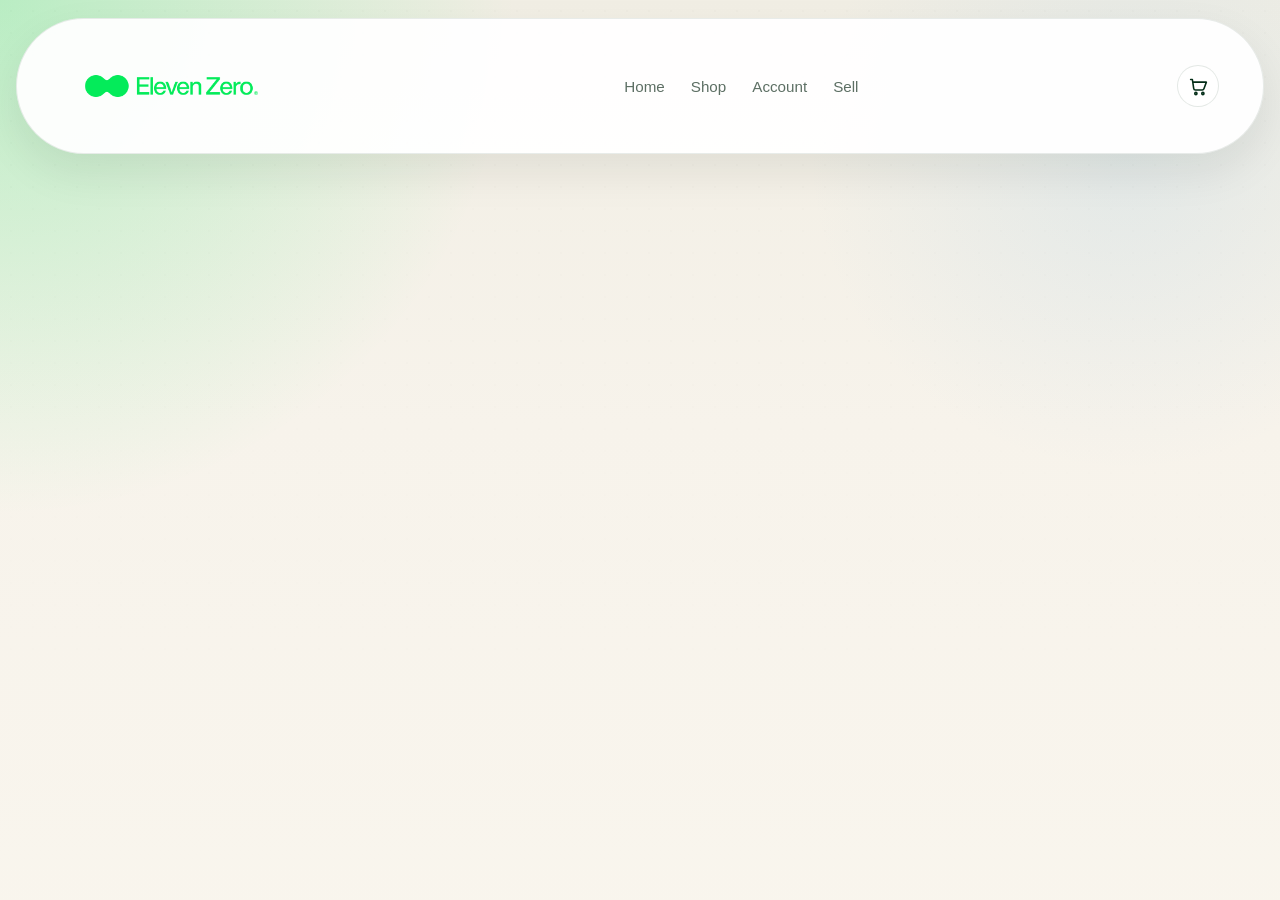
==== commit e1722e3f: "Focus customer experience on marketplace" ====
--- a/eleven-zero-pb-github-upload-20260630/account.html
+++ b/eleven-zero-pb-github-upload-20260630/account.html
@@ -6,7 +6,7 @@
     <title>Eleven Zero PB Dashboard</title>
     <meta
       name="description"
-      content="Your Eleven Zero PB dashboard for listings, trainer activity, and account stats."
+      content="Manage your Eleven Zero PB listings, purchases, sales, payouts, and account settings."
     />
     <link rel="stylesheet" href="./styles.css?v=20260820traininghub1" />
     <link rel="stylesheet" href="./header-tweaks.css?v=20260722audit2" />
@@ -26,8 +26,6 @@
         <nav class="site-nav" aria-label="Primary">
           <a href="./index.html">Home</a>
           <a href="./shop.html">Shop</a>
-          <a href="./courts.html">Courts</a>
-          <a href="./trainers.html">Trainers</a>
           <a href="./account.html">Account</a>
           <a href="./sell.html">Sell</a>
         </nav>
@@ -51,7 +49,7 @@
             <p class="eyebrow">Your account</p>
             <h1 data-account-name>Welcome to Eleven Zero PB.</h1>
             <p class="hero-text" data-account-copy>
-              Sign in to see your listings, trainer profiles, and activity stats.
+              Sign in to manage your listings, purchases, sales, and payouts.
             </p>
 
             <div class="account-profile-card" data-account-profile-card>
@@ -79,9 +77,10 @@
             </div>
 
             <div class="hero-actions" data-account-actions>
-              <a class="button button-primary" href="./sell.html">Create Listing</a>
-              <a class="button button-secondary" href="#training-hub">Training Hub</a>
-              <a class="button button-secondary" href="./trainers.html#join">Join as Trainer</a>
+              <a class="button button-primary" href="./shop.html">Browse paddles</a>
+              <a class="button button-secondary" href="./sell.html">Sell a paddle</a>
+              <a class="button button-secondary" href="#training-hub" data-paused-feature="trainers" hidden>Training Hub</a>
+              <a class="button button-secondary" href="./trainers.html#join" data-paused-feature="trainers" hidden>Join as Trainer</a>
               <a class="button button-secondary" href="#seller-payouts">Set Up Payouts</a>
               <a class="button button-secondary is-hidden" href="#owner-tools" data-owner-anchor>
                 Owner tools
@@ -100,12 +99,12 @@
                 <span>Listings created</span>
               </div>
               <div>
-                <strong data-account-stat-trainers>0</strong>
-                <span>Trainer profiles</span>
+                <strong data-account-stat-purchases>0</strong>
+                <span>Recent purchases</span>
               </div>
               <div>
-                <strong data-account-stat-reviews>0</strong>
-                <span>Reviews published</span>
+                <strong data-account-stat-sales>0</strong>
+                <span>Recent sales</span>
               </div>
             </div>
           </div>
@@ -115,13 +114,13 @@
         <section class="guide-section section-block">
           <div class="guide-panel account-dashboard-panel reveal">
             <div class="dashboard-grid" data-customer-account-section>
-              <article class="dashboard-card">
+              <article class="dashboard-card dashboard-card-wide">
                 <p class="eyebrow">Recent listings</p>
                 <h3>Your latest paddle submissions</h3>
                 <div class="list-stack" data-account-listings></div>
               </article>
 
-              <article class="dashboard-card">
+              <article class="dashboard-card" data-paused-feature="trainers" hidden>
                 <p class="eyebrow">Trainer profiles</p>
                 <h3>Your coaching presence</h3>
                 <div class="list-stack" data-account-trainers></div>
@@ -132,7 +131,9 @@
               class="dashboard-card dashboard-card-wide training-hub-shell"
               id="training-hub"
               data-training-hub
+              data-paused-feature="trainers"
               data-customer-account-section
+              hidden
             >
               <div class="training-hub-heading">
                 <div>
@@ -301,6 +302,7 @@
             <section
               class="dashboard-card dashboard-card-wide training-gallery-shell"
               data-training-gallery-shell
+              data-paused-feature="trainers"
               data-customer-account-section
               hidden
             >
@@ -387,7 +389,7 @@
               </div>
 
               <p class="dashboard-copy" data-owner-help-copy>
-                If you sign in with <strong data-support-email>11zeropb@gmail.com</strong>, this dashboard unlocks the live moderator panel for listings, courts, trainers, and reviews.
+                If you sign in with <strong data-support-email>11zeropb@gmail.com</strong>, this dashboard unlocks the live moderator panel for listings, orders, and customer accounts.
               </p>
             </article>
 
@@ -546,8 +548,8 @@
 
         <div class="footer-links">
           <a href="./index.html">Marketplace</a>
-          <a href="./trainers.html">Trainers</a>
-          <a href="./courts.html">Courts</a>
+          <a href="./shop.html">Shop</a>
+          <a href="./sell.html">Sell</a>
           <a href="./auth.html">Sign in</a>
           <a href="./privacy.html">Privacy</a>
           <a href="./terms.html">Terms</a>
@@ -616,8 +618,8 @@
       </form>
     </dialog>
 
-    <script src="./app.js?v=20260722audit1"></script>
-    <script src="./account.js?v=20260820traininghub1"></script>
-    <script src="./header-tweaks.js?v=20260722audit1"></script>
+    <script src="./app.js?v=20260916marketfocus1"></script>
+    <script src="./account.js?v=20260916marketfocus1"></script>
+    <script src="./header-tweaks.js?v=20260916marketfocus1"></script>
   </body>
 </html>
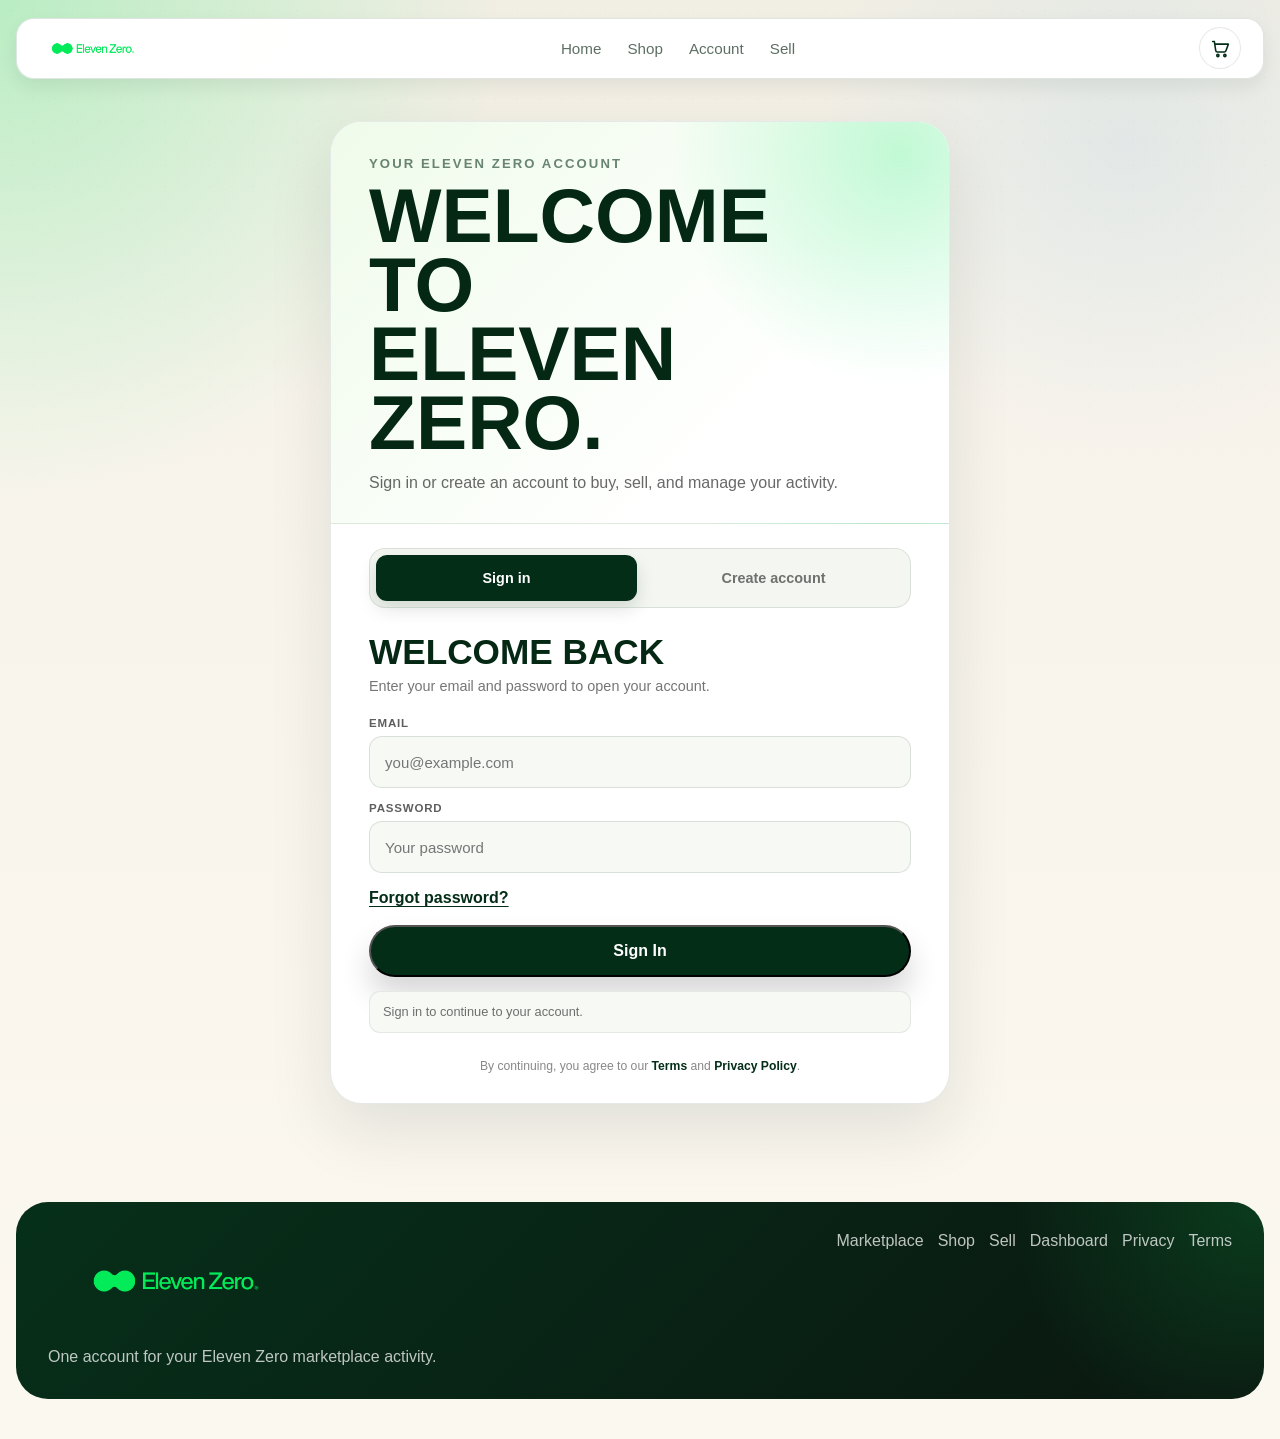
==== commit 5e1cc572: "Add homepage imagery and harden marketplace launch flows" ====
--- a/eleven-zero-pb-github-upload-20260630/account.html
+++ b/eleven-zero-pb-github-upload-20260630/account.html
@@ -619,7 +619,7 @@
     </dialog>
 
     <script src="./app.js?v=20260916marketfocus1"></script>
-    <script src="./account.js?v=20260916marketfocus1"></script>
+    <script src="./account.js?v=20260916launch1"></script>
     <script src="./header-tweaks.js?v=20260916marketfocus1"></script>
   </body>
 </html>
--- a/eleven-zero-pb-github-upload-20260630/styles.css
+++ b/eleven-zero-pb-github-upload-20260630/styles.css
@@ -10731,20 +10731,47 @@
   display: flex;
   flex-direction: column;
   justify-content: flex-end;
-  min-height: 220px;
+  min-height: 300px;
   padding: 24px;
+  overflow: hidden;
+  isolation: isolate;
   border: 1px solid rgba(255, 255, 255, 0.12);
   border-radius: 22px;
   background: rgba(255, 255, 255, 0.08);
   transition: transform 180ms ease, background 180ms ease;
 }
 
+.home-simple-page .home-simple-more-links a::after {
+  content: "";
+  position: absolute;
+  z-index: -1;
+  inset: 0;
+  background: linear-gradient(180deg, rgba(2, 24, 12, 0.03) 18%, rgba(2, 24, 12, 0.88) 100%);
+  pointer-events: none;
+}
+
+.home-simple-page .home-simple-more-links img {
+  position: absolute;
+  z-index: -2;
+  inset: 0;
+  width: 100%;
+  height: 100%;
+  object-fit: cover;
+  transition: transform 260ms cubic-bezier(0.22, 1, 0.36, 1);
+}
+
 .home-simple-page .home-simple-more-links a:hover {
   transform: translateY(-3px);
   background: rgba(255, 255, 255, 0.13);
 }
 
+.home-simple-page .home-simple-more-links a:hover img {
+  transform: scale(1.035);
+}
+
 .home-simple-page .home-simple-more-links span {
+  position: relative;
+  z-index: 1;
   color: var(--acid);
   font-size: 0.73rem;
   font-weight: 900;
@@ -10753,6 +10780,8 @@
 }
 
 .home-simple-page .home-simple-more-links strong {
+  position: relative;
+  z-index: 1;
   max-width: 13ch;
   margin-top: 10px;
   font-size: 1.12rem;
@@ -10761,6 +10790,7 @@
 
 .home-simple-page .home-simple-more-links b {
   position: absolute;
+  z-index: 1;
   top: 20px;
   right: 20px;
   font-size: 1.45rem;
@@ -10925,7 +10955,7 @@
   }
 
   .home-simple-page .home-simple-more-links a {
-    min-height: 150px;
+    min-height: 230px;
   }
 
   .home-simple-page .home-simple-cta {
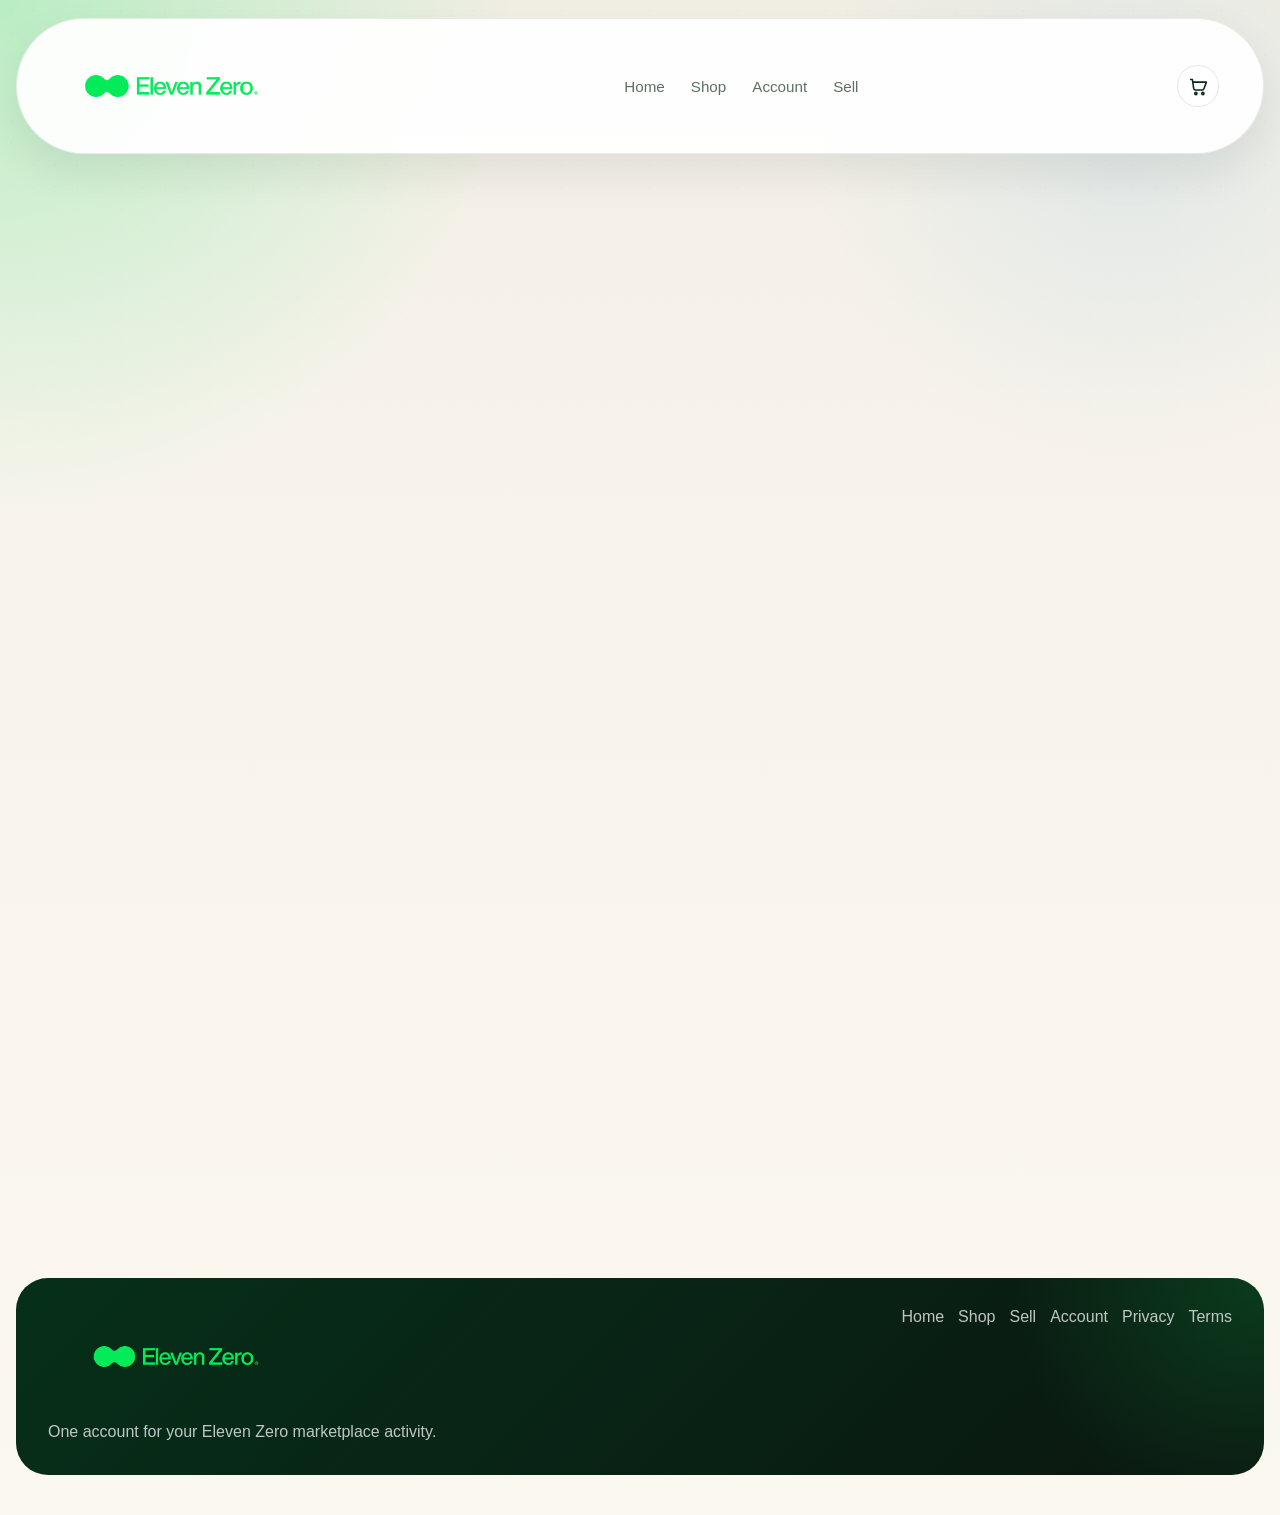
==== commit 419a23aa: "Harden public serving and health checks; simplify marketplace cart" ====
--- a/eleven-zero-pb-github-upload-20260630/account.html
+++ b/eleven-zero-pb-github-upload-20260630/account.html
@@ -3,12 +3,12 @@
   <head>
     <meta charset="UTF-8" />
     <meta name="viewport" content="width=device-width, initial-scale=1.0" />
-    <title>Eleven Zero PB Dashboard</title>
+    <title>Your account · Eleven Zero PB</title>
     <meta
       name="description"
       content="Manage your Eleven Zero PB listings, purchases, sales, payouts, and account settings."
     />
-    <link rel="stylesheet" href="./styles.css?v=20260820traininghub1" />
+    <link rel="stylesheet" href="./styles.css?v=20260917marketpolish1" />
     <link rel="stylesheet" href="./header-tweaks.css?v=20260722audit2" />
   </head>
   <body data-nav="account">
@@ -77,7 +77,7 @@
             </div>
 
             <div class="hero-actions" data-account-actions>
-              <a class="button button-primary" href="./shop.html">Browse paddles</a>
+              <a class="button button-primary" href="./shop.html">Shop paddles</a>
               <a class="button button-secondary" href="./sell.html">Sell a paddle</a>
               <a class="button button-secondary" href="#training-hub" data-paused-feature="trainers" hidden>Training Hub</a>
               <a class="button button-secondary" href="./trainers.html#join" data-paused-feature="trainers" hidden>Join as Trainer</a>
@@ -419,6 +419,22 @@
                 </div>
               </div>
 
+              <section class="admin-system-health" aria-labelledby="system-health-title" data-system-health>
+                <div class="admin-system-health-heading">
+                  <div>
+                    <h3 id="system-health-title">Website status</h3>
+                    <p data-system-health-summary aria-live="polite">Checking website status…</p>
+                  </div>
+                  <button type="button" class="button button-secondary" data-system-health-refresh>Refresh status</button>
+                </div>
+                <div class="admin-system-health-checks" data-system-health-checks></div>
+                <details class="admin-system-health-details">
+                  <summary>Connection and processing details</summary>
+                  <div data-system-health-details></div>
+                  <p>Connection settings do not confirm a completed payment or delivery. Refresh to check the latest status.</p>
+                </details>
+              </section>
+
               <div class="admin-commerce-grid">
                 <article class="dashboard-card admin-notifications-card" id="admin-activity">
                   <div class="admin-commerce-head">
@@ -541,16 +557,15 @@
             alt="Eleven Zero"
           />
           <p class="footer-copy">
-            Your Eleven Zero PB dashboard is the control center for the live
-            marketplace foundation.
+            Manage your listings, purchases, sales, and payouts in one place.
           </p>
         </div>
 
         <div class="footer-links">
-          <a href="./index.html">Marketplace</a>
+          <a href="./index.html">Home</a>
           <a href="./shop.html">Shop</a>
           <a href="./sell.html">Sell</a>
-          <a href="./auth.html">Sign in</a>
+          <a href="./account.html">Account</a>
           <a href="./privacy.html">Privacy</a>
           <a href="./terms.html">Terms</a>
         </div>
@@ -619,7 +634,7 @@
     </dialog>
 
     <script src="./app.js?v=20260916marketfocus1"></script>
-    <script src="./account.js?v=20260916launch1"></script>
+    <script src="./account.js?v=20260917health1"></script>
     <script src="./header-tweaks.js?v=20260916marketfocus1"></script>
   </body>
 </html>
--- a/eleven-zero-pb-github-upload-20260630/styles.css
+++ b/eleven-zero-pb-github-upload-20260630/styles.css
@@ -5549,7 +5549,36 @@
 
 .listing-simple-details .listing-detail-bullets {
   margin-top: 14px;
-  grid-template-columns: repeat(3, minmax(0, 1fr));
+  grid-template-columns: repeat(2, minmax(0, 1fr));
+}
+
+.listing-seller-note {
+  white-space: pre-line;
+  overflow-wrap: anywhere;
+}
+
+.listing-note-specs {
+  margin: 0;
+  font-size: 0.94rem;
+  line-height: 1.5;
+}
+
+.listing-note-specs > div {
+  display: grid;
+  grid-template-columns: minmax(0, 1fr) minmax(0, 1.25fr);
+  gap: 16px;
+  padding: 9px 0;
+  border-bottom: 1px solid rgba(3, 45, 23, 0.08);
+  overflow-wrap: anywhere;
+}
+
+.listing-note-specs dt {
+  color: rgba(18, 18, 18, 0.65);
+}
+
+.listing-note-specs dd {
+  margin: 0;
+  font-weight: 600;
 }
 
 .listing-review-panel h2,
@@ -6289,6 +6318,85 @@
   grid-template-columns: minmax(300px, 0.86fr) minmax(0, 1.5fr);
   gap: 20px;
   min-width: 0;
+}
+
+.admin-system-health {
+  margin: 18px 0;
+  padding: 20px;
+  border: 1px solid #d6e3ef;
+  border-radius: 20px;
+  background: #f5f9fd;
+  color: #173b60;
+}
+
+.admin-system-health-heading {
+  display: flex;
+  flex-wrap: wrap;
+  justify-content: space-between;
+  align-items: center;
+  gap: 14px;
+}
+
+.admin-system-health-heading h3 {
+  margin: 0;
+  font-family: var(--body);
+  font-size: 1.1rem;
+  text-transform: none;
+}
+
+.admin-system-health-heading p,
+.admin-system-health-details p {
+  margin: 7px 0 0;
+  font-size: 0.88rem;
+  line-height: 1.5;
+}
+
+.admin-system-health-checks {
+  display: grid;
+  grid-template-columns: repeat(auto-fit, minmax(min(200px, 100%), 1fr));
+  gap: 12px;
+  margin: 16px 0;
+}
+
+.admin-system-health-check {
+  display: grid;
+  gap: 5px;
+  padding: 13px 16px;
+  border-radius: 12px;
+  background: #fff;
+  font-size: 0.88rem;
+}
+
+.admin-system-health-check[data-tone="warning"] strong {
+  color: #8a4300;
+}
+
+.admin-system-health-details {
+  font-size: 0.88rem;
+}
+
+.admin-system-health-details summary {
+  padding: 5px 0;
+  cursor: pointer;
+  font-weight: 700;
+}
+
+.admin-system-health-details dl {
+  margin: 12px 0;
+}
+
+.admin-system-health-details dl > div {
+  display: flex;
+  flex-wrap: wrap;
+  justify-content: space-between;
+  gap: 4px 20px;
+  padding: 8px 0;
+  border-bottom: 1px solid #d6e3ef;
+}
+
+.admin-system-health-details dd {
+  margin: 0;
+  overflow-wrap: anywhere;
 }
 
 .admin-commerce-grid > *,
@@ -10486,8 +10594,8 @@
   display: flex;
   flex-direction: column;
   justify-content: center;
-  min-height: 620px;
-  padding: clamp(40px, 5.3vw, 70px);
+  min-height: 520px;
+  padding: clamp(30px, 4vw, 52px);
   overflow: hidden;
   background:
     radial-gradient(circle at 88% 10%, rgba(255, 255, 255, 0.5), transparent 25%),
@@ -10501,12 +10609,12 @@
 }
 
 .home-simple-page .home-simple-hero-copy h1 {
-  max-width: 7.5ch;
+  max-width: 11ch;
   margin: 0;
   font-family: var(--display);
-  font-size: clamp(4.6rem, 8.1vw, 8rem);
+  font-size: clamp(3.5rem, 6vw, 5.8rem);
   letter-spacing: -0.01em;
-  line-height: 0.84;
+  line-height: 0.95;
   text-transform: uppercase;
 }
 
@@ -10867,9 +10975,9 @@
   }
 
   .home-simple-page .home-simple-hero-copy h1 {
-    max-width: 8ch;
-    font-size: clamp(3.85rem, 18vw, 5.3rem);
-    line-height: 0.86;
+    max-width: 11ch;
+    font-size: clamp(3.2rem, 14vw, 4.3rem);
+    line-height: 0.96;
   }
 
   .home-simple-page .home-simple-lead {
@@ -14486,3 +14594,1026 @@
     grid-template-columns: 1fr;
   }
 }
+
+/* SELL PAGE — GUIDED LISTING FLOW */
+.sell-simple-page .seller-card-simple {
+  overflow: visible;
+}
+
+.sell-simple-page .seller-simple-heading {
+  border-radius: 32px 32px 0 0;
+}
+
+.sell-simple-page .seller-flow-steps {
+  display: grid;
+  grid-template-columns: repeat(4, minmax(0, 1fr));
+  gap: 0;
+  padding: 0 34px;
+  border-bottom: 1px solid rgba(3, 45, 23, 0.09);
+  background: #ffffff;
+}
+
+.sell-simple-page .seller-flow-steps a {
+  display: flex;
+  align-items: center;
+  gap: 9px;
+  min-height: 66px;
+  border-bottom: 3px solid transparent;
+  color: rgba(18, 18, 18, 0.55);
+  font-size: 0.78rem;
+  text-decoration: none;
+}
+
+.sell-simple-page .seller-flow-steps a:hover,
+.sell-simple-page .seller-flow-steps a:focus-visible {
+  border-bottom-color: var(--acid);
+  color: var(--ink);
+}
+
+.sell-simple-page .seller-flow-steps span,
+.sell-simple-page .seller-flow-number {
+  display: grid;
+  flex: 0 0 auto;
+  place-items: center;
+  width: 30px;
+  height: 30px;
+  border-radius: 50%;
+  background: #e5f9df;
+  color: var(--ink);
+  font-weight: 900;
+}
+
+.sell-simple-page .seller-flow-steps strong {
+  color: inherit;
+}
+
+.sell-simple-page .seller-preflight {
+  display: grid;
+  grid-template-columns: auto minmax(0, 1fr) auto;
+  align-items: center;
+  gap: 15px;
+  margin: 24px 34px 0;
+  padding: 16px 18px;
+  border: 1px solid rgba(3, 45, 23, 0.13);
+  border-radius: 18px;
+  background: #effbea;
+  color: var(--ink);
+}
+
+.sell-simple-page .seller-preflight[hidden] {
+  display: none;
+}
+
+.sell-simple-page .seller-preflight[data-state="payouts"],
+.sell-simple-page .seller-preflight[data-state="verification"] {
+  border-color: rgba(154, 119, 0, 0.24);
+  background: #fff8d6;
+}
+
+.sell-simple-page .seller-preflight-icon {
+  display: grid;
+  width: 42px;
+  height: 42px;
+  place-items: center;
+  border-radius: 50%;
+  background: var(--acid);
+  color: var(--ink);
+  font-size: 1.15rem;
+  font-weight: 900;
+}
+
+.sell-simple-page .seller-preflight[data-state="payouts"] .seller-preflight-icon,
+.sell-simple-page .seller-preflight[data-state="verification"] .seller-preflight-icon {
+  background: var(--sun);
+}
+
+.sell-simple-page .seller-preflight .eyebrow {
+  margin: 0 0 3px;
+  color: rgba(3, 45, 23, 0.56);
+  font-size: 0.64rem;
+}
+
+.sell-simple-page .seller-preflight strong {
+  display: block;
+  font-size: 0.98rem;
+}
+
+.sell-simple-page .seller-preflight p:not(.eyebrow) {
+  margin: 3px 0 0;
+  color: rgba(18, 18, 18, 0.62);
+  font-size: 0.8rem;
+  line-height: 1.45;
+}
+
+.sell-simple-page .seller-preflight .button {
+  min-height: 42px;
+  padding: 0 17px;
+  white-space: nowrap;
+}
+
+.sell-simple-page .seller-form-simple {
+  display: grid;
+  grid-template-columns: minmax(0, 1fr) minmax(300px, 356px);
+  align-items: start;
+  gap: 24px;
+  padding: 24px 34px 34px;
+  background: #f5f7f3;
+}
+
+.sell-simple-page .seller-flow-main {
+  display: grid;
+  gap: 18px;
+  min-width: 0;
+}
+
+.sell-simple-page .seller-flow-panel {
+  scroll-margin-top: 94px;
+  gap: 22px;
+  padding: 26px;
+  border: 1px solid rgba(3, 45, 23, 0.1);
+  border-radius: 22px;
+  background: #ffffff;
+  box-shadow: 0 12px 28px rgba(2, 30, 16, 0.045);
+}
+
+.sell-simple-page .seller-flow-main .seller-simple-panel + .seller-simple-panel {
+  border: 1px solid rgba(3, 45, 23, 0.1);
+}
+
+.sell-simple-page .seller-flow-panel-head {
+  display: flex;
+  align-items: flex-start;
+  gap: 13px;
+}
+
+.sell-simple-page .seller-flow-number {
+  width: 36px;
+  height: 36px;
+  margin-top: 1px;
+  background: var(--acid);
+}
+
+.sell-simple-page .seller-flow-panel-head .eyebrow {
+  margin: 0 0 4px;
+  color: rgba(3, 45, 23, 0.54);
+  font-size: 0.64rem;
+}
+
+.sell-simple-page .seller-flow-panel .seller-form-block-head h2 {
+  font-size: clamp(1.7rem, 3vw, 2.25rem);
+}
+
+.sell-simple-page .seller-price-field {
+  position: relative;
+  display: block;
+}
+
+.sell-simple-page .seller-price-field > span {
+  position: absolute;
+  z-index: 1;
+  top: 50%;
+  left: 14px;
+  color: rgba(3, 45, 23, 0.52);
+  font-size: 0.92rem;
+  font-weight: 900;
+  transform: translateY(-50%);
+}
+
+.sell-simple-page .seller-price-field input {
+  width: 100%;
+  padding-left: 29px;
+}
+
+.sell-simple-page .seller-form [aria-invalid="true"] {
+  border-color: #b63c17;
+  background: #fff7f3;
+  box-shadow: 0 0 0 3px rgba(182, 60, 23, 0.1);
+}
+
+.sell-simple-page .seller-photo-preview:empty {
+  display: none;
+}
+
+.sell-simple-page .seller-photo-empty-slot {
+  min-height: 118px;
+}
+
+.sell-simple-page .seller-photo-remove {
+  top: 8px;
+  right: 8px;
+  width: 44px;
+  height: 44px;
+}
+
+.sell-simple-page .seller-photo-badge {
+  top: 10px;
+  left: 10px;
+  min-height: 28px;
+  padding: 0 10px;
+  font-size: 0.62rem;
+}
+
+.sell-simple-page .seller-photo-cover {
+  min-height: 42px;
+}
+
+.sell-simple-page .seller-managed-shipping {
+  gap: 16px;
+  padding: 20px;
+  border-radius: 18px;
+  background: #f7f9f5;
+}
+
+.sell-simple-page .seller-shipping-compact-grid {
+  grid-template-columns: minmax(0, 1fr) minmax(160px, 0.55fr);
+}
+
+.sell-simple-page .seller-managed-shipping-note {
+  margin: 0;
+}
+
+.sell-simple-page .seller-shipping-compact-grid label small {
+  text-transform: none;
+  letter-spacing: 0;
+  font-weight: 500;
+  line-height: 1.4;
+}
+
+.sell-simple-page .seller-flow-sidebar {
+  position: sticky;
+  top: 88px;
+  display: grid;
+  gap: 14px;
+  scroll-margin-top: 94px;
+}
+
+.sell-simple-page .seller-flow-summary {
+  display: grid;
+  gap: 10px;
+  padding: 18px;
+  border-radius: 22px;
+  background: var(--ink);
+  color: #ffffff;
+  box-shadow: 0 18px 36px rgba(2, 30, 16, 0.12);
+}
+
+.sell-simple-page .seller-flow-summary .eyebrow {
+  margin: 0;
+  color: rgba(255, 255, 255, 0.58);
+  font-size: 0.64rem;
+}
+
+.sell-simple-page .seller-flow-summary h2 {
+  margin: 0;
+  color: #ffffff;
+  font-family: var(--display);
+  font-size: 1.72rem;
+  line-height: 0.98;
+  text-transform: uppercase;
+}
+
+.sell-simple-page .seller-flow-summary .seller-launch-pill {
+  min-height: 29px;
+  color: #dfffd1;
+  font-size: 0.65rem;
+}
+
+.sell-simple-page .seller-flow-summary .seller-launch-copy {
+  color: rgba(255, 255, 255, 0.7);
+  font-size: 0.82rem;
+}
+
+.sell-simple-page .seller-flow-summary .seller-launch-grid {
+  grid-template-columns: 1fr;
+  gap: 5px;
+}
+
+.sell-simple-page .seller-flow-summary .seller-launch-item {
+  position: relative;
+  display: grid;
+  grid-template-columns: minmax(0, 1fr) auto;
+  align-items: center;
+  gap: 8px;
+  min-height: 40px;
+  padding: 7px 9px 7px 36px;
+  border-radius: 13px;
+}
+
+.sell-simple-page .seller-flow-summary .seller-launch-item::before {
+  position: absolute;
+  top: 10px;
+  left: 10px;
+  display: grid;
+  place-items: center;
+  width: 18px;
+  height: 18px;
+  border-radius: 50%;
+  content: "";
+  background: rgba(255, 255, 255, 0.14);
+  color: var(--ink);
+  font-size: 0.7rem;
+  font-weight: 900;
+}
+
+.sell-simple-page .seller-flow-summary .seller-launch-item.is-ready::before {
+  content: "✓";
+  background: var(--acid);
+}
+
+.sell-simple-page .seller-flow-summary .seller-launch-item strong {
+  font-size: 0.78rem;
+}
+
+.sell-simple-page .seller-flow-summary .seller-launch-item span {
+  margin-top: 0;
+  font-size: 0.65rem;
+  line-height: 1.25;
+  text-align: right;
+}
+
+.sell-simple-page .seller-flow-summary .seller-launch-item.is-ready span {
+  color: #c9ffb7;
+  font-weight: 800;
+}
+
+.sell-simple-page .seller-flow-sidebar .seller-payout-gate {
+  grid-template-columns: auto minmax(0, 1fr);
+  gap: 11px;
+  padding: 15px;
+  border-radius: 18px;
+}
+
+.sell-simple-page .seller-flow-sidebar .seller-payout-gate .button {
+  grid-column: 1 / -1;
+  width: 100%;
+  min-height: 43px;
+}
+
+.sell-simple-page .seller-flow-sidebar .seller-payout-gate p {
+  font-size: 0.76rem;
+  line-height: 1.4;
+}
+
+.sell-simple-page .seller-flow-sidebar .seller-submit-strip {
+  display: grid;
+  grid-template-columns: 1fr;
+  gap: 11px;
+  margin: 0;
+  padding: 17px;
+  border: 1px solid rgba(3, 45, 23, 0.1);
+  border-radius: 18px;
+  background: #ffffff;
+}
+
+.sell-simple-page .seller-review-note {
+  margin: 0;
+  color: var(--ink);
+  font-size: 0.76rem;
+  font-weight: 850;
+  line-height: 1.4;
+}
+
+.sell-simple-page .seller-flow-sidebar .seller-submit-meta {
+  order: 1;
+  display: grid;
+  gap: 6px;
+}
+
+.sell-simple-page .seller-flow-sidebar .seller-photo-attestation {
+  order: 2;
+  padding: 11px;
+  border-radius: 12px;
+  font-size: 0.74rem;
+}
+
+.sell-simple-page .seller-flow-sidebar .seller-submit-button {
+  order: 3;
+  width: 100%;
+}
+
+.sell-simple-page .seller-flow-sidebar .seller-status {
+  font-size: 0.78rem;
+  line-height: 1.4;
+}
+
+.sell-simple-page .seller-flow-sidebar .seller-draft-status-inline {
+  font-size: 0.69rem;
+  line-height: 1.35;
+}
+
+.sell-simple-page .seller-flow-sidebar .seller-draft-clear {
+  justify-self: start;
+  min-height: 32px;
+  padding: 0;
+  border: 0;
+  border-radius: 0;
+  background: transparent;
+  color: rgba(3, 45, 23, 0.7);
+  font-size: 0.7rem;
+  font-weight: 800;
+  text-decoration: underline;
+  text-underline-offset: 3px;
+  cursor: pointer;
+}
+
+.sell-simple-page .seller-flow-sidebar .seller-draft-clear:disabled {
+  opacity: 0.42;
+  cursor: default;
+}
+
+.sell-simple-page .seller-fee-summary {
+  margin: 0;
+  padding: 11px 12px;
+  border-radius: 12px;
+  background: #f7f9f5;
+  color: rgba(18, 18, 18, 0.66);
+  font-size: 0.72rem;
+  line-height: 1.45;
+}
+
+@media (max-width: 960px) {
+  .sell-simple-page .seller-form-simple {
+    grid-template-columns: 1fr;
+  }
+
+  .sell-simple-page .seller-flow-sidebar {
+    position: static;
+    grid-template-columns: repeat(2, minmax(0, 1fr));
+  }
+
+  .sell-simple-page .seller-flow-summary,
+  .sell-simple-page .seller-flow-sidebar .seller-payout-gate {
+    grid-column: 1 / -1;
+  }
+}
+
+@media (max-width: 700px) {
+  .sell-simple-page .seller-simple-heading {
+    gap: 12px;
+    padding: 20px 20px 18px;
+  }
+
+  .sell-simple-page .seller-simple-heading {
+    border-radius: 24px 24px 0 0;
+  }
+
+  .sell-simple-page .seller-simple-heading h1 {
+    font-size: clamp(2.65rem, 14vw, 3.75rem);
+  }
+
+  .sell-simple-page .seller-simple-heading > div > p:last-child {
+    font-size: 0.83rem;
+    line-height: 1.45;
+  }
+
+  .sell-simple-page .seller-simple-heading .seller-review-badge {
+    min-height: 42px;
+    padding: 9px 12px;
+  }
+
+  .sell-simple-page .seller-flow-steps {
+    padding: 0 16px;
+  }
+
+  .sell-simple-page .seller-flow-steps a {
+    justify-content: center;
+    gap: 6px;
+    min-height: 58px;
+    font-size: 0.68rem;
+  }
+
+  .sell-simple-page .seller-flow-steps span {
+    width: 25px;
+    height: 25px;
+    font-size: 0.7rem;
+  }
+
+  .sell-simple-page .seller-preflight {
+    grid-template-columns: auto minmax(0, 1fr);
+    gap: 10px;
+    margin: 12px 18px 0;
+    padding: 12px;
+  }
+
+  .sell-simple-page .seller-preflight-icon {
+    width: 36px;
+    height: 36px;
+  }
+
+  .sell-simple-page .seller-preflight p:not(.eyebrow) {
+    font-size: 0.74rem;
+  }
+
+  .sell-simple-page .seller-preflight .button {
+    grid-column: 1 / -1;
+    width: 100%;
+  }
+
+  .sell-simple-page .seller-form-simple {
+    gap: 18px;
+    padding: 18px;
+  }
+
+  .sell-simple-page .seller-flow-panel {
+    gap: 18px;
+    padding: 20px;
+    border-radius: 19px;
+  }
+
+  .sell-simple-page .seller-flow-sidebar {
+    grid-template-columns: 1fr;
+  }
+
+  .sell-simple-page .seller-flow-sidebar > * {
+    grid-column: 1;
+  }
+
+  .sell-simple-page .seller-flow-sidebar .seller-submit-strip {
+    order: 1;
+  }
+
+  .sell-simple-page .seller-flow-summary {
+    order: 2;
+  }
+
+  .sell-simple-page .seller-flow-summary .seller-launch-copy {
+    display: none;
+  }
+
+  .sell-simple-page .seller-flow-summary .seller-launch-grid {
+    grid-template-columns: repeat(2, minmax(0, 1fr));
+  }
+
+  .sell-simple-page .seller-flow-summary .seller-launch-item {
+    grid-template-columns: 1fr;
+    align-content: center;
+    gap: 2px;
+    min-height: 48px;
+    padding: 7px 8px 7px 34px;
+  }
+
+  .sell-simple-page .seller-flow-summary .seller-launch-item span {
+    overflow: hidden;
+    max-width: 100%;
+    text-align: left;
+    text-overflow: ellipsis;
+    white-space: nowrap;
+  }
+}
+
+@media (max-width: 620px) {
+  .sell-simple-page .seller-simple-panel .seller-basics-grid,
+  .sell-simple-page .seller-shipping-compact-grid {
+    grid-template-columns: 1fr;
+  }
+
+  .sell-simple-page .seller-flow-steps a {
+    flex-direction: column;
+    gap: 3px;
+    min-height: 62px;
+    padding: 7px 1px 5px;
+    line-height: 1;
+  }
+
+  .sell-simple-page .seller-flow-steps strong {
+    display: block;
+    max-width: 100%;
+    font-size: 0.58rem;
+    overflow: hidden;
+    text-overflow: ellipsis;
+    white-space: nowrap;
+  }
+
+  .sell-simple-page .seller-flow-panel-head {
+    gap: 10px;
+  }
+
+  .sell-simple-page .seller-flow-number {
+    width: 32px;
+    height: 32px;
+  }
+
+  .sell-simple-page .seller-file-dropzone {
+    min-height: 94px;
+  }
+
+  .sell-simple-page .seller-photo-preview {
+    grid-template-columns: repeat(2, minmax(0, 1fr));
+  }
+}
+
+@media (min-width: 961px) and (max-height: 900px) {
+  .sell-simple-page .seller-flow-sidebar {
+    position: static;
+  }
+}
+
+@media (min-width: 961px) {
+  .sell-simple-page .seller-flow-panel,
+  .sell-simple-page .seller-flow-sidebar {
+    scroll-margin-top: 174px;
+  }
+}
+
+/* SELL PAGE — CLEANER TRANSACTION FLOW */
+.sell-simple-page .seller-simple-section {
+  width: min(100%, 1080px);
+  margin: 24px auto 56px;
+}
+
+.sell-simple-page .seller-card-simple {
+  border-radius: 28px;
+  box-shadow: 0 18px 44px rgba(2, 30, 16, 0.065);
+}
+
+.sell-simple-page .seller-simple-heading {
+  align-items: center;
+  gap: 16px;
+  padding: 24px 30px 22px;
+  border-radius: 28px 28px 0 0;
+  background:
+    radial-gradient(circle at 96% 0%, rgba(8, 233, 90, 0.17), transparent 35%),
+    linear-gradient(135deg, #f1fbea, #ffffff 76%);
+}
+
+.sell-simple-page .seller-simple-heading h1 {
+  font-size: clamp(2.8rem, 5vw, 4.5rem);
+  line-height: 0.9;
+}
+
+.sell-simple-page .seller-simple-heading p {
+  max-width: 44rem;
+  margin-top: 8px;
+  color: rgba(18, 18, 18, 0.64);
+  font-size: 0.92rem;
+  line-height: 1.45;
+}
+
+.sell-simple-page .seller-preflight {
+  gap: 11px;
+  margin: 14px 28px 0;
+  padding: 10px 12px;
+  border-radius: 14px;
+}
+
+.sell-simple-page .seller-preflight-icon {
+  width: 34px;
+  height: 34px;
+  font-size: 0.9rem;
+}
+
+.sell-simple-page .seller-preflight strong {
+  font-size: 0.88rem;
+}
+
+.sell-simple-page .seller-preflight .button {
+  min-height: 38px;
+  padding: 0 14px;
+  font-size: 0.76rem;
+}
+
+.sell-simple-page .seller-form-simple {
+  grid-template-columns: minmax(0, 1fr) minmax(280px, 320px);
+  gap: 18px;
+  padding: 18px 28px 28px;
+  background: #f7f8f5;
+}
+
+.sell-simple-page .seller-flow-main {
+  gap: 14px;
+}
+
+.sell-simple-page .seller-flow-panel {
+  gap: 16px;
+  padding: 22px;
+  border-radius: 18px;
+  box-shadow: none;
+}
+
+.sell-simple-page .seller-flow-panel-head {
+  align-items: center;
+  gap: 10px;
+}
+
+.sell-simple-page .seller-flow-number {
+  width: 30px;
+  height: 30px;
+  margin: 0;
+  font-size: 0.78rem;
+}
+
+.sell-simple-page .seller-flow-panel .seller-form-block-head h2 {
+  font-size: clamp(1.45rem, 2.4vw, 1.8rem);
+  line-height: 1;
+}
+
+.sell-simple-page .seller-flow-panel .seller-form-help {
+  margin-top: 3px;
+  font-size: 0.78rem;
+}
+
+.sell-simple-page .seller-basics-grid,
+.sell-simple-page .seller-shipping-compact-grid {
+  gap: 12px;
+}
+
+.sell-simple-page .seller-catalog-help {
+  margin-top: -5px;
+  font-size: 0.7rem;
+}
+
+.sell-simple-page .seller-photo-upload {
+  gap: 8px;
+  padding: 0;
+  border: 0;
+  background: transparent;
+}
+
+.sell-simple-page .seller-file-dropzone {
+  min-height: 104px;
+  border-radius: 15px;
+}
+
+.sell-simple-page .seller-photo-toolbar {
+  min-height: 22px;
+}
+
+.sell-simple-page .seller-managed-shipping {
+  gap: 12px;
+  padding: 0;
+  background: transparent;
+}
+
+.sell-simple-page .seller-shipping-note {
+  margin: 0;
+  padding: 10px 12px;
+  border-radius: 12px;
+  background: #effbea;
+  color: rgba(3, 45, 23, 0.76);
+  font-size: 0.72rem;
+  font-weight: 750;
+  line-height: 1.4;
+}
+
+.sell-simple-page .seller-flow-sidebar {
+  position: sticky;
+  top: 88px;
+  display: grid;
+  gap: 0;
+  overflow: hidden;
+  border: 1px solid rgba(3, 45, 23, 0.1);
+  border-radius: 18px;
+  background: #ffffff;
+  box-shadow: 0 14px 32px rgba(2, 30, 16, 0.07);
+}
+
+.sell-simple-page .seller-flow-summary {
+  gap: 9px;
+  padding: 16px;
+  border-radius: 0;
+  background: #effbea;
+  color: var(--ink);
+  box-shadow: none;
+}
+
+.sell-simple-page .seller-flow-summary .eyebrow {
+  color: rgba(3, 45, 23, 0.58);
+}
+
+.sell-simple-page .seller-flow-summary h2 {
+  color: var(--ink);
+  font-size: 1.62rem;
+}
+
+.sell-simple-page .seller-flow-summary .seller-launch-pill {
+  min-height: 27px;
+  background: var(--ink);
+  color: #dfffd1;
+}
+
+.sell-simple-page .seller-flow-summary .seller-launch-copy {
+  color: rgba(3, 45, 23, 0.64);
+  font-size: 0.74rem;
+}
+
+.sell-simple-page .seller-flow-summary .seller-launch-grid {
+  gap: 5px;
+}
+
+.sell-simple-page .seller-flow-summary .seller-launch-item {
+  grid-template-columns: 1fr;
+  gap: 2px;
+  min-height: 44px;
+  padding: 7px 8px 7px 35px;
+  border: 1px solid rgba(3, 45, 23, 0.08);
+  background: rgba(255, 255, 255, 0.76);
+}
+
+.sell-simple-page .seller-flow-summary .seller-launch-item::before {
+  top: 12px;
+  background: rgba(3, 45, 23, 0.12);
+}
+
+.sell-simple-page .seller-flow-summary .seller-launch-item strong {
+  color: var(--ink);
+}
+
+.sell-simple-page .seller-flow-summary .seller-launch-item span {
+  overflow: hidden;
+  color: rgba(3, 45, 23, 0.62);
+  text-align: left;
+  text-overflow: ellipsis;
+  white-space: nowrap;
+}
+
+.sell-simple-page .seller-all-ready {
+  display: flex;
+  align-items: center;
+  gap: 9px;
+  min-height: 44px;
+  padding: 8px 10px;
+  border-radius: 12px;
+  background: #ffffff;
+  color: var(--ink);
+  font-size: 0.72rem;
+}
+
+.sell-simple-page .seller-all-ready span {
+  display: grid;
+  flex: 0 0 auto;
+  place-items: center;
+  width: 22px;
+  height: 22px;
+  border-radius: 50%;
+  background: var(--acid);
+  font-weight: 900;
+}
+
+.sell-simple-page .seller-flow-sidebar .seller-submit-strip {
+  gap: 9px;
+  padding: 15px 16px 16px;
+  border: 0;
+  border-top: 1px solid rgba(3, 45, 23, 0.08);
+  border-radius: 0;
+}
+
+.sell-simple-page .seller-fee-summary {
+  padding: 9px 10px;
+  font-size: 0.7rem;
+}
+
+.sell-simple-page .seller-flow-sidebar .seller-photo-attestation {
+  min-height: 42px;
+  padding: 9px;
+}
+
+.sell-simple-page .seller-flow-sidebar .seller-submit-button {
+  min-height: 46px;
+}
+
+.sell-simple-page .seller-flow-sidebar .seller-submit-meta {
+  grid-template-columns: minmax(0, 1fr) auto;
+  align-items: center;
+  gap: 4px 10px;
+}
+
+.sell-simple-page .seller-flow-sidebar .seller-status {
+  grid-column: 1 / -1;
+}
+
+.sell-simple-page .seller-flow-sidebar .seller-draft-status-inline {
+  min-width: 0;
+}
+
+.sell-simple-page .seller-flow-sidebar .seller-draft-clear {
+  justify-self: end;
+  white-space: nowrap;
+}
+
+@media (min-width: 961px) and (max-height: 900px) {
+  .sell-simple-page .seller-flow-sidebar {
+    position: sticky;
+  }
+}
+
+@media (max-width: 960px) {
+  .sell-simple-page .seller-form-simple {
+    grid-template-columns: 1fr;
+  }
+
+  .sell-simple-page .seller-flow-sidebar {
+    position: static;
+    grid-template-columns: 1fr;
+  }
+
+  .sell-simple-page .seller-flow-summary,
+  .sell-simple-page .seller-flow-sidebar .seller-submit-strip {
+    grid-column: 1;
+  }
+}
+
+@media (max-width: 700px) {
+  .sell-simple-page .seller-simple-section {
+    margin: 14px auto 40px;
+  }
+
+  .sell-simple-page .seller-card-simple {
+    border-radius: 22px;
+  }
+
+  .sell-simple-page .seller-simple-heading {
+    padding: 18px 20px 17px;
+    border-radius: 22px 22px 0 0;
+  }
+
+  .sell-simple-page .seller-simple-heading h1 {
+    font-size: clamp(2.55rem, 12vw, 3.25rem);
+  }
+
+  .sell-simple-page .seller-simple-heading p {
+    margin-top: 7px;
+    font-size: 0.79rem;
+  }
+
+  .sell-simple-page .seller-preflight {
+    grid-template-columns: auto minmax(0, 1fr) auto;
+    margin: 10px 14px 0;
+    padding: 9px 10px;
+  }
+
+  .sell-simple-page .seller-preflight .button {
+    grid-column: auto;
+    width: auto;
+  }
+
+  .sell-simple-page .seller-form-simple {
+    gap: 14px;
+    padding: 14px;
+  }
+
+  .sell-simple-page .seller-flow-panel {
+    gap: 14px;
+    padding: 16px;
+    border-radius: 16px;
+  }
+
+  .sell-simple-page .seller-flow-panel .seller-form-block-head h2 {
+    font-size: 1.38rem;
+  }
+
+  .sell-simple-page .seller-flow-summary {
+    order: 1;
+  }
+
+  .sell-simple-page .seller-flow-sidebar .seller-submit-strip {
+    order: 2;
+  }
+
+  .sell-simple-page .seller-flow-summary .seller-launch-copy {
+    display: block;
+  }
+
+  .sell-simple-page .seller-flow-summary .seller-launch-grid {
+    grid-template-columns: 1fr;
+  }
+}
+
+@media (max-width: 620px) {
+  .sell-simple-page .seller-simple-panel .seller-basics-grid {
+    grid-template-columns: repeat(2, minmax(0, 1fr));
+  }
+
+  .sell-simple-page .seller-simple-panel .seller-mobile-wide,
+  .sell-simple-page .seller-simple-panel .seller-price-row,
+  .sell-simple-page .seller-simple-panel .seller-field-wide {
+    grid-column: 1 / -1;
+  }
+
+  .sell-simple-page .seller-shipping-compact-grid {
+    grid-template-columns: repeat(2, minmax(0, 1fr));
+  }
+
+  .sell-simple-page .seller-shipping-compact-grid .seller-field-wide {
+    grid-column: 1 / -1;
+  }
+
+  .sell-simple-page .seller-file-dropzone {
+    min-height: 88px;
+  }
+}
+
+@media (max-width: 420px) {
+  .sell-simple-page .seller-preflight {
+    gap: 8px;
+  }
+
+  .sell-simple-page .seller-preflight-icon {
+    width: 30px;
+    height: 30px;
+  }
+
+  .sell-simple-page .seller-preflight strong,
+  .sell-simple-page .seller-preflight .button {
+    font-size: 0.7rem;
+  }
+}
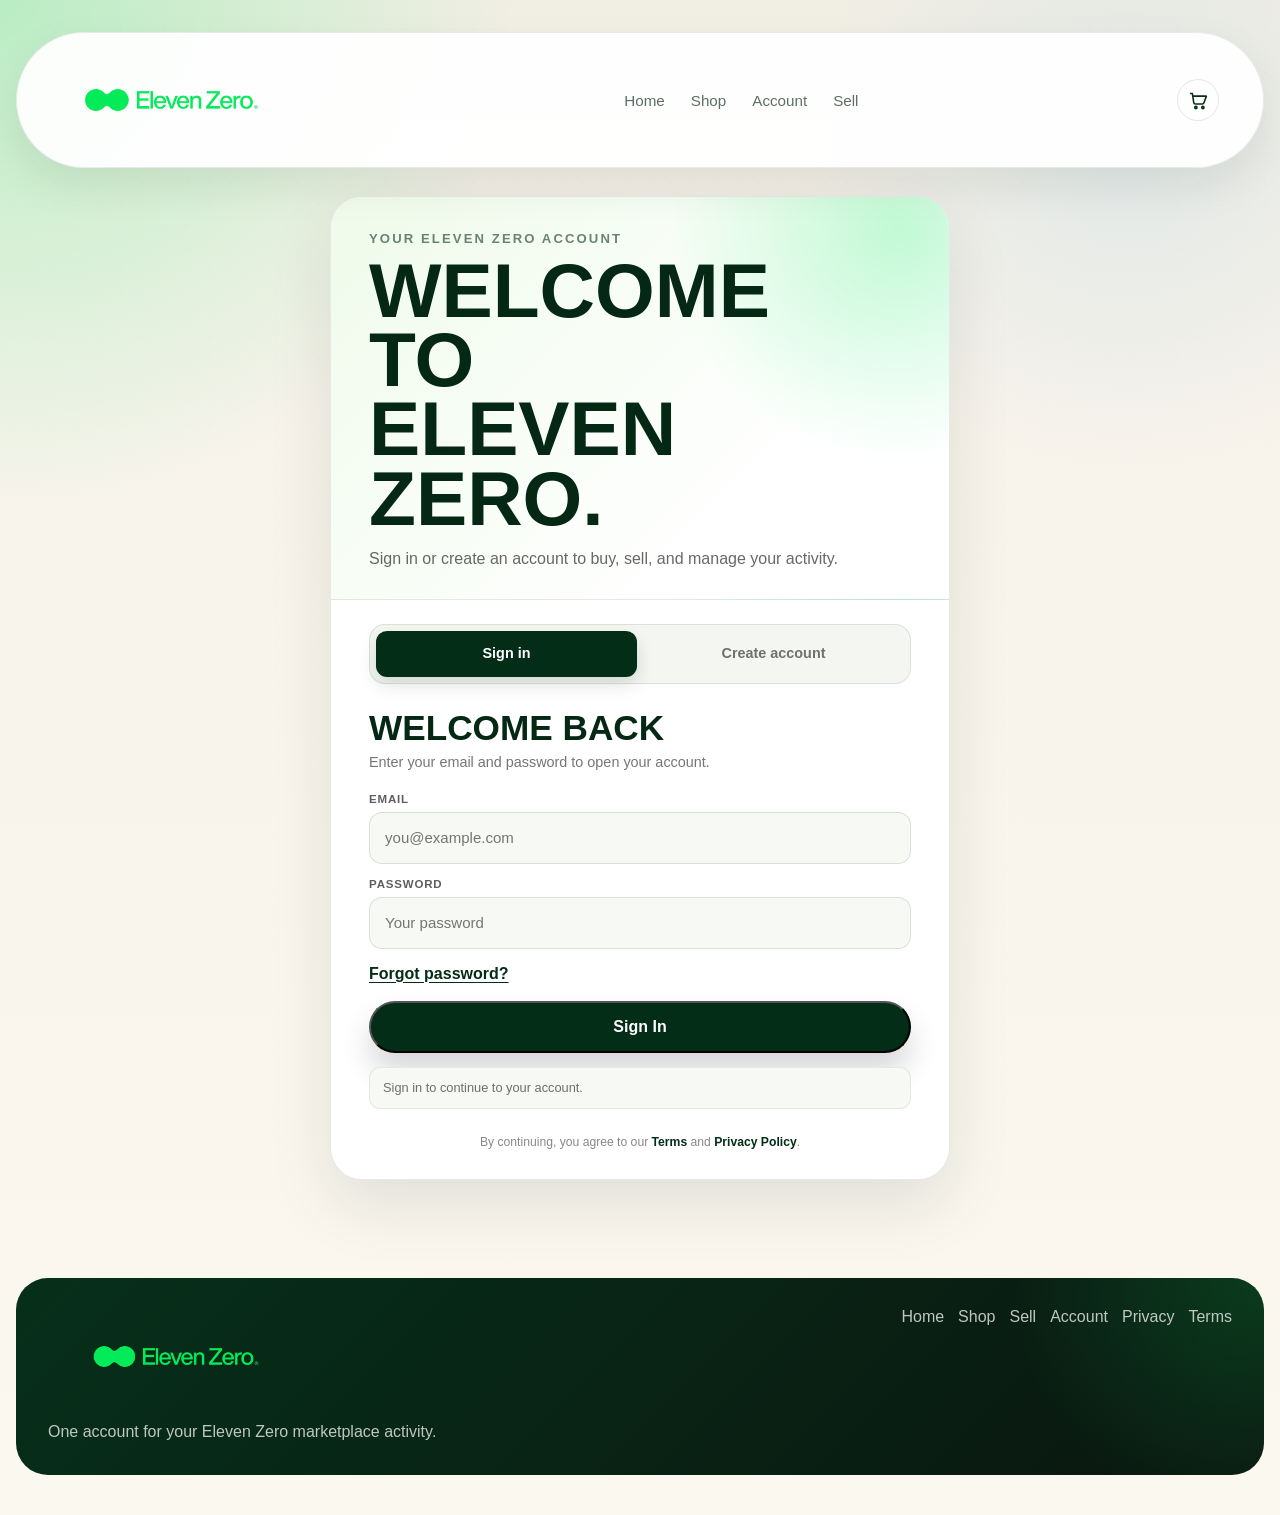
==== commit 139cec8b: "Remove public admin sign-in guidance and center sell shipping copy" ====
--- a/eleven-zero-pb-github-upload-20260630/account.html
+++ b/eleven-zero-pb-github-upload-20260630/account.html
@@ -72,7 +72,7 @@
               <span class="admin-mode-icon" aria-hidden="true">EZ</span>
               <div>
                 <strong>Account Manager</strong>
-                <span>11zeropb@gmail.com</span>
+                <span></span>
               </div>
             </div>
 
@@ -378,21 +378,6 @@
               </div>
             </article>
 
-            <article class="dashboard-card dashboard-card-wide owner-help-card" data-customer-account-section>
-              <div class="dashboard-card-head">
-                <div>
-                  <p class="eyebrow">Moderator access</p>
-                  <h3>Owner tools live inside this dashboard</h3>
-                </div>
-
-                <span class="dashboard-pill">Support email</span>
-              </div>
-
-              <p class="dashboard-copy" data-owner-help-copy>
-                If you sign in with <strong data-support-email>11zeropb@gmail.com</strong>, this dashboard unlocks the live moderator panel for listings, orders, and customer accounts.
-              </p>
-            </article>
-
             <div class="seller-status dashboard-status" aria-live="polite" data-account-status data-customer-account-section>
               Sign in to load your dashboard.
             </div>
@@ -634,7 +619,7 @@
     </dialog>
 
     <script src="./app.js?v=20260916marketfocus1"></script>
-    <script src="./account.js?v=20260917health1"></script>
+    <script src="./account.js?v=20260917accountcopy1"></script>
     <script src="./header-tweaks.js?v=20260916marketfocus1"></script>
   </body>
 </html>
--- a/eleven-zero-pb-github-upload-20260630/styles.css
+++ b/eleven-zero-pb-github-upload-20260630/styles.css
@@ -15344,6 +15344,23 @@
   background: transparent;
 }
 
+.sell-simple-page #paddle-shipping .seller-flow-panel-head {
+  display: grid;
+  grid-template-columns: 30px minmax(0, 1fr) 30px;
+}
+
+.sell-simple-page #paddle-shipping .seller-form-block-head {
+  text-align: center;
+}
+
+.sell-simple-page #paddle-shipping .seller-shipping-compact-grid > label:not(.seller-field-wide) {
+  grid-template-rows: 32px auto;
+}
+
+.sell-simple-page #paddle-shipping .seller-optional-label {
+  color: #526056;
+}
+
 .sell-simple-page .seller-shipping-note {
   margin: 0;
   padding: 10px 12px;
@@ -15353,6 +15370,7 @@
   font-size: 0.72rem;
   font-weight: 750;
   line-height: 1.4;
+  text-align: center;
 }
 
 .sell-simple-page .seller-flow-sidebar {
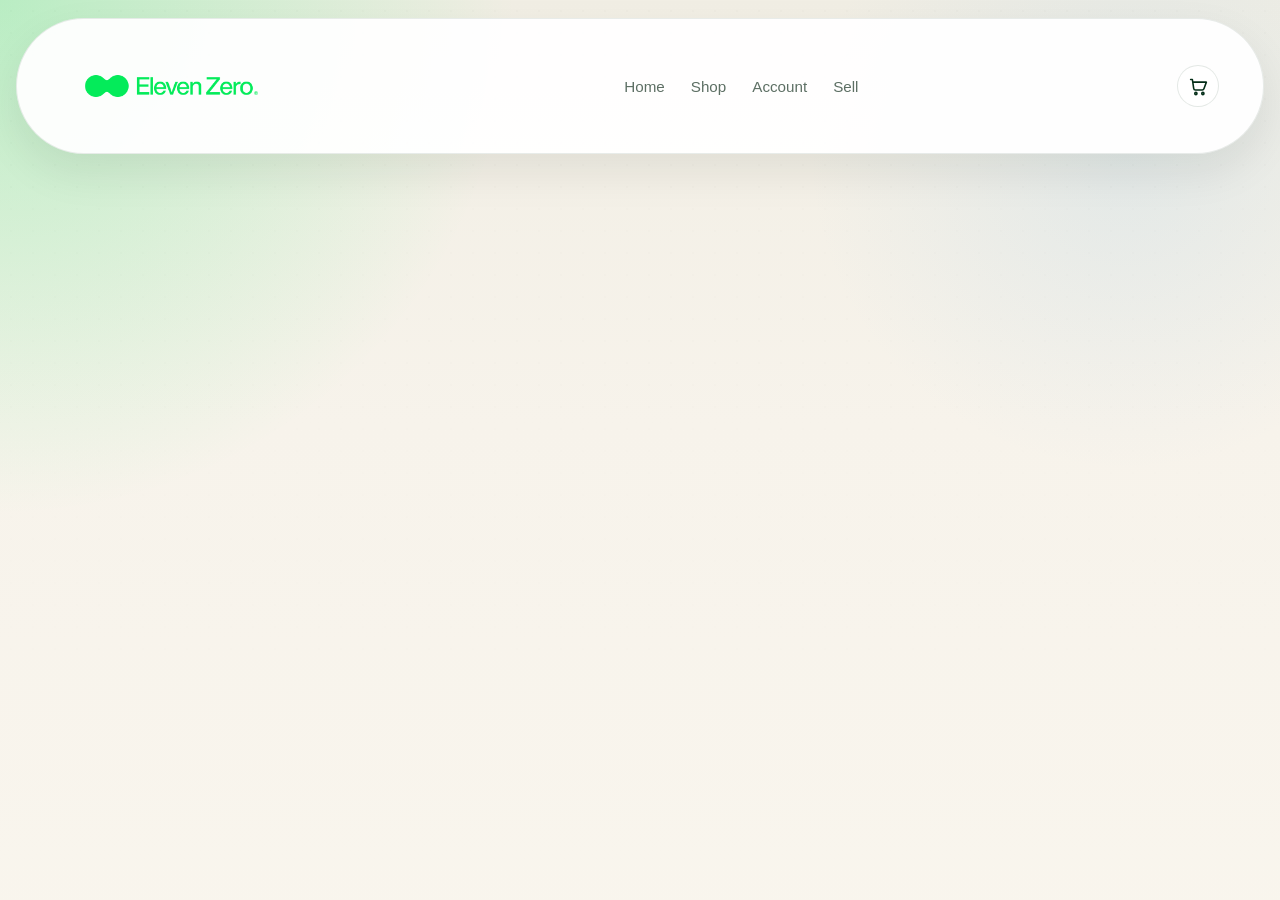
==== commit 1e5f6d49: "Add a visible account logout button for desktop and mobile" ====
--- a/eleven-zero-pb-github-upload-20260630/account.html
+++ b/eleven-zero-pb-github-upload-20260630/account.html
@@ -8,7 +8,7 @@
       name="description"
       content="Manage your Eleven Zero PB listings, purchases, sales, payouts, and account settings."
     />
-    <link rel="stylesheet" href="./styles.css?v=20260917marketpolish1" />
+    <link rel="stylesheet" href="./styles.css?v=20260918accountlogout1" />
     <link rel="stylesheet" href="./header-tweaks.css?v=20260722audit2" />
   </head>
   <body data-nav="account">
@@ -61,11 +61,17 @@
                 <strong data-account-profile-name>Your profile</strong>
                 <span data-account-email></span>
               </div>
-              <button class="account-settings-button" type="button" data-profile-settings-open>
-                <span aria-hidden="true">⚙</span>
-                Settings
-              </button>
-            </div>
+              <div class="account-profile-controls">
+                <button class="account-settings-button" type="button" data-profile-settings-open>
+                  <span aria-hidden="true">⚙</span>
+                  Settings
+                </button>
+                <button class="account-settings-button account-logout-button" type="button" data-account-logout hidden>
+                  Log out
+                </button>
+              </div>
+            </div>
+            <p class="account-logout-status" data-account-logout-status role="alert" hidden></p>
             <div class="profile-review-banner" data-profile-review-banner hidden></div>
 
             <div class="admin-mode-banner is-hidden" data-admin-mode-banner>
@@ -619,7 +625,7 @@
     </dialog>
 
     <script src="./app.js?v=20260916marketfocus1"></script>
-    <script src="./account.js?v=20260917accountcopy1"></script>
+    <script src="./account.js?v=20260918accountlogout1"></script>
     <script src="./header-tweaks.js?v=20260916marketfocus1"></script>
   </body>
 </html>
--- a/eleven-zero-pb-github-upload-20260630/styles.css
+++ b/eleven-zero-pb-github-upload-20260630/styles.css
@@ -11710,6 +11710,39 @@
   background: rgba(8, 233, 90, 0.1);
 }
 
+.account-profile-controls {
+  display: flex;
+  flex-wrap: wrap;
+  gap: 8px;
+}
+
+.account-profile-controls .account-settings-button {
+  min-height: 44px;
+  white-space: nowrap;
+}
+
+.account-profile-controls .account-settings-button:focus-visible {
+  outline: 2px solid currentColor;
+  outline-offset: 3px;
+}
+
+.account-logout-button:disabled {
+  opacity: 0.65;
+  cursor: wait;
+}
+
+.account-logout-status {
+  width: min(100%, 590px);
+  margin: 10px 0 0;
+  padding: 12px 15px;
+  border: 1px solid #e5bea6;
+  border-radius: 12px;
+  background: #fff2e9;
+  color: #812e14;
+  font-size: 0.88rem;
+  line-height: 1.5;
+}
+
 .account-admin-mode .account-profile-card {
   border-color: rgba(255, 255, 255, 0.2);
   background: rgba(255, 255, 255, 0.1);
@@ -11938,6 +11971,17 @@
   .account-settings-button {
     grid-column: 1 / -1;
     width: 100%;
+  }
+
+  .account-profile-controls {
+    grid-column: 1 / -1;
+    display: grid;
+    grid-template-columns: repeat(2, minmax(0, 1fr));
+  }
+
+  .account-profile-controls .account-settings-button {
+    grid-column: auto;
+    padding-inline: 10px;
   }
 
   .profile-settings-dialog {
@@ -15353,12 +15397,36 @@
   text-align: center;
 }
 
-.sell-simple-page #paddle-shipping .seller-shipping-compact-grid > label:not(.seller-field-wide) {
-  grid-template-rows: 32px auto;
-}
-
-.sell-simple-page #paddle-shipping .seller-optional-label {
+.sell-simple-page #paddle-shipping .seller-shipping-field {
+  display: grid;
+  align-content: start;
+  min-width: 0;
+  gap: 7px;
+}
+
+.sell-simple-page #paddle-shipping .seller-shipping-field > label {
+  display: block;
+  margin: 0;
+  color: var(--forest);
+  font-family: var(--body);
+  font-size: 0.78rem;
+  font-weight: 700;
+  line-height: 1.4;
+  letter-spacing: 0;
+  text-align: center;
+  text-transform: none;
+}
+
+.sell-simple-page #paddle-shipping .seller-shipping-field > small {
+  margin: 0;
   color: #526056;
+  font-family: var(--body);
+  font-size: 0.7rem;
+  font-weight: 400;
+  line-height: 1.4;
+  letter-spacing: 0;
+  text-align: center;
+  text-transform: none;
 }
 
 .sell-simple-page .seller-shipping-note {
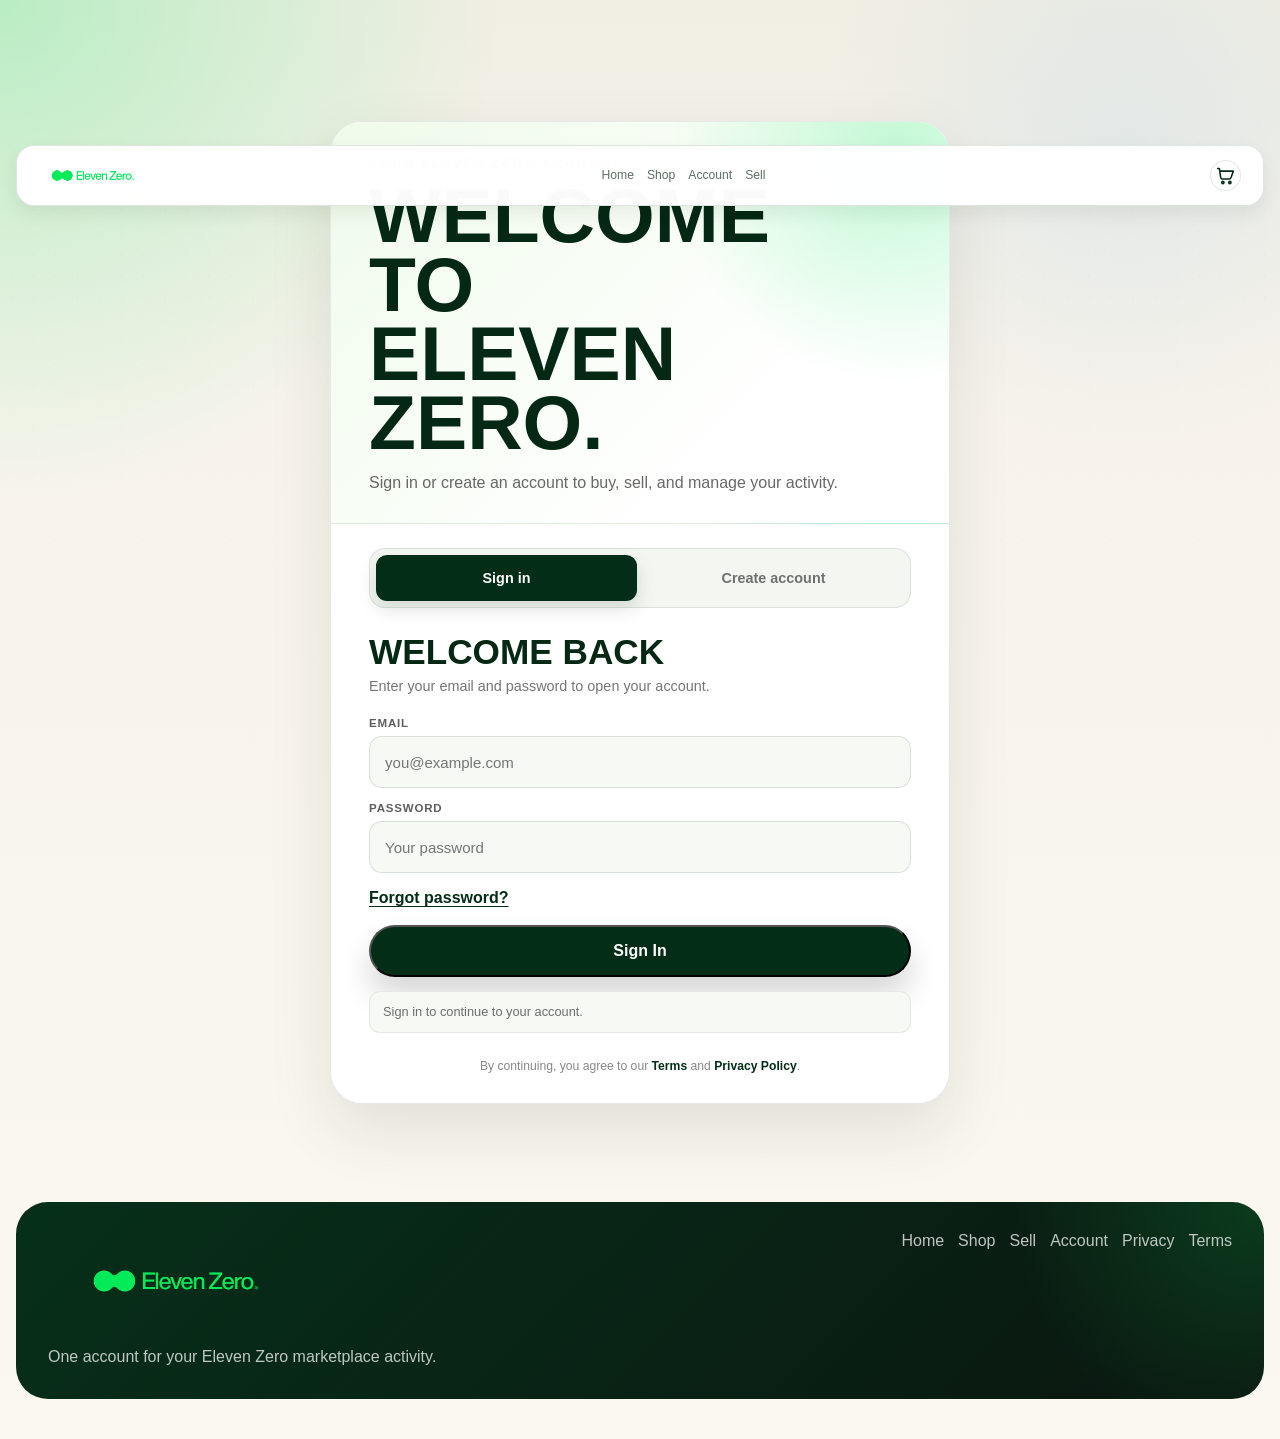
==== commit 9791ce0e: "Fix marketplace privacy, checkout recovery, fulfillment races and status clarity" ====
--- a/eleven-zero-pb-github-upload-20260630/account.html
+++ b/eleven-zero-pb-github-upload-20260630/account.html
@@ -8,7 +8,7 @@
       name="description"
       content="Manage your Eleven Zero PB listings, purchases, sales, payouts, and account settings."
     />
-    <link rel="stylesheet" href="./styles.css?v=20260918accountlogout1" />
+    <link rel="stylesheet" href="./styles.css?v=20260918flowfix1" />
     <link rel="stylesheet" href="./header-tweaks.css?v=20260722audit2" />
   </head>
   <body data-nav="account">
@@ -361,7 +361,7 @@
                   <h3>Stripe seller onboarding and payout readiness</h3>
                 </div>
 
-                <span class="dashboard-pill" data-seller-pill>Not started</span>
+                <span class="dashboard-pill" data-seller-pill>Loading status</span>
               </div>
 
               <p class="dashboard-copy" data-seller-summary>
@@ -380,7 +380,7 @@
               </div>
 
               <div class="seller-status dashboard-status" aria-live="polite" data-seller-connect-status>
-                Seller payouts are not connected yet.
+                Loading your seller payout status…
               </div>
             </article>
 
@@ -624,8 +624,8 @@
       </form>
     </dialog>
 
-    <script src="./app.js?v=20260916marketfocus1"></script>
-    <script src="./account.js?v=20260918accountlogout1"></script>
+    <script src="./app.js?v=20260918flowfix1"></script>
+    <script src="./account.js?v=20260918flowstatus1"></script>
     <script src="./header-tweaks.js?v=20260916marketfocus1"></script>
   </body>
 </html>
--- a/eleven-zero-pb-github-upload-20260630/styles.css
+++ b/eleven-zero-pb-github-upload-20260630/styles.css
@@ -6082,6 +6082,19 @@
   color: rgba(18, 18, 18, 0.76);
 }
 
+/* Dashboard notices sit on light cards, not the dark seller form. */
+.dashboard-status.is-success {
+  color: #075b2d;
+}
+
+.dashboard-status.is-warning {
+  color: #695300;
+}
+
+.dashboard-status.is-error {
+  color: #8b2915;
+}
+
 .dashboard-card-wide {
   margin-top: 20px;
 }
